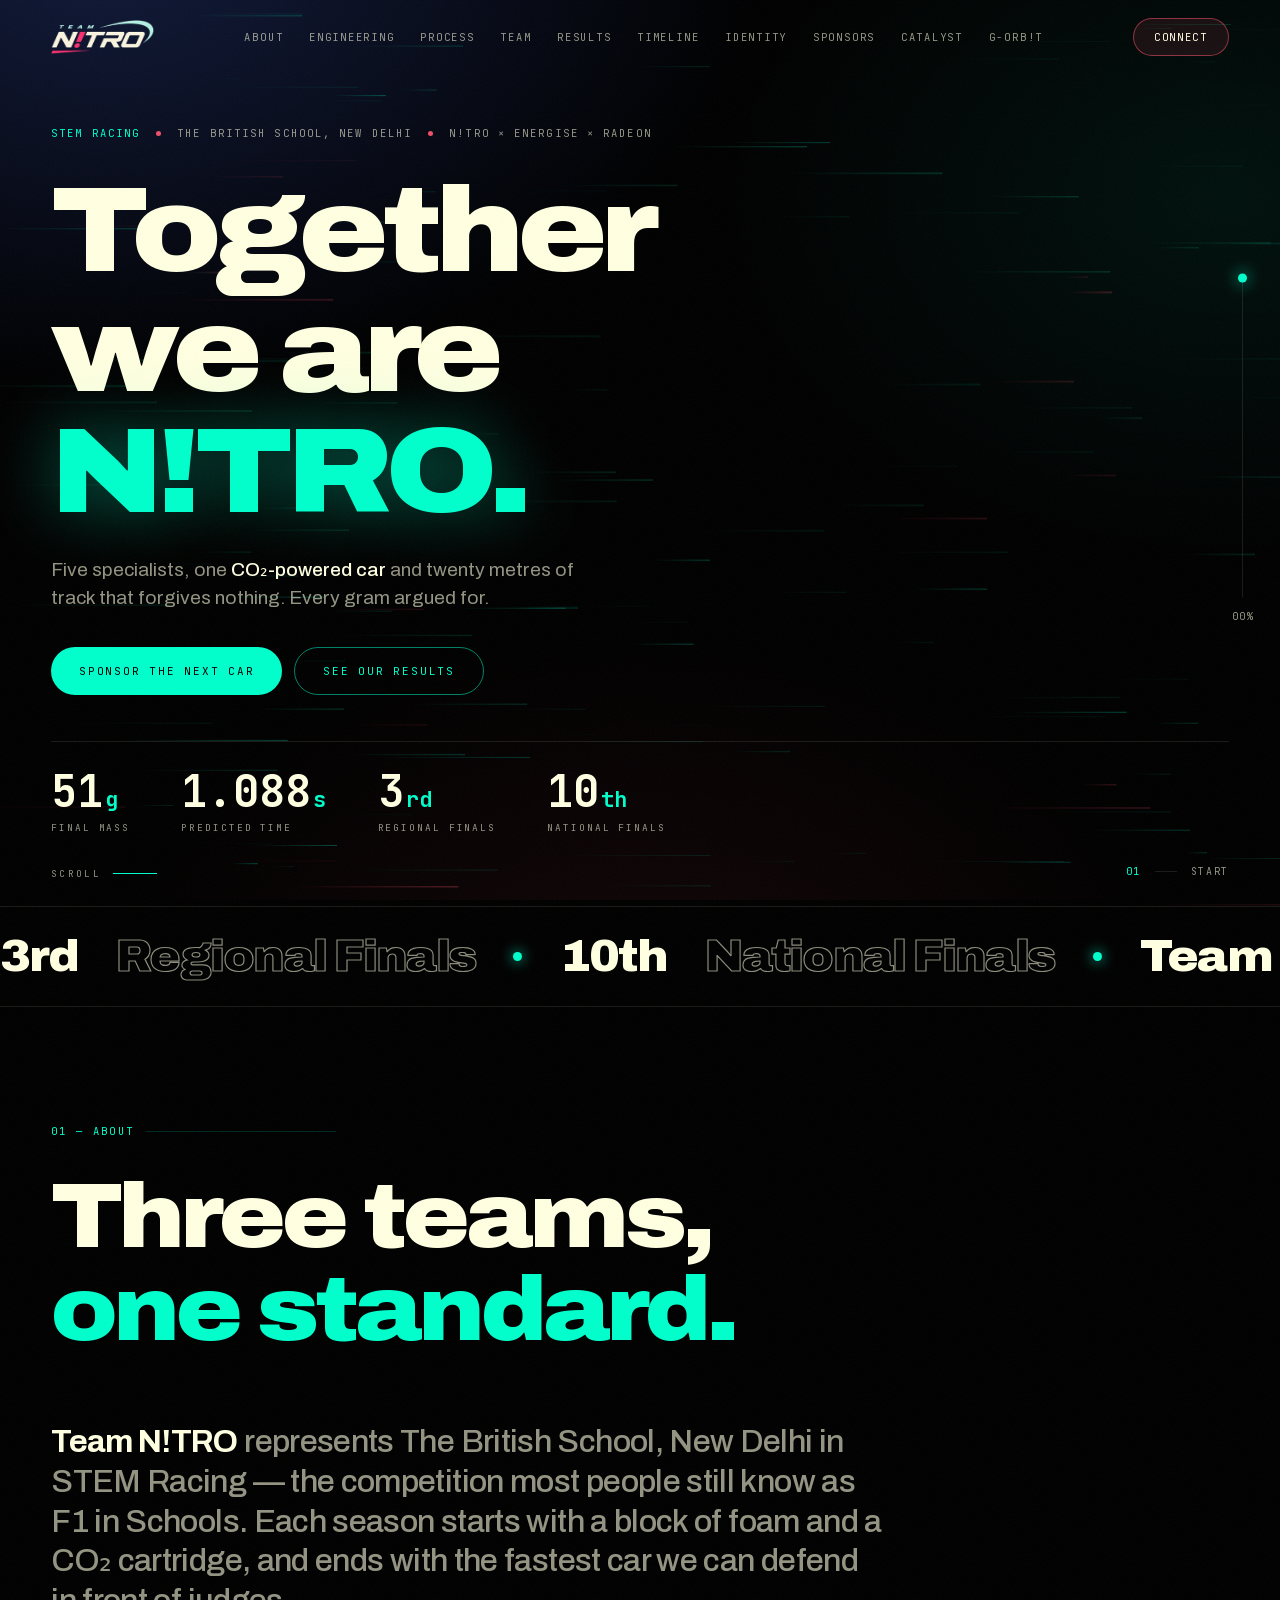
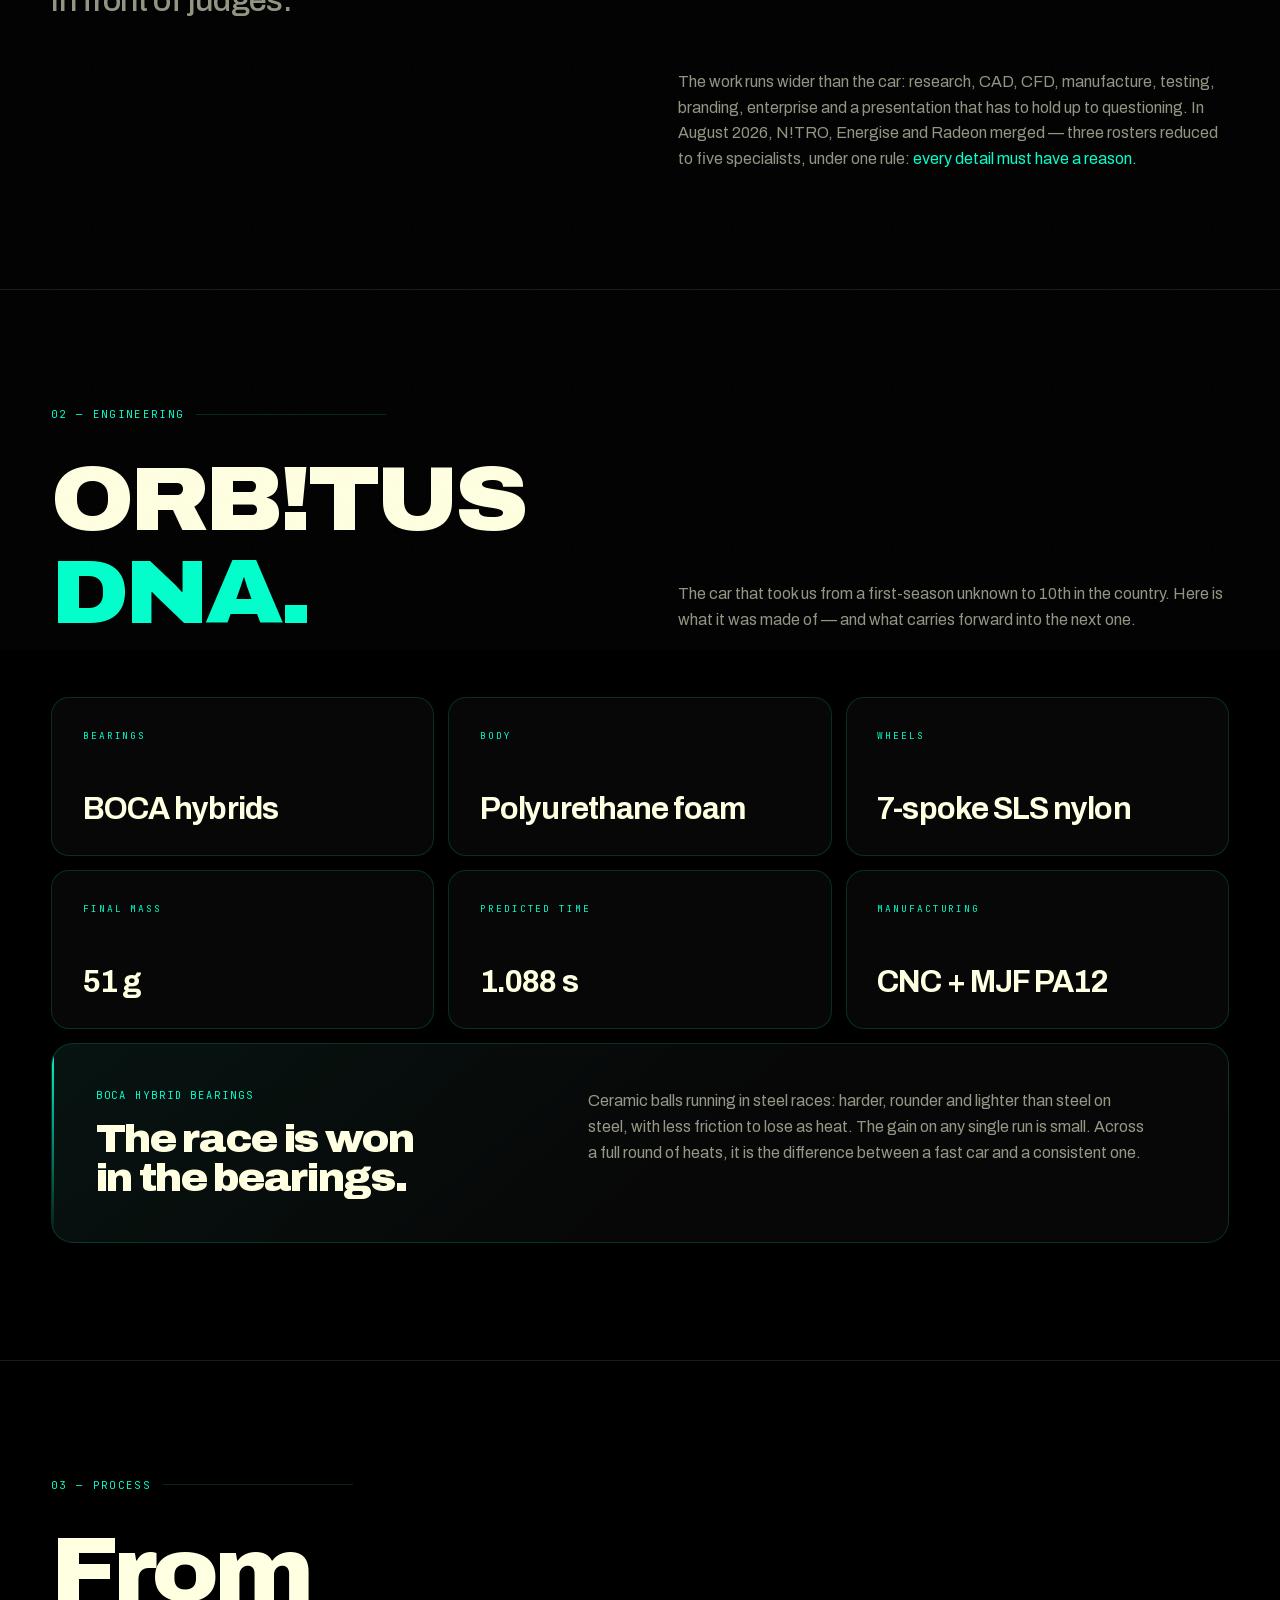
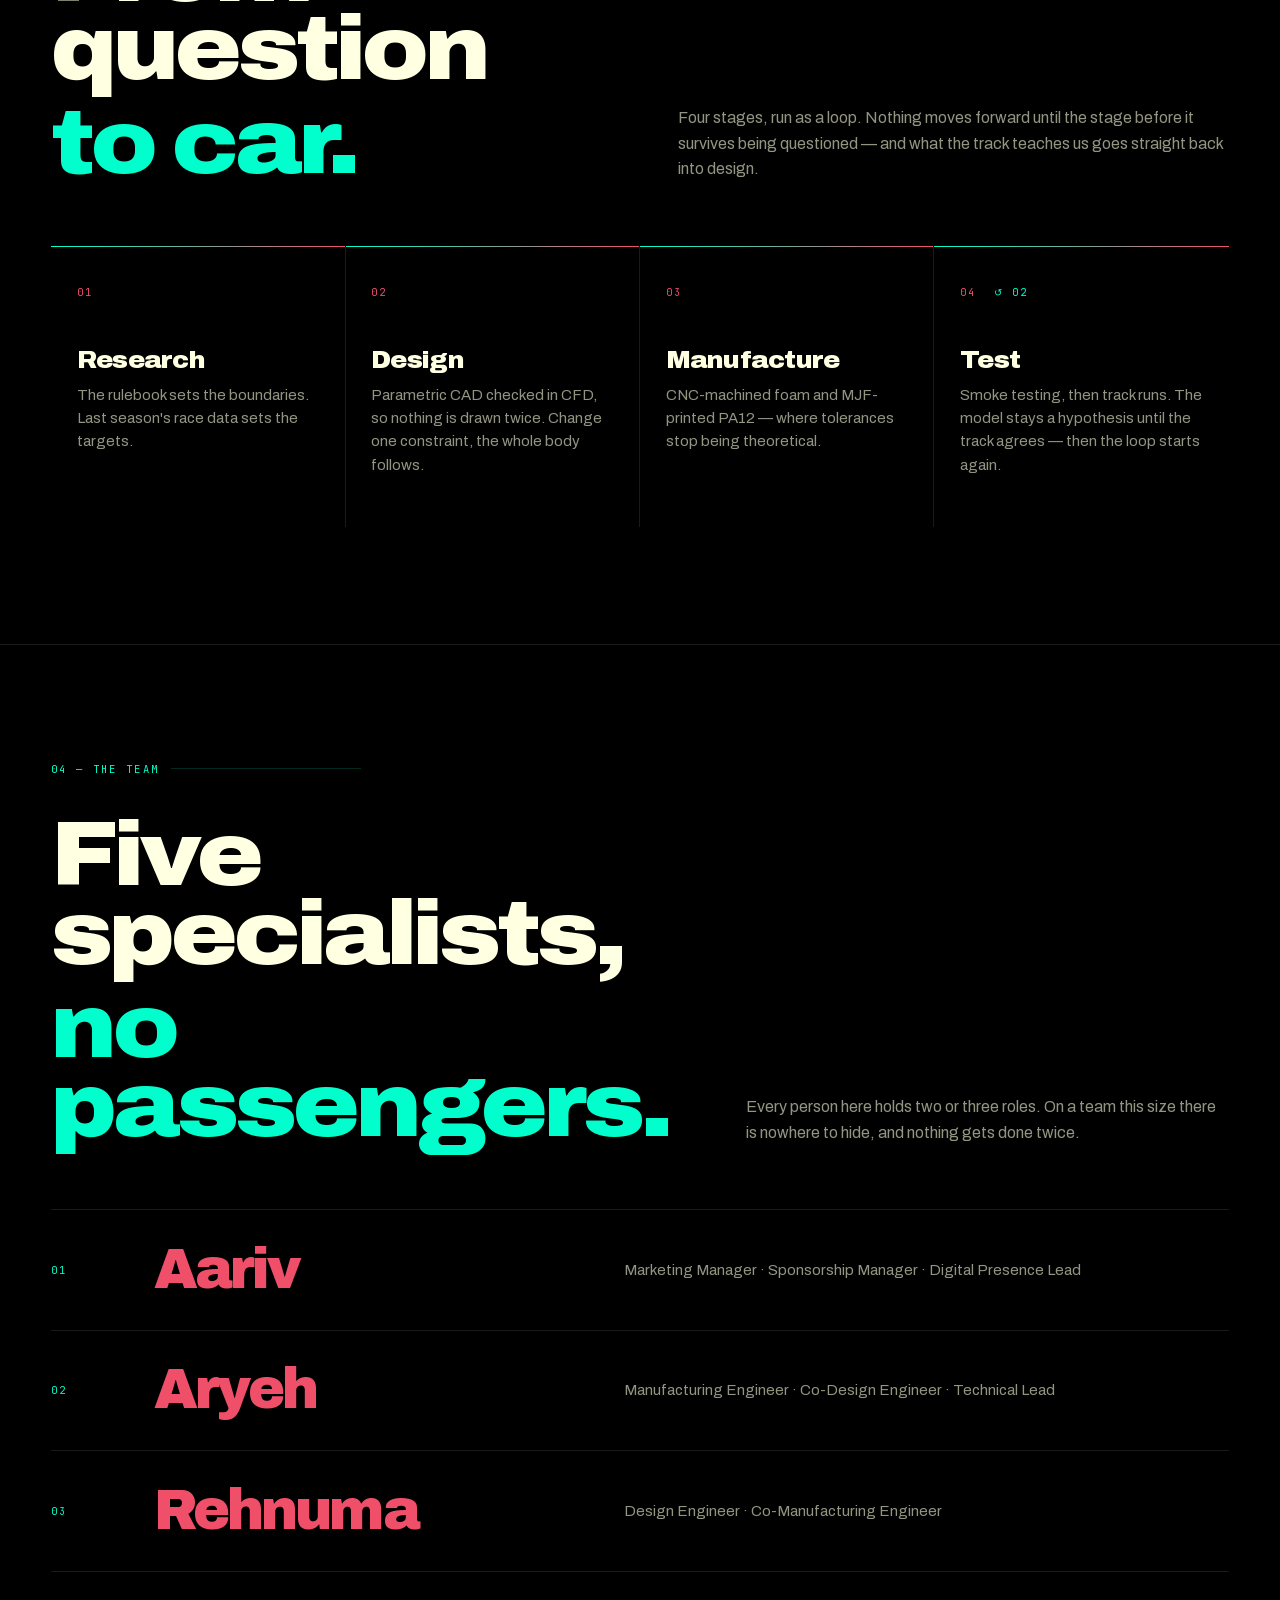
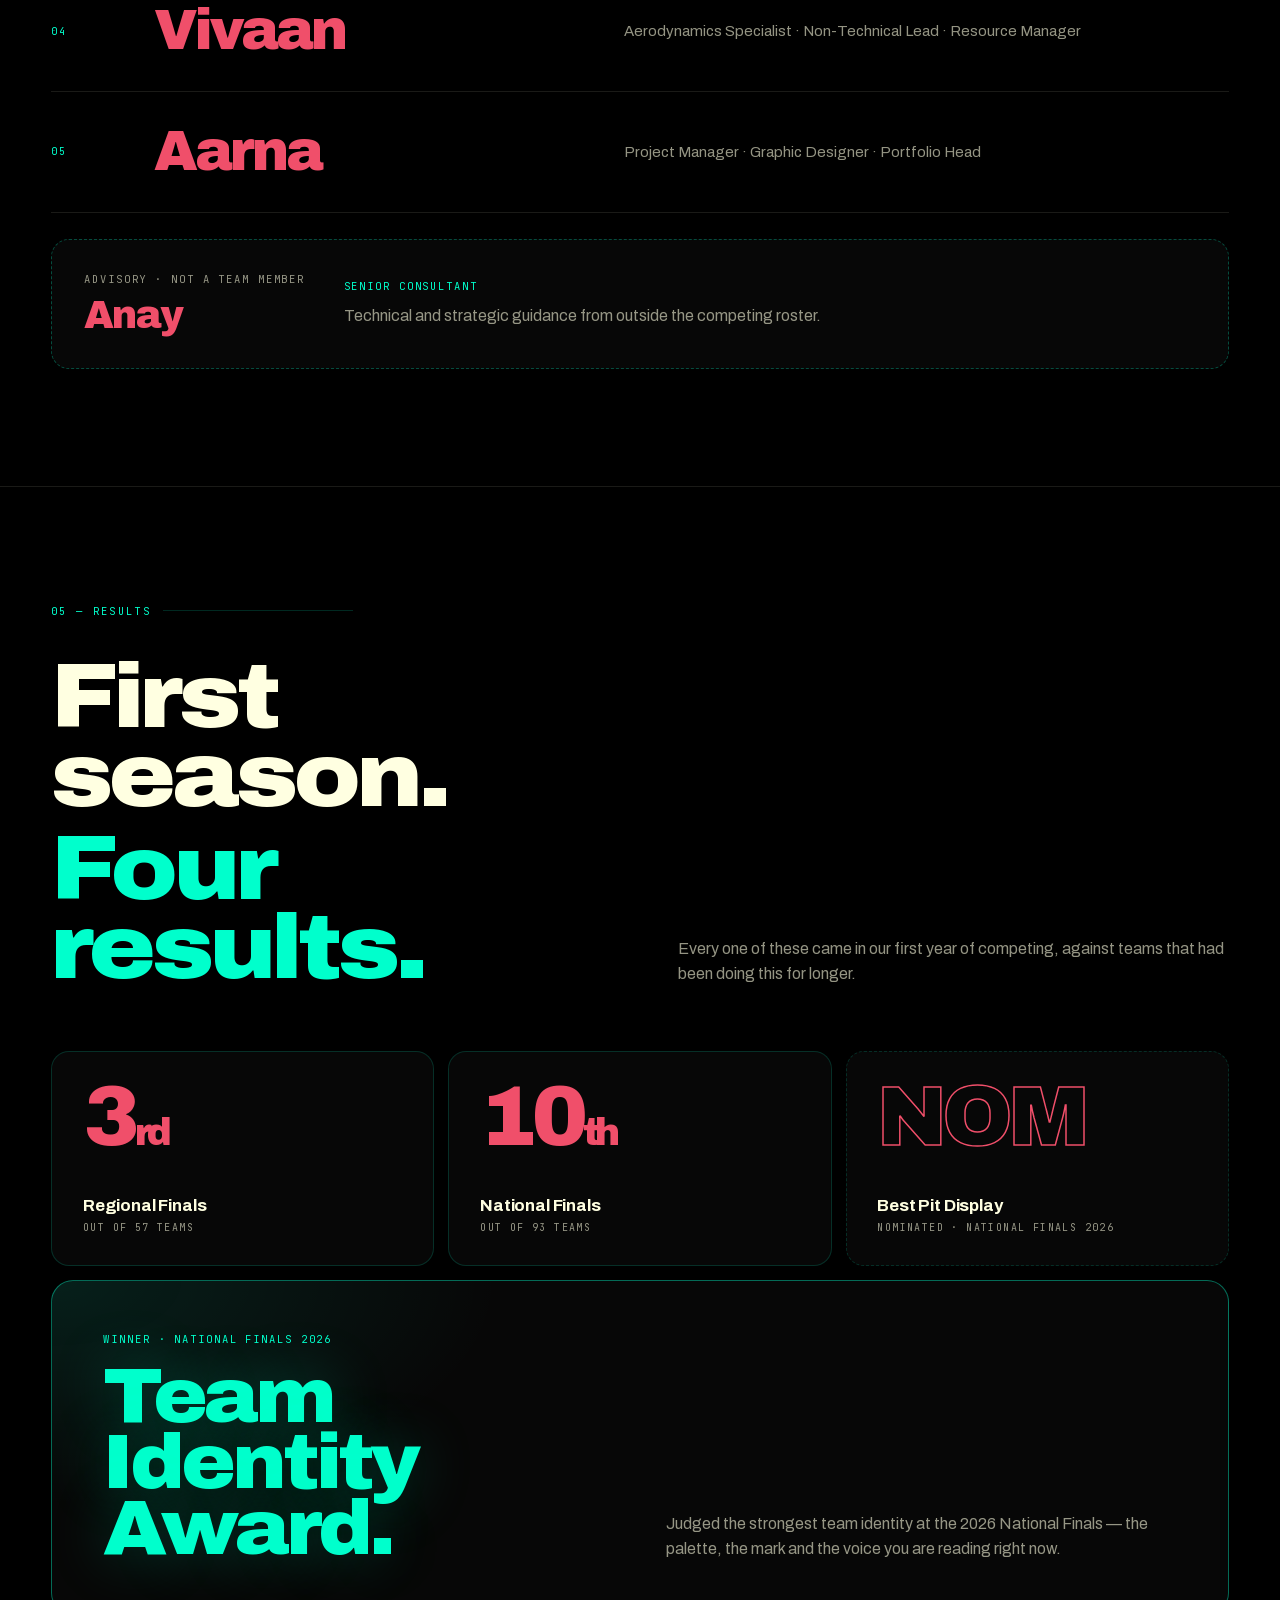
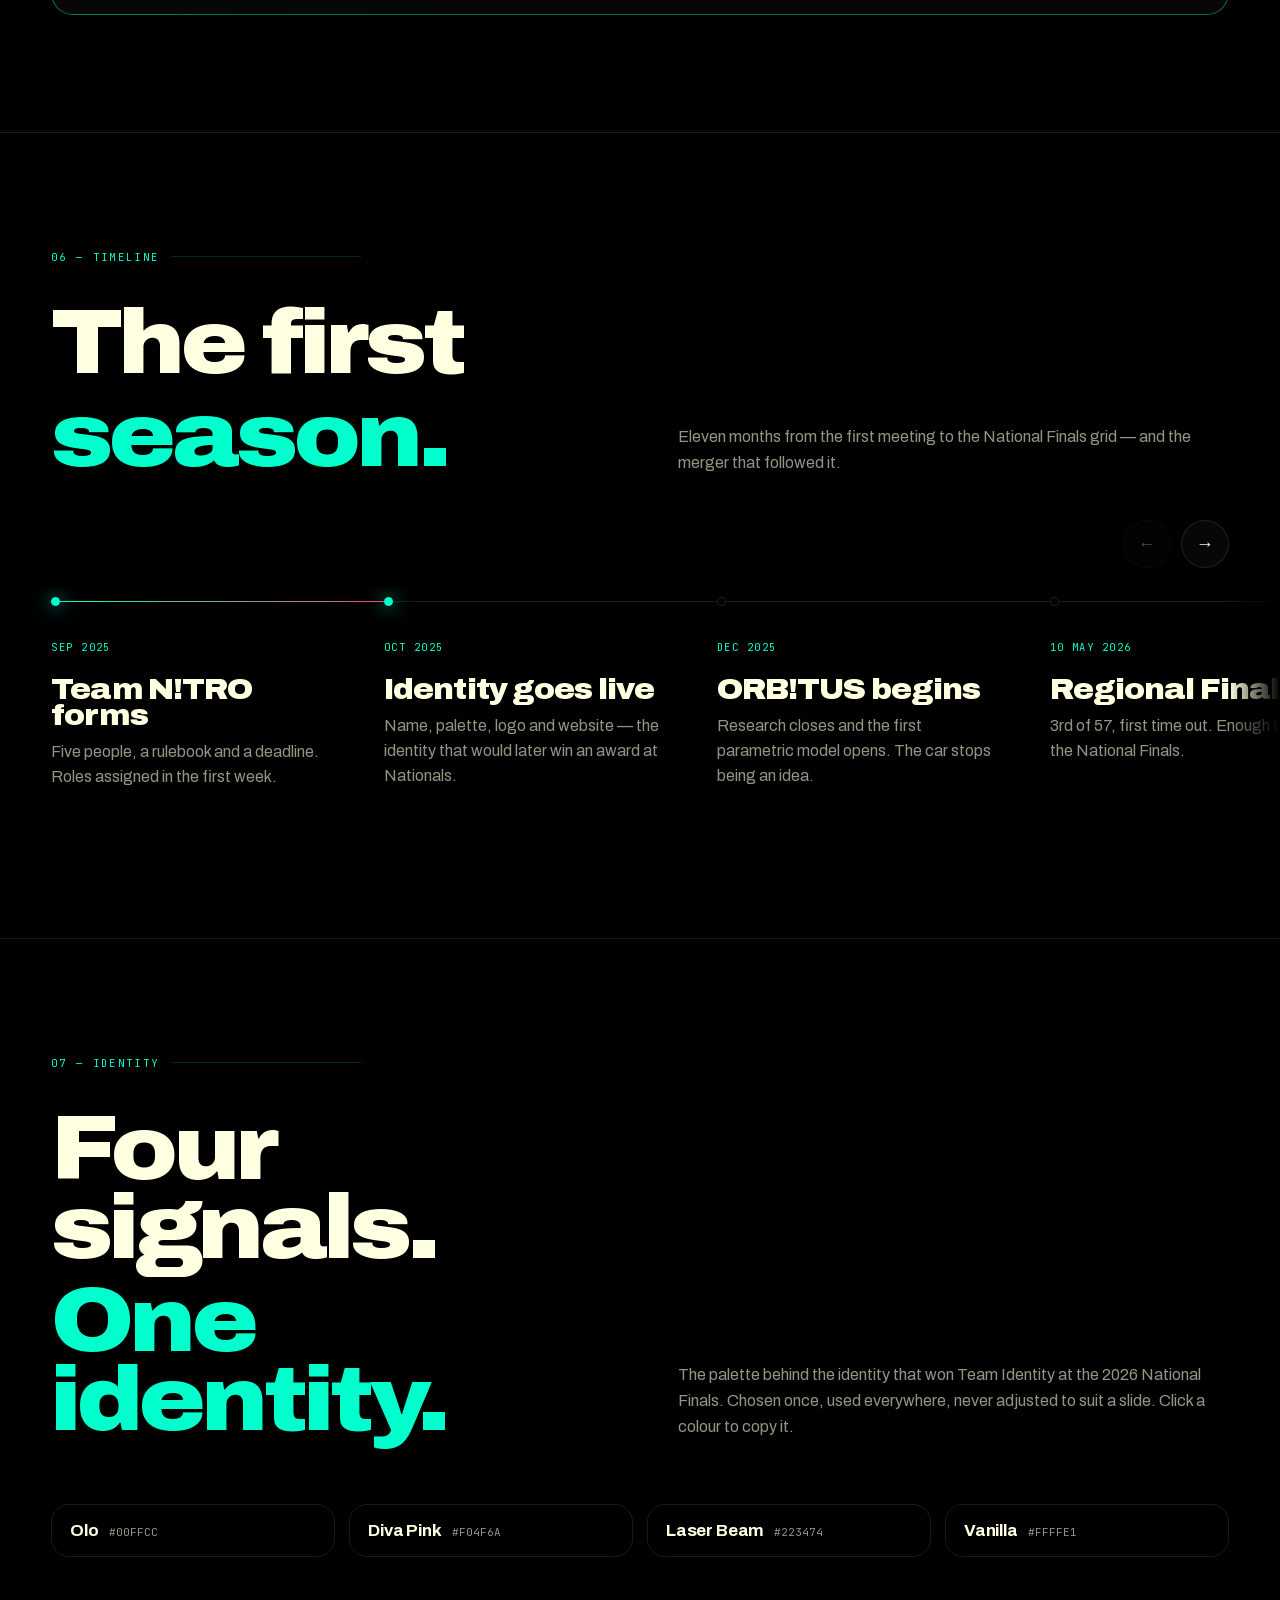
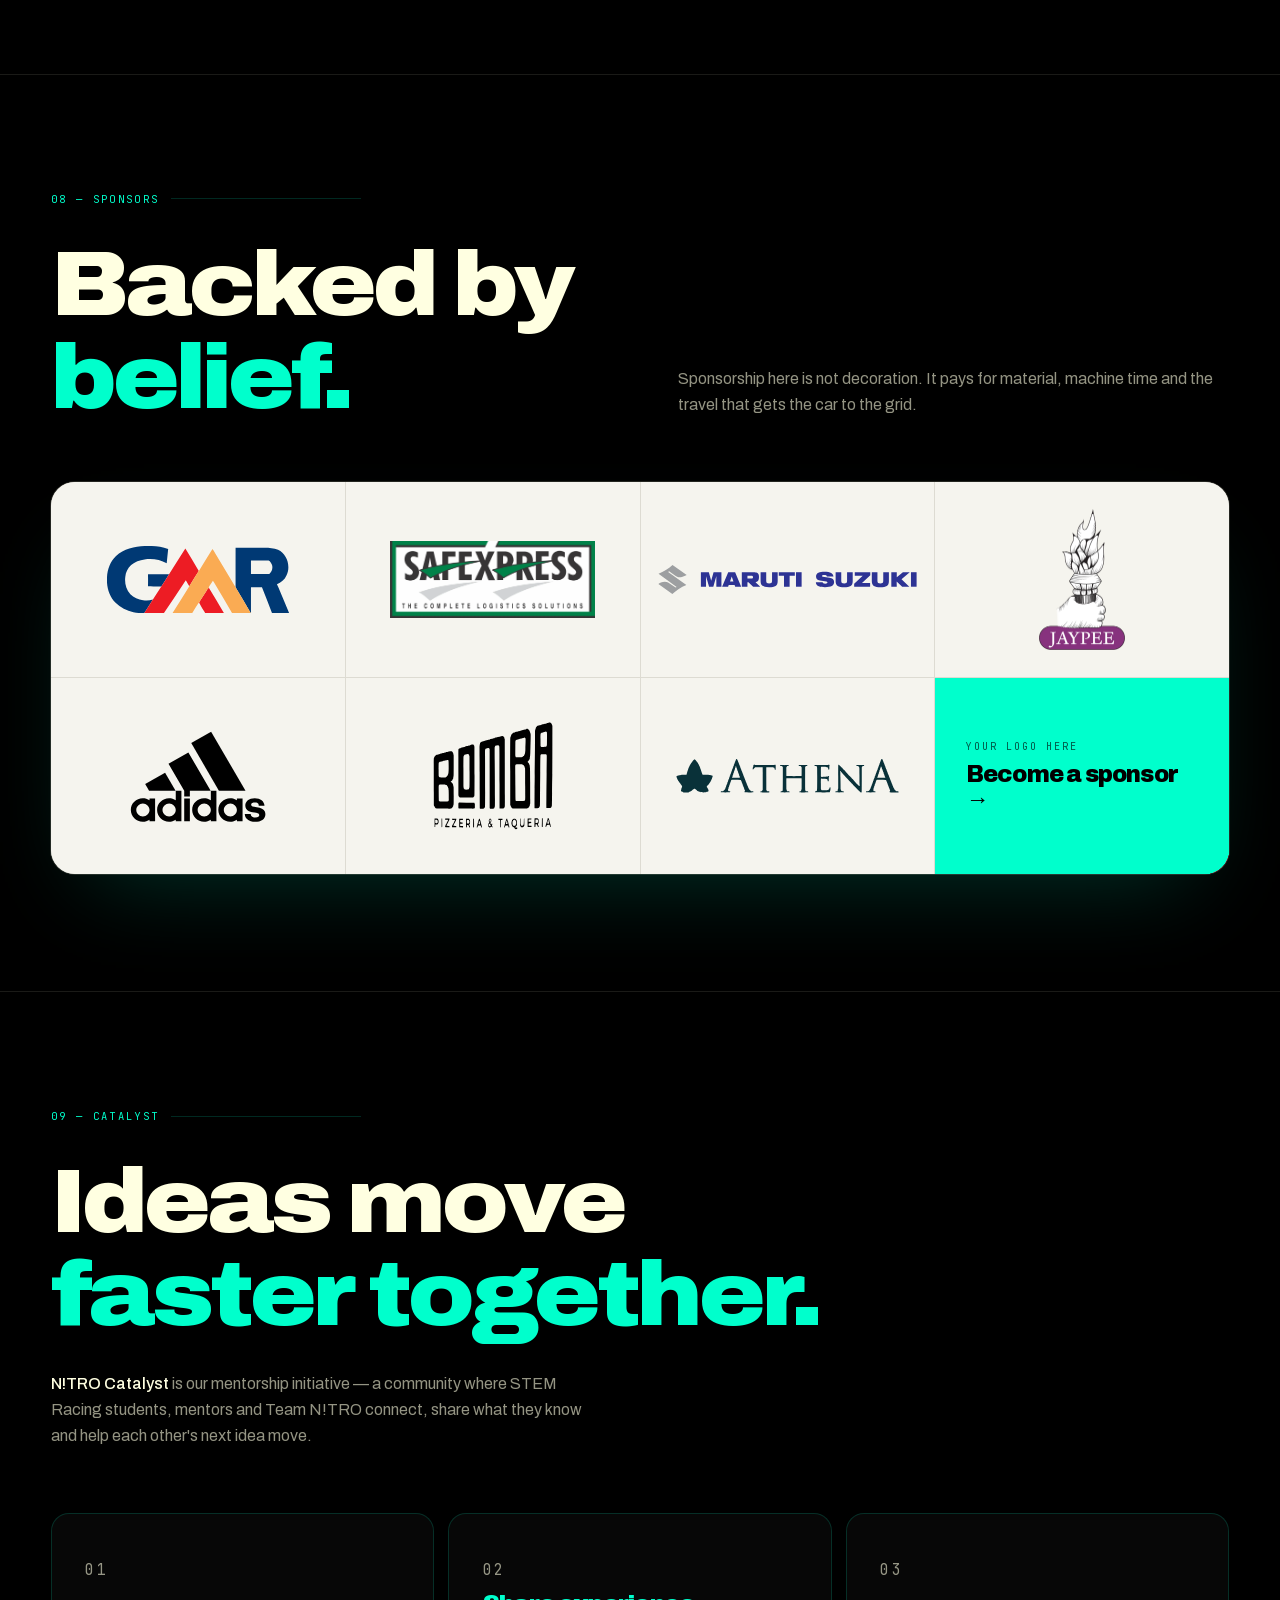
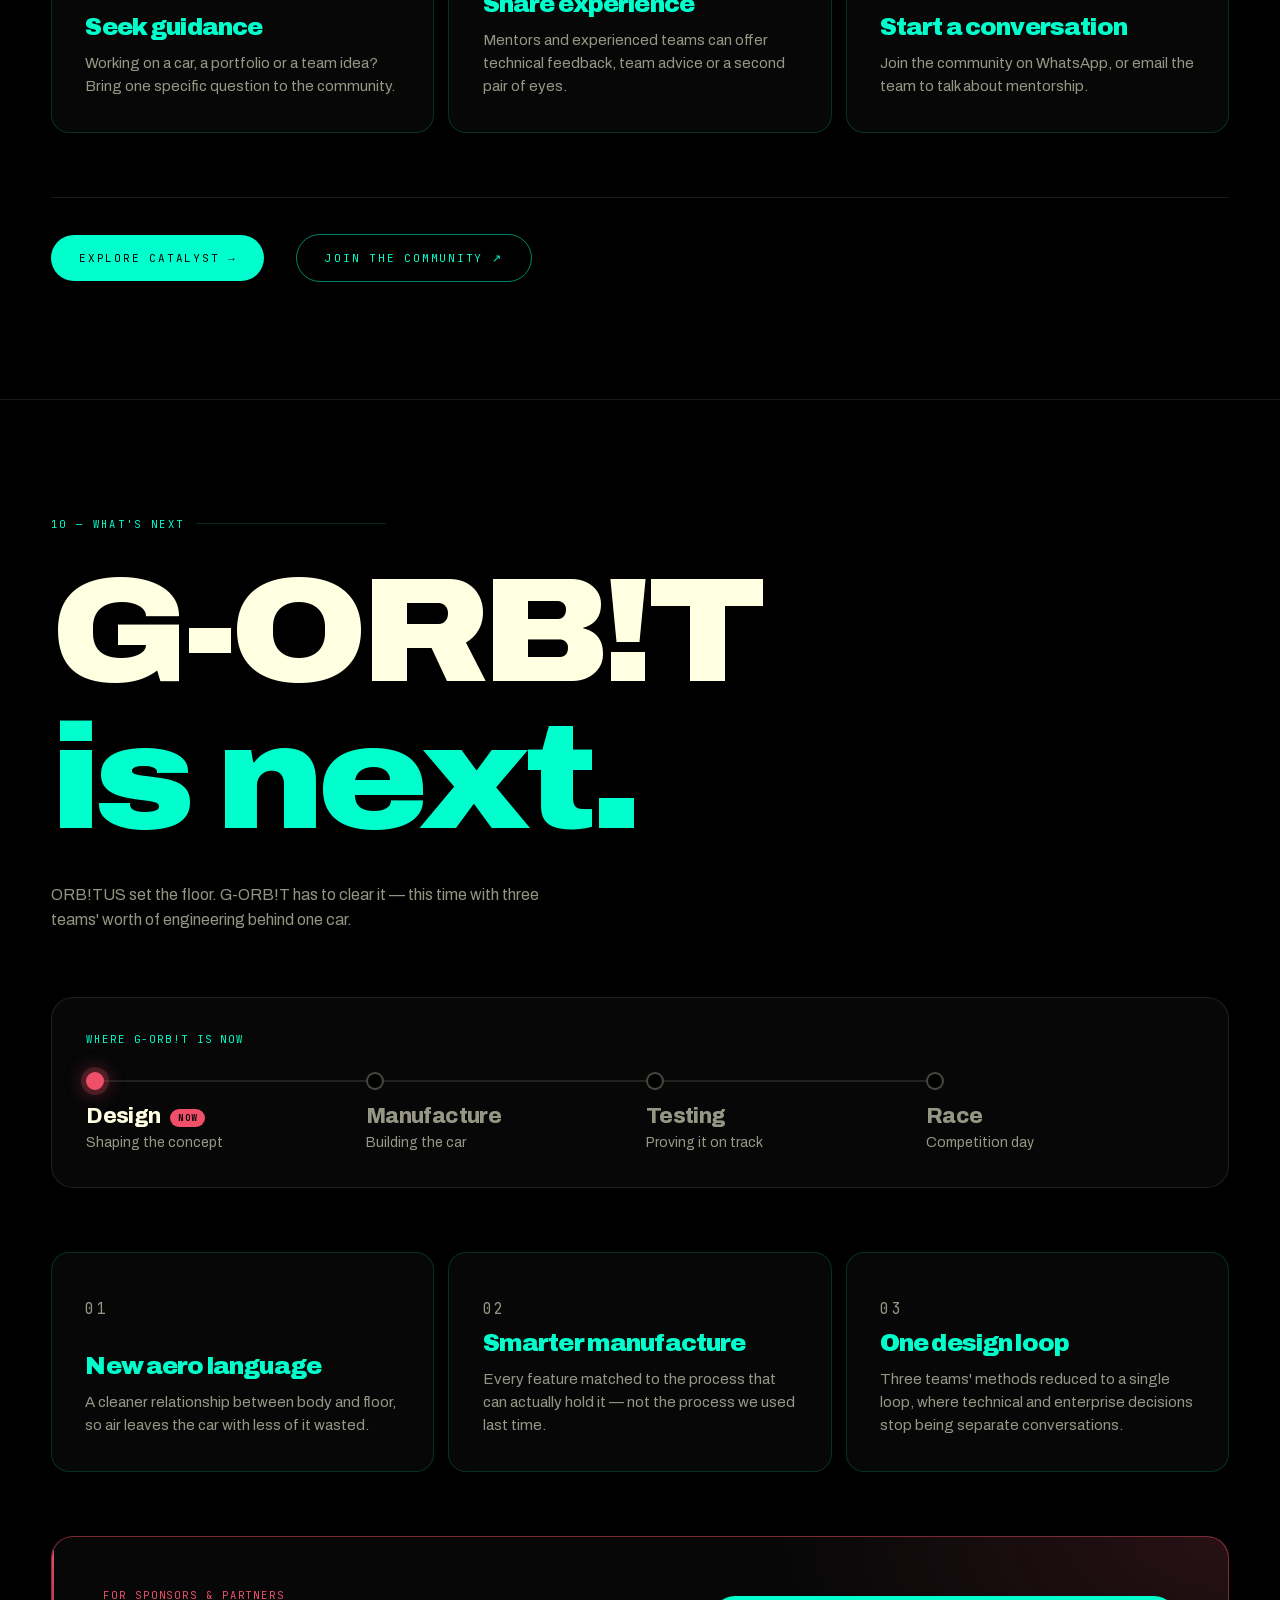
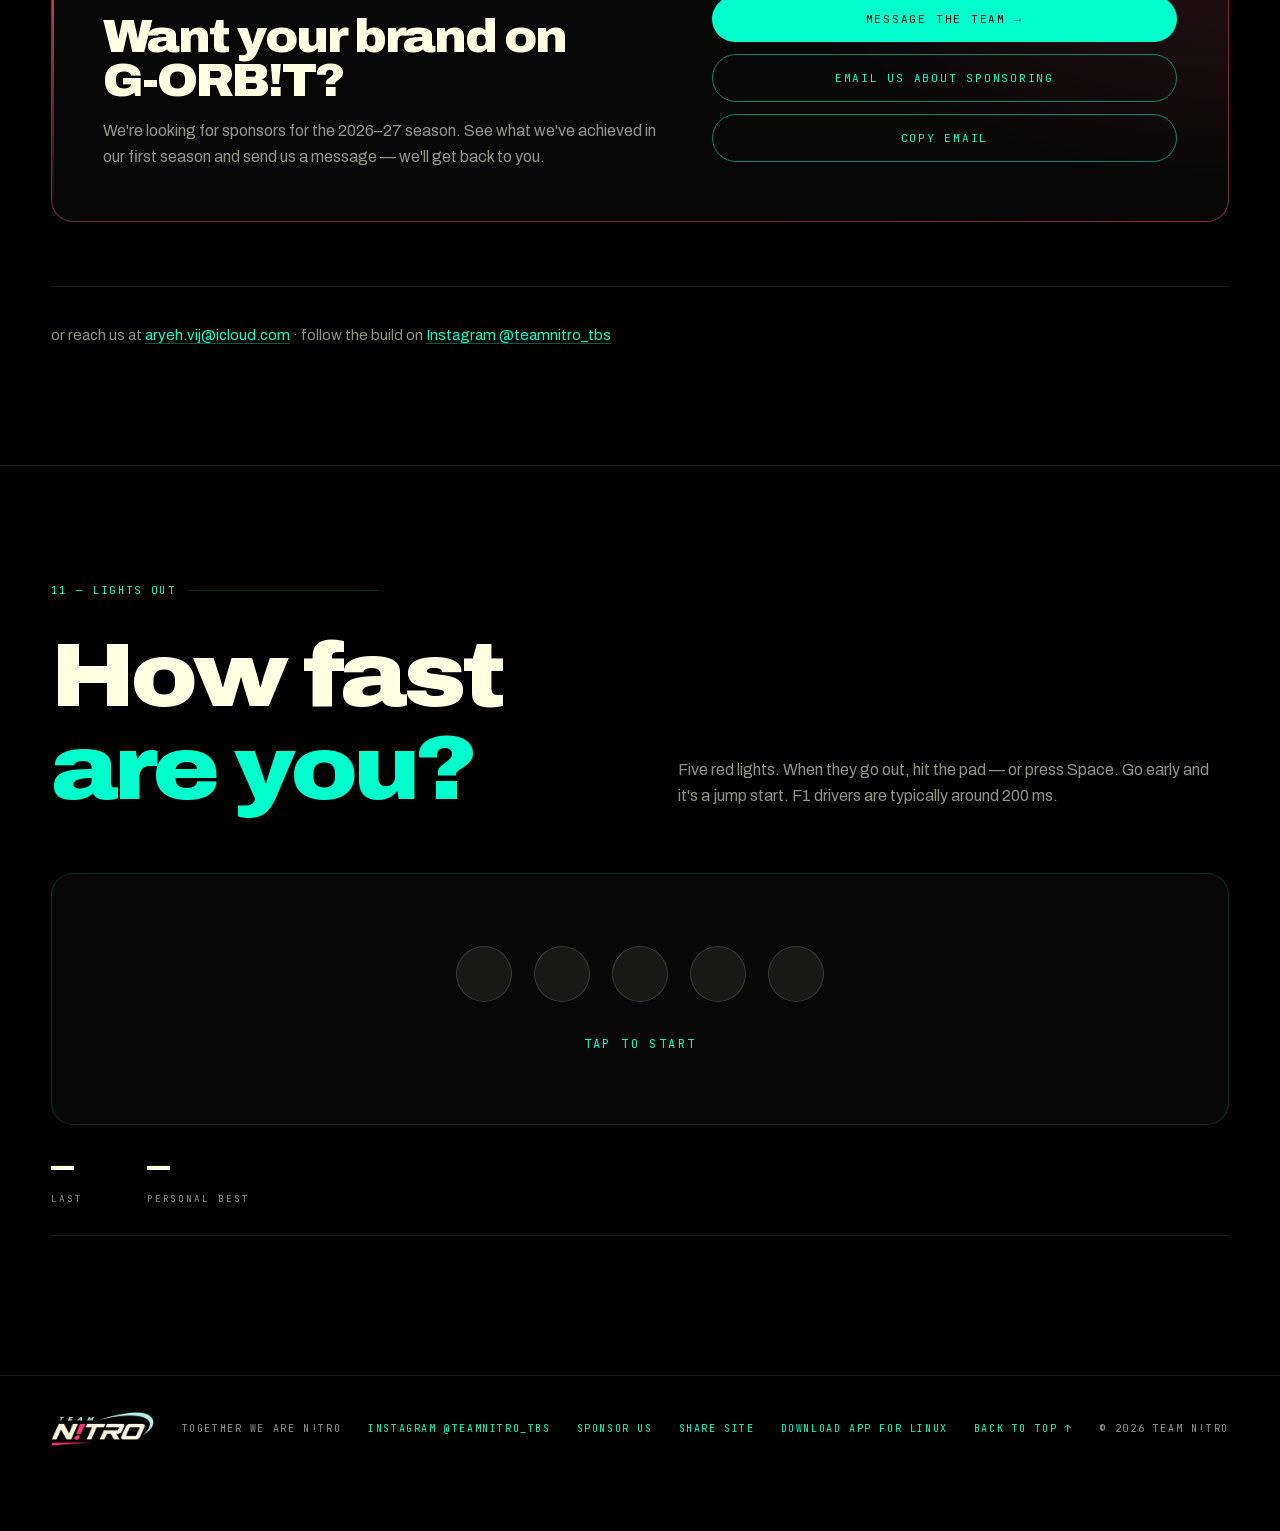
==== index.html @ 55a11877 "Serve right-sized logos and stop the Catalyst page scrolling sideways - Header, footer and intro log" ====
<!doctype html>
<html lang="en">
<head>
<meta charset="UTF-8">
<meta name="viewport" content="width=device-width,initial-scale=1">
<meta name="theme-color" content="#000000">
<meta name="description" content="Team N!TRO is a five-person STEM Racing team from The British School, New Delhi. 3rd at Regional Finals, 10th at National Finals, winners of the 2026 Team Identity Award.">
<meta property="og:title" content="Team N!TRO — STEM Racing">
<meta property="og:description" content="Five specialists. One CO₂-powered car. Twenty metres. Every gram argued for.">
<meta property="og:type" content="website">
<link rel="canonical" href="https://teamnitro.org/">
<meta property="og:url" content="https://teamnitro.org/">
<meta property="og:image" content="https://teamnitro.org/og-image.png?v=2">
<meta property="og:image:width" content="1200">
<meta property="og:image:height" content="630">
<meta property="og:image:alt" content="Team N!TRO — STEM Racing, The British School, New Delhi">
<meta name="twitter:card" content="summary_large_image">
<link rel="icon" href="favicon.svg" type="image/svg+xml">
<title>Team N!TRO — STEM Racing</title>
<link rel="apple-touch-icon" href="apple-touch-icon.png">
<link rel="manifest" href="/manifest.webmanifest">
<meta name="apple-mobile-web-app-title" content="N!TRO">
<link rel="preload" as="image" type="image/webp" href="/logo-team-nitro-lg.webp" imagesrcset="/logo-team-nitro.webp 480w, /logo-team-nitro-md.webp 640w, /logo-team-nitro-lg.webp 1072w" imagesizes="(max-width:462px) 240px, (max-width:1077px) 52vw, 560px" fetchpriority="high">
<link rel="preload" href="fonts/archivo-latin.woff2" as="font" type="font/woff2" crossorigin>
<link rel="preload" href="fonts/jetbrains-mono-latin.woff2" as="font" type="font/woff2" crossorigin>
<script type="application/ld+json">
{
  "@context": "https://schema.org",
  "@type": "SportsTeam",
  "name": "Team N!TRO",
  "alternateName": "Team NITRO",
  "sport": "STEM Racing",
  "url": "https://teamnitro.org/",
  "logo": "https://teamnitro.org/logo-512.png",
  "image": "https://teamnitro.org/og-image.png?v=2",
  "email": "aryeh.vij@icloud.com",
  "description": "STEM Racing (formerly F1 in Schools) team from The British School, New Delhi. 3rd at Regional Finals, 10th at National Finals and winners of the 2026 Team Identity Award.",
  "location": { "@type": "Place", "name": "The British School, New Delhi" },
  "sameAs": ["https://www.instagram.com/teamnitro_tbs/"]
}
</script>
<style>
/* ============================================================
   FONTS — self-hosted (Latin subsets only)
   ============================================================ */
/* Archivo latin-ext */ @font-face { font-family: 'Archivo'; font-style: normal; font-weight: 100 900; font-stretch: 62.5% 125%; font-display: swap; src: url(fonts/archivo-latin-ext.woff2) format('woff2'); unicode-range: U+0100-02BA, U+02BD-02C5, U+02C7-02CC, U+02CE-02D7, U+02DD-02FF, U+0304, U+0308, U+0329, U+1D00-1DBF, U+1E00-1E9F, U+1EF2-1EFF, U+2020, U+20A0-20AB, U+20AD-20C4, U+2113, U+2C60-2C7F, U+A720-A7FF; }
/* Archivo latin */ @font-face { font-family: 'Archivo'; font-style: normal; font-weight: 100 900; font-stretch: 62.5% 125%; font-display: swap; src: url(fonts/archivo-latin.woff2) format('woff2'); unicode-range: U+0000-00FF, U+0131, U+0152-0153, U+02BB-02BC, U+02C6, U+02DA, U+02DC, U+0304, U+0308, U+0329, U+2000-206F, U+20AC, U+2122, U+2191, U+2193, U+2212, U+2215, U+FEFF, U+FFFD; }
/* JetBrains Mono latin-ext */ @font-face { font-family: 'JetBrains Mono'; font-style: normal; font-weight: 400; font-display: swap; src: url(fonts/jetbrains-mono-latin-ext.woff2) format('woff2'); unicode-range: U+0100-02BA, U+02BD-02C5, U+02C7-02CC, U+02CE-02D7, U+02DD-02FF, U+0304, U+0308, U+0329, U+1D00-1DBF, U+1E00-1E9F, U+1EF2-1EFF, U+2020, U+20A0-20AB, U+20AD-20C4, U+2113, U+2C60-2C7F, U+A720-A7FF; }
/* JetBrains Mono latin */ @font-face { font-family: 'JetBrains Mono'; font-style: normal; font-weight: 400; font-display: swap; src: url(fonts/jetbrains-mono-latin.woff2) format('woff2'); unicode-range: U+0000-00FF, U+0131, U+0152-0153, U+02BB-02BC, U+02C6, U+02DA, U+02DC, U+0304, U+0308, U+0329, U+2000-206F, U+20AC, U+2122, U+2191, U+2193, U+2212, U+2215, U+FEFF, U+FFFD; }
/* JetBrains Mono latin-ext */ @font-face { font-family: 'JetBrains Mono'; font-style: normal; font-weight: 700; font-display: swap; src: url(fonts/jetbrains-mono-latin-ext.woff2) format('woff2'); unicode-range: U+0100-02BA, U+02BD-02C5, U+02C7-02CC, U+02CE-02D7, U+02DD-02FF, U+0304, U+0308, U+0329, U+1D00-1DBF, U+1E00-1E9F, U+1EF2-1EFF, U+2020, U+20A0-20AB, U+20AD-20C4, U+2113, U+2C60-2C7F, U+A720-A7FF; }
/* JetBrains Mono latin */ @font-face { font-family: 'JetBrains Mono'; font-style: normal; font-weight: 700; font-display: swap; src: url(fonts/jetbrains-mono-latin.woff2) format('woff2'); unicode-range: U+0000-00FF, U+0131, U+0152-0153, U+02BB-02BC, U+02C6, U+02DA, U+02DC, U+0304, U+0308, U+0329, U+2000-206F, U+20AC, U+2122, U+2191, U+2193, U+2212, U+2215, U+FEFF, U+FFFD; }

/* ============================================================
   TOKENS — brand colours are fixed and must not change
   ============================================================ */
:root{
  --olo:#00ffcc;
  --pink:#f04f6a;
  --laser:#223474;
  --vanilla:#ffffe1;
  --bg:#000000;
  --ink:var(--vanilla);
  --mut:rgb(255 255 225 / .58);
  --line:rgb(0 255 204 / .16);
  --line-2:rgb(255 255 225 / .1);
  --glass:rgb(255 255 225 / .028);
  --ease:cubic-bezier(.16,1,.3,1);
  --ease-io:cubic-bezier(.76,0,.24,1);
  --gut:clamp(20px,4vw,64px);
  --maxw:1440px;
  --fd:"Archivo",-apple-system,"Segoe UI",sans-serif;
  --fm:"JetBrains Mono",ui-monospace,Menlo,monospace;
}
*,*::before,*::after{box-sizing:border-box}
html{scroll-behavior:smooth;-webkit-text-size-adjust:100%}
html.lenis,html.lenis body{height:auto}
html.lenis{scroll-behavior:auto}
.lenis.lenis-stopped{overflow:clip}
body{
  margin:0;background:var(--bg);color:var(--ink);
  font-family:var(--fd);font-weight:400;
  font-synthesis-weight:none;
  -webkit-font-smoothing:antialiased;
  overflow-x:hidden;
}
body.is-locked{overflow:hidden}
img{max-width:100%;display:block}
a{color:inherit;text-decoration:none}
:focus-visible{outline:2px solid var(--olo);outline-offset:4px;border-radius:4px}
::selection{background:var(--olo);color:#000}

.skip{position:fixed;top:12px;left:12px;z-index:300;padding:12px 18px;border-radius:999px;
  background:var(--olo);color:#000;font-family:var(--fm);font-size:11px;letter-spacing:.14em;text-transform:uppercase;
  transform:translateY(-160%);transition:transform .3s var(--ease)}
.skip:focus{transform:none}
.sr-only{position:absolute;width:1px;height:1px;padding:0;margin:-1px;overflow:hidden;clip:rect(0 0 0 0);white-space:nowrap;border:0}

/* ============================================================
   ATMOSPHERE — field glows + film grain
   ============================================================ */
.field{position:fixed;inset:0;z-index:0;pointer-events:none;
  background:
    radial-gradient(60rem 40rem at 8% -6%, rgb(34 52 116 / .5), transparent 70%),
    radial-gradient(48rem 34rem at 96% 22%, rgb(0 255 204 / .07), transparent 70%),
    radial-gradient(52rem 40rem at 50% 118%, rgb(240 79 106 / .09), transparent 70%);
}
.grain{position:fixed;inset:-150%;z-index:100;pointer-events:none;opacity:.032;
  background-image:url("data:image/svg+xml,%3Csvg xmlns='http://www.w3.org/2000/svg' width='160' height='160'%3E%3Cfilter id='n'%3E%3CfeTurbulence type='fractalNoise' baseFrequency='.85' numOctaves='3'/%3E%3C/filter%3E%3Crect width='100%25' height='100%25' filter='url(%23n)'/%3E%3C/svg%3E");
  animation:grain 6s steps(6) infinite;will-change:transform}
@media(max-width:760px),(pointer:coarse){.grain{display:none}}
@keyframes grain{
  0%{transform:translate(0,0)}20%{transform:translate(-4%,3%)}40%{transform:translate(3%,-4%)}
  60%{transform:translate(-3%,-3%)}80%{transform:translate(4%,4%)}100%{transform:translate(0,0)}
}

/* ============================================================
   CURSOR
   ============================================================ */
.cur,.cur-r{position:fixed;top:0;left:0;z-index:99;pointer-events:none;border-radius:50%;
  mix-blend-mode:difference;opacity:0;transition:opacity .3s}
.cur{width:7px;height:7px;background:var(--vanilla);margin:-3.5px 0 0 -3.5px}
.cur-r{width:38px;height:38px;border:1px solid rgb(255 255 225 / .5);margin:-19px 0 0 -19px;
  transition:opacity .3s,width .35s var(--ease),height .35s var(--ease),border-color .35s,margin .35s var(--ease)}
.cur-on .cur,.cur-on .cur-r{opacity:1}
.cur-r.big{width:76px;height:76px;margin:-38px 0 0 -38px;border-color:var(--olo)}
@media(pointer:coarse){.cur,.cur-r{display:none}}

/* ============================================================
   PRELOADER — F1 start lights
   ============================================================ */
.pre{position:fixed;inset:0;z-index:200;display:grid;place-content:center;justify-items:center;
  gap:clamp(30px,5vw,54px);background:#000;transition:opacity .8s var(--ease),visibility .8s}
.pre.gone{opacity:0;visibility:hidden}
.pre-mark{display:block;width:clamp(240px,52vw,560px);height:auto;
  opacity:0;transform:translateY(18px);animation:preIn .9s var(--ease) .1s forwards}
.pre-sub{font-family:var(--fm);font-size:11px;letter-spacing:.42em;color:var(--olo);text-align:center;
  opacity:0;animation:preIn .9s var(--ease) .32s forwards}
.pre-lights{display:flex;gap:clamp(12px,2.4vw,22px)}
.pre-lights i{width:clamp(26px,5vw,46px);height:clamp(26px,5vw,46px);border-radius:50%;
  background:rgb(255 255 225 / .07);border:1px solid rgb(255 255 225 / .14);
  transition:background .18s ease,box-shadow .28s ease,border-color .18s}
.pre-lights i.on{background:var(--pink);border-color:var(--pink);
  box-shadow:0 0 30px rgb(240 79 106 / .8),0 0 70px rgb(240 79 106 / .35)}
.pre-go .pre-lights i{background:rgb(255 255 225 / .05);border-color:rgb(255 255 225 / .1);box-shadow:none}
.pre-skip{position:absolute;bottom:clamp(24px,5vh,44px);left:0;right:0;text-align:center;
  font-family:var(--fm);font-size:9.5px;letter-spacing:.24em;text-transform:uppercase;color:rgb(255 255 225 / .35);
  opacity:0;animation:preIn .9s var(--ease) .6s forwards}
.pre-mark{transition:filter .3s}
.pre-go .pre-mark{filter:drop-shadow(0 0 28px rgb(0 255 204 / .45))}
@keyframes preIn{to{opacity:1;transform:none}}

/* ============================================================
   HEADER
   ============================================================ */
.hdr{position:fixed;top:0;left:0;right:0;z-index:60;
  display:flex;align-items:center;justify-content:space-between;gap:24px;
  padding:18px var(--gut);
  transition:padding .4s var(--ease),background .4s,backdrop-filter .4s,border-color .4s;
  border-bottom:1px solid transparent}
.hdr.stuck{padding:12px var(--gut);background:rgb(0 0 0 / .62);border-bottom-color:var(--line);
  backdrop-filter:blur(22px) saturate(160%);-webkit-backdrop-filter:blur(22px) saturate(160%)}
.brand{font-size:21px;font-weight:900;letter-spacing:-.05em;font-variation-settings:"wdth" 108;
  color:var(--pink);transition:text-shadow .35s}
.brand img{display:block;height:34px;width:auto;transition:filter .3s}
.hdr .brand{-webkit-touch-callout:none;-webkit-user-select:none;user-select:none}
.hdr .brand img{-webkit-user-drag:none;pointer-events:none}
.brand:hover img{filter:drop-shadow(0 0 14px rgb(240 79 106 / .55))}
.nav{display:flex;gap:clamp(14px,2vw,30px)}
.nav a{position:relative;font-family:var(--fm);font-size:10.5px;letter-spacing:.17em;
  text-transform:uppercase;color:var(--mut);transition:color .3s}
.nav a::after{content:"";position:absolute;left:0;right:0;bottom:-7px;height:1px;
  background:var(--olo);transform:scaleX(0);transform-origin:0 50%;transition:transform .45s var(--ease)}
.nav a:hover,.nav a.on{color:var(--olo)}
.nav a:hover::after,.nav a.on::after{transform:scaleX(1)}
.hdr-cta{font-family:var(--fm);font-size:10.5px;letter-spacing:.16em;text-transform:uppercase;
  padding:11px 20px;border-radius:999px;border:1px solid rgb(240 79 106 / .55);
  color:var(--ink);background:rgb(240 79 106 / .1);white-space:nowrap;
  transition:background .35s,color .35s,box-shadow .35s,border-color .35s}
.hdr-cta:hover{background:var(--pink);color:#000;border-color:var(--pink);
  box-shadow:0 0 34px rgb(240 79 106 / .45)}
/* mobile menu */
.burger{display:none;width:46px;height:46px;padding:0;flex-direction:column;align-items:center;
  justify-content:center;gap:5px;border:1px solid var(--line);border-radius:50%;
  background:rgb(255 255 225 / .04);cursor:pointer;-webkit-tap-highlight-color:transparent}
.burger i{display:block;width:17px;height:1.5px;background:var(--ink);
  transition:transform .4s var(--ease),opacity .25s}
.menu-open .burger i:nth-child(1){transform:translateY(6.5px) rotate(45deg)}
.menu-open .burger i:nth-child(2){opacity:0}
.menu-open .burger i:nth-child(3){transform:translateY(-6.5px) rotate(-45deg)}
.menu{position:fixed;inset:0;z-index:58;display:flex;flex-direction:column;justify-content:safe center;
  overflow-y:auto;overscroll-behavior:contain;padding:88px var(--gut) 32px;background:#000;opacity:0;visibility:hidden;pointer-events:none;
  transition:opacity .45s var(--ease),visibility .45s}
.menu-open .menu{opacity:1;visibility:visible;pointer-events:auto;transition:opacity .45s var(--ease),visibility 0s}
/* size follows both width and height so all links fit on short phones */
.menu a{padding:min(10px,1.1vh) 0;font-size:clamp(24px,min(8.6vw,5.4vh),46px);font-weight:900;letter-spacing:-.045em;
  opacity:0;transform:translateY(18px);
  transition:opacity .55s var(--ease) var(--d,0ms),transform .55s var(--ease) var(--d,0ms),color .3s}
.menu a:active{color:var(--olo)}
.menu a.menu-cta{color:var(--olo)}
.menu-open .menu a{opacity:1;transform:none}
.menu .menu-foot a{display:inline-block;margin-top:10px;padding:0;font-size:inherit;font-weight:400;letter-spacing:inherit;
  color:var(--olo);opacity:1;transform:none}
.menu-foot{margin-top:38px;padding-top:22px;border-top:1px solid var(--line-2);
  font-family:var(--fm);font-size:10.5px;letter-spacing:.18em;text-transform:uppercase;color:var(--mut)}
@media(max-width:1180px){.nav{display:none}.burger{display:flex}.hdr-cta{margin-left:auto}}
@media(min-width:1181px){.menu{display:none}}

/* progress hairline */
.prog{position:fixed;top:0;left:0;height:2px;width:100%;z-index:61;transform:scaleX(0);
  transform-origin:0 50%;background:linear-gradient(90deg,var(--olo),var(--pink));
  box-shadow:0 0 18px rgb(0 255 204 / .5)}

/* ============================================================
   TELEMETRY — right rail + readout
   ============================================================ */
.rail{position:fixed;top:50%;right:26px;transform:translateY(-50%);z-index:55;
  display:flex;flex-direction:column;align-items:center;gap:12px}
.rail-line{position:relative;width:1px;height:min(42vh,320px);background:var(--line-2)}
.rail-fill{position:absolute;inset:0 auto auto 0;width:100%;height:0;
  background:linear-gradient(180deg,var(--olo),var(--pink))}
.rail-dot{position:absolute;left:50%;top:0;width:9px;height:9px;margin:-4.5px 0 0 -4.5px;
  border-radius:50%;background:var(--olo);box-shadow:0 0 16px var(--olo)}
.rail-pct{font-family:var(--fm);font-size:10px;letter-spacing:.14em;color:var(--mut)}
.tele{position:fixed;right:var(--gut);bottom:22px;z-index:55;display:flex;gap:14px;align-items:center;
  font-family:var(--fm);font-size:10px;letter-spacing:.16em;text-transform:uppercase;color:var(--mut)}
.tele b{color:var(--olo);font-weight:400}
.tele span{width:22px;height:1px;background:var(--line-2)}
@media(max-width:1100px){.rail,.tele{display:none}}

/* ============================================================
   LAYOUT PRIMITIVES
   ============================================================ */
main{position:relative;z-index:1}
main:focus{outline:none}
.wrap{width:100%;max-width:var(--maxw);margin-inline:auto;padding-inline:var(--gut)}
.sec{position:relative;padding-block:clamp(88px,13vh,170px)}
section[id]{scroll-margin-top:92px}
.sec + .sec,.aero-wrap + .sec,.aero-wrap .sec{border-top:1px solid var(--line-2)}
.eyebrow{display:flex;align-items:center;gap:12px;margin:0 0 clamp(24px,4vw,40px);
  font-family:var(--fm);font-size:10.5px;letter-spacing:.22em;text-transform:uppercase;color:var(--olo)}
.eyebrow::after{content:"";flex:1;height:1px;background:var(--line);max-width:190px}

/* line-mask reveal */
/* the mask is padded so ascenders/descenders (g, y, commas) aren't cut by the tight line-height;
   the negative margin cancels the padding so layout is unchanged */
.line{display:block;overflow:hidden;padding-block:.16em;margin-block:-.16em}
.line > span{display:block;transform:translateY(140%);
  transition:transform 1.05s var(--ease) var(--d,0ms)}
.in .line > span{transform:none}
.settled .line{overflow:visible}
.rise{opacity:0;transform:translateY(26px);
  transition:opacity .9s var(--ease) var(--d,0ms),transform .9s var(--ease) var(--d,0ms)}
.in.rise,.in .rise{opacity:1;transform:none}

h1,h2,h3{margin:0;font-weight:900;letter-spacing:-.045em;line-height:.9;
  font-variation-settings:"wdth" 108}
.h-xl{font-size:clamp(52px,11.5vw,180px);line-height:.84;letter-spacing:-.05em}
/* big headings stretch slightly with scroll speed (set by JS, settles back to 108) */
.h-xl,.h-lg{font-variation-settings:"wdth" var(--wdth,108)}
.h-lg{font-size:clamp(40px,7vw,104px);line-height:.88}
.h-md{font-size:clamp(26px,3vw,42px);letter-spacing:-.035em;line-height:1.02}
.accent{color:var(--olo)}
.pink{color:var(--pink)}
p{margin:0}
.body{font-size:clamp(16px,1.15vw,19px);line-height:1.62;color:var(--mut);max-width:62ch}
.body + .body{margin-top:1.1em}
.mono{font-family:var(--fm);font-size:10.5px;letter-spacing:.18em;text-transform:uppercase;color:var(--olo)}

/* ============================================================
   HERO
   ============================================================ */
.hero{position:relative;min-height:min(100svh,1000px);display:flex;flex-direction:column;justify-content:center;
  padding-block:clamp(104px,14vh,148px) clamp(58px,8vh,92px);overflow:hidden}
.hero h1{font-size:clamp(46px,9.4vw,146px)}
@media(max-width:760px){.hero{min-height:auto;padding-block:128px 64px}}
#speed{position:absolute;inset:0;width:100%;height:100%;z-index:-1;opacity:.85}
.hero-tag{display:flex;flex-wrap:wrap;align-items:center;gap:10px 16px;margin-bottom:clamp(26px,4vw,40px);
  font-family:var(--fm);font-size:10.5px;letter-spacing:.2em;text-transform:uppercase;color:var(--mut)}
.hero-tag b{color:var(--olo);font-weight:400}
.hero-tag i{width:5px;height:5px;border-radius:50%;background:var(--pink);font-style:normal}
.hero h1{margin-bottom:clamp(20px,3vw,34px)}
.hero h1 .accent{text-shadow:0 0 70px rgb(0 255 204 / .4)}
.hero-lead{font-size:clamp(17px,1.5vw,23px);line-height:1.5;color:var(--mut);max-width:50ch}
.hero-lead b{color:var(--ink);font-weight:500}
.hero-cta{display:flex;flex-wrap:wrap;gap:12px;margin-top:clamp(24px,3vw,34px)}
.ticker{display:flex;flex-wrap:wrap;gap:clamp(20px,4vw,64px);margin-top:clamp(26px,4vw,46px);
  padding-top:clamp(20px,2.4vw,28px);border-top:1px solid var(--line-2)}
.tick{display:flex;flex-direction:column;gap:7px}
.tick-n{font-family:var(--fm);font-size:clamp(26px,3.4vw,44px);font-weight:700;line-height:1;color:var(--ink)}
.tick-n em{font-style:normal;font-size:.5em;color:var(--olo);margin-left:2px}
.tick-l{font-family:var(--fm);font-size:9.5px;letter-spacing:.2em;text-transform:uppercase;color:var(--mut)}
.scroll-cue{position:absolute;left:var(--gut);bottom:26px;display:flex;align-items:center;gap:12px;
  font-family:var(--fm);font-size:9.5px;letter-spacing:.24em;text-transform:uppercase;color:var(--mut)}
.scroll-cue span{display:block;width:44px;height:1px;background:var(--line-2);overflow:hidden;position:relative}
.scroll-cue span::after{content:"";position:absolute;inset:0;background:var(--olo);
  animation:cue 2.2s var(--ease-io) infinite}
@keyframes cue{0%{transform:translateX(-100%)}60%,100%{transform:translateX(100%)}}
@media(max-width:1100px){.scroll-cue{display:none}}

/* ============================================================
   BAND — single scrolling ticker
   ============================================================ */
.band{position:relative;z-index:1;overflow:hidden;border-block:1px solid var(--line-2);
  padding:clamp(18px,2.2vw,28px) 0;background:rgb(0 0 0 / .35)}
.band-in{display:flex;width:max-content;animation:band 42s linear infinite}
.band span{display:flex;align-items:center;gap:clamp(22px,3vw,44px);padding-right:clamp(22px,3vw,44px);
  font-size:clamp(24px,3.4vw,50px);font-weight:900;letter-spacing:-.04em;line-height:1;white-space:nowrap;
  font-variation-settings:"wdth" 108}
.band i{width:9px;height:9px;border-radius:50%;background:var(--olo);box-shadow:0 0 14px var(--olo);flex:none}
.band em{font-style:normal;color:transparent;-webkit-text-stroke:1.2px rgb(255 255 225 / .55)}
@keyframes band{to{transform:translateX(-50%)}}

/* ============================================================
   SPLIT / GRID
   ============================================================ */
.split{display:grid;grid-template-columns:1fr 1fr;gap:clamp(32px,6vw,90px);align-items:start}
.split.end{align-items:end}
@media(max-width:900px){.split{grid-template-columns:1fr;gap:32px}}

/* editorial lede */
.lede{margin-top:clamp(40px,6vw,72px);max-width:26em;font-size:clamp(23px,2.5vw,38px);font-weight:500;
  line-height:1.24;letter-spacing:-.02em;color:var(--mut)}
.lede b{color:var(--ink);font-weight:700}
#about .split{margin-top:clamp(28px,4vw,48px)}
@media(max-width:900px){#about .split > div:empty{display:none}}

/* ============================================================
   SPEC GRID
   ============================================================ */
.specs{display:grid;grid-template-columns:repeat(3,1fr);gap:14px;margin-top:clamp(40px,6vw,64px)}
.spec{position:relative;padding:clamp(22px,2.4vw,32px);border:1px solid var(--line);
  border-radius:18px;background:var(--glass);overflow:hidden;
  transition:border-color .45s,box-shadow .45s,transform .45s var(--ease)}
.spec::after{content:"";position:absolute;inset:0;opacity:0;pointer-events:none;
  background:radial-gradient(22rem 14rem at var(--mx,50%) var(--my,50%),rgb(0 255 204 / .1),transparent 70%);
  transition:opacity .45s}
.spec:hover{border-color:rgb(0 255 204 / .5);box-shadow:0 26px 60px rgb(0 0 0 / .55)}
.spec:hover::after{opacity:1}
.spec-k{font-family:var(--fm);font-size:9.5px;letter-spacing:.2em;text-transform:uppercase;color:var(--olo)}
.spec-v{margin-top:clamp(28px,4vw,52px);font-size:clamp(22px,2.4vw,34px);font-weight:700;
  letter-spacing:-.03em;line-height:1.02}
@media(max-width:900px){.specs{grid-template-columns:repeat(2,1fr)}}
@media(max-width:560px){.specs{grid-template-columns:1fr}}

/* feature block */
.feat{position:relative;display:grid;grid-template-columns:.85fr 1.15fr;gap:clamp(26px,4vw,60px);
  margin-top:14px;padding:clamp(26px,3.4vw,46px);border:1px solid var(--line);border-radius:22px;
  background:linear-gradient(140deg,rgb(0 255 204 / .05),transparent 55%),var(--glass);overflow:hidden}
.feat::before{content:"";position:absolute;left:0;top:0;bottom:0;width:2px;
  background:linear-gradient(180deg,var(--olo),transparent)}
@media(max-width:900px){.feat{grid-template-columns:1fr;gap:20px}}

/* ============================================================
   AERO CANVAS SECTION
   ============================================================ */
.aero-wrap{position:relative}
#aero{position:absolute;inset:0;width:100%;height:100%;z-index:-1;opacity:.8}

/* ============================================================
   PROCESS
   ============================================================ */
.steps{display:grid;grid-template-columns:repeat(4,1fr);gap:0;margin-top:clamp(40px,6vw,64px);
  border-top:1px solid var(--line-2)}
.step{position:relative;padding:clamp(26px,3vw,40px) clamp(18px,2vw,30px) clamp(30px,4vw,50px);
  border-right:1px solid var(--line-2);transition:background .5s}
.step:last-child{border-right:0}
.step::before{content:"";position:absolute;top:-1px;left:0;height:1px;width:0;
  background:linear-gradient(90deg,var(--olo),var(--pink));transition:width 1s var(--ease) var(--d,0ms)}
.in .step::before{width:100%}
.step:hover{background:rgb(0 255 204 / .028)}
.step-n{font-family:var(--fm);font-size:10px;letter-spacing:.2em;color:var(--pink)}
.step-loop{margin-left:10px;color:var(--olo)}
.step h3{margin:clamp(30px,4vw,54px) 0 12px;font-size:clamp(21px,1.9vw,27px);letter-spacing:-.03em}
.step p{font-size:15px;line-height:1.55;color:var(--mut)}
@media(max-width:900px){.steps{grid-template-columns:repeat(2,1fr)}
  .step:nth-child(2n){border-right:0}
  .step:nth-child(-n+2){border-bottom:1px solid var(--line-2)}}
@media(max-width:560px){.steps{grid-template-columns:1fr}
  .step{border-right:0;border-bottom:1px solid var(--line-2)}}

/* ============================================================
   TEAM
   ============================================================ */
.roster{margin-top:clamp(40px,6vw,64px);border-top:1px solid var(--line-2)}
.mem{position:relative;display:grid;grid-template-columns:64px minmax(200px,1fr) 1.4fr;
  align-items:center;gap:clamp(16px,3vw,40px);padding:clamp(22px,2.6vw,34px) 0;
  border-bottom:1px solid var(--line-2);transition:padding-left .55s var(--ease)}
.mem::before{content:"";position:absolute;inset:0;z-index:-1;opacity:0;
  background:linear-gradient(90deg,rgb(240 79 106 / .09),transparent 62%);transition:opacity .5s}
.mem:hover{padding-left:18px}
.mem:hover::before{opacity:1}
.mem-i{font-family:var(--fm);font-size:10px;letter-spacing:.16em;color:var(--olo)}
.mem-n{font-size:clamp(30px,4.4vw,62px);font-weight:900;letter-spacing:-.05em;line-height:.94;
  color:var(--pink);transition:color .45s,text-shadow .45s}
.mem:hover .mem-n{text-shadow:0 0 44px rgb(240 79 106 / .45)}
.mem-r{font-size:15px;line-height:1.5;color:var(--mut)}
@media(max-width:760px){
  .mem{grid-template-columns:40px 1fr;gap:6px 14px}
  .mem-r{grid-column:2}
}
.advisor{display:grid;grid-template-columns:auto 1fr;gap:clamp(18px,3vw,44px);align-items:center;
  margin-top:26px;padding:clamp(22px,2.6vw,32px);border:1px dashed rgb(0 255 204 / .28);
  border-radius:18px;background:var(--glass)}
.advisor-n{margin-top:8px;font-size:clamp(26px,3vw,40px);font-weight:900;letter-spacing:-.045em;color:var(--pink)}
@media(max-width:700px){.advisor{grid-template-columns:1fr;gap:12px}}

/* ============================================================
   RESULTS
   ============================================================ */
.results{display:grid;grid-template-columns:repeat(3,1fr);gap:14px;margin-top:clamp(40px,6vw,64px)}
.res{display:flex;flex-direction:column;justify-content:space-between;gap:clamp(26px,4vw,44px);
  padding:clamp(22px,2.4vw,32px);border:1px solid var(--line);border-radius:18px;background:var(--glass);
  transition:transform .5s var(--ease),border-color .45s,box-shadow .45s}
.res:hover{transform:translateY(-8px);border-color:rgb(0 255 204 / .5);box-shadow:0 30px 70px rgb(0 0 0 / .55)}
.res-n{font-size:clamp(54px,6.6vw,96px);font-weight:900;line-height:.82;letter-spacing:-.06em;color:var(--pink)}
.res-t{font-size:17px;font-weight:700;letter-spacing:-.01em}
.res-s{margin-top:6px;font-family:var(--fm);font-size:10px;letter-spacing:.14em;
  text-transform:uppercase;color:var(--mut)}
.res-nom{border-style:dashed}
.res-nom .res-n{color:transparent;-webkit-text-stroke:1.5px var(--pink)}
@media(max-width:700px){.results{grid-template-columns:1fr}}
.award{position:relative;display:grid;grid-template-columns:1fr 1fr;align-items:end;gap:18px clamp(26px,4vw,60px);
  margin-top:14px;padding:clamp(28px,4vw,56px);border:1px solid rgb(0 255 204 / .4);border-radius:22px;overflow:hidden;
  background:radial-gradient(40rem 20rem at 0% 0%,rgb(0 255 204 / .1),transparent 70%),var(--glass)}
.award .mono{grid-column:1 / -1}
.award-t{font-size:clamp(40px,6vw,96px);line-height:.86;letter-spacing:-.05em;color:var(--olo);
  text-shadow:0 0 60px rgb(0 255 204 / .25)}
@media(max-width:800px){.award{grid-template-columns:1fr}}

/* ============================================================
   TIMELINE — as a track
   ============================================================ */
.track{position:relative;margin-top:clamp(40px,6vw,64px);padding-left:clamp(26px,4vw,54px)}
.track::before{content:"";position:absolute;left:5px;top:6px;bottom:6px;width:1px;background:var(--line-2)}
.track-fill{position:absolute;left:5px;top:6px;width:1px;height:0;
  background:linear-gradient(180deg,var(--olo),var(--pink))}
.lap{position:relative;padding:clamp(20px,2.4vw,30px) 0;border-bottom:1px solid var(--line-2);
  display:grid;grid-template-columns:150px 1fr;gap:clamp(14px,2.6vw,36px);align-items:baseline}
.lap:last-child{border-bottom:0}
.lap::before{content:"";position:absolute;left:calc(-1 * clamp(26px,4vw,54px) + 1px);top:calc(clamp(20px,2.4vw,30px) + 7px);
  width:9px;height:9px;border-radius:50%;background:#000;border:1px solid var(--line);
  transition:background .5s,border-color .5s,box-shadow .5s}
.lap.lit::before{background:var(--olo);border-color:var(--olo);box-shadow:0 0 18px var(--olo)}
.lap time{font-family:var(--fm);font-size:10.5px;letter-spacing:.14em;color:var(--olo);white-space:nowrap}
.lap h3{font-size:clamp(19px,1.8vw,26px);letter-spacing:-.03em;margin-bottom:8px}
.lap p{font-size:15px;line-height:1.55;color:var(--mut)}
@media(max-width:700px){.lap{grid-template-columns:1fr;gap:8px}}
@media(min-width:701px){
  body:not(.tl-h) .track{padding-left:0}
  body:not(.tl-h) .track::before,body:not(.tl-h) .track-fill{left:50%}
  body:not(.tl-h) .lap{display:block;width:50%;padding:26px 48px 26px 0;border-bottom:0;text-align:right}
  body:not(.tl-h) .lap:nth-of-type(even){margin-left:50%;padding:26px 0 26px 48px;text-align:left}
  /* interlock the two columns so the track isn't twice as tall */
  body:not(.tl-h) .lap + .lap{margin-top:-56px}
  body:not(.tl-h) .lap::before{left:auto;right:-5px;top:33px}
  body:not(.tl-h) .lap:nth-of-type(even)::before{right:auto;left:-4px}
  body:not(.tl-h) .lap time{display:block;margin-bottom:10px}
  body:not(.tl-h) .lap h3{font-size:clamp(21px,2.6vw,28px)}
  body:not(.tl-h) .lap p{font-size:16px}
}
/* wide screens: the timeline is a sideways strip you swipe, drag or step through with the arrows */
.tl-nav{display:none}
.tl-h .tl-nav{display:flex;justify-content:flex-end;gap:10px;margin-top:clamp(28px,4vw,44px)}
.tl-nav button{width:48px;height:48px;border:1px solid var(--line-2);border-radius:50%;background:var(--glass);color:var(--ink);
  font-size:18px;line-height:1;cursor:pointer;transition:border-color .25s,color .25s,opacity .25s}
.tl-nav button:hover:not(:disabled){border-color:var(--olo);color:var(--olo)}
.tl-nav button:disabled{opacity:.3;cursor:default}
.tl-h .tl-sticky{--tl-pad:max(var(--gut), calc((100vw - var(--maxw)) / 2 + var(--gut)));
  width:100vw;margin-left:calc(50% - 50vw);margin-top:20px;padding-block:8px 6px;overflow-x:auto;overflow-y:hidden;
  scroll-snap-type:x proximity;scroll-padding-left:var(--tl-pad);overscroll-behavior-x:contain;
  scrollbar-width:none;-webkit-overflow-scrolling:touch;cursor:grab;
  -webkit-mask-image:linear-gradient(90deg,transparent,#000 var(--tl-pad),#000 calc(100% - var(--tl-pad)),transparent);
  mask-image:linear-gradient(90deg,transparent,#000 var(--tl-pad),#000 calc(100% - var(--tl-pad)),transparent)}
.tl-h .tl-sticky::-webkit-scrollbar{display:none}
.tl-h .tl-sticky.drag{cursor:grabbing;scroll-snap-type:none;user-select:none}
/* line the first card up with the page's content edge, even past --maxw */
.tl-h .track{display:flex;width:max-content;margin:0;padding:0 var(--tl-pad)}
.tl-h .track::before{left:var(--tl-pad);right:var(--tl-pad);top:5px;bottom:auto;width:auto;height:1px}
.tl-h .track-fill{left:var(--tl-pad);top:5px;height:1px;width:0;transition:width .35s var(--ease);
  background:linear-gradient(90deg,var(--olo),var(--pink))}
.tl-h .lap{display:block;width:clamp(280px,26vw,380px);padding:44px 48px 0 0;border-bottom:0;scroll-snap-align:start}
.tl-h .lap:last-of-type{padding-right:0;width:clamp(232px,calc(26vw - 48px),332px)}
.tl-h .lap h3{font-size:clamp(24px,2.3vw,36px);margin-bottom:12px}
.tl-h .lap p{font-size:16px}
.tl-h .lap::before{left:0;top:1px}
.tl-h .lap time{display:block;margin-bottom:22px}

/* ============================================================
   COLOURS
   ============================================================ */
.swatches{display:grid;grid-template-columns:repeat(4,1fr);gap:14px;margin-top:clamp(40px,6vw,64px)}
.sw{position:relative;display:block;width:100%;padding:0;font:inherit;color:inherit;text-align:left;cursor:copy;
  background:none;border-radius:18px;overflow:hidden;border:1px solid var(--line-2);
  transition:transform .55s var(--ease)}
.sw:hover{transform:translateY(-8px)}
.sw{display:flex;flex-direction:column;justify-content:flex-start}
.sw-c{display:block;aspect-ratio:1.25;transition:transform .8s var(--ease)}
.sw:hover .sw-c{transform:scale(1.06)}
.sw-m{flex:1;display:flex;align-items:baseline;justify-content:space-between;gap:10px;
  padding:16px 18px;background:#000}
.sw-m b{font-size:17px;font-weight:700;letter-spacing:-.01em}
.sw-m code{font-family:var(--fm);font-size:11px;color:var(--mut)}
@media(max-width:900px){.swatches{grid-template-columns:repeat(2,1fr)}}

.toast{position:fixed;left:50%;bottom:28px;z-index:120;padding:12px 20px;border-radius:999px;
  border:1px solid rgb(0 255 204 / .5);background:rgb(0 0 0 / .8);backdrop-filter:blur(14px);-webkit-backdrop-filter:blur(14px);
  font-family:var(--fm);font-size:11px;letter-spacing:.16em;text-transform:uppercase;color:var(--olo);
  opacity:0;transform:translate(-50%,12px);transition:opacity .35s var(--ease),transform .35s var(--ease);pointer-events:none}
.toast.show{opacity:1;transform:translate(-50%,0)}
.dl{width:min(440px,calc(100% - 32px));padding:24px;border:1px solid var(--line);border-radius:22px;background:#07090f;color:var(--ink)}
.dl::backdrop{background:rgb(0 0 0 / .7);backdrop-filter:blur(4px)}
.dl-top{display:flex;align-items:center;gap:14px}
.dl-top img{width:56px;height:56px;border-radius:14px}
.dl h2{margin:0;font-size:26px;font-weight:900;letter-spacing:-.04em}
.dl ol{margin:16px 0 0;padding-left:22px;font-size:15.5px;line-height:1.45;color:var(--mut)}
.dl li + li{margin-top:6px}
.dl button{margin-top:20px;min-height:46px;padding:0 22px;border:0;border-radius:999px;background:var(--olo);color:#000;
  font-family:var(--fm);font-size:11px;font-weight:700;letter-spacing:.16em;text-transform:uppercase;cursor:pointer}
.toast i{display:inline-block;width:10px;height:10px;margin-right:10px;border-radius:3px;vertical-align:-1px}

/* ============================================================
   SPONSORS
   ============================================================ */
/* ============================================================
   SPONSOR BOARD — one light panel, logos in original colours
   ============================================================ */
.board{display:grid;grid-template-columns:repeat(4,1fr);gap:1px;margin-top:clamp(40px,6vw,64px);
  background:#dddbd2;border-radius:24px;overflow:hidden;
  box-shadow:0 0 0 1px rgb(255 255 225 / .14),0 40px 90px -40px rgb(0 255 204 / .22)}
.cell{position:relative;aspect-ratio:3/2;background:#f5f4ee;transition:background .4s}
.cell img{position:absolute;left:calc((100% - var(--w,60%)) / 2);top:calc((100% - var(--h,50%)) / 2);
  width:var(--w,60%);height:var(--h,50%);object-fit:contain;opacity:0;transition:opacity .6s,transform .6s var(--ease)}
.cell img.ok{opacity:1}
.cell:hover{background:#fff}
.cell:hover img{transform:scale(1.05)}
.cell-cta{display:flex;flex-direction:column;justify-content:center;align-items:flex-start;gap:10px;
  padding:0 clamp(18px,2.4vw,34px);background:var(--olo);color:#000;transition:background .3s}
.cell-cta:hover{background:#5cffe0}
.cell-cta span{font-family:var(--fm);font-size:10px;letter-spacing:.2em;text-transform:uppercase;opacity:.65}
.cell-cta b{font-size:clamp(18px,1.8vw,27px);font-weight:900;letter-spacing:-.035em;line-height:1.05}
@media(max-width:900px){.board{grid-template-columns:repeat(2,1fr);border-radius:18px}}

/* ============================================================
   CLOSER
   ============================================================ */
.closer{position:relative;text-align:left}
.closer .h-xl{margin-bottom:clamp(26px,4vw,40px)}
.gtrack{margin-top:clamp(40px,6vw,64px);padding:clamp(22px,3vw,34px);border:1px solid var(--line-2);border-radius:22px;background:var(--glass)}
.gtrack-h{color:var(--olo)}
.gtrack-steps{position:relative;display:grid;grid-template-columns:repeat(4,1fr);gap:12px;margin:26px 0 0;padding:0;list-style:none}
.gtrack-steps::before,.gtrack-steps::after{content:"";position:absolute;top:8px;left:9px;height:2px;border-radius:2px}
.gtrack-steps::before{width:calc(75% + 9px);background:var(--line-2)}
.gtrack-steps::after{width:calc((75% + 9px) * var(--p,0));background:var(--olo);box-shadow:0 0 14px rgb(0 255 204 / .5);
  transform-origin:left;transform:scaleX(0);transition:transform 1.2s var(--ease) .3s}
.in .gtrack-steps::after,.gtrack.in .gtrack-steps::after{transform:none}
.gtrack-steps li{position:relative;display:flex;flex-direction:column;gap:5px;padding-top:32px}
.gtrack-steps i{position:absolute;top:0;left:0;z-index:1;width:18px;height:18px;border-radius:50%;background:#000;border:2px solid rgb(255 255 225 / .28)}
.gtrack-steps b{font-size:clamp(17px,1.7vw,23px);font-weight:800;letter-spacing:-.03em;color:var(--mut)}
.gtrack-steps span{font-size:14px;line-height:1.4;color:var(--mut)}
.gtrack-steps li.done i{background:var(--olo);border-color:var(--olo)}
.gtrack-steps li.done b{color:var(--ink)}
.gtrack-steps li.now i{border-color:var(--pink);background:var(--pink);box-shadow:0 0 0 5px rgb(240 79 106 / .2),0 0 20px rgb(240 79 106 / .7)}
.gtrack-steps li.now b{color:var(--ink)}
.gtrack-steps li.now b::after{content:"Now";margin-left:10px;padding:3px 8px;border-radius:999px;background:var(--pink);color:#000;
  font-family:var(--fm);font-size:9px;font-weight:700;letter-spacing:.14em;text-transform:uppercase;vertical-align:middle}
@media(max-width:700px){
  .gtrack-steps{grid-template-columns:1fr;gap:0}
  .gtrack-steps::before{top:9px;bottom:42px;left:8px;right:auto;width:2px;height:auto}
  .gtrack-steps::after{top:9px;left:8px;width:2px;max-width:none;height:calc((100% - 51px) * var(--p,0));transform-origin:top;transform:scaleY(0)}
  .gtrack-steps li{padding:0 0 22px 34px}
  .gtrack-steps li:last-child{padding-bottom:0}
}
.next{display:grid;grid-template-columns:repeat(3,1fr);gap:14px;margin-top:clamp(40px,6vw,64px)}
.nx{padding:clamp(24px,2.6vw,34px);border:1px solid var(--line);border-radius:18px;background:var(--glass);
  min-height:220px;display:flex;flex-direction:column;
  transition:border-color .45s,transform .5s var(--ease)}
.nx:hover{border-color:rgb(0 255 204 / .45);transform:translateY(-6px)}
.nx b{margin-top:auto;font-size:clamp(20px,1.9vw,26px);font-weight:900;letter-spacing:-.035em;color:var(--olo)}
.nx p{margin-top:12px;font-size:15px;line-height:1.55;color:var(--mut)}
@media(max-width:900px){.next{grid-template-columns:1fr}}
/* ============================================================
   REACTION GAME
   ============================================================ */
.rx{margin-top:clamp(40px,6vw,64px)}
.rx-pad{width:100%;display:grid;justify-items:center;gap:clamp(22px,3vw,34px);
  padding:clamp(36px,6vw,72px) 20px;border:1px solid var(--line);border-radius:22px;
  background:var(--glass);color:var(--ink);font:inherit;cursor:pointer;
  touch-action:manipulation;user-select:none;-webkit-user-select:none;-webkit-tap-highlight-color:transparent;
  transition:border-color .2s,box-shadow .2s,background .2s}
.rx-pad:hover{border-color:rgb(0 255 204 / .4)}
.rx-pad.go{border-color:var(--olo);box-shadow:0 0 60px rgb(0 255 204 / .22);background:rgb(0 255 204 / .04)}
.rx-pad.jump{border-color:var(--pink);background:rgb(240 79 106 / .06)}
.rx-lights{display:flex;gap:clamp(10px,2.4vw,22px)}
.rx-lights i{width:clamp(30px,6vw,56px);aspect-ratio:1;border-radius:50%;
  background:rgb(255 255 225 / .07);border:1px solid rgb(255 255 225 / .14);transition:background .1s,box-shadow .2s}
.rx-lights i.on{background:var(--pink);border-color:var(--pink);
  box-shadow:0 0 30px rgb(240 79 106 / .8),0 0 70px rgb(240 79 106 / .3)}
.rx-msg{font-family:var(--fm);font-size:12px;letter-spacing:.2em;text-transform:uppercase;color:var(--olo);text-align:center}
.rx-pad.jump .rx-msg{color:var(--pink)}
.rx-stats{display:flex;flex-wrap:wrap;gap:clamp(24px,5vw,64px);margin-top:22px}
.rx-stats div{display:flex;flex-direction:column;gap:7px}
.rx-stats b{font-family:var(--fm);font-size:clamp(24px,3vw,38px);font-weight:700;line-height:1}
.rx-stats b em{font-style:normal;font-size:.5em;color:var(--olo);margin-left:3px}
.rx-stats .tick-l{order:2}
.rx-team{list-style:none;margin:30px 0 0;padding:22px 0 0;border-top:1px solid var(--line-2);
  display:flex;flex-wrap:wrap;gap:10px}
.rx-team-h{width:100%;margin-bottom:6px}
.rx-team li{display:flex;align-items:baseline;gap:10px;padding:10px 16px;border:1px solid var(--line-2);
  border-radius:999px;font-size:15px;transition:border-color .3s,background .3s}
.rx-team li b{font-weight:700}
.rx-team li span{font-family:var(--fm);font-size:12px;color:var(--mut)}
.rx-team li.beat{border-color:rgb(0 255 204 / .5);background:rgb(0 255 204 / .06)}
.rx-team li.beat span{color:var(--olo)}

.contact{display:flex;flex-wrap:wrap;align-items:center;gap:clamp(16px,3vw,32px);
  margin-top:clamp(40px,6vw,64px);padding-top:clamp(26px,3vw,36px);border-top:1px solid var(--line-2)}
.btn{display:inline-flex;align-items:center;gap:12px;padding:16px 28px;border-radius:999px;
  background:var(--olo);color:#000;font-family:var(--fm);font-size:11px;letter-spacing:.16em;
  text-transform:uppercase;transition:box-shadow .45s,transform .45s var(--ease)}
.btn:hover{box-shadow:0 0 46px rgb(0 255 204 / .55);transform:translateY(-2px)}
.btn-ghost{border:1px solid rgb(0 255 204 / .5);background:transparent;color:var(--olo);cursor:pointer;
  -webkit-tap-highlight-color:transparent}
.btn-ghost:hover{background:rgb(0 255 204 / .08)}
/* sponsor call-out at the end of "What's next" */
.sponsor-call{position:relative;display:grid;grid-template-columns:1.2fr 1fr;align-items:center;gap:26px clamp(26px,4vw,60px);
  margin-top:clamp(40px,6vw,64px);padding:clamp(28px,4vw,52px);border:1px solid rgb(240 79 106 / .5);border-radius:22px;overflow:hidden;
  background:radial-gradient(40rem 22rem at 100% 0%,rgb(240 79 106 / .14),transparent 70%),var(--glass)}
.sponsor-call::before{content:"";position:absolute;left:0;top:0;bottom:0;width:2px;background:linear-gradient(180deg,var(--pink),transparent)}
.sponsor-call .mono{color:var(--pink)}
.catalyst-intro{margin-top:clamp(24px,3vw,36px)}
.nowrap{white-space:nowrap}
.sponsor-call-t{margin:14px 0 14px;font-size:clamp(30px,3.6vw,52px);letter-spacing:-.045em;line-height:.95}
.sponsor-call-actions{display:flex;flex-direction:column;align-items:stretch;gap:12px}
.sponsor-call-actions .btn{justify-content:center}
@media(max-width:860px){.sponsor-call{grid-template-columns:1fr}}

.contact-alt{font-size:15px;line-height:1.7;color:var(--mut)}
.contact-alt a{color:var(--olo);border-bottom:1px solid rgb(0 255 204 / .35)}
.contact-alt a:hover{border-color:var(--olo)}

/* ============================================================
   FOOTER
   ============================================================ */
.ftr{position:relative;z-index:1;display:flex;flex-wrap:wrap;align-items:center;justify-content:space-between;
  gap:18px;padding:34px var(--gut) 40px;border-top:1px solid var(--line-2)}
.ftr p,.ftr-ig{font-family:var(--fm);font-size:10px;letter-spacing:.16em;text-transform:uppercase;color:var(--mut)}
.ftr-ig{color:var(--olo);transition:text-shadow .3s}
.ftr-ig:hover{text-shadow:0 0 18px rgb(0 255 204 / .6)}
.ftr-links{display:flex;flex-wrap:wrap;gap:12px 26px}
.ftr-btn{padding:0;border:0;background:none;cursor:pointer}
/* bigger tap areas on small links, without changing how they look */
.ftr-links a,.ftr-links .ftr-btn{padding-block:12px}
.brand{padding-block:10px;margin-block:-10px}
.contact-alt a{position:relative}
.contact-alt a::after{content:"";position:absolute;inset:-10px -4px}
/* leave room for the fixed telemetry readout in the corner */
@media(min-width:1101px){.ftr{padding-bottom:84px}}

/* ============================================================
   REDUCED MOTION
   ============================================================ */
@media(prefers-reduced-motion:reduce){
  html{scroll-behavior:auto}
  .grain{animation:none}
  .line > span{transform:none!important;transition:none!important}
  .line{overflow:visible}
  .rise{opacity:1!important;transform:none!important;transition:none!important}
  .step::before{width:100%!important;transition:none}
  .scroll-cue span::after{animation:none}
  .pre{display:none}
  .band-in{animation:none}
  *{animation-duration:.01ms!important;transition-duration:.01ms!important}
}
</style>
<noscript><style>
  .pre,.cur,.cur-r,.rail,.tele,#reaction{display:none}
  .cell img{opacity:1}
  body.is-locked{overflow:auto}
  .rise{opacity:1;transform:none}
  .line > span{transform:none}
  .step::before{width:100%}
</style></noscript>
<script>window.va = window.va || function(){ (window.vaq = window.vaq || []).push(arguments); };</script>
<script defer src="/_vercel/insights/script.js"></script>
</head>
<body class="is-locked">
<a class="skip" href="#content">Skip to content</a>

<div class="field" aria-hidden="true"></div>
<div class="grain" aria-hidden="true"></div>
<div class="cur" aria-hidden="true"></div>
<div class="cur-r" aria-hidden="true"></div>

<!-- PRELOADER -->
<div class="pre" id="pre" aria-hidden="true">
  <img class="pre-mark" src="/logo-team-nitro-lg.webp" srcset="/logo-team-nitro.webp 480w, /logo-team-nitro-md.webp 640w, /logo-team-nitro-lg.webp 1072w" sizes="(max-width:462px) 240px, (max-width:1077px) 52vw, 560px" alt="" width="1072" height="355" decoding="sync" fetchpriority="high">
  <div class="pre-lights" id="lights"><i></i><i></i><i></i><i></i><i></i></div>
  <div class="pre-sub" id="preSub">STEM RACING</div>
  <div class="pre-skip">Tap or press any key to skip</div>
</div>

<div class="prog" id="prog" aria-hidden="true"></div>

<header class="hdr" id="hdr">
  <a class="brand" href="#top" data-cur><img src="/logo-team-nitro.webp" srcset="/logo-team-nitro-sm.webp 240w, /logo-team-nitro.webp 480w" sizes="103px" alt="Team N!TRO" width="480" height="159" decoding="async"></a>
  <nav class="nav" id="nav">
    <a href="#about" data-cur>About</a>
    <a href="#engineering" data-cur>Engineering</a>
    <a href="#process" data-cur>Process</a>
    <a href="#team" data-cur>Team</a>
    <a href="#results" data-cur>Results</a>
    <a href="#timeline" data-cur>Timeline</a>
    <a href="#identity" data-cur>Identity</a>
    <a href="#sponsors" data-cur>Sponsors</a>
    <a href="#catalyst" data-cur>Catalyst</a>
    <a href="#next" data-cur>G-ORB!T</a>
  </nav>
  <a class="hdr-cta" href="mailto:aryeh.vij@icloud.com" data-cur>Connect</a>
  <button class="burger" id="burger" aria-label="Open menu" aria-expanded="false" aria-controls="menu">
    <i></i><i></i><i></i>
  </button>
</header>

<nav class="menu" id="menu" aria-label="Mobile" data-lenis-prevent>
  <a href="#about"      style="--d:60ms">About</a>
  <a href="#engineering" style="--d:105ms">Engineering</a>
  <a href="#process"    style="--d:150ms">Process</a>
  <a href="#team"       style="--d:195ms">Team</a>
  <a href="#results"    style="--d:240ms">Results</a>
  <a href="#timeline"   style="--d:285ms">Timeline</a>
  <a href="#identity"   style="--d:330ms">Identity</a>
  <a href="#sponsors"   style="--d:375ms">Sponsors</a>
  <a href="#catalyst"   style="--d:420ms">Catalyst</a>
  <a href="#next"       style="--d:465ms">G-ORB!T</a>
  <a href="/sponsor" class="menu-cta" style="--d:510ms">Sponsor us →</a>
  <p class="menu-foot">aryeh.vij@icloud.com<br><a href="https://www.instagram.com/teamnitro_tbs/" target="_blank" rel="noopener">Instagram @teamnitro_tbs</a></p>
</nav>

<!-- TELEMETRY -->
<div class="rail" aria-hidden="true">
  <div class="rail-line"><div class="rail-fill" id="railFill"></div><div class="rail-dot" id="railDot"></div></div>
  <div class="rail-pct" id="railPct">00%</div>
</div>
<div class="tele" aria-hidden="true">
  <b id="teleIdx">01</b><span></span><em style="font-style:normal" id="teleName">START</em>
</div>

<main id="content" tabindex="-1">

<!-- ============ HERO ============ -->
<section class="hero wrap" id="top">
  <canvas id="speed" aria-hidden="true"></canvas>
  <div class="hero-tag rise">
    <b>STEM Racing</b><i></i>The British School, New Delhi<i></i>N!TRO × Energise × Radeon
  </div>
  <h1 class="h-xl">
    <span class="line" style="--d:0ms"><span>Together</span></span>
    <span class="line" style="--d:90ms"><span>we are</span></span>
    <span class="line accent" style="--d:180ms"><span>N!TRO.</span></span>
  </h1>
  <p class="hero-lead rise" style="--d:340ms">
    Five specialists, one <b>CO₂-powered car</b> and twenty metres of track that forgives nothing.
    Every gram argued for.
  </p>
  <div class="hero-cta rise" style="--d:400ms">
    <a class="btn" href="/sponsor" data-cur>Sponsor the next car</a>
    <a class="btn btn-ghost" href="#results" data-cur>See our results</a>
  </div>
  <div class="ticker rise" style="--d:440ms">
    <div class="tick"><div class="tick-n"><span class="count" data-to="51">0</span><em>g</em></div><div class="tick-l">Final mass</div></div>
    <div class="tick"><div class="tick-n"><span class="count" data-to="1.088" data-dec="3">0</span><em>s</em></div><div class="tick-l">Predicted time</div></div>
    <div class="tick"><div class="tick-n"><span class="count" data-to="3">0</span><em>rd</em></div><div class="tick-l">Regional finals</div></div>
    <div class="tick"><div class="tick-n"><span class="count" data-to="10">0</span><em>th</em></div><div class="tick-l">National finals</div></div>
  </div>
  <div class="scroll-cue" aria-hidden="true">Scroll <span></span></div>
</section>

<div class="band" aria-hidden="true">
  <div class="band-in"><span>3rd <em>Regional Finals</em><i></i>10th <em>National Finals</em><i></i>Team Identity <em>Award 2026</em><i></i>Best Pit Display <em>Nominee</em><i></i></span><span>3rd <em>Regional Finals</em><i></i>10th <em>National Finals</em><i></i>Team Identity <em>Award 2026</em><i></i>Best Pit Display <em>Nominee</em><i></i></span></div>
</div>

<!-- ============ ABOUT ============ -->
<section class="sec wrap" id="about">
  <p class="eyebrow rise">01 — About</p>
  <h2 class="h-lg">
    <span class="line" style="--d:0ms"><span>Three teams,</span></span>
    <span class="line accent" style="--d:90ms"><span>one standard.</span></span>
  </h2>
  <p class="lede rise" style="--d:160ms">
    <b>Team N!TRO</b> represents The British School, New Delhi in STEM Racing — the competition most people
    still know as F1 in Schools. Each season starts with a block of foam and a CO₂ cartridge, and ends with
    the fastest car we can defend in front of judges.
  </p>
  <div class="split">
    <div></div>
    <div>
      <p class="body rise" style="--d:240ms">
        The work runs wider than the car: research, CAD, CFD, manufacture, testing, branding, enterprise and a
        presentation that has to hold up to questioning. In August 2026, N!TRO, Energise and Radeon merged —
        three rosters reduced to five specialists, under one rule:
        <span class="accent">every detail must have a reason.</span>
      </p>
    </div>
  </div>
</section>

<!-- ============ ENGINEERING ============ -->
<div class="aero-wrap">
<canvas id="aero" aria-hidden="true"></canvas>
<section class="sec wrap" id="engineering">
  <p class="eyebrow rise">02 — Engineering</p>
  <div class="split end">
    <h2 class="h-lg">
      <span class="line" style="--d:0ms"><span>ORB!TUS</span></span>
      <span class="line accent" style="--d:90ms"><span>DNA.</span></span>
    </h2>
    <p class="body rise" style="--d:160ms">
      The car that took us from a first-season unknown to 10th in the country. Here is what it was made of —
      and what carries forward into the next one.
    </p>
  </div>

  <div class="specs">
    <article class="spec tilt rise" style="--d:0ms"><div class="spec-k">Bearings</div><div class="spec-v">BOCA hybrids</div></article>
    <article class="spec tilt rise" style="--d:70ms"><div class="spec-k">Body</div><div class="spec-v">Polyurethane foam</div></article>
    <article class="spec tilt rise" style="--d:140ms"><div class="spec-k">Wheels</div><div class="spec-v">7-spoke SLS nylon</div></article>
    <article class="spec tilt rise" style="--d:210ms"><div class="spec-k">Final mass</div><div class="spec-v">51 g</div></article>
    <article class="spec tilt rise" style="--d:280ms"><div class="spec-k">Predicted time</div><div class="spec-v">1.088 s</div></article>
    <article class="spec tilt rise" style="--d:350ms"><div class="spec-k">Manufacturing</div><div class="spec-v">CNC + MJF PA12</div></article>
  </div>

  <div class="feat rise" style="--d:120ms">
    <div>
      <p class="mono">BOCA hybrid bearings</p>
      <h3 class="h-md" style="margin-top:18px">The race is won<br>in the bearings.</h3>
    </div>
    <p class="body">
      Ceramic balls running in steel races: harder, rounder and lighter than steel on steel, with less friction
      to lose as heat. The gain on any single run is small. Across a full round of heats, it is the difference
      between a fast car and a consistent one.
    </p>
  </div>
</section>
</div>

<!-- ============ PROCESS ============ -->
<section class="sec wrap" id="process">
  <p class="eyebrow rise">03 — Process</p>
  <div class="split end">
    <h2 class="h-lg">
      <span class="line" style="--d:0ms"><span>From question</span></span>
      <span class="line accent" style="--d:90ms"><span>to car.</span></span>
    </h2>
    <p class="body rise" style="--d:160ms">
      Four stages, run as a loop. Nothing moves forward until the stage before it survives
      being questioned — and what the track teaches us goes straight back into design.
    </p>
  </div>
  <div class="steps">
    <article class="step" style="--d:0ms"><div class="step-n">01</div><h3>Research</h3><p>The rulebook sets the boundaries. Last season's race data sets the targets.</p></article>
    <article class="step" style="--d:120ms"><div class="step-n">02</div><h3>Design</h3><p>Parametric CAD checked in CFD, so nothing is drawn twice. Change one constraint, the whole body follows.</p></article>
    <article class="step" style="--d:240ms"><div class="step-n">03</div><h3>Manufacture</h3><p>CNC-machined foam and MJF-printed PA12 — where tolerances stop being theoretical.</p></article>
    <article class="step" style="--d:360ms"><div class="step-n">04 <span class="step-loop">↺ 02</span></div><h3>Test</h3><p>Smoke testing, then track runs. The model stays a hypothesis until the track agrees — then the loop starts again.</p></article>
  </div>
</section>

<!-- ============ TEAM ============ -->
<section class="sec wrap" id="team">
  <p class="eyebrow rise">04 — The team</p>
  <div class="split end">
    <h2 class="h-lg">
      <span class="line" style="--d:0ms"><span>Five specialists,</span></span>
      <span class="line accent" style="--d:90ms"><span>no passengers.</span></span>
    </h2>
    <p class="body rise" style="--d:160ms">
      Every person here holds two or three roles. On a team this size there is nowhere to hide,
      and nothing gets done twice.
    </p>
  </div>

  <div class="roster">
    <article class="mem rise" style="--d:0ms"><div class="mem-i">01</div><div class="mem-n">Aariv</div><div class="mem-r">Marketing Manager · Sponsorship Manager · Digital Presence Lead</div></article>
    <article class="mem rise" style="--d:60ms"><div class="mem-i">02</div><div class="mem-n">Aryeh</div><div class="mem-r">Manufacturing Engineer · Co-Design Engineer · Technical Lead</div></article>
    <article class="mem rise" style="--d:120ms"><div class="mem-i">03</div><div class="mem-n">Rehnuma</div><div class="mem-r">Design Engineer · Co-Manufacturing Engineer</div></article>
    <article class="mem rise" style="--d:180ms"><div class="mem-i">04</div><div class="mem-n">Vivaan</div><div class="mem-r">Aerodynamics Specialist · Non-Technical Lead · Resource Manager</div></article>
    <article class="mem rise" style="--d:240ms"><div class="mem-i">05</div><div class="mem-n">Aarna</div><div class="mem-r">Project Manager · Graphic Designer · Portfolio Head</div></article>
  </div>

  <aside class="advisor rise" style="--d:120ms">
    <div>
      <p class="mono" style="color:var(--mut)">Advisory · not a team member</p>
      <div class="advisor-n">Anay</div>
    </div>
    <div>
      <p class="mono">Senior Consultant</p>
      <p class="body" style="margin-top:10px">Technical and strategic guidance from outside the competing roster.</p>
    </div>
  </aside>
</section>

<!-- ============ RESULTS ============ -->
<section class="sec wrap" id="results">
  <p class="eyebrow rise">05 — Results</p>
  <div class="split end">
    <h2 class="h-lg">
      <span class="line" style="--d:0ms"><span>First season.</span></span>
      <span class="line accent" style="--d:90ms"><span>Four results.</span></span>
    </h2>
    <p class="body rise" style="--d:160ms">
      Every one of these came in our first year of competing, against teams that had been doing this for longer.
    </p>
  </div>
  <div class="results">
    <article class="res rise" style="--d:0ms"><div class="res-n">3<span style="font-size:.45em">rd</span></div><div><div class="res-t">Regional Finals</div><div class="res-s">Out of 57 teams</div></div></article>
    <article class="res rise" style="--d:80ms"><div class="res-n">10<span style="font-size:.45em">th</span></div><div><div class="res-t">National Finals</div><div class="res-s">Out of 93 teams</div></div></article>
    <article class="res res-nom rise" style="--d:160ms"><div class="res-n">NOM</div><div><div class="res-t">Best Pit Display</div><div class="res-s">Nominated · National Finals 2026</div></div></article>
  </div>
  <article class="award rise" style="--d:120ms">
    <p class="mono">Winner · National Finals 2026</p>
    <h3 class="award-t">Team Identity<br>Award.</h3>
    <p class="body">Judged the strongest team identity at the 2026 National Finals — the palette, the mark
      and the voice you are reading right now.</p>
  </article>
</section>

<!-- ============ TIMELINE ============ -->
<section class="sec wrap" id="timeline">
  <p class="eyebrow rise">06 — Timeline</p>
  <div class="split end">
    <h2 class="h-lg">
      <span class="line" style="--d:0ms"><span>The first</span></span>
      <span class="line accent" style="--d:90ms"><span>season.</span></span>
    </h2>
    <p class="body rise" style="--d:160ms">
      Eleven months from the first meeting to the National Finals grid — and the merger that followed it.
    </p>
  </div>
  <div class="tl-nav" id="tlNav">
    <button type="button" id="tlPrev" aria-label="Earlier in the timeline" data-cur>←</button>
    <button type="button" id="tlNext" aria-label="Later in the timeline" data-cur>→</button>
  </div>
  <div class="tl-pin" id="tlPin"><div class="tl-sticky" id="tlScroll" tabindex="0" role="group" aria-label="Season timeline, scrolls sideways">
  <div class="track" id="track">
    <div class="track-fill" id="trackFill"></div>
    <article class="lap"><time>SEP 2025</time><div><h3>Team N!TRO forms</h3><p>Five people, a rulebook and a deadline. Roles assigned in the first week.</p></div></article>
    <article class="lap"><time>OCT 2025</time><div><h3>Identity goes live</h3><p>Name, palette, logo and website — the identity that would later win an award at Nationals.</p></div></article>
    <article class="lap"><time>DEC 2025</time><div><h3>ORB!TUS begins</h3><p>Research closes and the first parametric model opens. The car stops being an idea.</p></div></article>
    <article class="lap"><time>10 MAY 2026</time><div><h3>Regional Finals</h3><p>3rd of 57, first time out. Enough to reach the National Finals.</p></div></article>
    <article class="lap"><time>MAY–JUL 2026</time><div><h3>Nationals development</h3><p>Everything rebuilt for a bigger stage: car, portfolios, pit display, presentation.</p></div></article>
    <article class="lap"><time>31 JUL–2 AUG 2026</time><div><h3>National Finals</h3><p>10th of 93. Team Identity Award won, nominated for Best Pit Display.</p></div></article>
    <article class="lap"><time>AUG 2026</time><div><h3>Three become one</h3><p>N!TRO, Energise and Radeon stop being three teams. Five specialists remain.</p></div></article>
    <article class="lap"><time>NEXT</time><div><h3>G-ORB!T</h3><p>A new car, a merged team, and a result of our own to beat.</p></div></article>
  </div>
  </div></div>
</section>

<!-- ============ COLOURS ============ -->
<section class="sec wrap" id="identity">
  <p class="eyebrow rise">07 — Identity</p>
  <div class="split end">
    <h2 class="h-lg">
      <span class="line" style="--d:0ms"><span>Four signals.</span></span>
      <span class="line accent" style="--d:90ms"><span>One identity.</span></span>
    </h2>
    <p class="body rise" style="--d:160ms">
      The palette behind the identity that won Team Identity at the 2026 National Finals.
      Chosen once, used everywhere, never adjusted to suit a slide. Click a colour to copy it.
    </p>
  </div>
  <div class="swatches">
    <button class="sw rise" type="button" data-hex="#00FFCC" aria-label="Copy Olo, #00FFCC" style="--d:0ms"><span class="sw-c" style="background:#00FFCC"></span><span class="sw-m"><b>Olo</b><code>#00FFCC</code></span></button>
    <button class="sw rise" type="button" data-hex="#F04F6A" aria-label="Copy Diva Pink, #F04F6A" style="--d:70ms"><span class="sw-c" style="background:#F04F6A"></span><span class="sw-m"><b>Diva Pink</b><code>#F04F6A</code></span></button>
    <button class="sw rise" type="button" data-hex="#223474" aria-label="Copy Laser Beam, #223474" style="--d:140ms"><span class="sw-c" style="background:#223474"></span><span class="sw-m"><b>Laser Beam</b><code>#223474</code></span></button>
    <button class="sw rise" type="button" data-hex="#FFFFE1" aria-label="Copy Vanilla, #FFFFE1" style="--d:210ms"><span class="sw-c" style="background:#FFFFE1"></span><span class="sw-m"><b>Vanilla</b><code>#FFFFE1</code></span></button>
  </div>
</section>

<!-- ============ SPONSORS ============ -->
<section class="sec wrap" id="sponsors">
  <p class="eyebrow rise">08 — Sponsors</p>
  <div class="split end">
    <h2 class="h-lg">
      <span class="line" style="--d:0ms"><span>Backed by</span></span>
      <span class="line accent" style="--d:90ms"><span>belief.</span></span>
    </h2>
    <p class="body rise" style="--d:160ms">
      Sponsorship here is not decoration. It pays for material, machine time and the travel
      that gets the car to the grid.
    </p>
  </div>
  <div class="board rise">
    <div class="cell" style="--w:62%;--h:40%" title="GMR"><img src="sponsors/gmr.svg?v=2" alt="GMR" decoding="async"></div>
    <div class="cell" style="--w:70%;--h:42%" title="Safexpress"><img src="sponsors/safexpress.webp?v=2" alt="Safexpress" decoding="async"></div>
    <div class="cell" style="--w:88%;--h:28%" title="Maruti Suzuki"><img src="sponsors/maruti-suzuki.svg?v=2" alt="Maruti Suzuki" decoding="async"></div>
    <div class="cell" style="--w:40%;--h:72%" title="Jaypee"><img src="sponsors/jaypee.webp?v=2" alt="Jaypee" decoding="async"></div>
    <div class="cell" style="--w:46%;--h:52%" title="adidas"><img src="sponsors/adidas.svg?v=2" alt="adidas" decoding="async"></div>
    <div class="cell" style="--w:42%;--h:56%" title="Bomba Pizzeria &amp; Taqueria"><img src="sponsors/bomba.svg?v=2" alt="Bomba Pizzeria &amp; Taqueria" decoding="async"></div>
    <div class="cell" style="--w:76%;--h:30%" title="Athena Education"><img src="sponsors/athena-education.svg?v=2" alt="Athena Education" decoding="async"></div>
    <a class="cell cell-cta" href="/sponsor#contact" data-cur><span>Your logo here</span><b>Become a sponsor →</b></a>
  </div>
</section>

<!-- ============ CATALYST ============ -->
<section class="sec wrap" id="catalyst">
  <p class="eyebrow rise">09 — Catalyst</p>
  <h2 class="h-lg">
    <span class="line" style="--d:0ms"><span>Ideas move</span></span>
    <span class="line accent" style="--d:90ms"><span>faster together.</span></span>
  </h2>
  <p class="body rise catalyst-intro" style="--d:160ms">
      <b style="color:var(--ink);font-weight:500">N!TRO Catalyst</b> is our mentorship initiative — a community where
      STEM Racing students, mentors and Team N!TRO connect, share what they know and help each other's next idea move.
  </p>
  <div class="next">
    <article class="nx rise" style="--d:0ms"><p class="mono">01</p><b>Seek guidance</b><p>Working on a car, a portfolio or a team idea? Bring one specific question to the community.</p></article>
    <article class="nx rise" style="--d:90ms"><p class="mono">02</p><b>Share experience</b><p>Mentors and experienced teams can offer technical feedback, team advice or a second pair of eyes.</p></article>
    <article class="nx rise" style="--d:180ms"><p class="mono">03</p><b>Start a conversation</b><p>Join the community on WhatsApp, or email the team to talk about mentorship.</p></article>
  </div>
  <div class="contact rise" style="--d:120ms">
    <a class="btn" href="/catalyst" data-cur>Explore Catalyst →</a>
    <a class="btn btn-ghost" href="https://chat.whatsapp.com/GtGfKBvYK9OKvBppyefecZ" target="_blank" rel="noopener noreferrer" data-cur>Join the community ↗</a>
  </div>
</section>

<!-- ============ CLOSER ============ -->
<section class="sec wrap closer" id="next">
  <p class="eyebrow rise">10 — What's next</p>
  <h2 class="h-xl">
    <span class="line" style="--d:0ms"><span>G-ORB!T</span></span>
    <span class="line accent" style="--d:90ms"><span>is next.</span></span>
  </h2>
  <p class="body rise" style="--d:200ms;max-width:56ch">
    ORB!TUS set the floor. G-ORB!T has to clear it — this time with three teams' worth of
    engineering behind one car.
  </p>
  <!-- G-ORB!T progress: move data-now to the stage the car is in (1 Design, 2 Manufacture, 3 Testing, 4 Race) -->
  <div class="gtrack rise" style="--d:120ms" data-now="1" role="group" aria-label="G-ORB!T progress">
    <p class="mono gtrack-h">Where G-ORB!T is now</p>
    <ol class="gtrack-steps">
      <li><i></i><b>Design</b><span>Shaping the concept</span></li>
      <li><i></i><b>Manufacture</b><span>Building the car</span></li>
      <li><i></i><b>Testing</b><span>Proving it on track</span></li>
      <li><i></i><b>Race</b><span>Competition day</span></li>
    </ol>
  </div>
  <div class="next">
    <article class="nx rise" style="--d:0ms"><p class="mono">01</p><b>New aero language</b><p>A cleaner relationship between body and floor, so air leaves the car with less of it wasted.</p></article>
    <article class="nx rise" style="--d:90ms"><p class="mono">02</p><b>Smarter manufacture</b><p>Every feature matched to the process that can actually hold it — not the process we used last time.</p></article>
    <article class="nx rise" style="--d:180ms"><p class="mono">03</p><b>One design loop</b><p>Three teams' methods reduced to a single loop, where technical and enterprise decisions stop being separate conversations.</p></article>
  </div>
  <aside class="sponsor-call rise" style="--d:120ms" aria-labelledby="sponsorCallTitle">
    <div>
      <p class="mono">For sponsors &amp; partners</p>
      <h3 class="sponsor-call-t" id="sponsorCallTitle">Want your brand on <span class="nowrap">G-ORB!T?</span></h3>
      <p class="body">We're looking for sponsors for the 2026–27 season. See what we've achieved in our first season
        and send us a message — we'll get back to you.</p>
    </div>
    <div class="sponsor-call-actions">
      <a class="btn" href="/sponsor#contact" data-cur>Message the team →</a>
      <a class="btn btn-ghost" href="mailto:aryeh.vij@icloud.com?subject=Sponsoring%20Team%20N!TRO" data-cur>Email us about sponsoring</a>
      <button class="btn btn-ghost" type="button" id="copyEmail" data-email="aryeh.vij@icloud.com" data-cur>Copy email</button>
    </div>
  </aside>
  <div class="contact rise" style="--d:160ms">
    <p class="contact-alt">or reach us at <a href="mailto:aryeh.vij@icloud.com">aryeh.vij@icloud.com</a>
      · follow the build on <a href="https://www.instagram.com/teamnitro_tbs/" target="_blank" rel="noopener">Instagram @teamnitro_tbs</a></p>
  </div>
</section>

<!-- ============ REACTION GAME ============ -->
<section class="sec wrap" id="reaction">
  <p class="eyebrow rise">11 — Lights out</p>
  <div class="split end">
    <h2 class="h-lg">
      <span class="line" style="--d:0ms"><span>How fast</span></span>
      <span class="line accent" style="--d:90ms"><span>are you?</span></span>
    </h2>
    <p class="body rise" style="--d:160ms">
      Five red lights. When they go out, hit the pad — or press Space. Go early and it's a jump start.
      F1 drivers are typically around 200&nbsp;ms.
    </p>
  </div>
  <div class="rx rise" style="--d:120ms">
    <button class="rx-pad" id="rxPad" type="button" aria-describedby="rxMsg">
      <span class="rx-lights" id="rxLights" aria-hidden="true"><i></i><i></i><i></i><i></i><i></i></span>
      <span class="rx-msg" id="rxMsg">Tap to start</span>
    </button>
    <div class="rx-stats">
      <div><b id="rxLast">—</b><span class="tick-l">Last</span></div>
      <div><b id="rxBest">—</b><span class="tick-l">Personal best</span></div>
    </div>
    <ul class="rx-team" id="rxTeam" hidden></ul>
    <p class="sr-only" aria-live="polite" id="rxLive"></p>
  </div>
</section>

</main>

<p class="toast" id="toast" role="status" aria-live="polite"></p>

<footer class="ftr">
  <a class="brand" href="#top" data-cur><img src="/logo-team-nitro.webp" srcset="/logo-team-nitro-sm.webp 240w, /logo-team-nitro.webp 480w" sizes="103px" alt="Team N!TRO" width="480" height="159" decoding="async"></a>
  <p>Together we are N!TRO</p>
  <nav class="ftr-links" aria-label="Footer">
    <a class="ftr-ig" href="https://www.instagram.com/teamnitro_tbs/" target="_blank" rel="noopener" data-cur>Instagram @teamnitro_tbs</a>
    <a class="ftr-ig" href="/sponsor" data-cur>Sponsor us</a>
    <button class="ftr-ig ftr-btn" type="button" id="shareBtn" data-cur>Share site</button>
    <button class="ftr-ig ftr-btn" type="button" id="dlBtn" data-cur>Download app</button>
    <a class="ftr-ig" href="#top" data-cur>Back to top ↑</a>
  </nav>
  <p>© 2026 Team N!TRO</p>
</footer>

<script src="js/lenis-1.3.4.min.js"></script>
<script>
(function(){
  "use strict";
  var RM = window.matchMedia("(prefers-reduced-motion: reduce)").matches;
  /* never leave the page locked behind the intro if anything below fails */
  setTimeout(function(){ document.body.classList.remove("is-locked"); }, 5000);
  var $  = function(s,c){return (c||document).querySelector(s)};
  var $$ = function(s,c){return Array.prototype.slice.call((c||document).querySelectorAll(s))};

  /* ---------- SMOOTH SCROLL (wheel/trackpad only; touch stays native) ---------- */
  var lenis = null;
  if(!RM && window.Lenis && matchMedia("(pointer:fine)").matches){
    lenis = new Lenis({ lerp: 0.11, smoothWheel: true });
    (function raf(t){ lenis.raf(t); requestAnimationFrame(raf); })(performance.now());
  }
  function goTo(target){
    var off = -(parseFloat(getComputedStyle(target).scrollMarginTop) || 0);
    if(lenis) lenis.scrollTo(target, { offset: off });
    else target.scrollIntoView({ behavior: RM ? "auto" : "smooth", block: "start" });
  }
  /* in-page links (desktop nav, logo, etc.) go through the same helper */
  $$('a[href^="#"]').forEach(function(a){
    if(a.closest("#menu")) return;
    a.addEventListener("click", function(e){
      var id = a.getAttribute("href");
      var target = id.length > 1 && document.querySelector(id);
      if(!target || !lenis) return;
      e.preventDefault();
      goTo(target);
      if(target.id === "content") target.focus({ preventScroll: true });
    });
  });

  /* after the line reveal (1.05s + stagger) the mask is no longer needed */
  function settle(el){ setTimeout(function(){ el.classList.add("settled"); }, 1400); }

  /* ---------- PRELOADER: F1 start lights ---------- */
  function startSite(){
    document.body.classList.remove("is-locked");
    if(lenis) lenis.start();
    var hero = $(".hero");
    if(hero){ hero.classList.add("in"); settle(hero); }
  }
  var pre = $("#pre");
  if(lenis && document.body.classList.contains("is-locked")) lenis.stop();
  var seen = false;
  try{ seen = !!sessionStorage.getItem("nitroSeen"); }catch(_){}
  if(RM || seen){
    if(pre) pre.remove();
    startSite();
  }else{
    var bulbs = $$("#lights i"), n = 0, outT = 0, doneT = 0, finished = false;
    var finish = function(){
      if(finished) return;
      finished = true;
      clearInterval(seq); clearTimeout(outT); clearTimeout(doneT);
      document.removeEventListener("pointerdown", finish);
      document.removeEventListener("keydown", finish);
      pre.classList.add("gone");
      try{ sessionStorage.setItem("nitroSeen","1"); }catch(_){}
      startSite();
      setTimeout(function(){ if(pre) pre.remove(); }, 900);
    };
    var seq = setInterval(function(){
      if(n < bulbs.length){ bulbs[n].classList.add("on"); n++; return; }
      clearInterval(seq);
      outT = setTimeout(function(){
        pre.classList.add("pre-go");
        $("#preSub").textContent = "LIGHTS OUT";
        doneT = setTimeout(finish, 480);
      }, 380);
    }, 220);
    document.addEventListener("pointerdown", finish);
    document.addEventListener("keydown", finish);
  }

  /* ---------- REVEALS ---------- */
  var io = new IntersectionObserver(function(en){
    en.forEach(function(e){
      if(e.isIntersecting){ e.target.classList.add("in"); settle(e.target); io.unobserve(e.target); }
    });
  },{threshold:.14, rootMargin:"0px 0px -6% 0px"});
  $$(".sec, .rise, .steps, .hero h1").forEach(function(el){ io.observe(el); });

  /* ---------- COUNTERS ---------- */
  function runCount(el){
    var to  = parseFloat(el.dataset.to),
        dec = parseInt(el.dataset.dec || "0",10),
        dur = 1500, t0 = performance.now();
    function tick(now){
      var p = Math.min((now - t0)/dur, 1);
      var e = 1 - Math.pow(1 - p, 3);
      el.textContent = (to * e).toFixed(dec);
      if(p < 1) requestAnimationFrame(tick);
      else el.textContent = to.toFixed(dec);
    }
    requestAnimationFrame(tick);
  }
  var cio = new IntersectionObserver(function(en){
    en.forEach(function(e){
      if(e.isIntersecting){ runCount(e.target); cio.unobserve(e.target); }
    });
  },{threshold:.5});
  $$(".count").forEach(function(el){
    if(RM){ el.textContent = parseFloat(el.dataset.to).toFixed(parseInt(el.dataset.dec||"0",10)); }
    else cio.observe(el);
  });

  /* ---------- SCROLL SPEED: drives heading stretch + hero streaks ---------- */
  var vel = 0, lastY = window.scrollY, velOn = false, wdthNow = 108,
      stretchOK = !RM && matchMedia("(min-width:761px) and (pointer:fine)").matches,
      rootStyle = document.documentElement.style;
  function velTick(){
    var y = window.scrollY, raw = y - lastY;
    lastY = y;
    vel += (raw - vel) * 0.16;
    if(stretchOK){
      /* subtle: at most +6 width, and only redraw when it visibly changes */
      var w = 108 + Math.min(Math.abs(vel) / 45, 1) * 6;
      if(Math.abs(w - wdthNow) > 0.15){ wdthNow = w; rootStyle.setProperty("--wdth", w.toFixed(2)); }
    }
    if(Math.abs(vel) > 0.05 || raw !== 0) requestAnimationFrame(velTick);
    else{ vel = 0; velOn = false; if(stretchOK){ wdthNow = 108; rootStyle.removeProperty("--wdth"); } }
  }
  window.addEventListener("scroll", function(){
    if(!velOn){ velOn = true; requestAnimationFrame(velTick); }
  }, {passive:true});

  /* ---------- SCROLL: progress, header, rail, telemetry, track ---------- */
  var hdr = $("#hdr"), prog = $("#prog"),
      railFill = $("#railFill"), railDot = $("#railDot"), railPct = $("#railPct"),
      teleIdx = $("#teleIdx"), teleName = $("#teleName"),
      trackEl = $("#track"), trackFill = $("#trackFill"), tlPin = $("#tlPin"),
      tlScroll = $("#tlScroll"), tlPrev = $("#tlPrev"), tlNext = $("#tlNext"),
      tlWide = matchMedia("(min-width:1000px)"), tlH = false, tlPad = 0, tlLine = 0, lapLefts = [],
      laps = $$(".lap"),
      secs = $$("main section[id]"),
      navLinks = $$("#nav a"),
      ticking = false;

  /* every measurement happens before any write, so scrolling never forces a mid-frame layout */
  function onScroll(){
    var y   = window.scrollY || window.pageYOffset,
        vh  = window.innerHeight, vw = window.innerWidth,
        max = document.documentElement.scrollHeight - vh,
        p   = max > 0 ? Math.min(y / max, 1) : 0;

    /* ---- reads ---- */
    var mid = y + vh * 0.4, cur = secs[0];
    secs.forEach(function(s){
      if(s.getBoundingClientRect().top + y <= mid) cur = s;
    });
    var trackRect = null, lapTops = null;
    if(!tlH && trackEl && trackFill){
      trackRect = trackEl.getBoundingClientRect();
      lapTops = laps.map(function(l){ return l.getBoundingClientRect().top; });
    }

    /* ---- writes ---- */
    if(prog) prog.style.transform = "scaleX(" + p + ")";
    if(hdr) hdr.classList.toggle("stuck", y > 40);
    if(railFill){
      railFill.style.height = (p * 100) + "%";
      railDot.style.top     = (p * 100) + "%";
      railPct.textContent   = String(Math.round(p * 100)).padStart(2,"0") + "%";
    }
    if(cur){
      var id = cur.id, i = secs.indexOf(cur) + 1;
      if(teleIdx) teleIdx.textContent = String(i).padStart(2,"0");
      if(teleName) teleName.textContent = (id === "top" ? "START" : id).toUpperCase();
      navLinks.forEach(function(a){
        a.classList.toggle("on", a.getAttribute("href") === "#" + id);
      });
    }
    if(tlH){
      /* sideways mode is driven by its own scroller, see paintTimeline */
    }else if(trackRect){
      var done = Math.max(0, Math.min(1, (vh * 0.68 - trackRect.top) / trackRect.height));
      trackFill.style.height = (done * 100) + "%";
      laps.forEach(function(l, k){ l.classList.toggle("lit", lapTops[k] < vh * 0.72); });
    }
    ticking = false;
  }
  /* sideways mode: the line fills and dots light up as the strip is scrolled */
  function paintTimeline(){
    if(!tlH || !tlScroll) return;
    var x = tlScroll.scrollLeft, w = tlScroll.clientWidth, max = tlScroll.scrollWidth - w,
        t = max > 0 ? Math.min(1, x / max) : 1,
        head = x + w * (0.3 + 0.7 * t);                 /* reaches the far edge on the last card */
    trackFill.style.width = Math.max(0, Math.min(tlLine, head - tlPad)) + "px";
    laps.forEach(function(l, k){ l.classList.toggle("lit", lapLefts[k] <= head); });
    if(tlPrev) tlPrev.disabled = x < 4;
    if(tlNext) tlNext.disabled = x > max - 4;
  }
  function layoutTimeline(){
    if(!trackEl || !tlScroll) return;
    tlH = tlWide.matches;
    document.body.classList.toggle("tl-h", tlH);
    trackEl.style.transform = "";
    if(tlPin) tlPin.style.height = "";
    if(tlH){
      trackFill.style.height = "";
      tlPad = parseFloat(getComputedStyle(trackEl).paddingLeft) || 0;
      tlLine = trackEl.scrollWidth - tlPad * 2;
      lapLefts = laps.map(function(l){ return l.offsetLeft; });
      paintTimeline();
    }else{
      trackFill.style.width = "";
    }
  }
  if(tlScroll){
    var tlTick = false;
    tlScroll.addEventListener("scroll", function(){
      if(tlTick) return; tlTick = true;
      requestAnimationFrame(function(){ tlTick = false; paintTimeline(); });
    }, {passive:true});
    /* sideways swipes belong to the strip, not to the page's smooth scrolling */
    tlScroll.addEventListener("wheel", function(e){
      if(tlH && Math.abs(e.deltaX) > Math.abs(e.deltaY)) e.stopPropagation();
    }, {passive:true});
    var step = function(dir){
      var card = laps[0] ? laps[0].offsetWidth : 320;
      tlScroll.scrollBy({left: dir * card * (window.innerWidth > 1300 ? 2 : 1), behavior: RM ? "auto" : "smooth"});
    };
    if(tlPrev) tlPrev.addEventListener("click", function(){ step(-1); });
    if(tlNext) tlNext.addEventListener("click", function(){ step(1); });
    tlScroll.addEventListener("keydown", function(e){
      if(!tlH) return;
      if(e.key === "ArrowRight"){ e.preventDefault(); step(1); }
      if(e.key === "ArrowLeft"){ e.preventDefault(); step(-1); }
    });
    /* drag with a mouse */
    var dragX = null, dragFrom = 0, dragged = false;
    tlScroll.addEventListener("pointerdown", function(e){
      if(!tlH || e.pointerType !== "mouse" || e.button) return;
      dragX = e.clientX; dragFrom = tlScroll.scrollLeft; dragged = false;
    });
    window.addEventListener("pointermove", function(e){
      if(dragX === null) return;
      if(!dragged && Math.abs(e.clientX - dragX) > 4){ dragged = true; tlScroll.classList.add("drag"); }
      if(dragged) tlScroll.scrollLeft = dragFrom - (e.clientX - dragX);
    });
    window.addEventListener("pointerup", function(){
      if(dragX === null) return;
      dragX = null; tlScroll.classList.remove("drag");
    });
  }
  layoutTimeline();
  if(document.fonts && document.fonts.ready) document.fonts.ready.then(function(){ layoutTimeline(); req(); });
  function req(){ if(!ticking){ ticking = true; requestAnimationFrame(onScroll); } }
  window.addEventListener("scroll", req, {passive:true});
  window.addEventListener("resize", function(){ layoutTimeline(); req(); });
  onScroll();

  /* ---------- MOBILE MENU ---------- */
  var burger = $("#burger");
  if(burger){
    /* while the menu is open, everything behind it is inert so Tab stays in the menu */
    var behind = [$("main"), $(".ftr"), $(".hdr .brand"), $(".hdr-cta")];
    var setInert = function(on){
      behind.forEach(function(el){ if(el) el.inert = on; });
    };
    var closeMenu = function(refocus){
      document.body.classList.remove("menu-open");
      document.body.style.overflow = "";
      burger.setAttribute("aria-expanded","false");
      burger.setAttribute("aria-label","Open menu");
      setInert(false);
      if(lenis) lenis.start();
      if(refocus) burger.focus();
    };
    burger.addEventListener("click", function(){
      if(document.body.classList.contains("menu-open")){ closeMenu(true); return; }
      document.body.classList.add("menu-open");
      document.body.style.overflow = "hidden";
      burger.setAttribute("aria-expanded","true");
      burger.setAttribute("aria-label","Close menu");
      setInert(true);
      if(lenis) lenis.stop();
      var first = $("#menu a");
      if(first) setTimeout(function(){ first.focus(); }, 60);
    });
    /* navigate manually: the scroll lock is still active when the browser
       would otherwise process the hash, which swallows the jump */
    $$('#menu a[href^="#"]').forEach(function(a){
      a.addEventListener("click", function(e){
        var target = document.querySelector(a.getAttribute("href"));
        if(!target) return;
        e.preventDefault();
        closeMenu();
        requestAnimationFrame(function(){ goTo(target); });
      });
    });
    document.addEventListener("keydown", function(e){
      if(e.key === "Escape" && document.body.classList.contains("menu-open")) closeMenu(true);
    });
  }

  /* ---------- CURSOR ---------- */
  if(matchMedia("(pointer:fine)").matches && !RM){
    var cur = $(".cur"), ring = $(".cur-r"),
        tx=0, ty=0, rx=0, ry=0;
    var ringOn = false;
    function loop(){
      rx += (tx - rx) * 0.16; ry += (ty - ry) * 0.16;
      ring.style.transform = "translate(" + rx + "px," + ry + "px)";
      if(Math.abs(tx - rx) + Math.abs(ty - ry) > 0.3) requestAnimationFrame(loop);
      else ringOn = false;
    }
    document.addEventListener("mousemove", function(e){
      tx = e.clientX; ty = e.clientY;
      document.body.classList.add("cur-on");
      cur.style.transform = "translate(" + tx + "px," + ty + "px)";
      if(!ringOn){ ringOn = true; requestAnimationFrame(loop); }
    });
    $$("a, button, .spec, .res, .cell, .nx, .sw, .mem").forEach(function(el){
      el.addEventListener("mouseenter", function(){ ring.classList.add("big"); });
      el.addEventListener("mouseleave", function(){ ring.classList.remove("big"); });
    });
  }

  /* ---------- SPOTLIGHT on spec cards ---------- */
  $$(".spec").forEach(function(el){
    el.addEventListener("mousemove", function(e){
      var r = el.getBoundingClientRect();
      el.style.setProperty("--mx", ((e.clientX - r.left)/r.width*100) + "%");
      el.style.setProperty("--my", ((e.clientY - r.top)/r.height*100) + "%");
    });
  });

  /* ---------- CANVAS 1: hero speed streaks ---------- */
  function speedCanvas(){
    var c = $("#speed"); if(!c || RM) return;
    var ctx = c.getContext("2d"), W=0, H=0, DPR=Math.min(devicePixelRatio||1, 2),
        parts = [], live = true;
    function size(){
      var r = c.getBoundingClientRect();
      W = r.width; H = r.height;
      c.width = W*DPR; c.height = H*DPR;
      ctx.setTransform(DPR,0,0,DPR,0,0);
      build();
    }
    function build(){
      parts = [];
      var n = Math.round(Math.min(W/9, 150));
      for(var i=0;i<n;i++){
        parts.push({
          x: Math.random()*W, y: Math.random()*H,
          v: 0.6 + Math.random()*4.2,
          len: 18 + Math.random()*160,
          a: 0.05 + Math.random()*0.32,
          p: Math.random() < 0.12
        });
      }
    }
    function frame(){
      if(!live) return;
      ctx.clearRect(0,0,W,H);
      for(var i=0;i<parts.length;i++){
        var s = parts[i];
        var g = ctx.createLinearGradient(s.x, s.y, s.x + s.len, s.y);
        var col = s.p ? "240,79,106" : "0,255,204";
        g.addColorStop(0, "rgba("+col+",0)");
        g.addColorStop(1, "rgba("+col+","+s.a+")");
        ctx.strokeStyle = g; ctx.lineWidth = s.p ? 1.4 : 1;
        ctx.beginPath(); ctx.moveTo(s.x, s.y); ctx.lineTo(s.x + s.len, s.y); ctx.stroke();
        s.x -= s.v * 2.1 * (1 + Math.min(Math.abs(vel) * 0.12, 2.5));
        if(s.x + s.len < 0){ s.x = W + Math.random()*180; s.y = Math.random()*H; }
      }
      requestAnimationFrame(frame);
    }
    size();
    window.addEventListener("resize", size);
    new IntersectionObserver(function(en){
      en.forEach(function(e){
        if(e.isIntersecting && !live){ live = true; frame(); }
        else if(!e.isIntersecting){ live = false; }
      });
    },{threshold:0}).observe(c);
    frame();
  }

  /* ---------- CANVAS 2: aerodynamic flow field ---------- */
  function aeroCanvas(){
    var c = $("#aero"); if(!c || RM) return;
    var ctx = c.getContext("2d"), W=0, H=0, DPR=Math.min(devicePixelRatio||1, 2),
        pts = [], live = false, t = 0;
    function size(){
      var r = c.getBoundingClientRect();
      W = r.width; H = r.height;
      if(W === 0 || H === 0) return;
      c.width = W*DPR; c.height = H*DPR;
      ctx.setTransform(DPR,0,0,DPR,0,0);
      ctx.clearRect(0,0,W,H);
      build();
    }
    function build(){
      pts = [];
      var n = Math.round(Math.min(W/14, 110));
      for(var i=0;i<n;i++) pts.push(seed());
    }
    function seed(){
      return { x: Math.random()*W, y: Math.random()*H,
               life: 60 + Math.random()*220, age: 0,
               w: 0.4 + Math.random()*0.9 };
    }
    /* flow bends around an implied body in the middle of the canvas */
    function flow(x,y){
      var cx = W*0.5, cy = H*0.52,
          dx = x - cx, dy = y - cy,
          d2 = dx*dx + dy*dy + 9000,
          push = 26000 / d2;
      return { vx: 1.5 + push*Math.abs(dx)/220,
               vy: dy*push*0.05 + Math.sin((x*0.006) + t*0.4 + y*0.004)*0.45 };
    }
    function frame(){
      if(!live) return;
      /* fade the previous frame by erasing, so the canvas stays transparent */
      ctx.globalCompositeOperation = "destination-out";
      ctx.fillStyle = "rgba(0,0,0,0.055)";
      ctx.fillRect(0,0,W,H);
      ctx.globalCompositeOperation = "source-over";
      t += 0.01;
      for(var i=0;i<pts.length;i++){
        var p = pts[i], f = flow(p.x, p.y),
            nx = p.x + f.vx, ny = p.y + f.vy;
        ctx.strokeStyle = "rgba(0,255,204," + (0.5 * (1 - p.age/p.life)) + ")";
        ctx.lineWidth = p.w;
        ctx.beginPath(); ctx.moveTo(p.x, p.y); ctx.lineTo(nx, ny); ctx.stroke();
        p.x = nx; p.y = ny; p.age++;
        if(p.age > p.life || p.x > W + 20 || p.y < -20 || p.y > H + 20){
          pts[i] = seed(); pts[i].x = -10; pts[i].y = Math.random()*H;
        }
      }
      requestAnimationFrame(frame);
    }
    size();
    window.addEventListener("resize", size);
    new IntersectionObserver(function(en){
      en.forEach(function(e){
        if(e.isIntersecting){ if(!live){ live = true; size(); frame(); } }
        else live = false;
      });
    },{threshold:0}).observe(c);
  }

  /* ---------- COPY: shared helper + toast ---------- */
  function copyText(text, cb){
    var fallback = function(){
      var t = document.createElement("textarea");
      t.value = text; t.setAttribute("readonly",""); t.style.position = "fixed"; t.style.opacity = "0";
      document.body.appendChild(t); t.select();
      var ok = false;
      try{ ok = document.execCommand("copy"); }catch(_){}
      document.body.removeChild(t);
      cb(ok);
    };
    if(navigator.clipboard && window.isSecureContext){
      navigator.clipboard.writeText(text).then(function(){ cb(true); }, fallback);
    }else fallback();
  }
  var toast = $("#toast"), toastT = 0;
  function showToast(html){
    if(!toast) return;
    toast.innerHTML = html;
    toast.classList.add("show");
    clearTimeout(toastT);
    toastT = setTimeout(function(){ toast.classList.remove("show"); }, 1800);
  }
  $$(".sw[data-hex]").forEach(function(sw){
    sw.addEventListener("click", function(){
      var hex = sw.dataset.hex;
      copyText(hex, function(ok){
        showToast('<i style="background:' + hex + '"></i>' + (ok ? "Copied " : "Colour ") + hex);
      });
    });
  });

  /* ---------- SHARE ---------- */
  var shareBtn = $("#shareBtn");
  if(shareBtn){
    shareBtn.addEventListener("click", function(){
      var data = { title: "Team N!TRO \u2014 STEM Racing", text: "Meet Team N!TRO, STEM Racing from The British School, New Delhi.", url: "https://teamnitro.org/" };
      if(navigator.share){
        navigator.share(data).catch(function(){});
      }else{
        copyText(data.url, function(ok){ showToast(ok ? "Link copied" : data.url); });
      }
    });
  }

  /* ---------- COPY EMAIL ---------- */
  var copyBtn = $("#copyEmail");
  if(copyBtn){
    var copyReset = 0;
    copyBtn.addEventListener("click", function(){
      var email = copyBtn.dataset.email;
      copyText(email, function(ok){
        copyBtn.textContent = ok ? "Copied \u2713" : email;
        clearTimeout(copyReset);
        copyReset = setTimeout(function(){ copyBtn.textContent = "Copy email"; }, ok ? 2200 : 8000);
      });
    });
  }

  /* ---------- REACTION GAME: F1 start lights ---------- */
  (function(){
    var pad = $("#rxPad"); if(!pad) return;
    var lights = $$("#rxLights i"), msg = $("#rxMsg"), live = $("#rxLive"),
        lastEl = $("#rxLast"), bestEl = $("#rxBest"),
        state = "idle", timers = [], t0 = 0, best = 0;
    try{ best = parseInt(localStorage.getItem("nitroBest") || "0", 10) || 0; }catch(_){}
    /* "Beat the team": add each member's best once they've played, e.g. { name: "Aryeh", ms: 192 } */
    var TEAM_TIMES = [];
    var teamEl = $("#rxTeam");
    function renderTeam(){
      if(!teamEl || !TEAM_TIMES.length) return;
      teamEl.hidden = false;
      teamEl.innerHTML = '<li class="rx-team-h tick-l" style="border:0;padding:0">Beat the team</li>' +
        TEAM_TIMES.slice().sort(function(a,b){ return a.ms - b.ms; }).map(function(m){
          var won = best && best < m.ms;
          return '<li' + (won ? ' class="beat"' : '') + '><b>' + m.name + '</b><span>' + m.ms + ' ms' +
                 (won ? ' \u2713' : '') + '</span></li>';
        }).join("");
    }
    renderTeam();
    var fmt = function(ms){ return ms + "<em>ms</em>"; };
    if(best) bestEl.innerHTML = fmt(best);
    var say = function(text, announce){
      msg.textContent = text;
      if(announce) live.textContent = text;
    };
    var clear = function(){ timers.forEach(clearTimeout); timers = []; };
    var setLights = function(n){ lights.forEach(function(l,i){ l.classList.toggle("on", i < n); }); };
    var rate = function(ms){
      return ms < 200 ? "F1-driver fast" : ms < 250 ? "Race ready" : ms < 350 ? "Solid start" : "Keep practising";
    };
    function start(){
      clear();
      pad.classList.remove("go","jump");
      setLights(0);
      state = "arming";
      say("Wait for lights out\u2026", true);
      lights.forEach(function(_, i){
        timers.push(setTimeout(function(){ setLights(i + 1); }, 1000 * (i + 1)));
      });
      /* all five lit, then a random hold — just like a real start */
      var hold = 200 + Math.random() * 2600;
      timers.push(setTimeout(function(){
        setLights(0);
        state = "go";
        t0 = performance.now();
        pad.classList.add("go");
        say("Go!");
      }, 1000 * lights.length + hold));
    }
    /* event timestamps share performance.now()'s clock in modern browsers; fall back if not */
    var stampOf = function(e){
      var now = performance.now(), t = e.timeStamp;
      return (t && Math.abs(now - t) < 1000) ? t : now;
    };
    function press(stamp){
      if(state === "idle" || state === "done"){ start(); return; }
      if(state === "arming"){
        clear();
        state = "done";
        setLights(0);
        pad.classList.add("jump");
        say("Jump start! Tap to try again", true);
        return;
      }
      if(state === "go"){
        var ms = Math.max(0, Math.round(stamp - t0));
        state = "done";
        pad.classList.remove("go");
        lastEl.innerHTML = fmt(ms);
        var pb = !best || ms < best;
        if(pb){
          best = ms;
          bestEl.innerHTML = fmt(ms);
          try{ localStorage.setItem("nitroBest", String(ms)); }catch(_){}
        }
        var beaten = TEAM_TIMES.filter(function(m){ return ms < m.ms; })
                               .sort(function(a,b){ return a.ms - b.ms; })[0];
        say(ms + " ms \u2014 " + (beaten ? "you beat " + beaten.name : rate(ms)) +
            (pb ? " \u00b7 new best" : "") + ". Tap to go again", true);
        renderTeam();
      }
    }
    /* pointerdown is quicker than click, so the measured time is fairer */
    pad.addEventListener("pointerdown", function(e){
      if(e.button !== 0) return;
      e.preventDefault();
      press(stampOf(e));
    });
    pad.addEventListener("keydown", function(e){
      if(e.key !== " " && e.key !== "Enter") return;
      e.preventDefault();
      if(e.repeat) return;
      press(stampOf(e));
    });
  })();

  speedCanvas();
  aeroCanvas();
})();
</script>
<script>
/* holding the header logo for a second opens the team workspace; a normal click still goes to the top */
(function(){
  var to = "https://orbitusdigitaltwin.vercel.app/";
  var el = document.querySelector(".hdr .brand"), timer;
  if(!el || !to) return;
  function stop(){ clearTimeout(timer); }
  el.addEventListener("pointerdown", function(e){
    if(e.button) return;
    stop();
    timer = setTimeout(function(){ window.location.href = to; }, 1000);
  });
  ["pointerup","pointerleave","pointercancel"].forEach(function(n){ el.addEventListener(n, stop); });
  window.addEventListener("scroll", stop, {passive:true});
  el.addEventListener("contextmenu", function(e){ e.preventDefault(); });
})();
</script>
<script>
/* G-ORB!T progress tracker: marks finished and current stages from data-now */
(function(){
  var t = document.querySelector(".gtrack"); if(!t) return;
  var now = Math.min(4, Math.max(1, parseInt(t.dataset.now, 10) || 1)), li = t.querySelectorAll("li");
  li.forEach(function(el, i){
    if(i + 1 < now) el.classList.add("done");
    if(i + 1 === now){ el.classList.add("now"); el.setAttribute("aria-current", "step"); }
  });
  t.querySelector(".gtrack-steps").style.setProperty("--p", (now - 1) / 3);
})();
</script>
<script>
/* sponsor logos fade in once loaded, so cells never flash half-drawn */
document.querySelectorAll(".cell img").forEach(function(i){
  if(i.complete && i.naturalWidth) i.classList.add("ok");
  else i.addEventListener("load", function(){ i.classList.add("ok"); });
});
</script>
<script>
if("serviceWorker" in navigator && location.protocol === "https:") addEventListener("load", function(){ navigator.serviceWorker.register("/sw.js").catch(function(){}); });
</script>
<script>
/* "Download app": installs the site as an app, labelled for the visitor's device */
(function(){
  var btn = document.getElementById("dlBtn"), offer = null;
  if(!btn) return;
  var ua = navigator.userAgent;
  var ios = /iPhone|iPad|iPod/.test(ua) || (/Macintosh/.test(ua) && navigator.maxTouchPoints > 1);
  var os = ios ? (/iPad/.test(ua) || /Macintosh/.test(ua) ? "iPad" : "iPhone") : /Android/.test(ua) ? "Android"
    : /CrOS/.test(ua) ? "Chromebook" : /Windows/.test(ua) ? "Windows" : /Macintosh|Mac OS X/.test(ua) ? "Mac" : /Linux/.test(ua) ? "Linux" : "";
  var br = /EdgiOS|EdgA|Edg\//.test(ua) ? "Edge" : /SamsungBrowser/.test(ua) ? "Samsung Internet" : /FxiOS|Firefox\//.test(ua) ? "Firefox"
    : /CriOS|Chrome\//.test(ua) ? "Chrome" : /Safari\//.test(ua) ? "Safari" : "your browser";
  function installed(){ return matchMedia("(display-mode: standalone)").matches || navigator.standalone === true; }
  function label(){ btn.textContent = installed() ? "App installed" : os ? "Download app for " + os : "Download app"; }
  label();
  addEventListener("beforeinstallprompt", function(e){ e.preventDefault(); offer = e; });
  addEventListener("appinstalled", function(){ offer = null; label(); });
  function steps(){
    if(ios && br === "Safari") return ["Tap the Share button " + (os === "iPad" ? "at the top" : "at the bottom") + " of the screen (the square with an arrow).", "Scroll down and tap Add to Home Screen.", "Tap Add. N!TRO appears on your home screen."];
    if(ios) return ["Tap the Share button in " + br + ".", "Tap Add to Home Screen, then Add.", "Don't see it? Open this page in Safari and try there."];
    if(os === "Mac" && br === "Safari") return ["In the menu bar, click File.", "Choose Add to Dock, then Add.", "N!TRO appears in your Dock and Launchpad."];
    if(br === "Firefox" && os !== "Android") return ["Firefox on computers can't install apps.", "Open this page in Chrome or Edge" + (os === "Mac" ? ", or Safari" : "") + ".", "Then press Download app again."];
    if(os === "Android" && br === "Samsung Internet") return ["Tap the menu button (three lines) at the bottom.", "Tap Add page to, then Home screen.", "Tap Add."];
    if(os === "Android") return ["Tap the menu button (three dots) in " + br + ".", "Tap Install app (or Add to Home screen).", "Tap Install."];
    if(br === "Edge") return ["Click the menu (three dots) at the top right.", "Choose Apps, then Install this site as an app.", "Click Install."];
    return ["Click the install icon at the right end of the address bar, or open the menu (three dots).", "Choose Cast, save and share, then Install page as app.", "Click Install. N!TRO opens in its own window."];
  }
  btn.addEventListener("click", function(){
    if(installed()) return;
    if(offer){ var o = offer; offer = null; o.prompt(); o.userChoice.then(label, label); return; }
    var d = document.createElement("dialog"); d.className = "dl";
    var top = document.createElement("div"); top.className = "dl-top";
    var img = document.createElement("img"); img.src = "/logo-192.png"; img.alt = "";
    var h = document.createElement("h2"); h.textContent = "Get the N!TRO app";
    top.append(img, h);
    var ol = document.createElement("ol");
    steps().forEach(function(t){ var li = document.createElement("li"); li.textContent = t; ol.append(li); });
    var ok = document.createElement("button"); ok.type = "button"; ok.textContent = "Done";
    ok.addEventListener("click", function(){ d.close(); d.remove(); });
    d.addEventListener("cancel", function(){ d.remove(); });
    d.append(top, ol, ok); document.body.append(d); d.showModal();
  });
})();
</script>
</body>
</html>
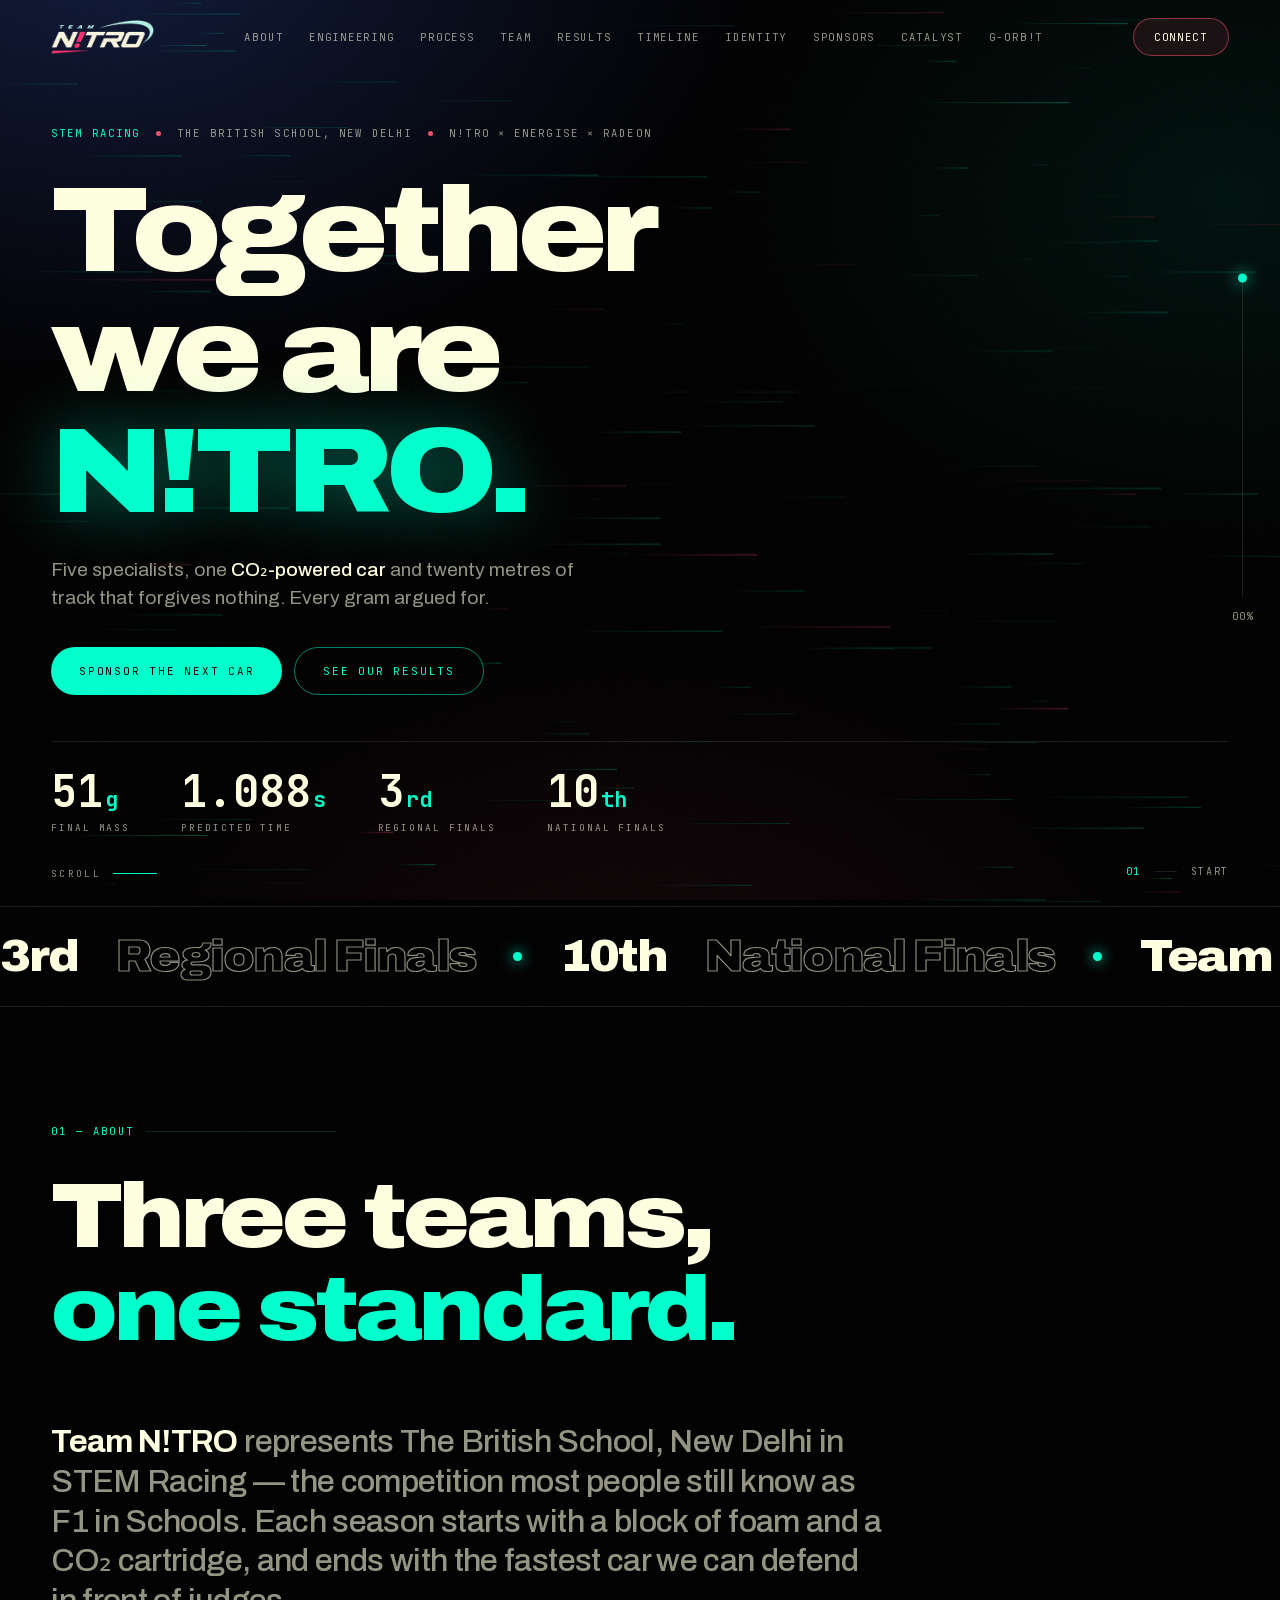
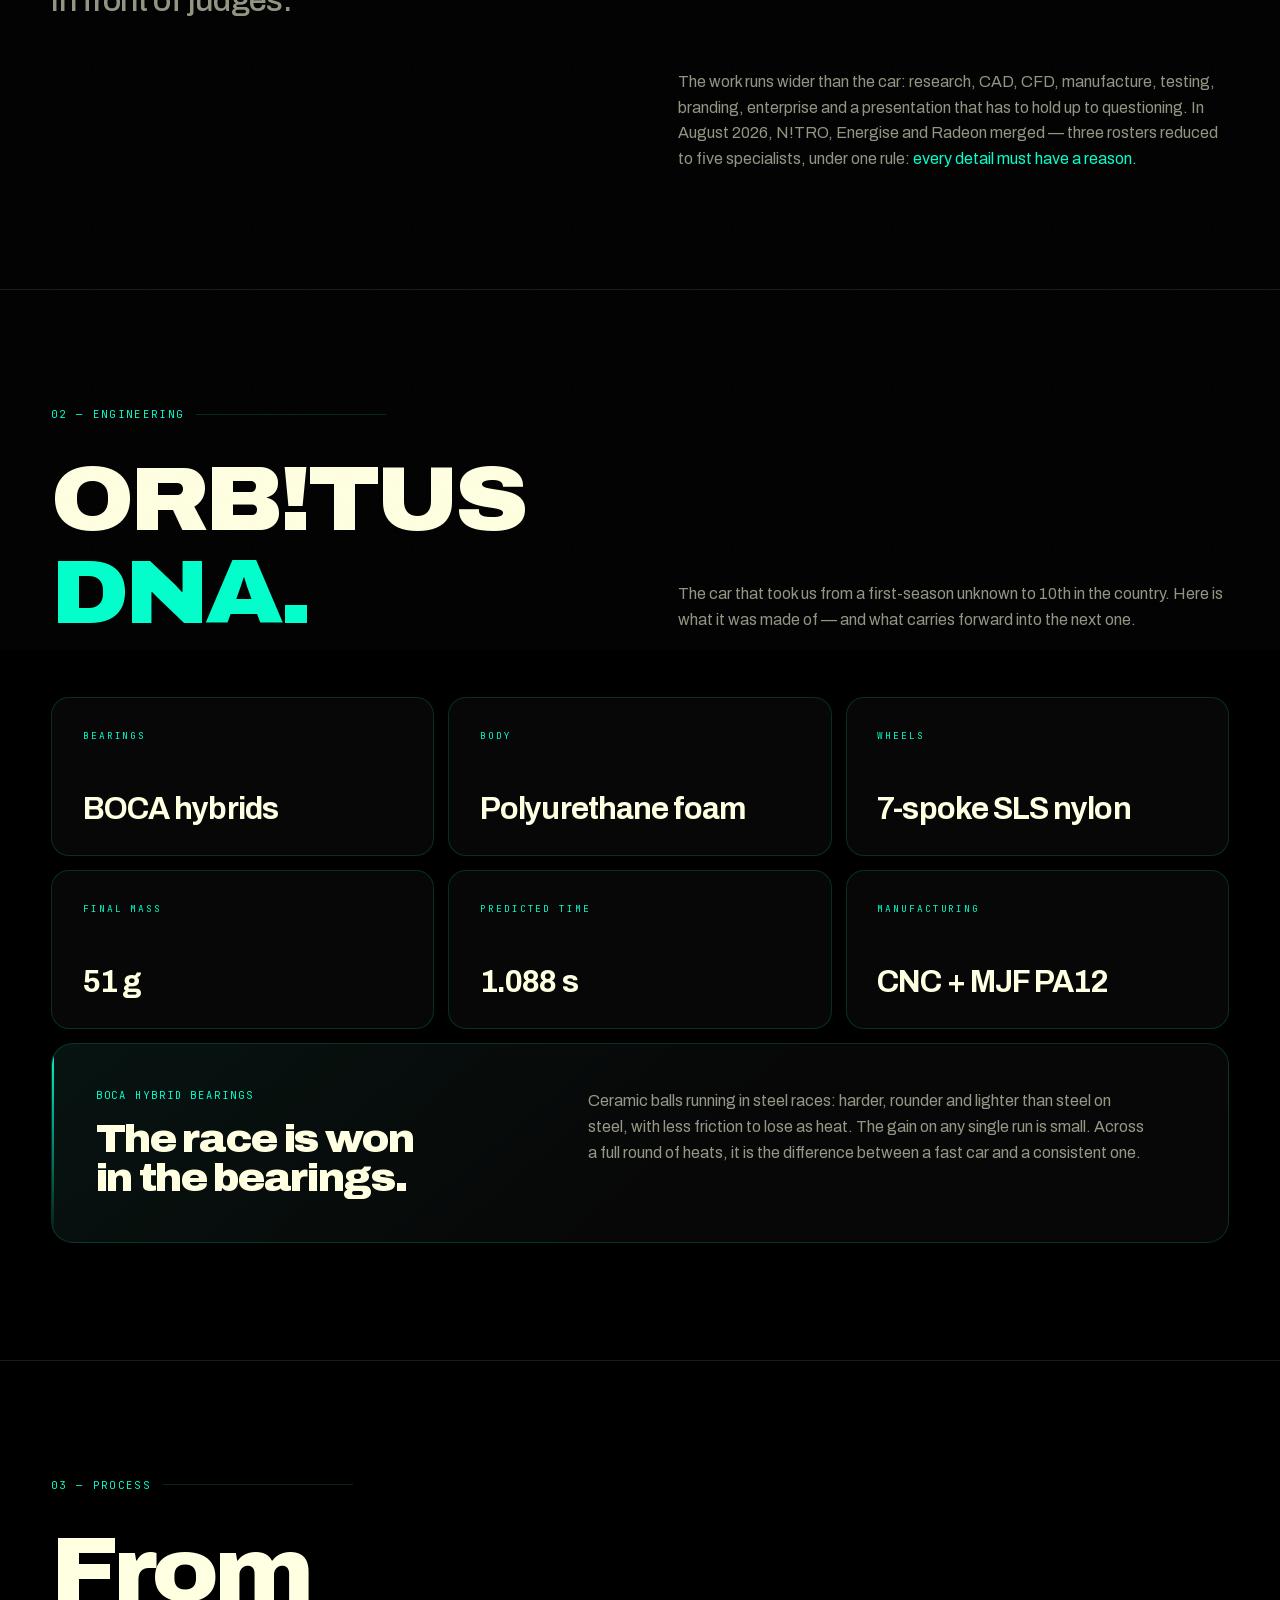
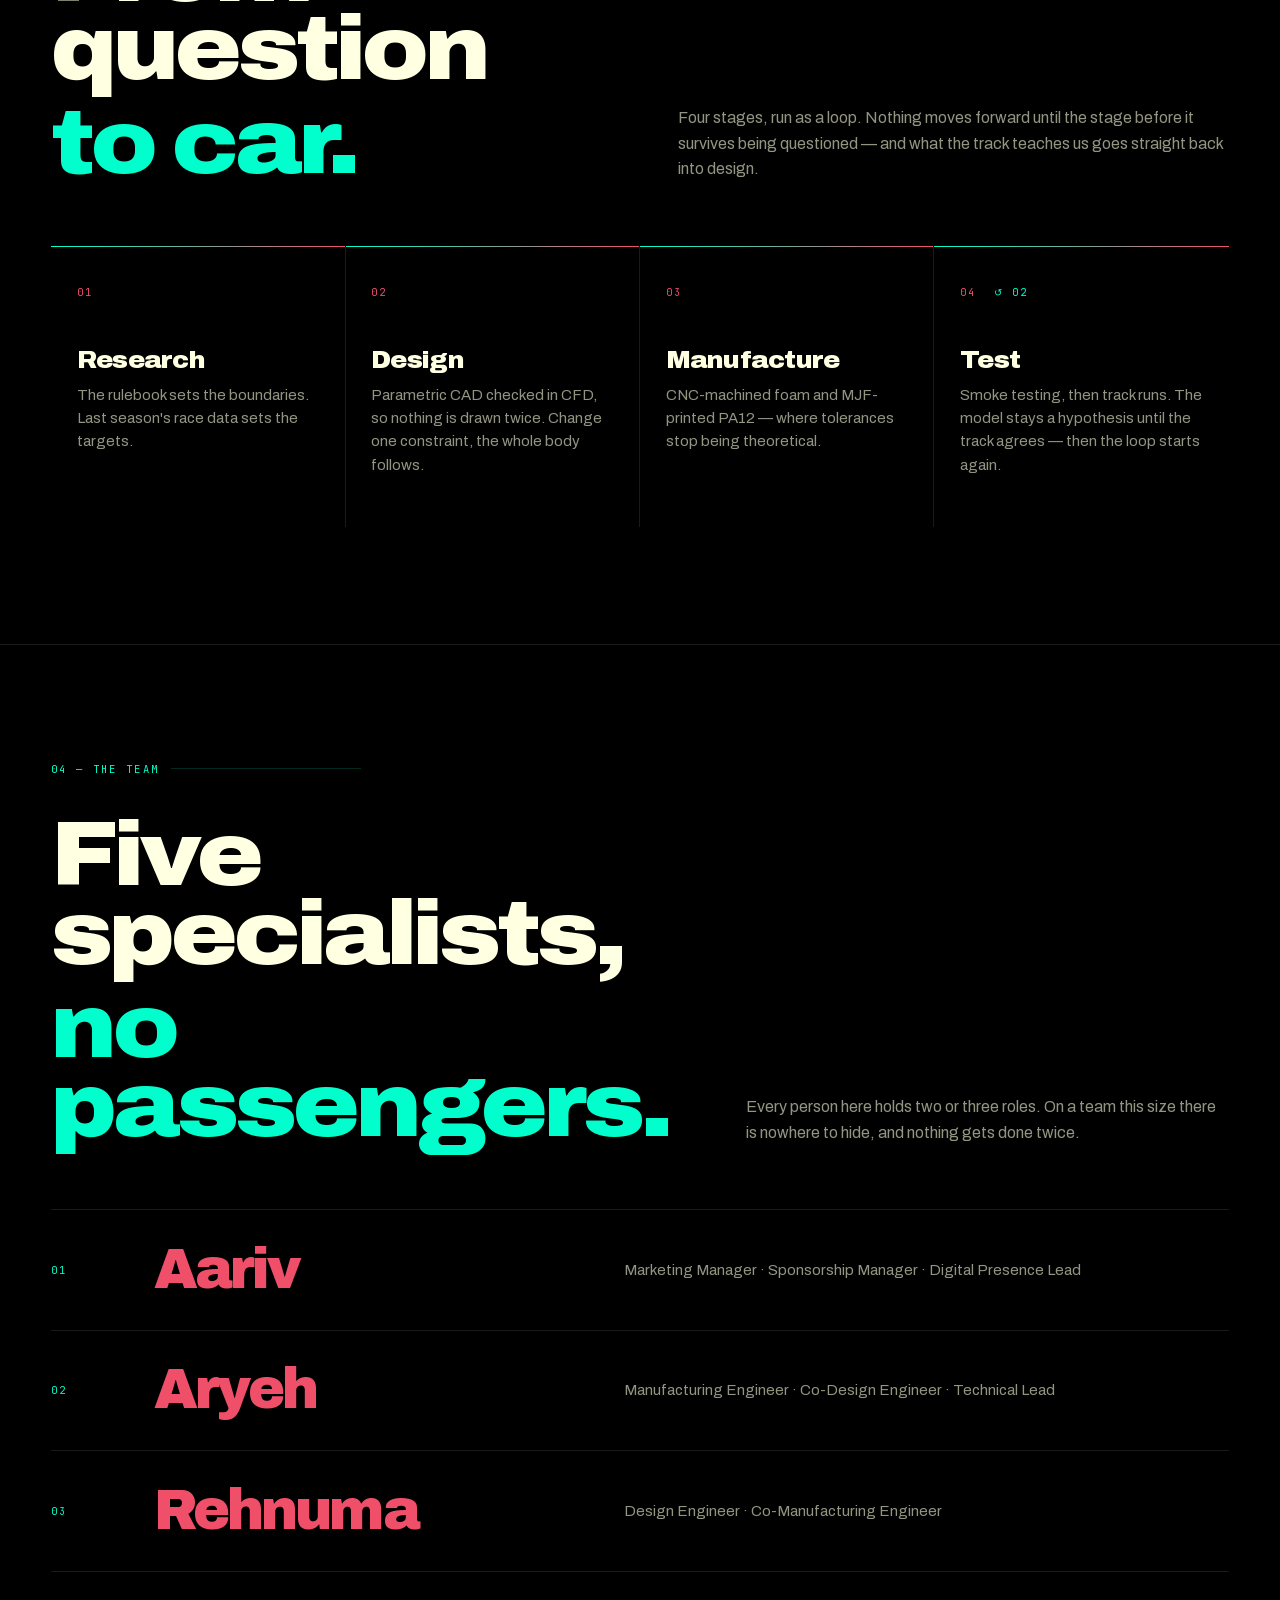
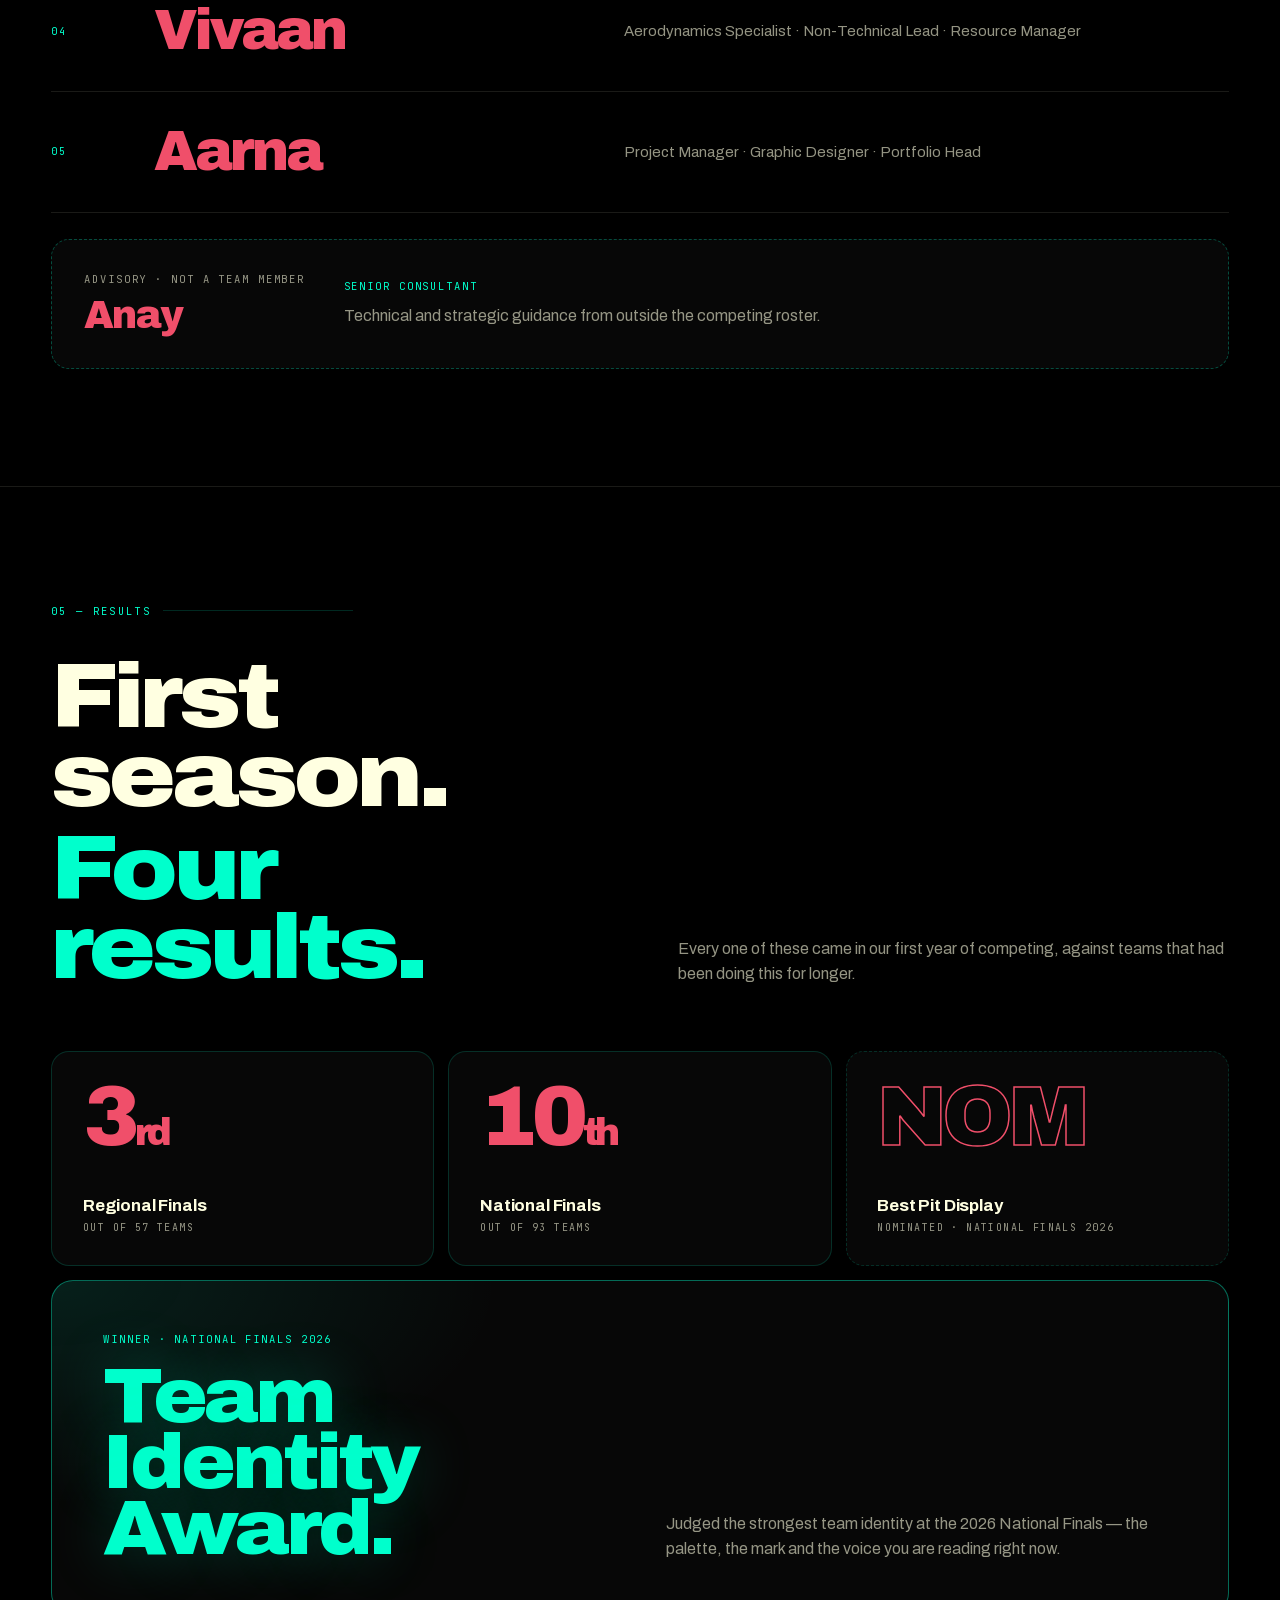
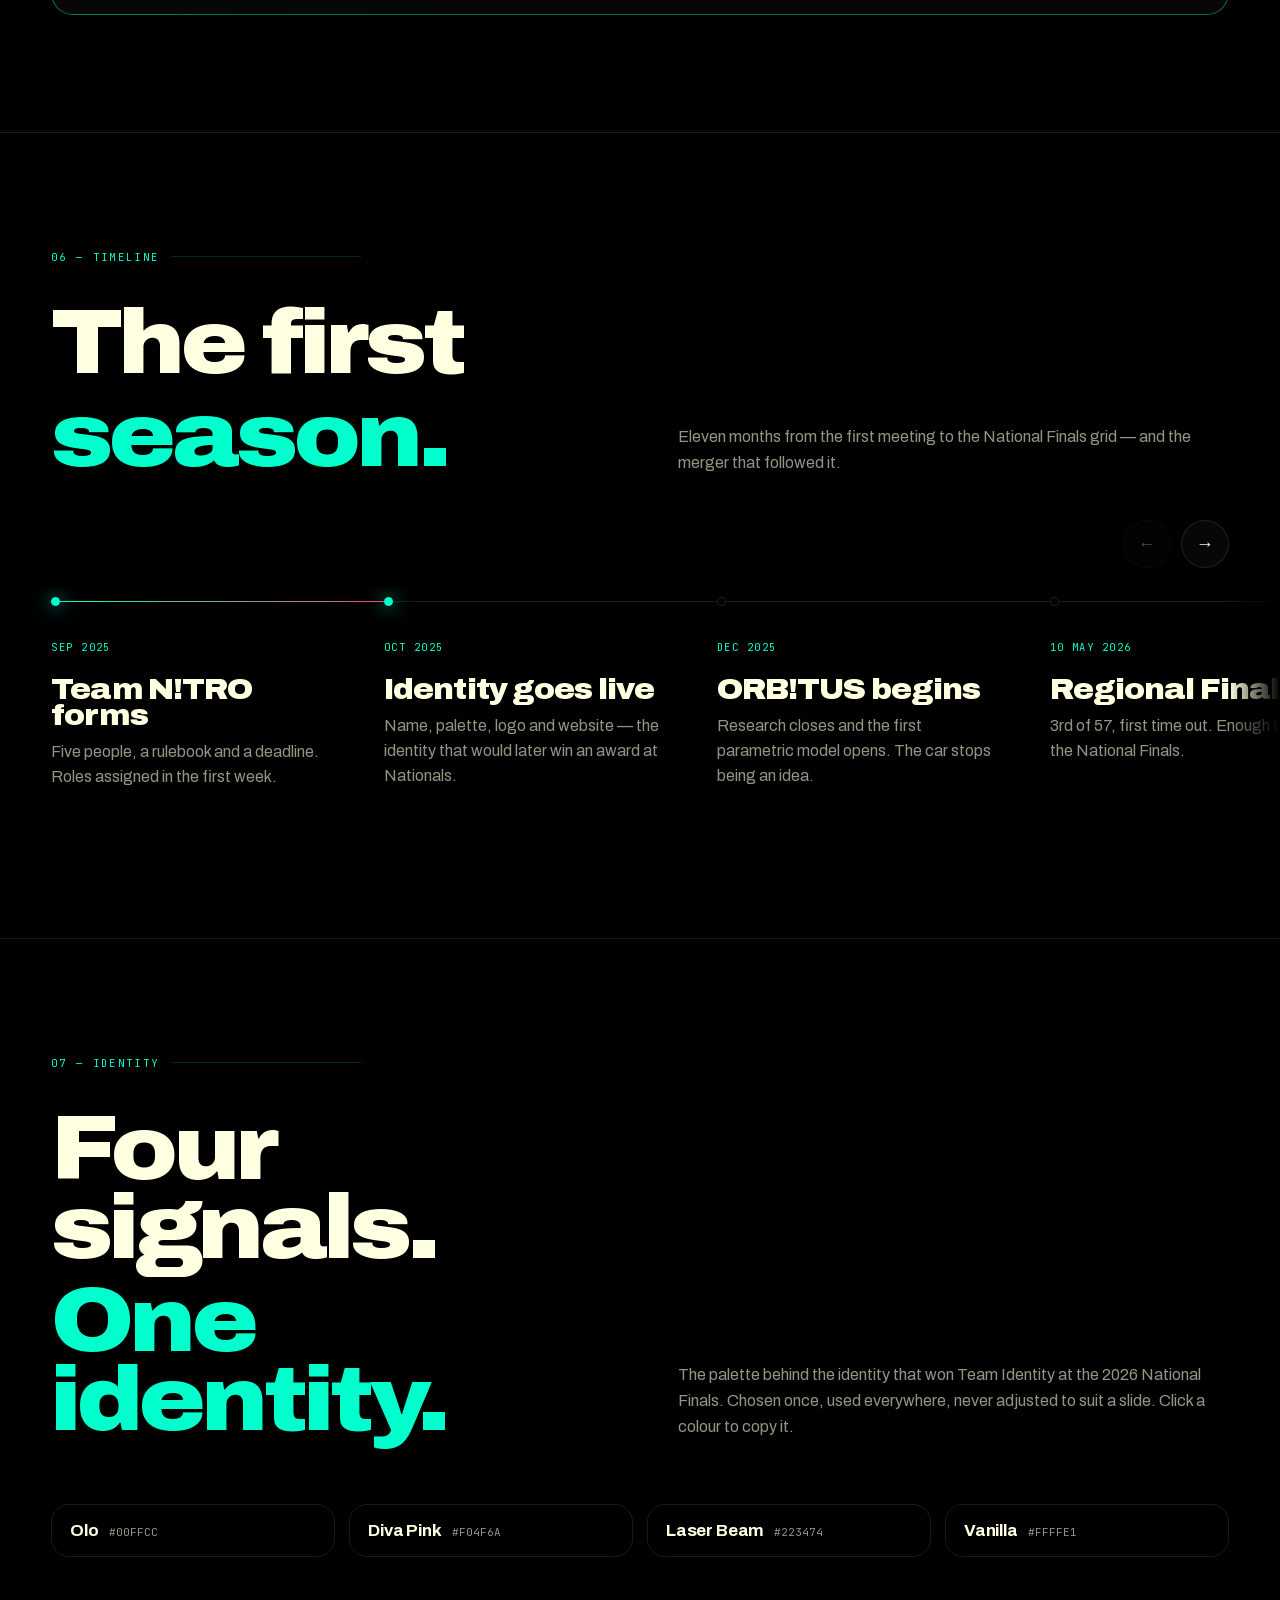
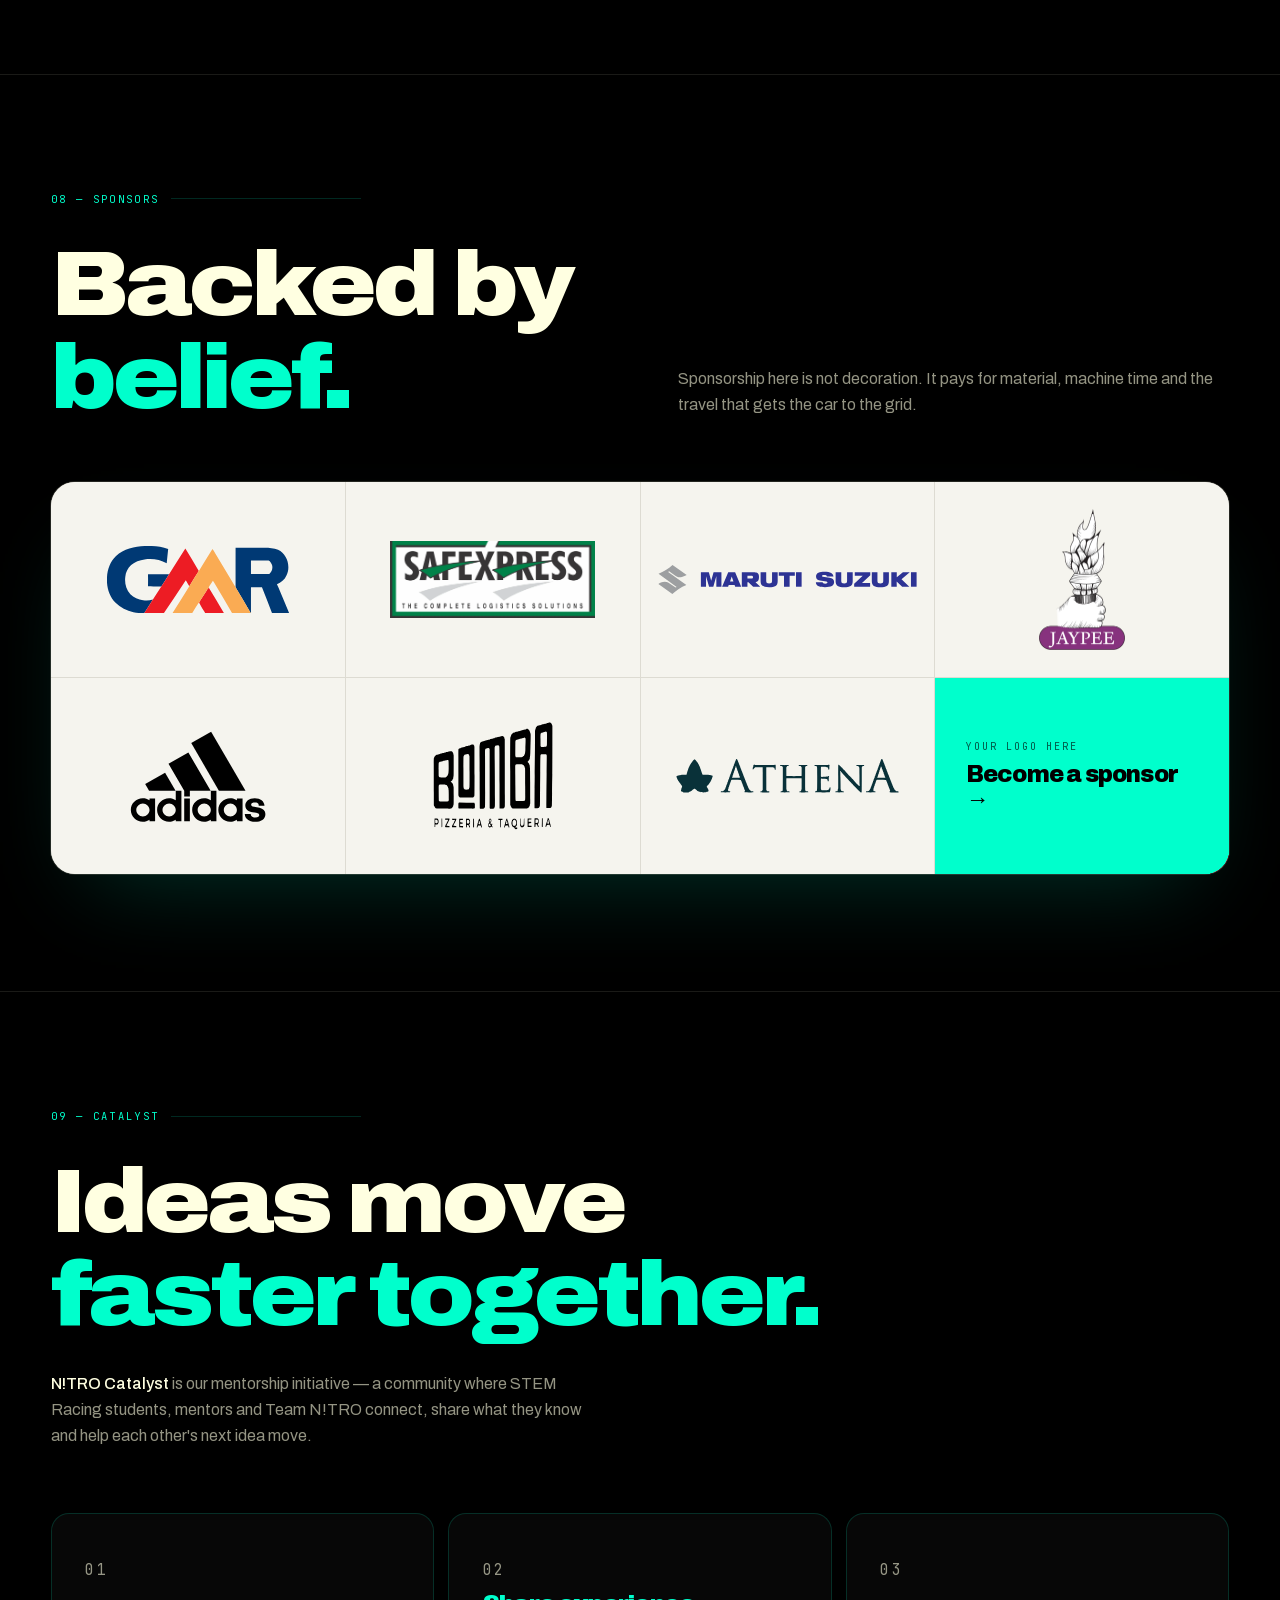
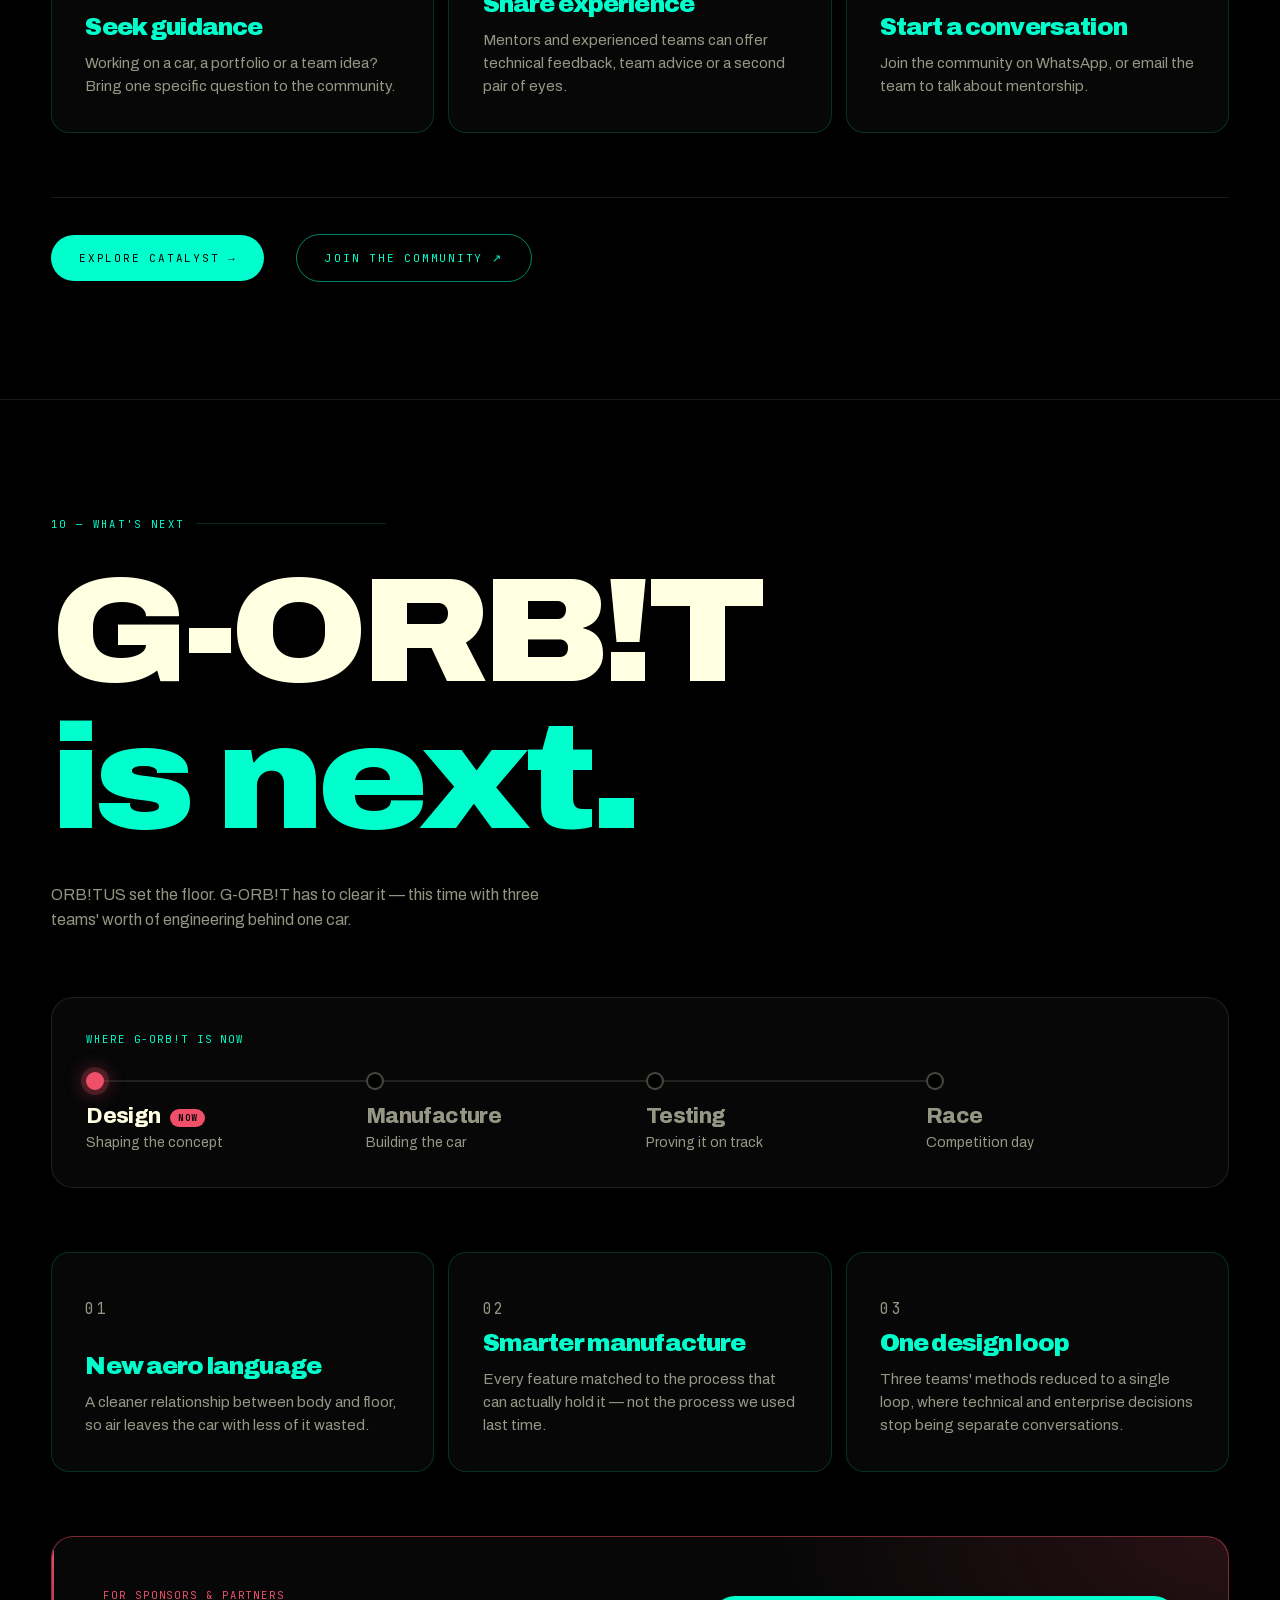
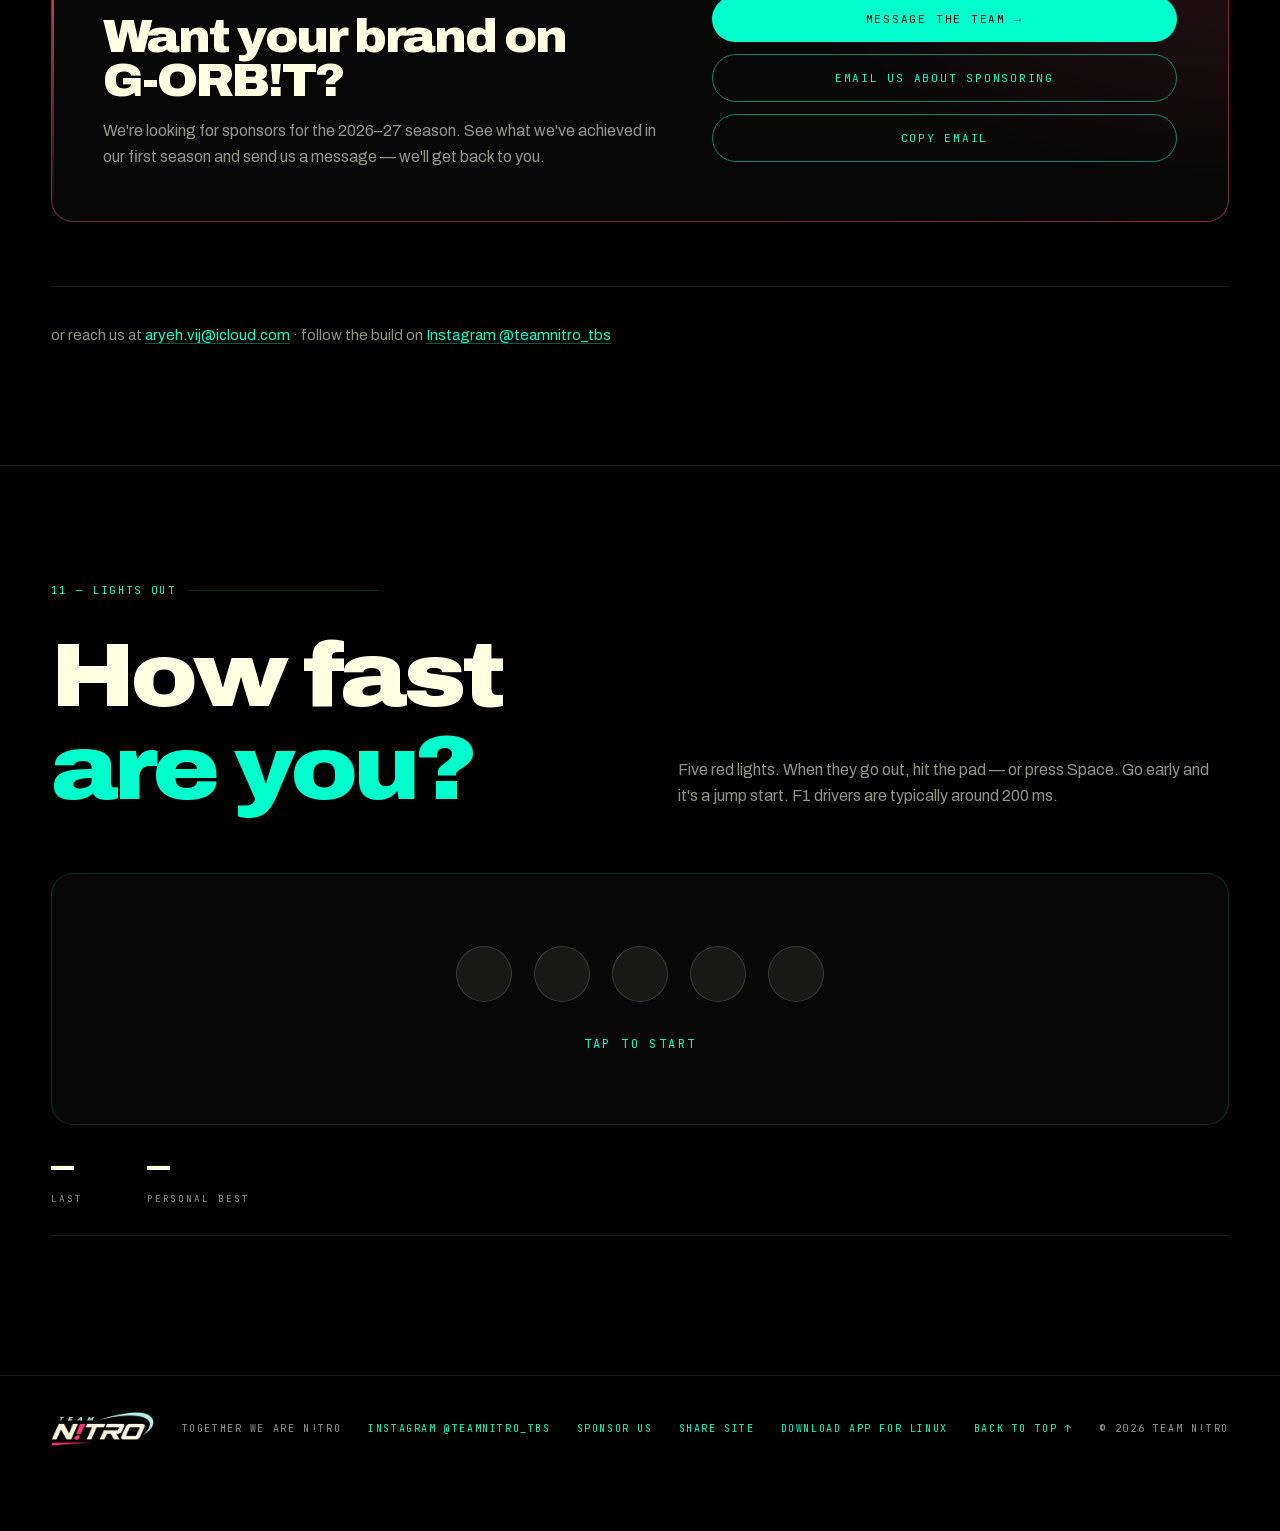
==== commit e375a86f: "Add Apple-style touches: press feedback and a bottom sheet for the app install steps Buttons respond" ====
--- a/index.html
+++ b/index.html
@@ -507,6 +507,21 @@
   font-family:var(--fm);font-size:11px;letter-spacing:.16em;text-transform:uppercase;color:var(--olo);
   opacity:0;transform:translate(-50%,12px);transition:opacity .35s var(--ease),transform .35s var(--ease);pointer-events:none}
 .toast.show{opacity:1;transform:translate(-50%,0)}
+/* Apple-style touches: press feedback, and dialogs that ease in or rise from the bottom on phones */
+html{-webkit-tap-highlight-color:transparent}
+.btn:active,.hdr-cta:active,.tl-nav button:active:not(:disabled),.burger:active,.dl button:active{transform:scale(.96);transition-duration:.1s}
+.dl[open]{animation:dlPop .26s var(--ease)}
+.dl[open]::backdrop{animation:dlFade .26s ease}
+@keyframes dlPop{from{opacity:0;transform:scale(.96)}}
+@keyframes dlFade{from{opacity:0}}
+@keyframes dlRise{from{transform:translateY(100%)}}
+@media(max-width:620px){
+  dialog.dl{inset:auto 0 0 0;width:100%;max-width:none;margin:0;padding:14px 22px calc(24px + env(safe-area-inset-bottom));border-width:1px 0 0;border-radius:24px 24px 0 0}
+  .dl[open]{animation:dlRise .34s var(--ease)}
+  .dl::before{content:"";display:block;width:38px;height:5px;margin:0 auto 16px;border-radius:99px;background:rgb(255 255 225 / .24)}
+  .dl button{width:100%;min-height:50px}
+}
+@media(prefers-reduced-motion:reduce){.dl[open],.dl[open]::backdrop{animation:none}}
 .dl{width:min(440px,calc(100% - 32px));padding:24px;border:1px solid var(--line);border-radius:22px;background:#07090f;color:var(--ink)}
 .dl::backdrop{background:rgb(0 0 0 / .7);backdrop-filter:blur(4px)}
 .dl-top{display:flex;align-items:center;gap:14px}
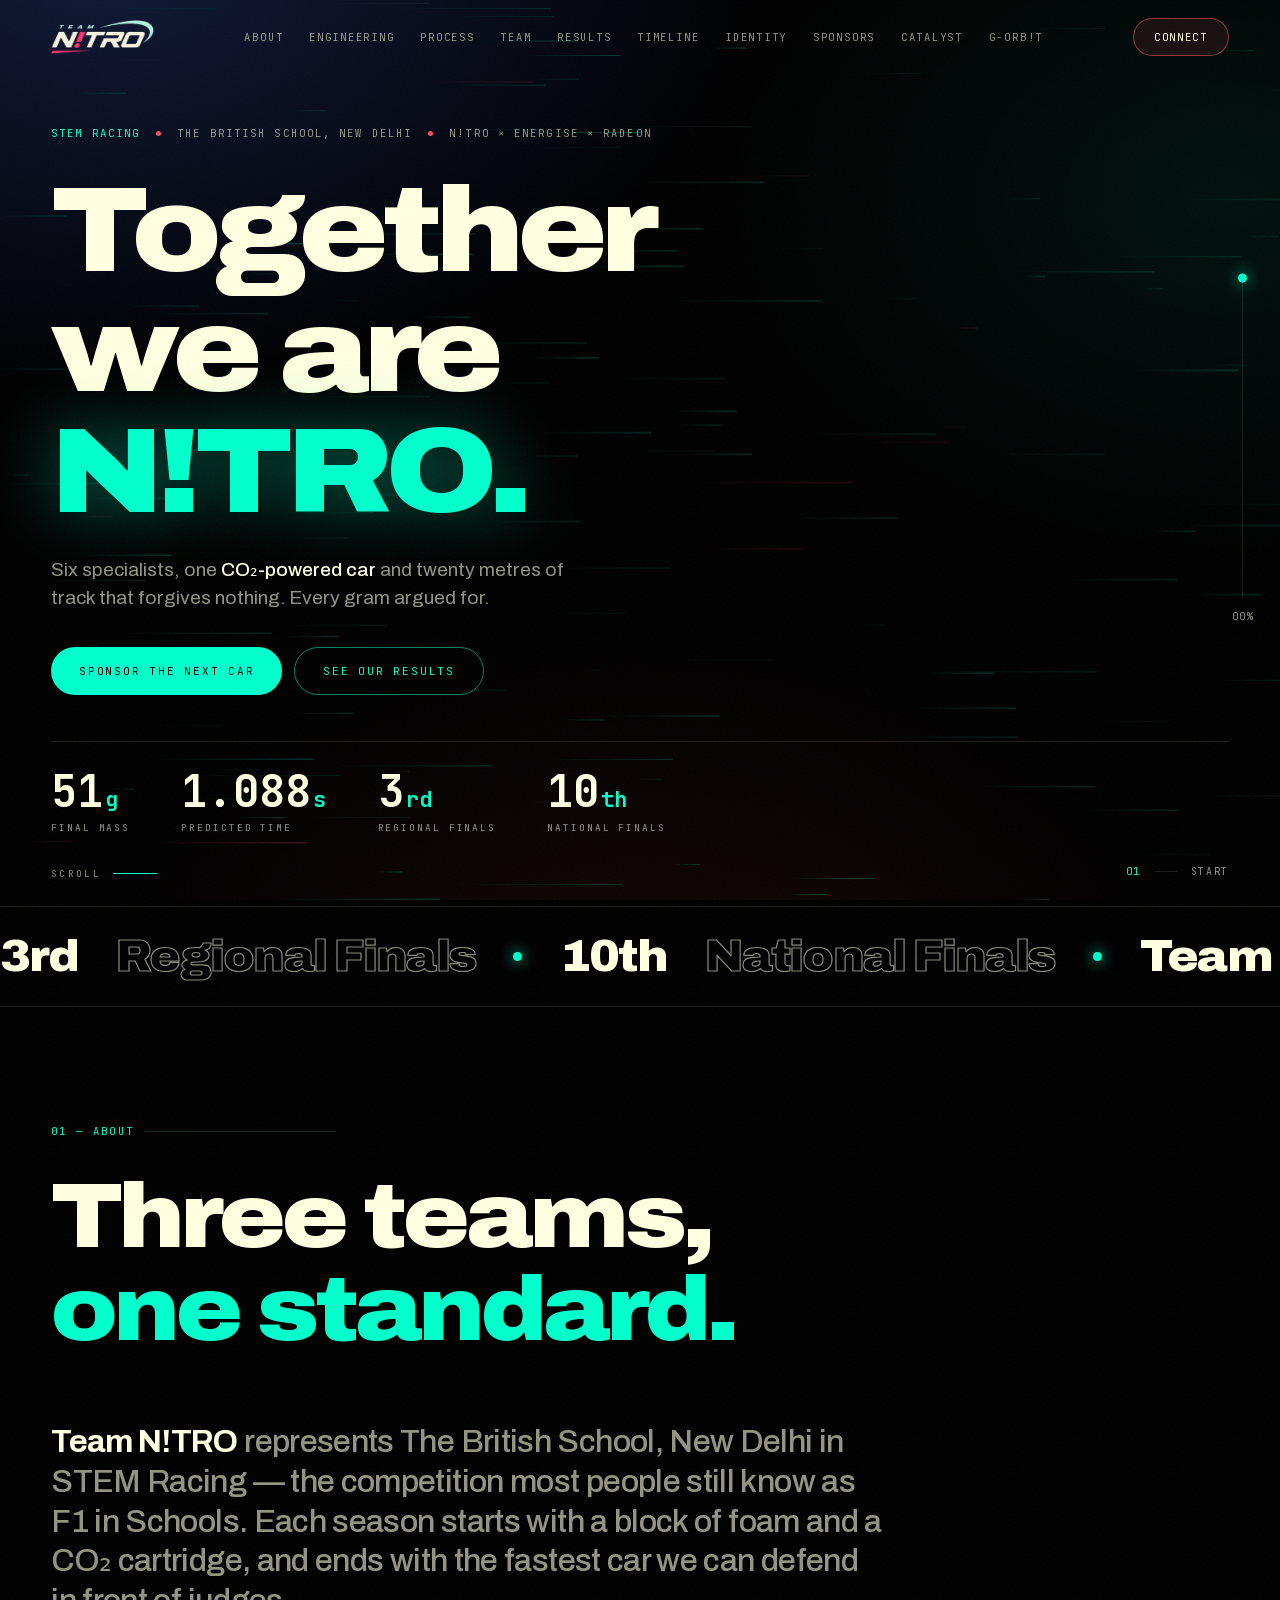
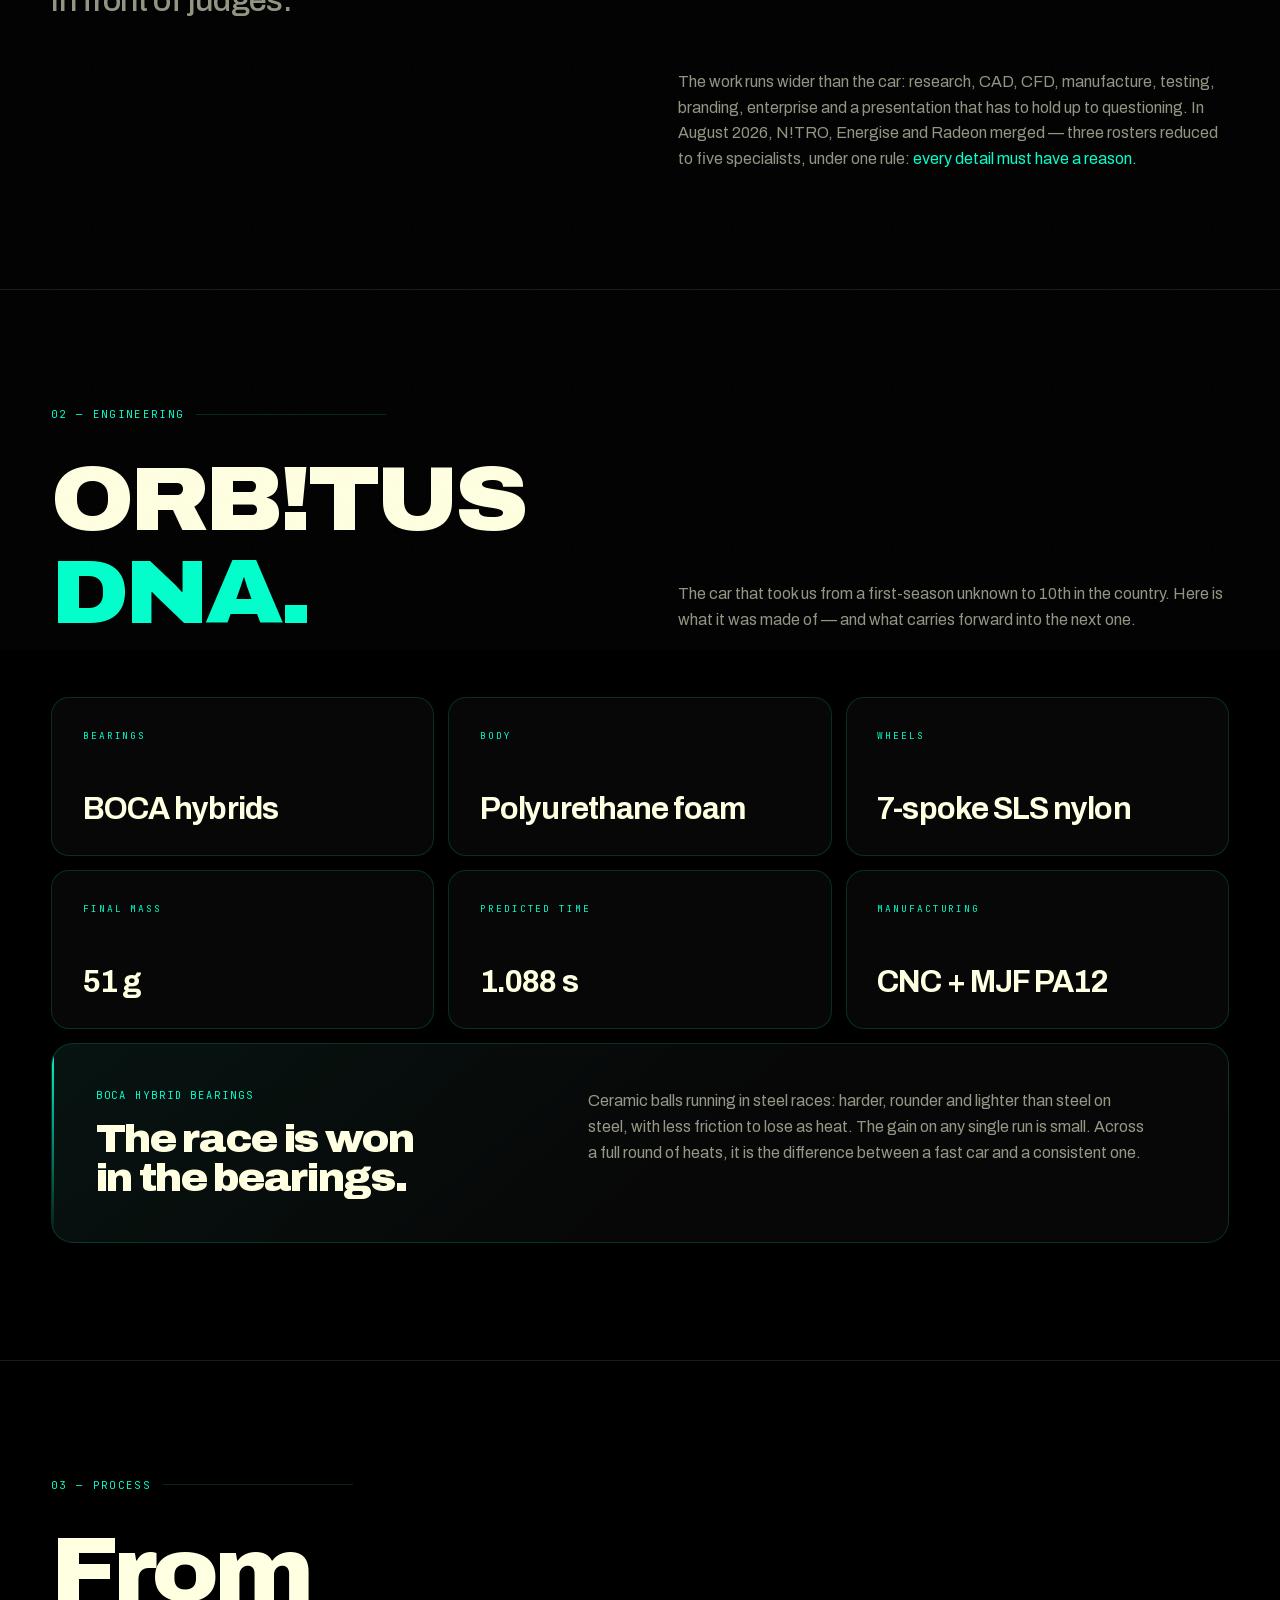
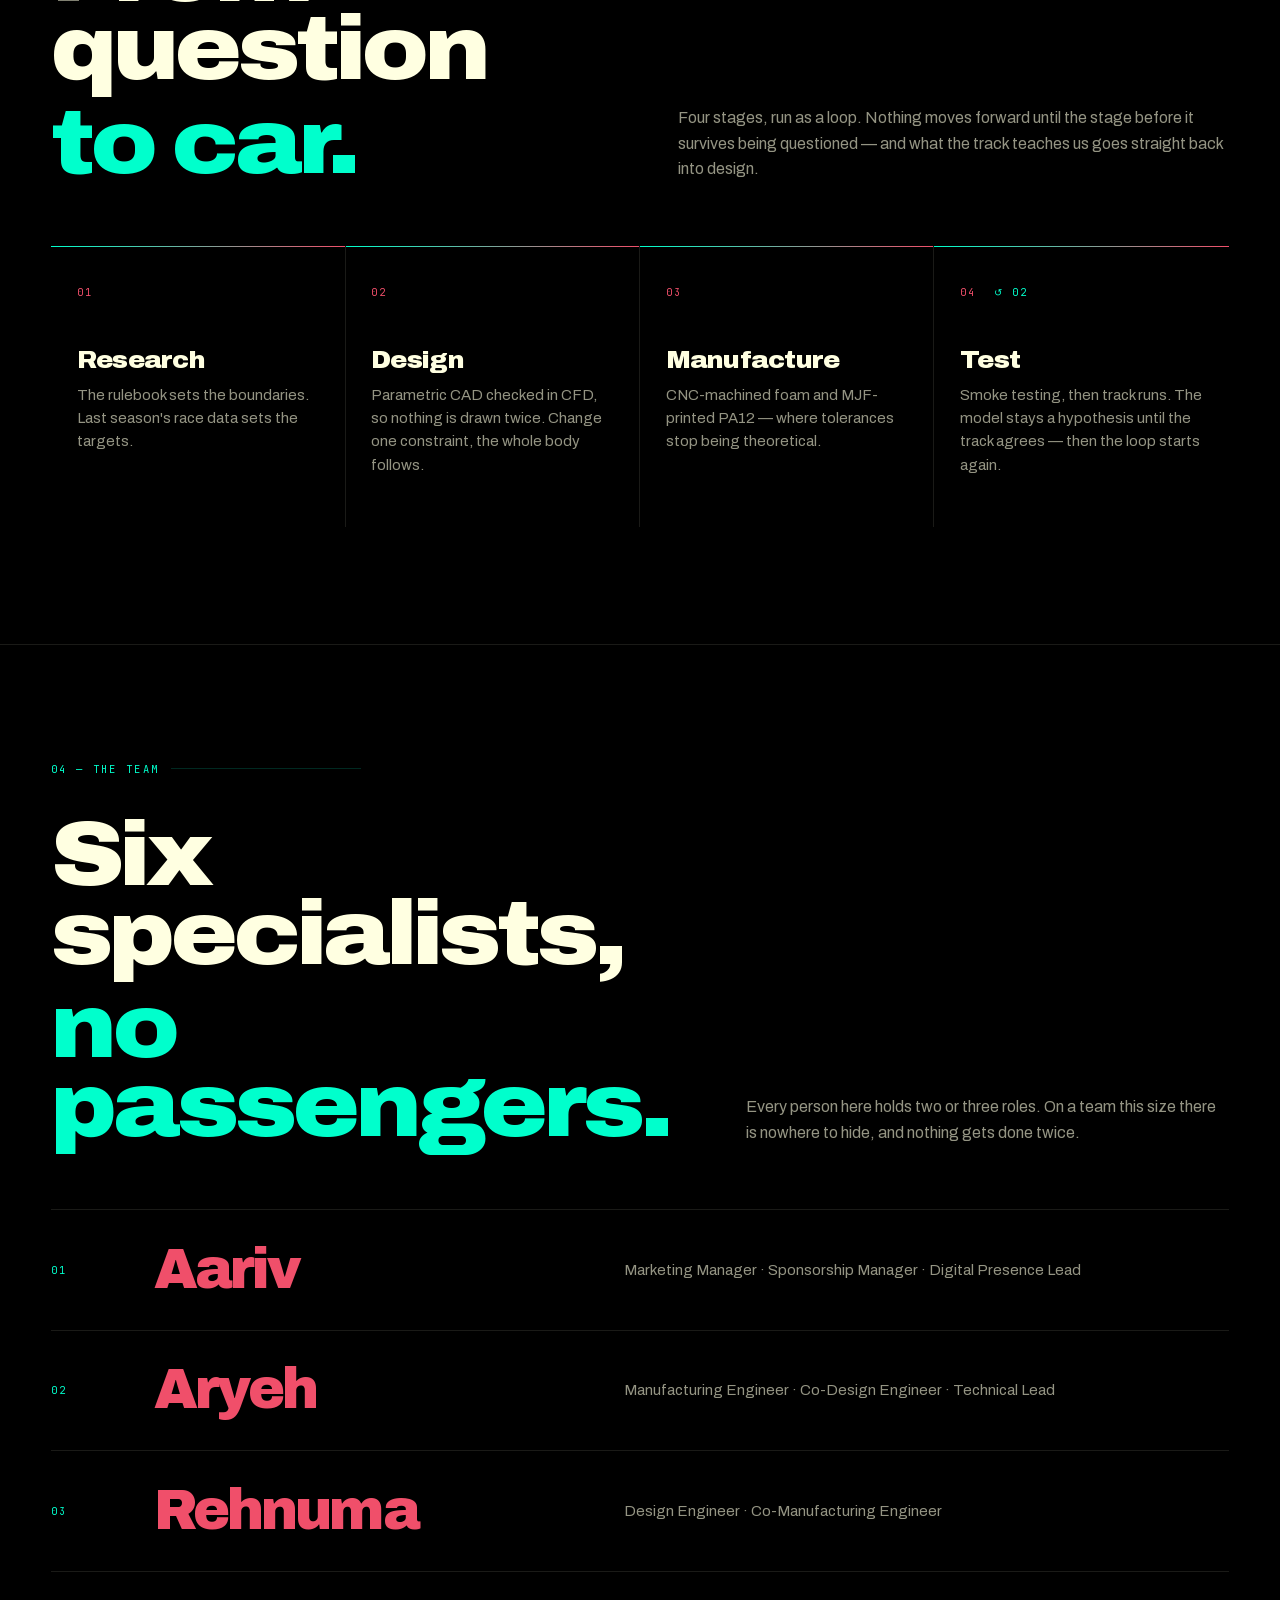
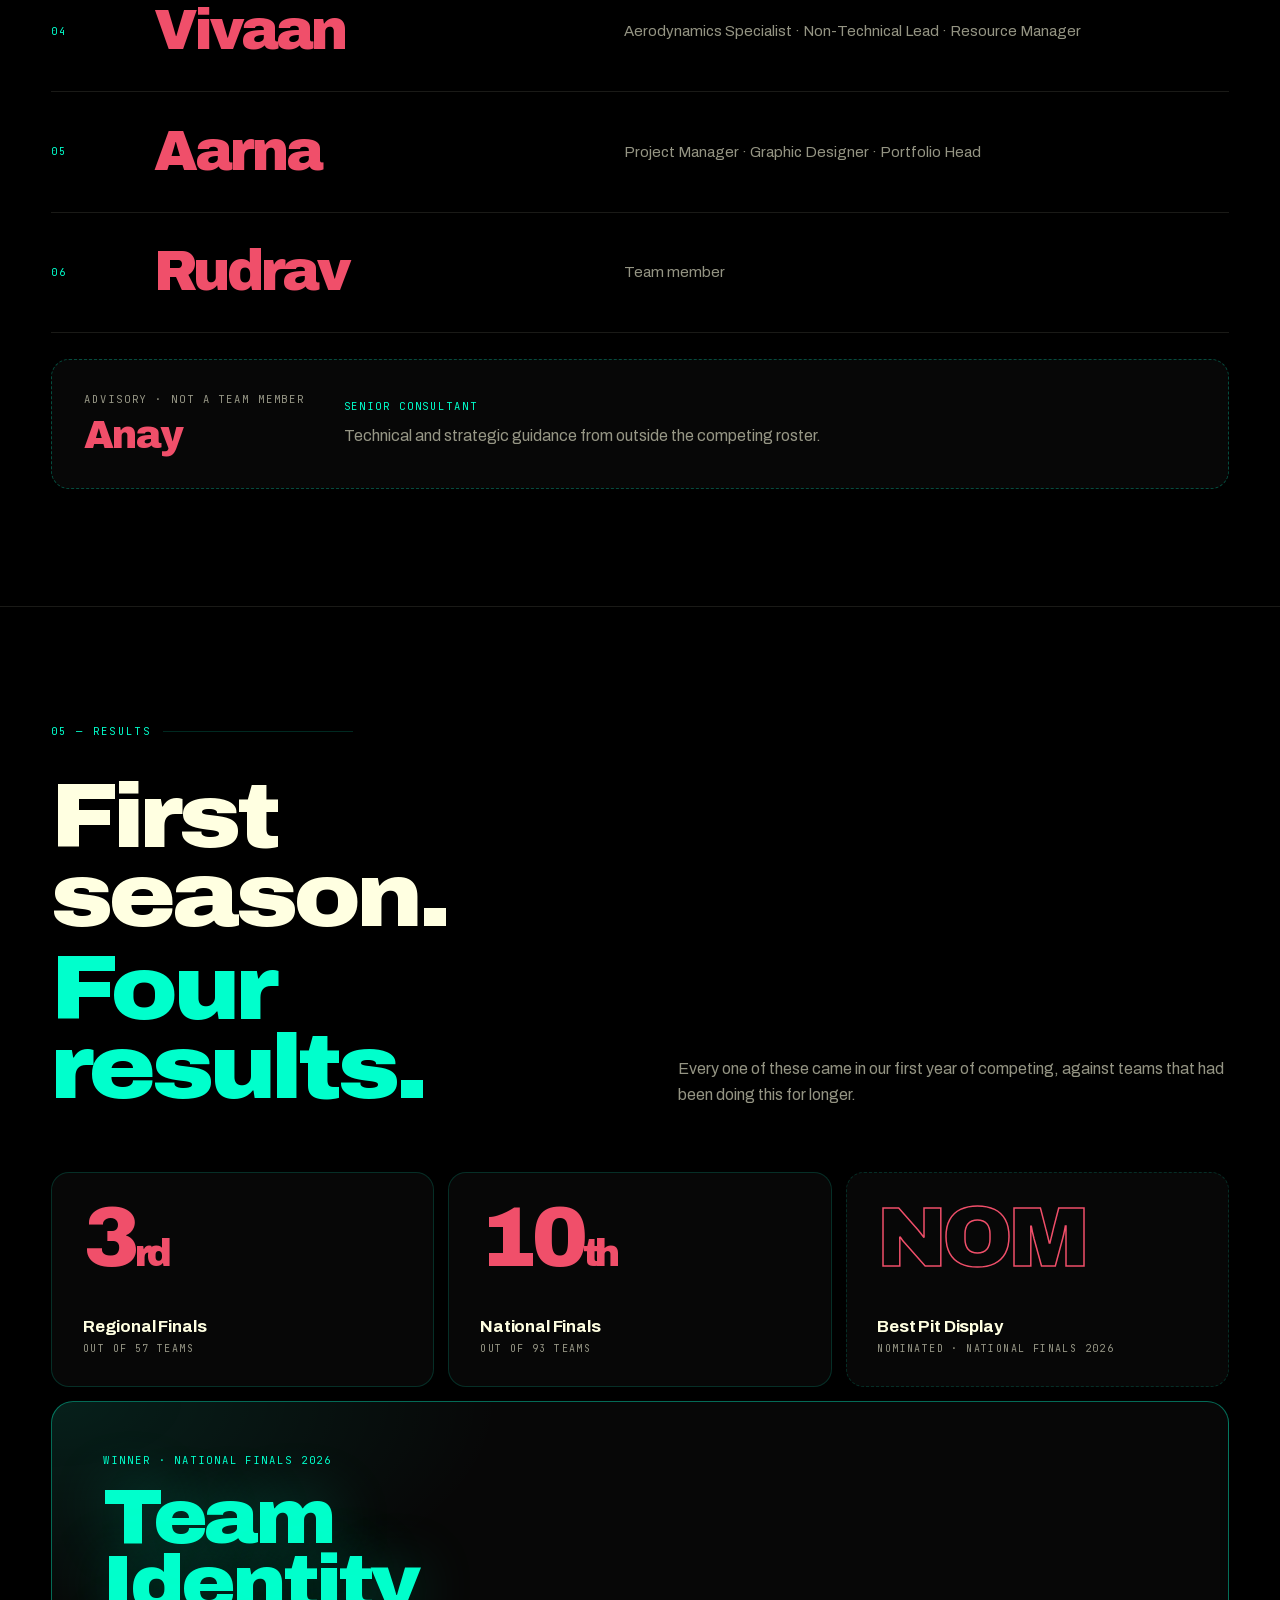
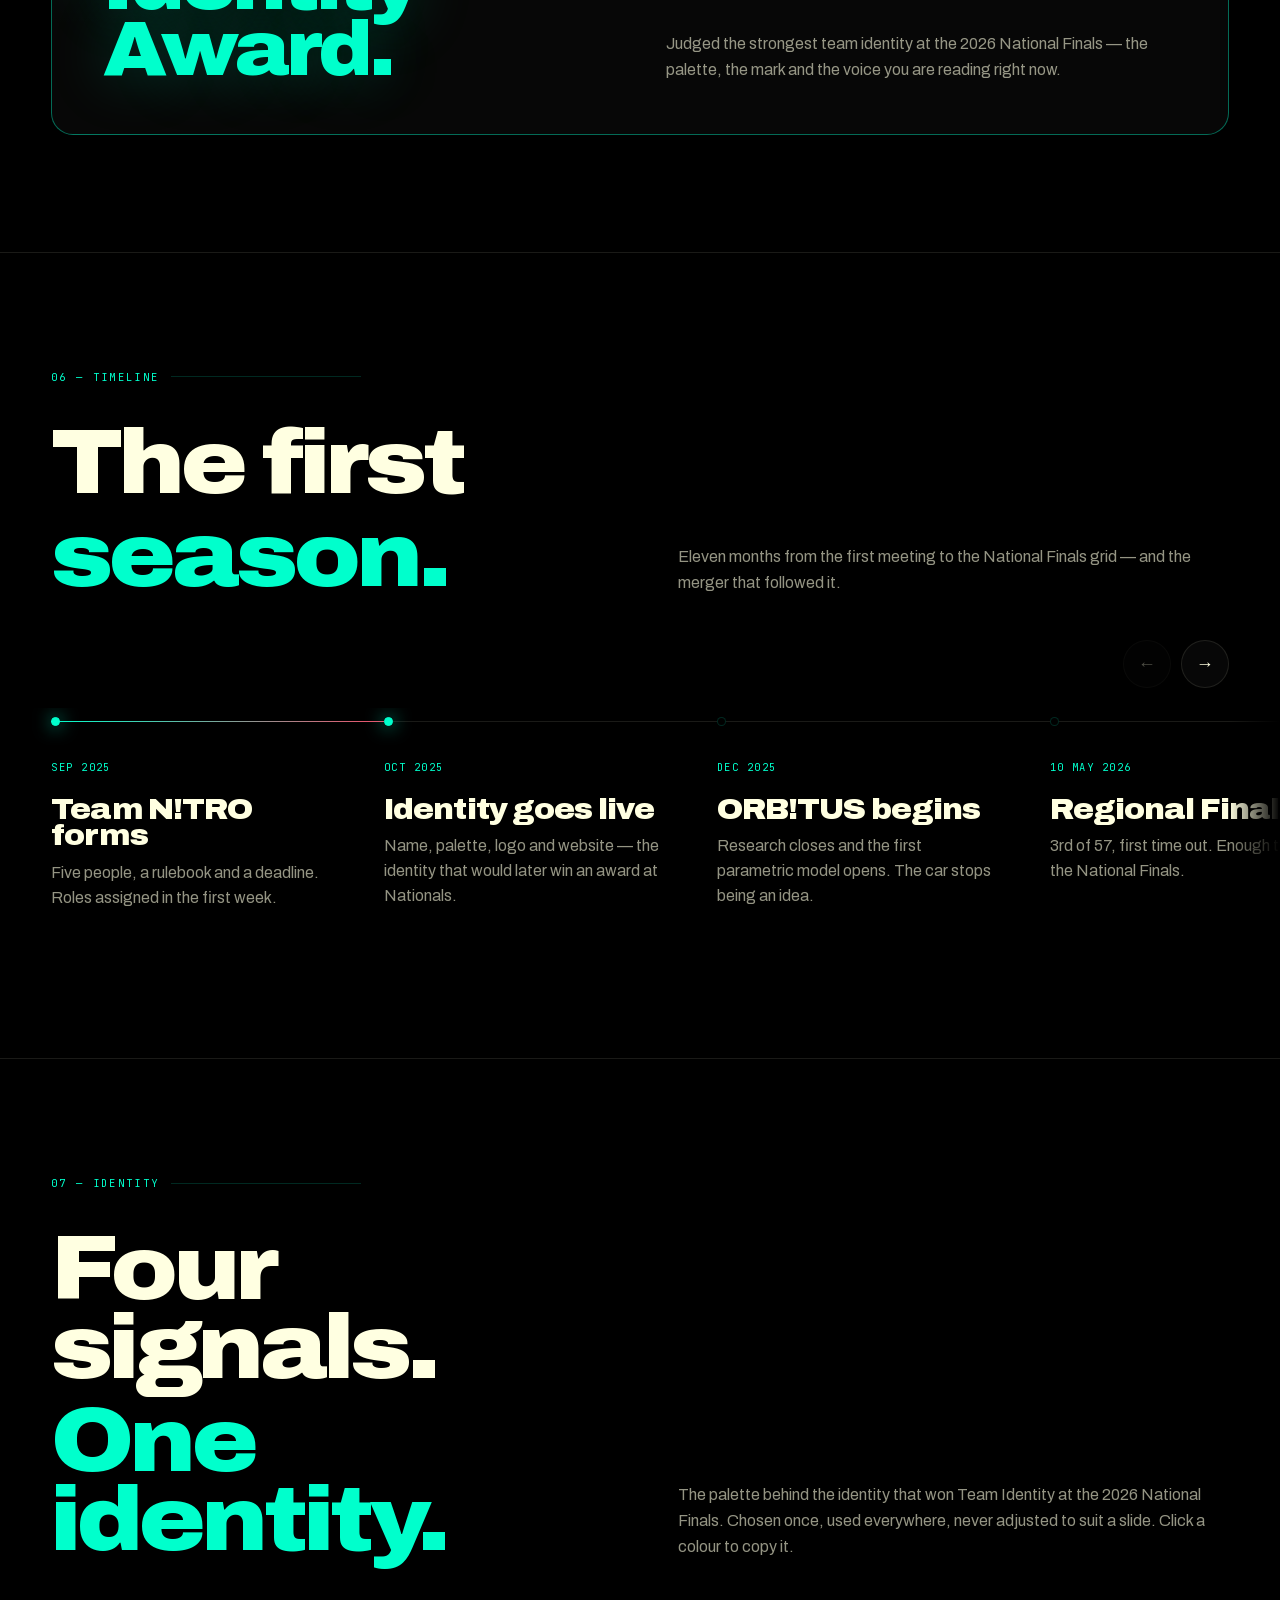
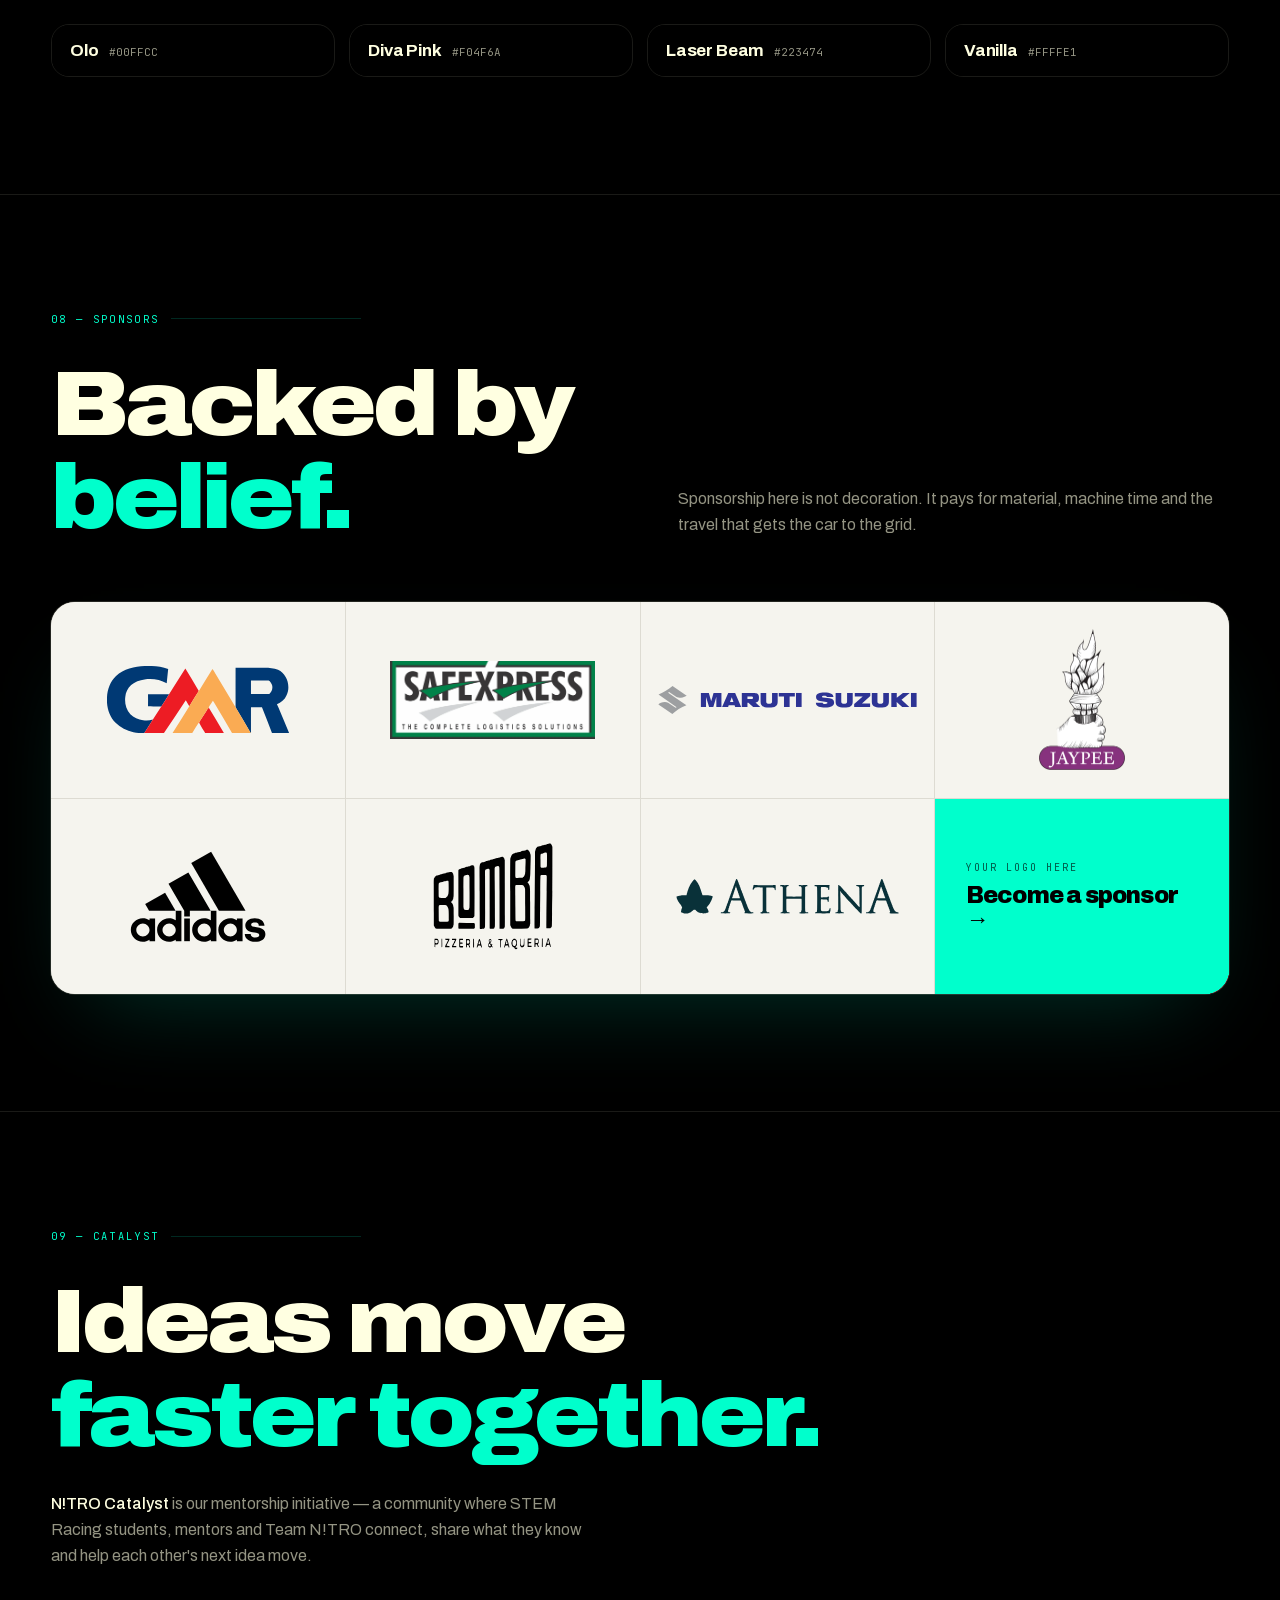
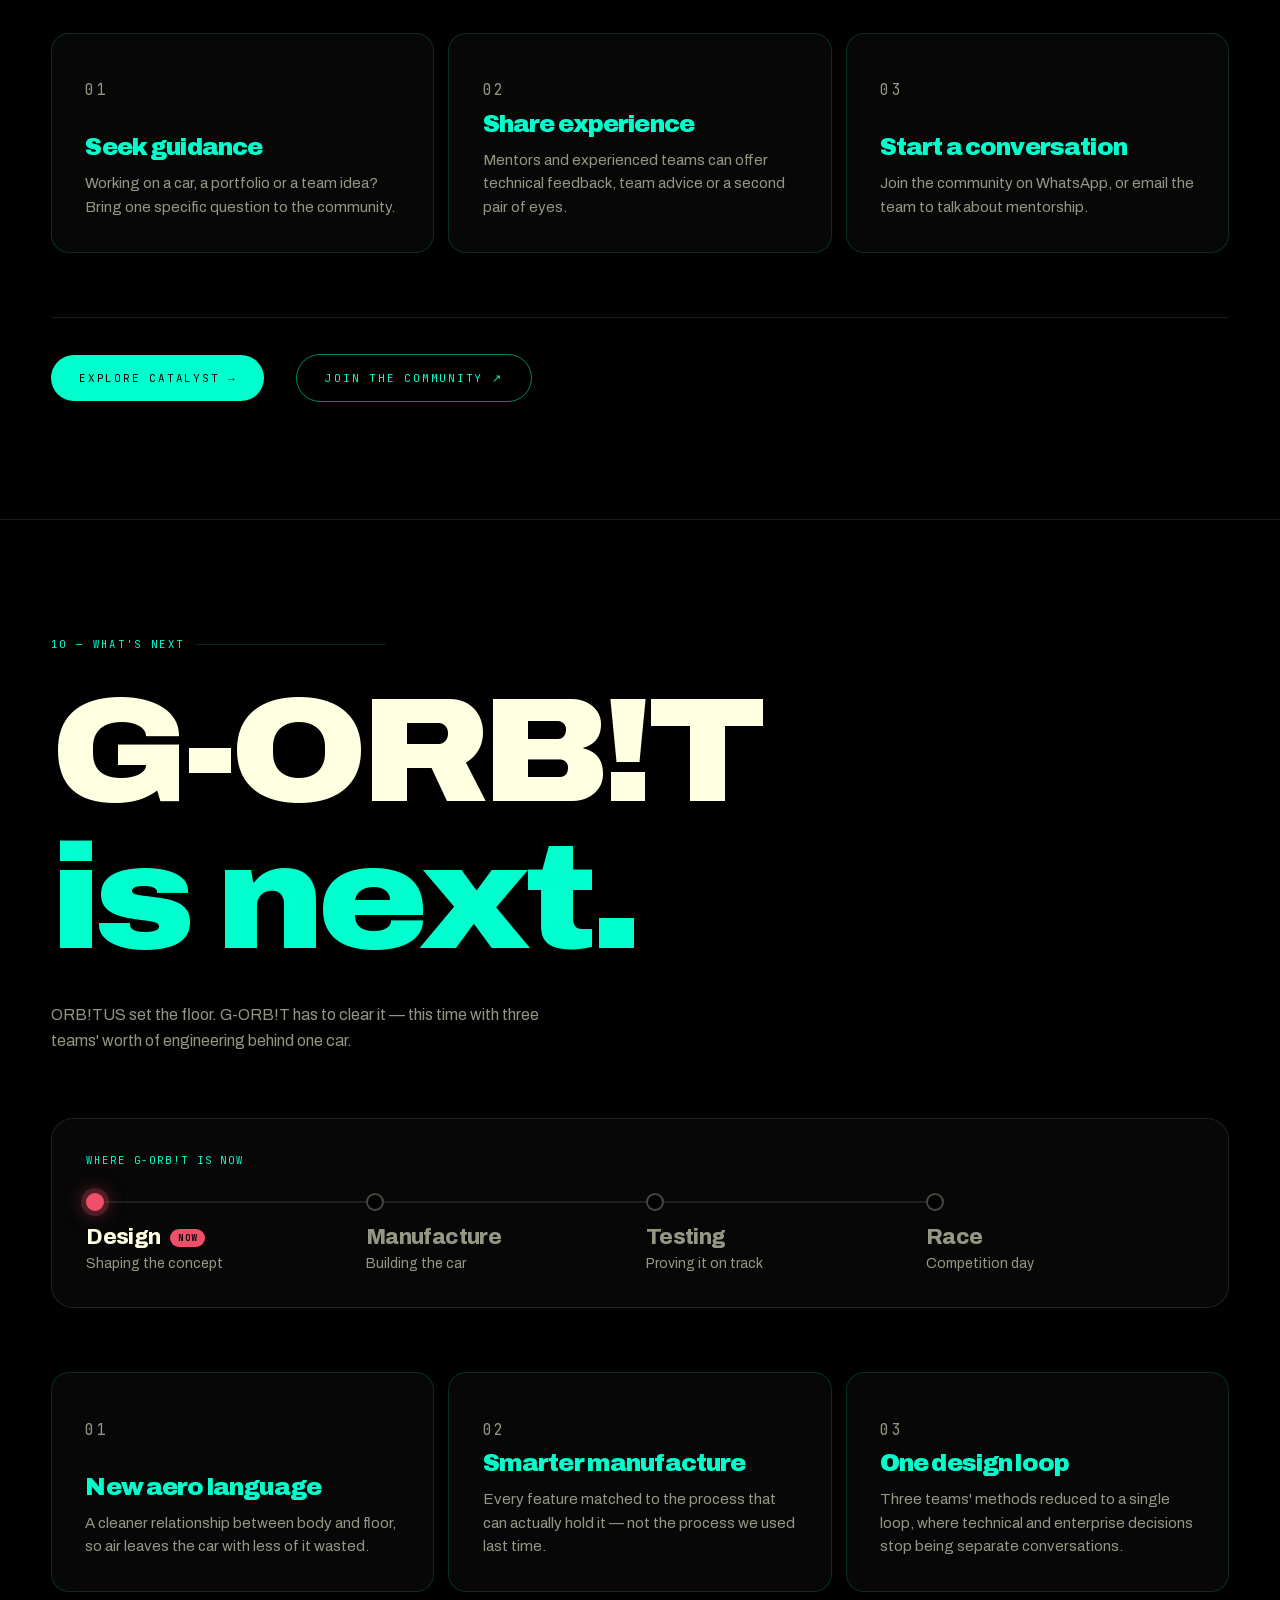
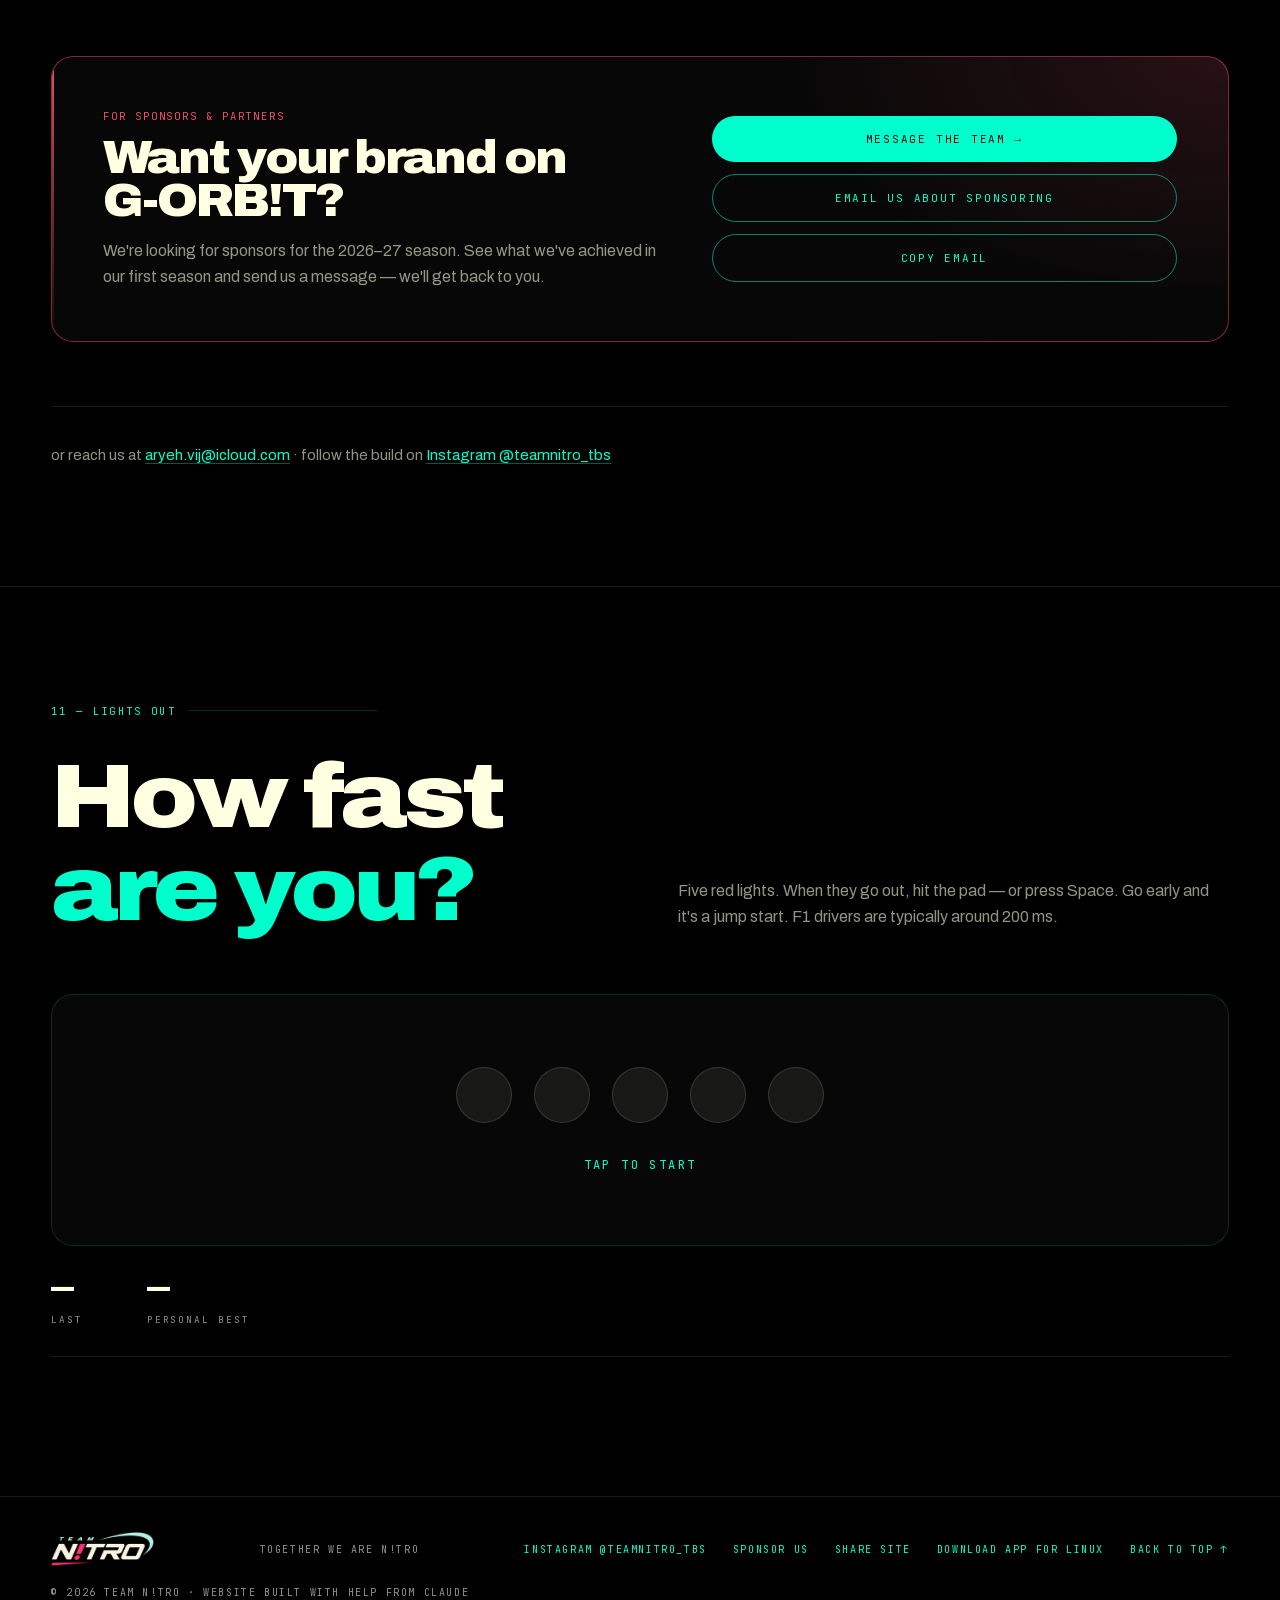
==== commit e9edf8b9: "Add Rudrav to the team, credit Claude for the website, and more Apple-style touches - Rudrav joins t" ====
--- a/index.html
+++ b/index.html
@@ -4,9 +4,9 @@
 <meta charset="UTF-8">
 <meta name="viewport" content="width=device-width,initial-scale=1">
 <meta name="theme-color" content="#000000">
-<meta name="description" content="Team N!TRO is a five-person STEM Racing team from The British School, New Delhi. 3rd at Regional Finals, 10th at National Finals, winners of the 2026 Team Identity Award.">
+<meta name="description" content="Team N!TRO is a six-person STEM Racing team from The British School, New Delhi. 3rd at Regional Finals, 10th at National Finals, winners of the 2026 Team Identity Award.">
 <meta property="og:title" content="Team N!TRO — STEM Racing">
-<meta property="og:description" content="Five specialists. One CO₂-powered car. Twenty metres. Every gram argued for.">
+<meta property="og:description" content="Six specialists. One CO₂-powered car. Twenty metres. Every gram argued for.">
 <meta property="og:type" content="website">
 <link rel="canonical" href="https://teamnitro.org/">
 <meta property="og:url" content="https://teamnitro.org/">
@@ -509,6 +509,8 @@
 .toast.show{opacity:1;transform:translate(-50%,0)}
 /* Apple-style touches: press feedback, and dialogs that ease in or rise from the bottom on phones */
 html{-webkit-tap-highlight-color:transparent}
+.menu{-webkit-backdrop-filter:blur(28px) saturate(1.5);backdrop-filter:blur(28px) saturate(1.5)}
+.menu a:active{transform:scale(.97)}
 .btn:active,.hdr-cta:active,.tl-nav button:active:not(:disabled),.burger:active,.dl button:active{transform:scale(.96);transition-duration:.1s}
 .dl[open]{animation:dlPop .26s var(--ease)}
 .dl[open]::backdrop{animation:dlFade .26s ease}
@@ -774,7 +776,7 @@
     <span class="line accent" style="--d:180ms"><span>N!TRO.</span></span>
   </h1>
   <p class="hero-lead rise" style="--d:340ms">
-    Five specialists, one <b>CO₂-powered car</b> and twenty metres of track that forgives nothing.
+    Six specialists, one <b>CO₂-powered car</b> and twenty metres of track that forgives nothing.
     Every gram argued for.
   </p>
   <div class="hero-cta rise" style="--d:400ms">
@@ -884,7 +886,7 @@
   <p class="eyebrow rise">04 — The team</p>
   <div class="split end">
     <h2 class="h-lg">
-      <span class="line" style="--d:0ms"><span>Five specialists,</span></span>
+      <span class="line" style="--d:0ms"><span>Six specialists,</span></span>
       <span class="line accent" style="--d:90ms"><span>no passengers.</span></span>
     </h2>
     <p class="body rise" style="--d:160ms">
@@ -899,6 +901,7 @@
     <article class="mem rise" style="--d:120ms"><div class="mem-i">03</div><div class="mem-n">Rehnuma</div><div class="mem-r">Design Engineer · Co-Manufacturing Engineer</div></article>
     <article class="mem rise" style="--d:180ms"><div class="mem-i">04</div><div class="mem-n">Vivaan</div><div class="mem-r">Aerodynamics Specialist · Non-Technical Lead · Resource Manager</div></article>
     <article class="mem rise" style="--d:240ms"><div class="mem-i">05</div><div class="mem-n">Aarna</div><div class="mem-r">Project Manager · Graphic Designer · Portfolio Head</div></article>
+    <article class="mem rise" style="--d:300ms"><div class="mem-i">06</div><div class="mem-n">Rudrav</div><div class="mem-r">Team member</div></article>
   </div>
 
   <aside class="advisor rise" style="--d:120ms">
@@ -1123,7 +1126,7 @@
     <button class="ftr-ig ftr-btn" type="button" id="dlBtn" data-cur>Download app</button>
     <a class="ftr-ig" href="#top" data-cur>Back to top ↑</a>
   </nav>
-  <p>© 2026 Team N!TRO</p>
+  <p>© 2026 Team N!TRO · Website built with help from Claude</p>
 </footer>
 
 <script src="js/lenis-1.3.4.min.js"></script>
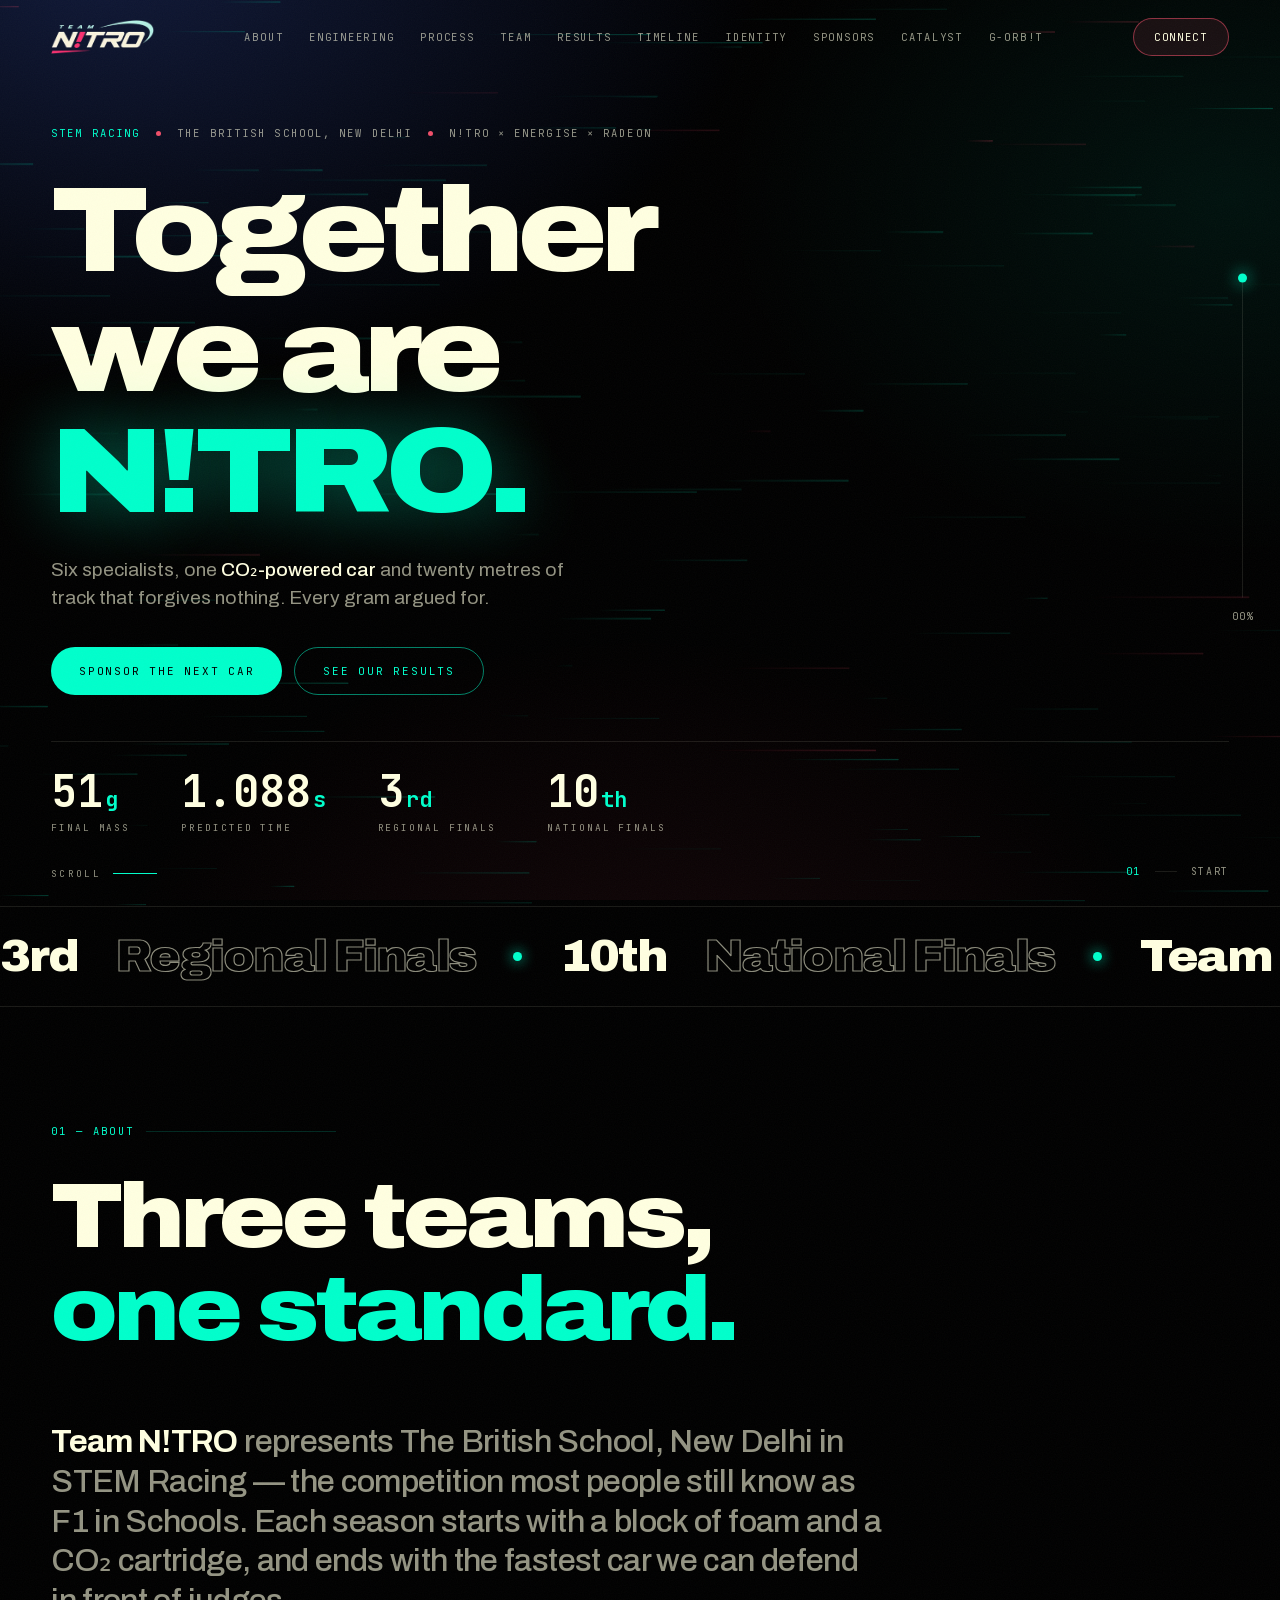
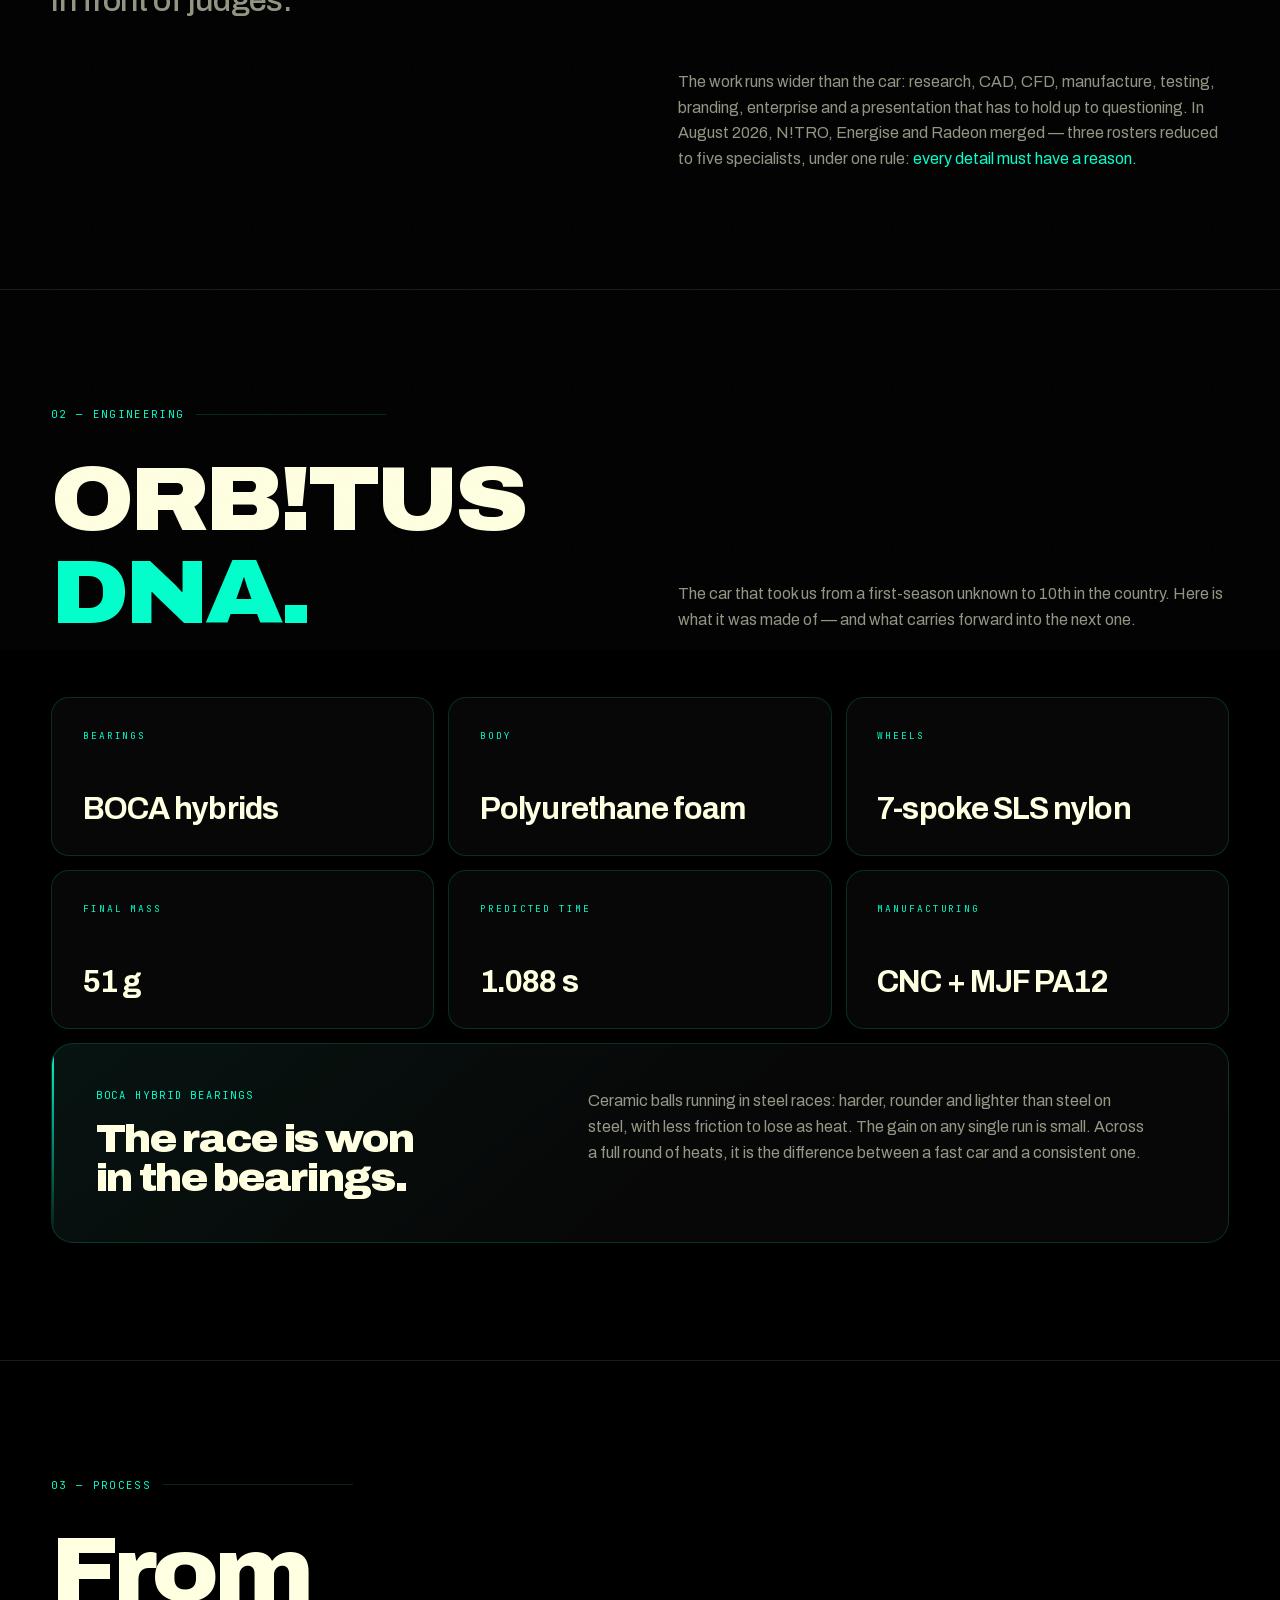
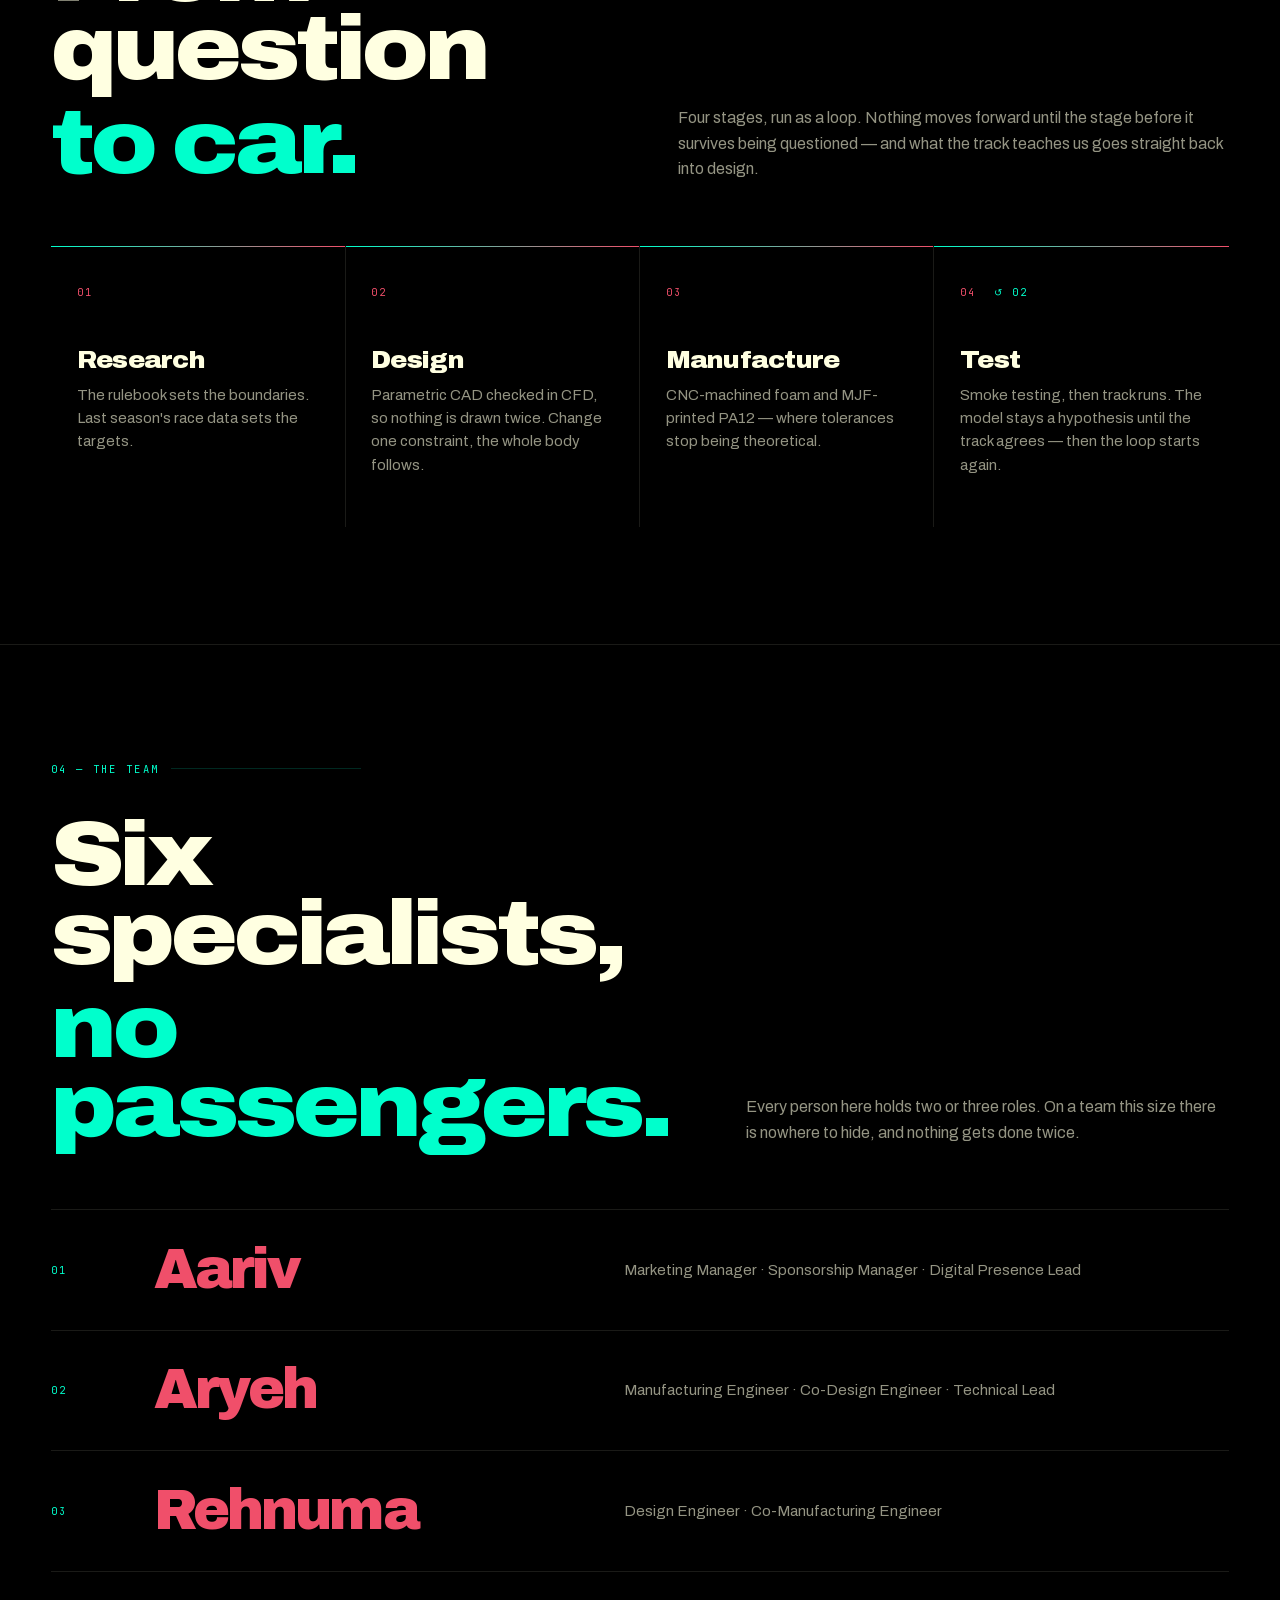
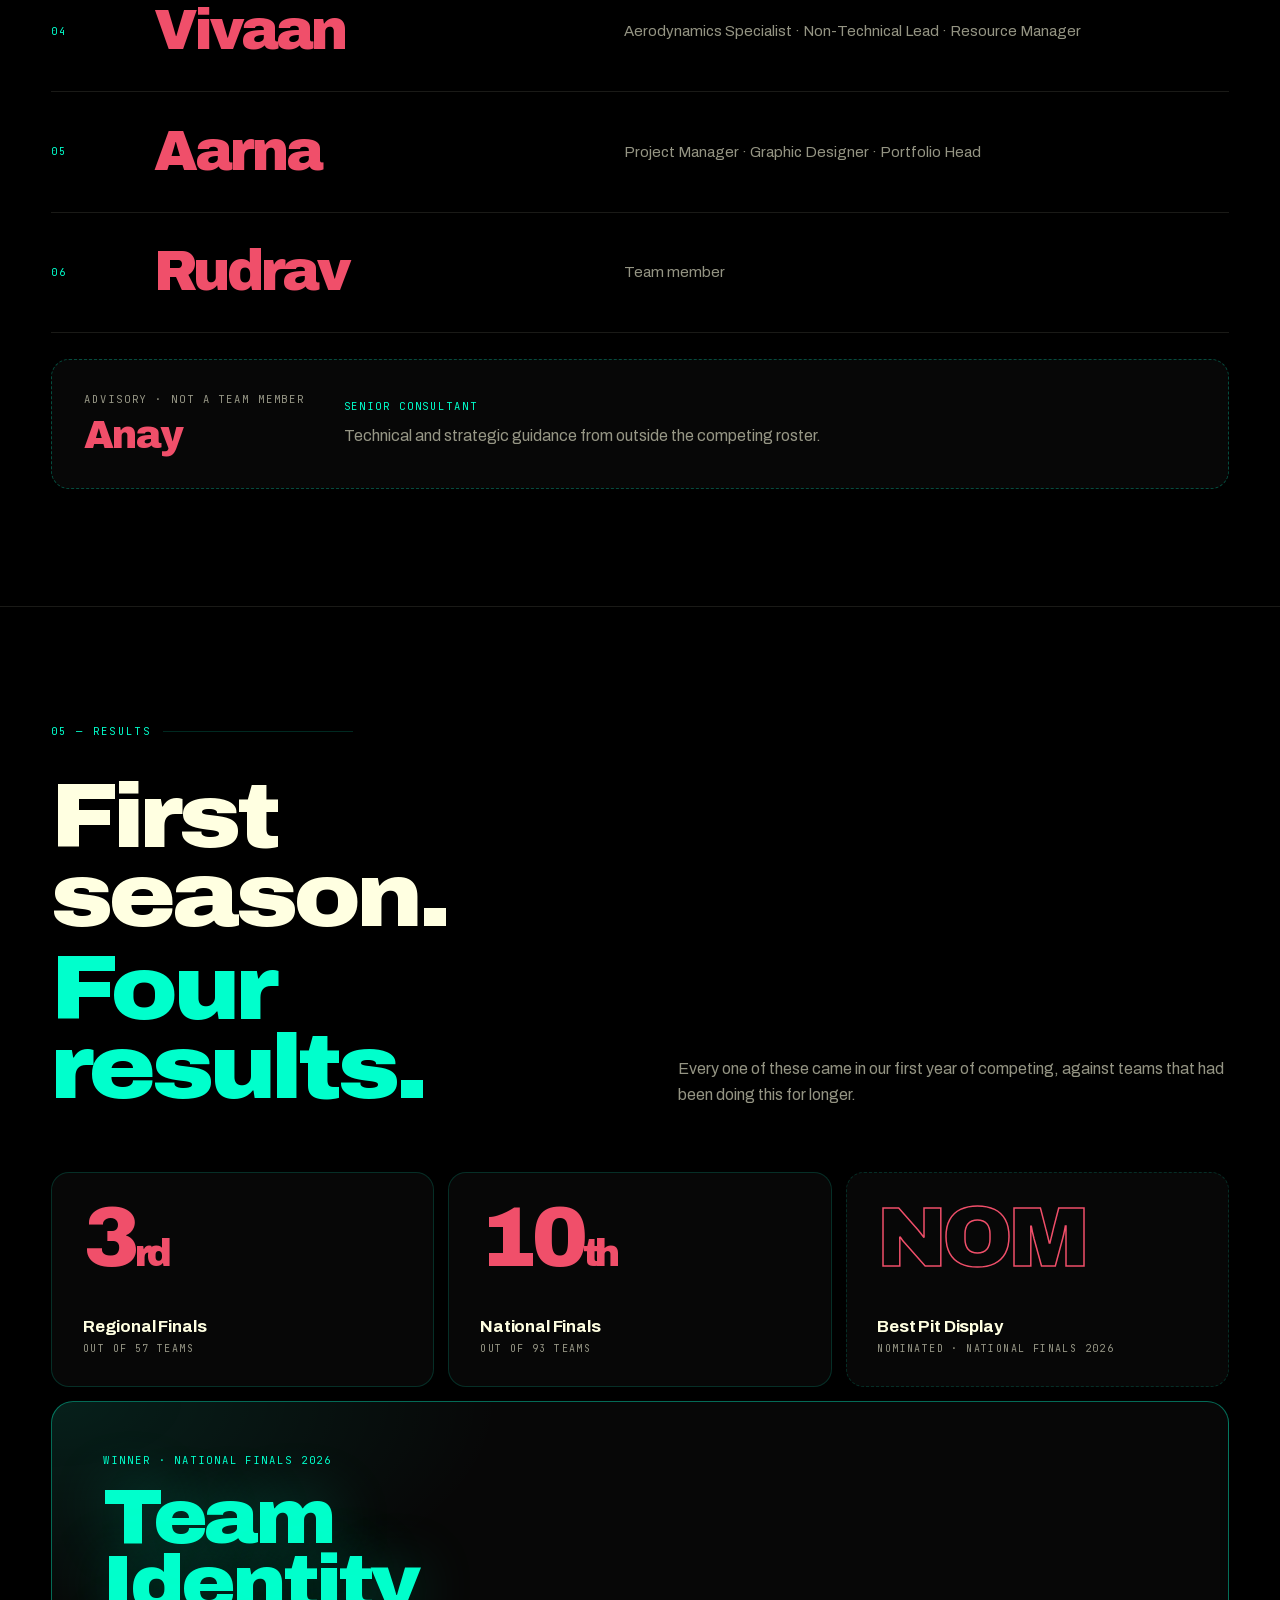
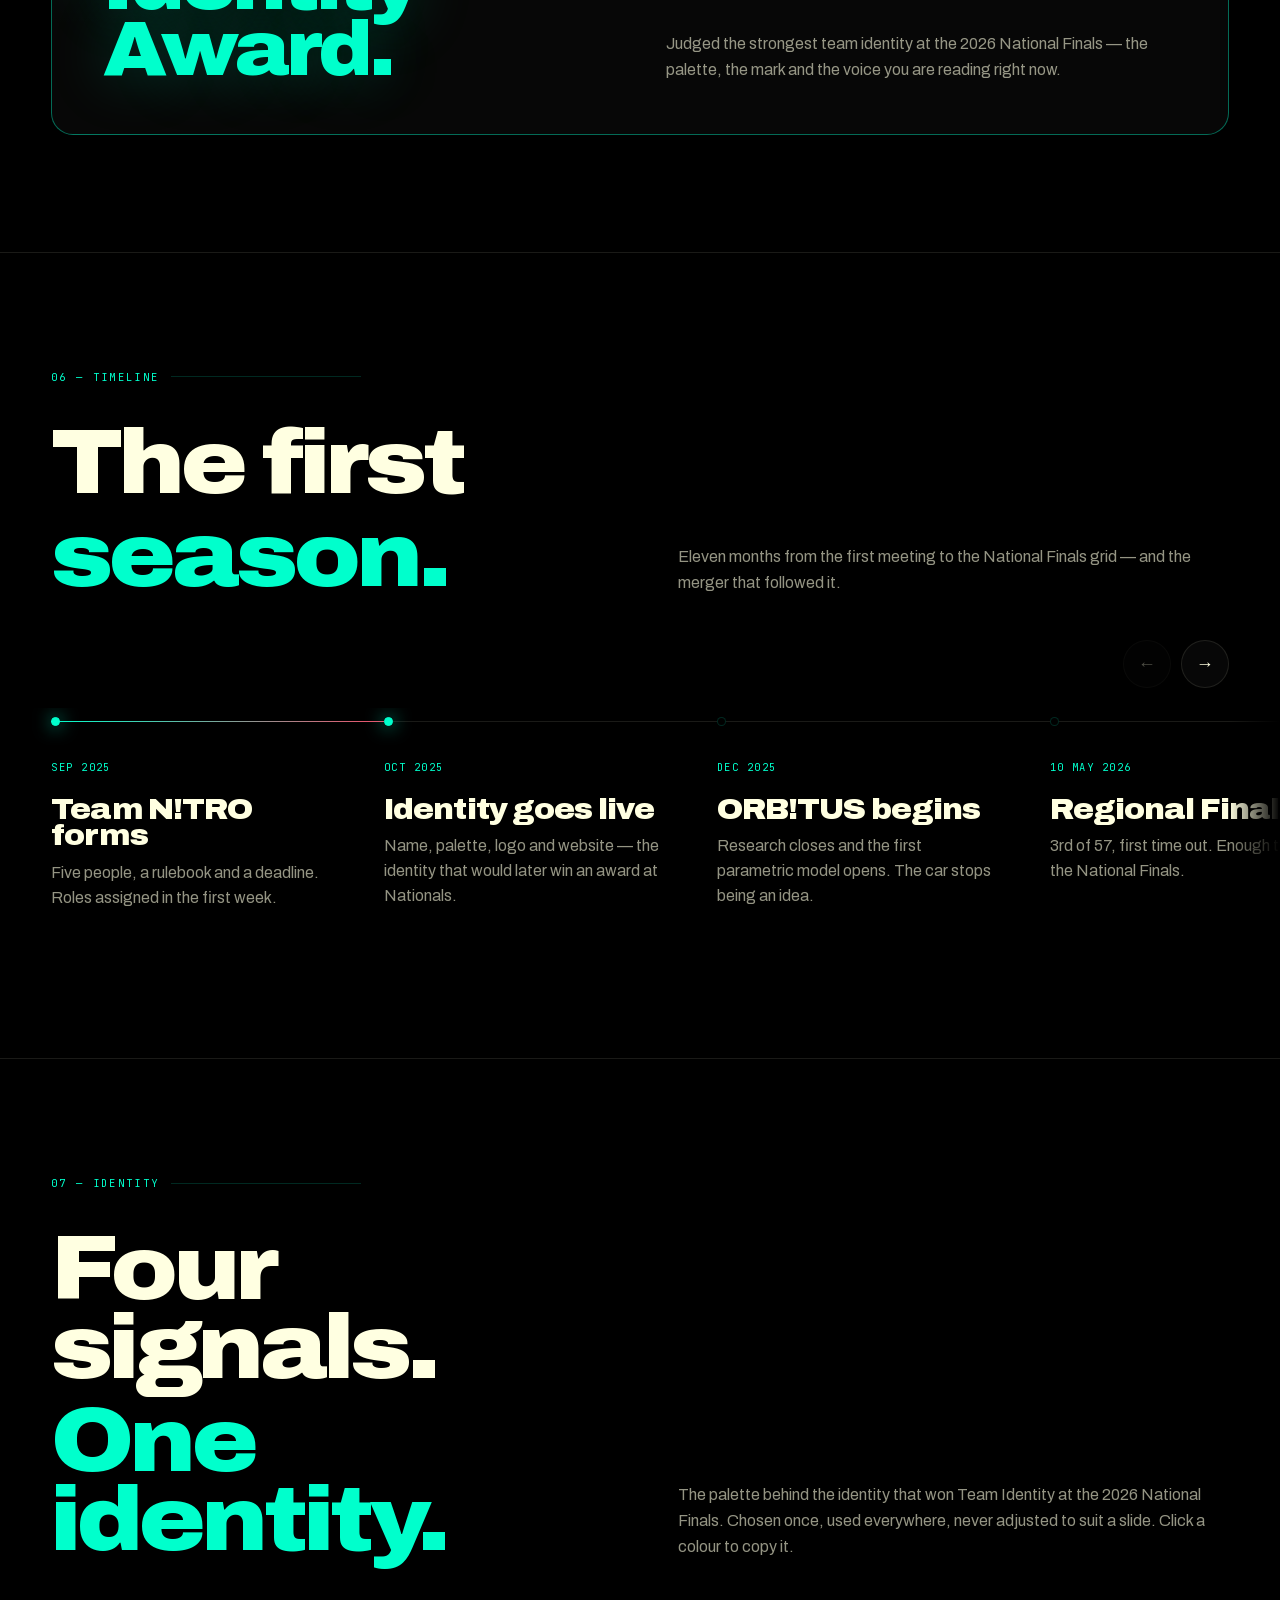
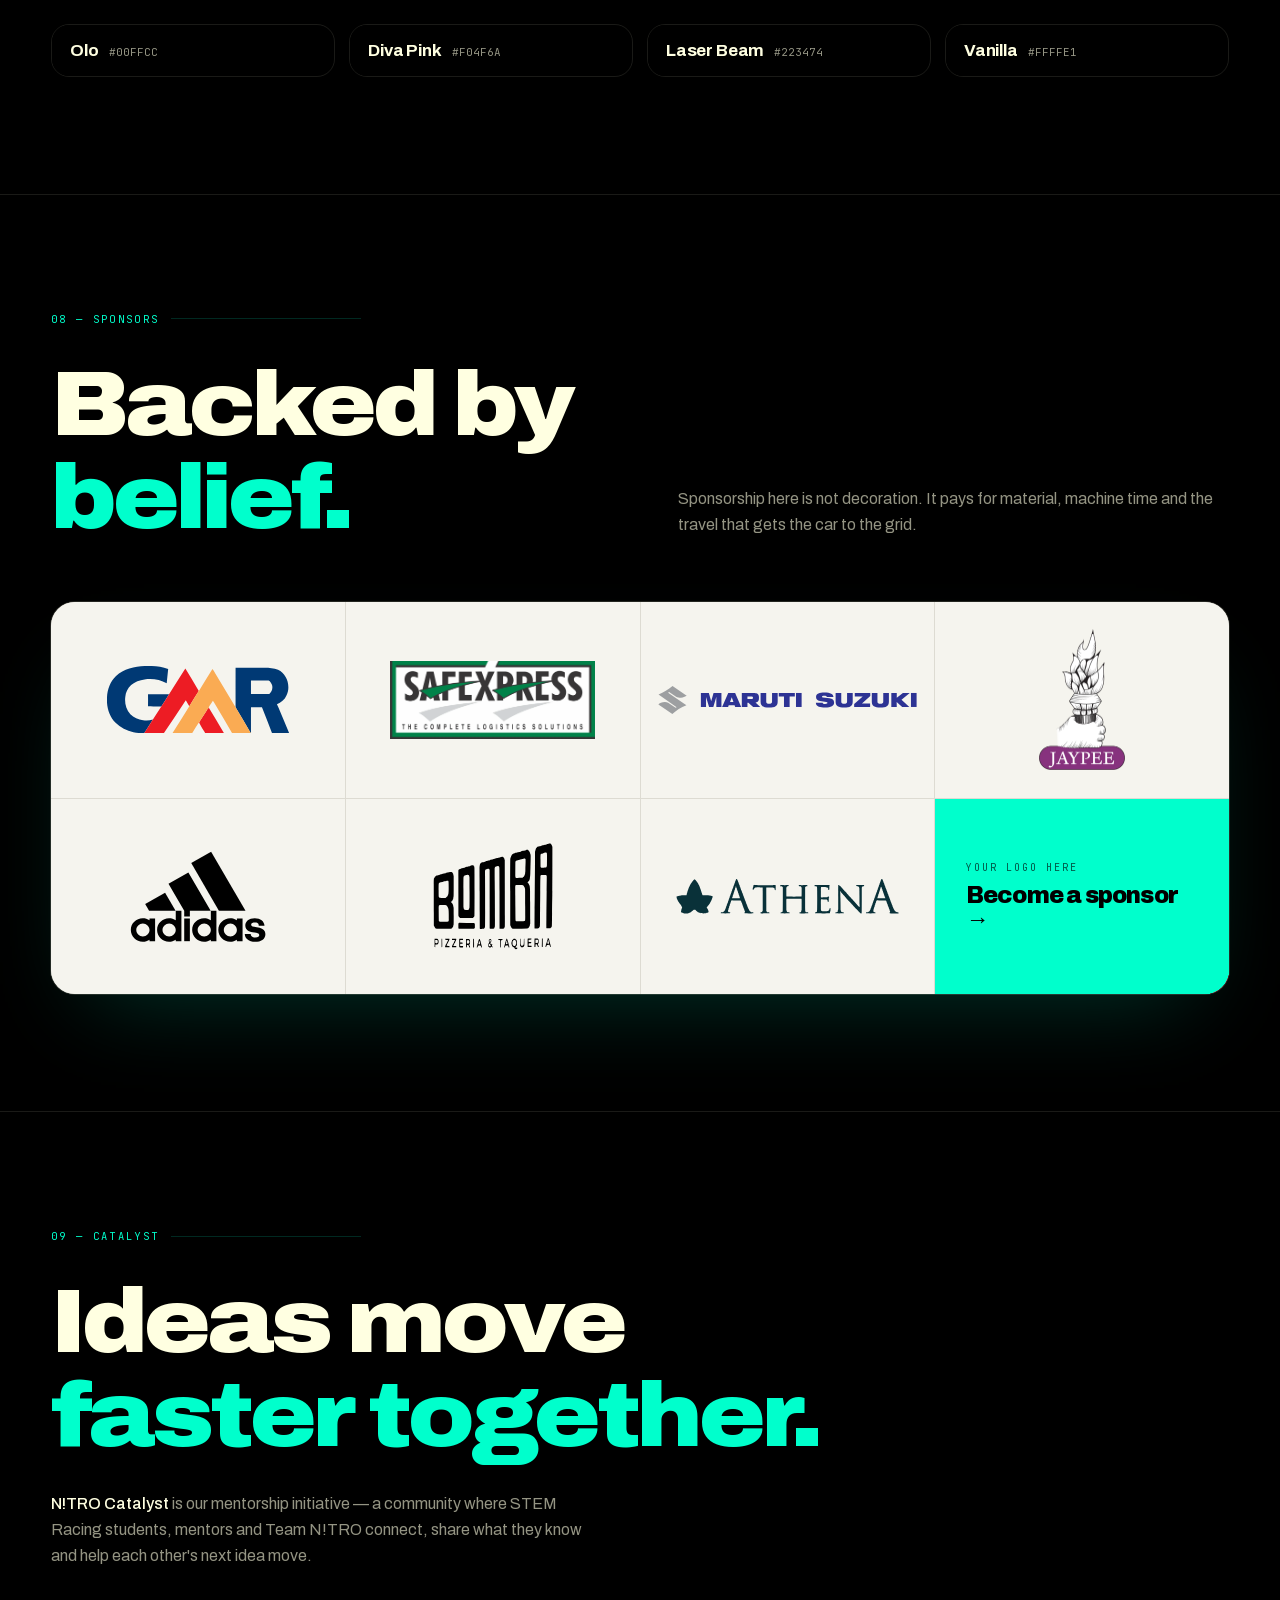
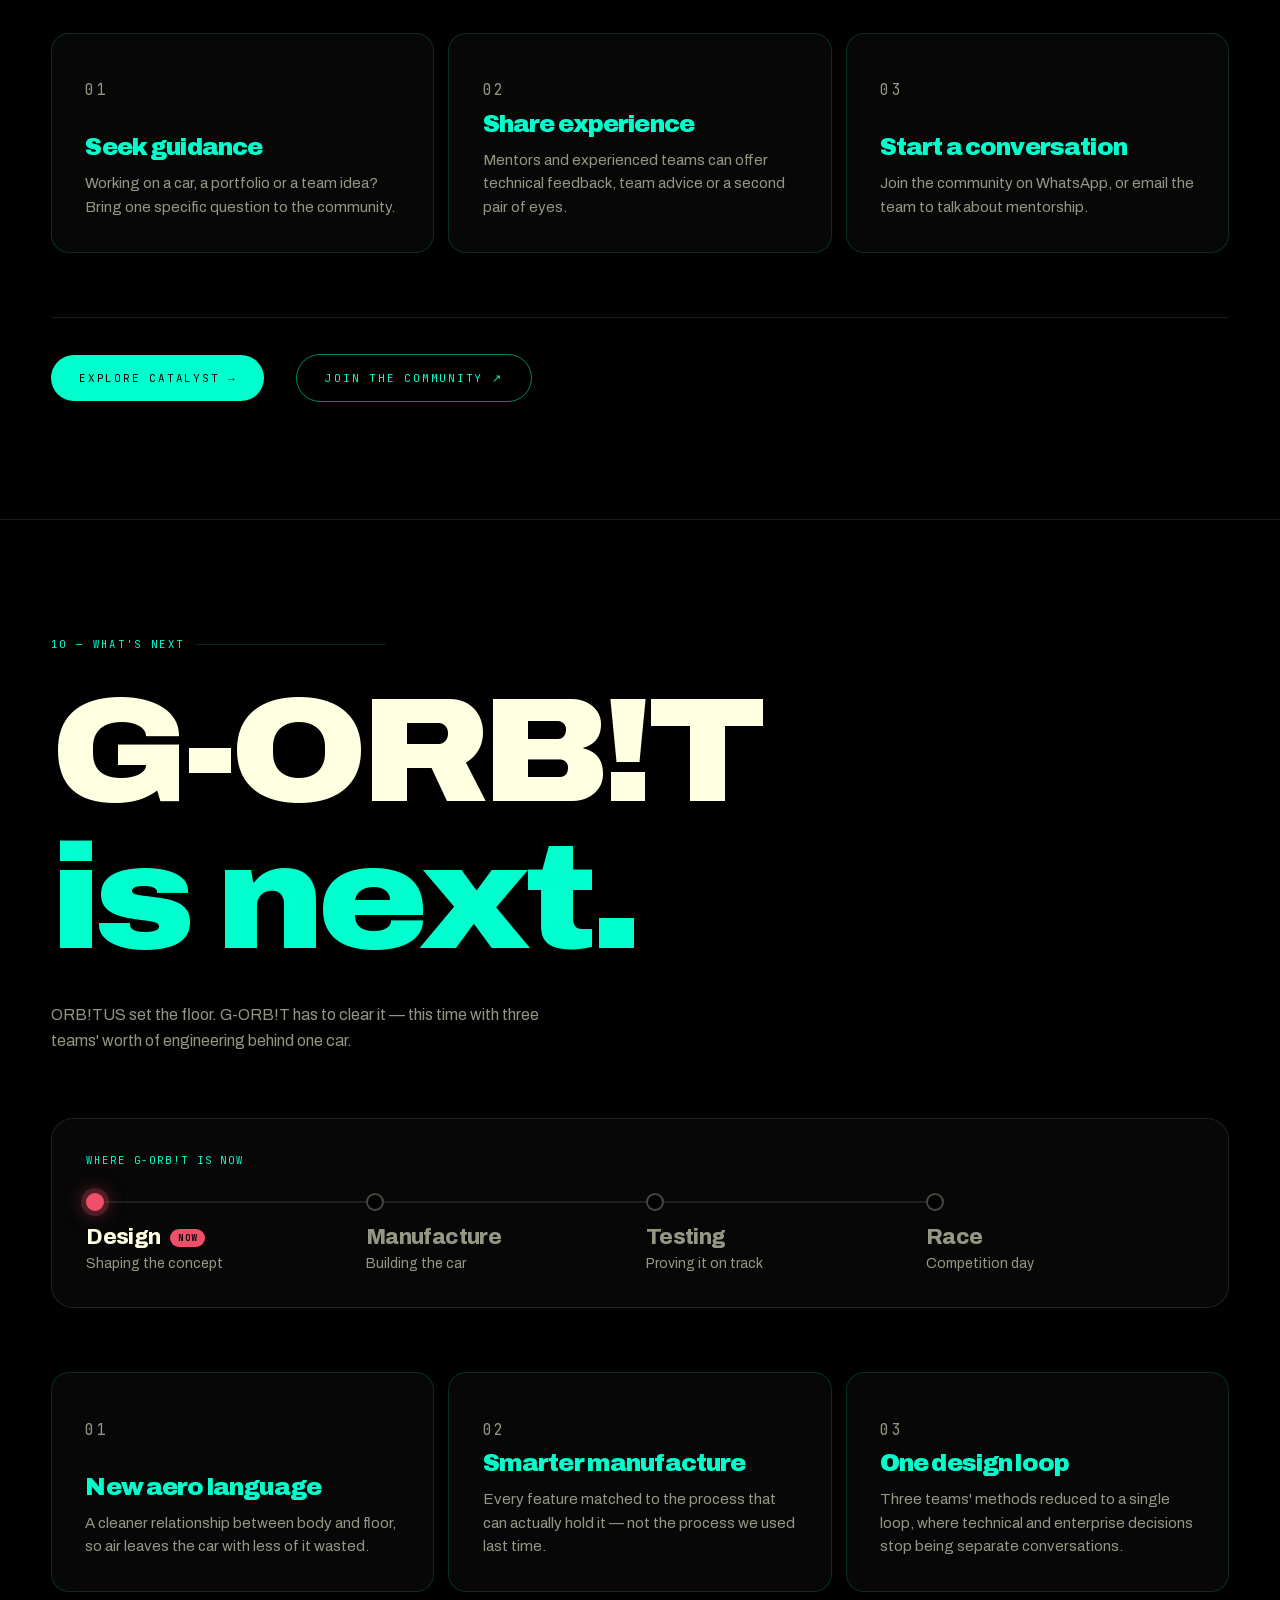
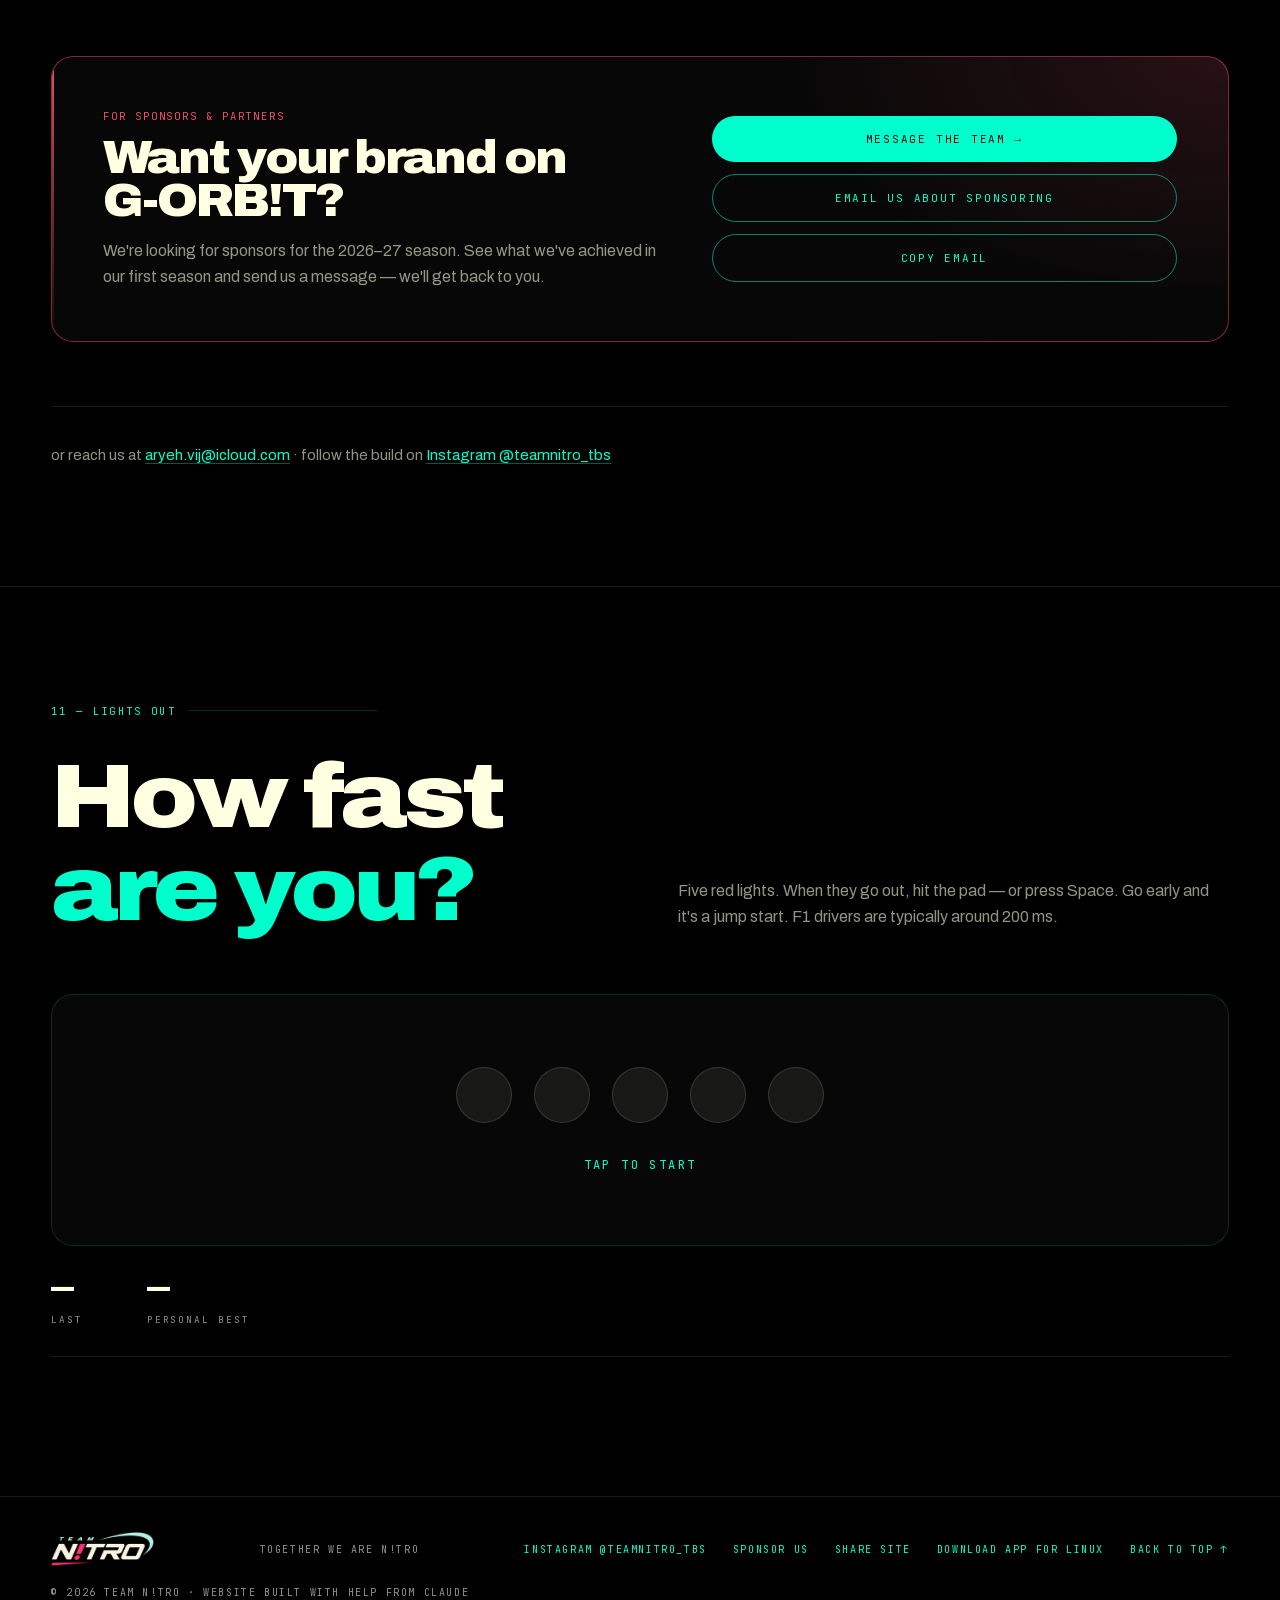
==== commit 8e495f12: "Update the share-preview image to say Six specialists Co-Authored-By: Claude Opus 5.5 <noreply@anthr" ====
--- a/index.html
+++ b/index.html
@@ -10,7 +10,7 @@
 <meta property="og:type" content="website">
 <link rel="canonical" href="https://teamnitro.org/">
 <meta property="og:url" content="https://teamnitro.org/">
-<meta property="og:image" content="https://teamnitro.org/og-image.png?v=2">
+<meta property="og:image" content="https://teamnitro.org/og-image.png?v=3">
 <meta property="og:image:width" content="1200">
 <meta property="og:image:height" content="630">
 <meta property="og:image:alt" content="Team N!TRO — STEM Racing, The British School, New Delhi">
@@ -32,7 +32,7 @@
   "sport": "STEM Racing",
   "url": "https://teamnitro.org/",
   "logo": "https://teamnitro.org/logo-512.png",
-  "image": "https://teamnitro.org/og-image.png?v=2",
+  "image": "https://teamnitro.org/og-image.png?v=3",
   "email": "aryeh.vij@icloud.com",
   "description": "STEM Racing (formerly F1 in Schools) team from The British School, New Delhi. 3rd at Regional Finals, 10th at National Finals and winners of the 2026 Team Identity Award.",
   "location": { "@type": "Place", "name": "The British School, New Delhi" },
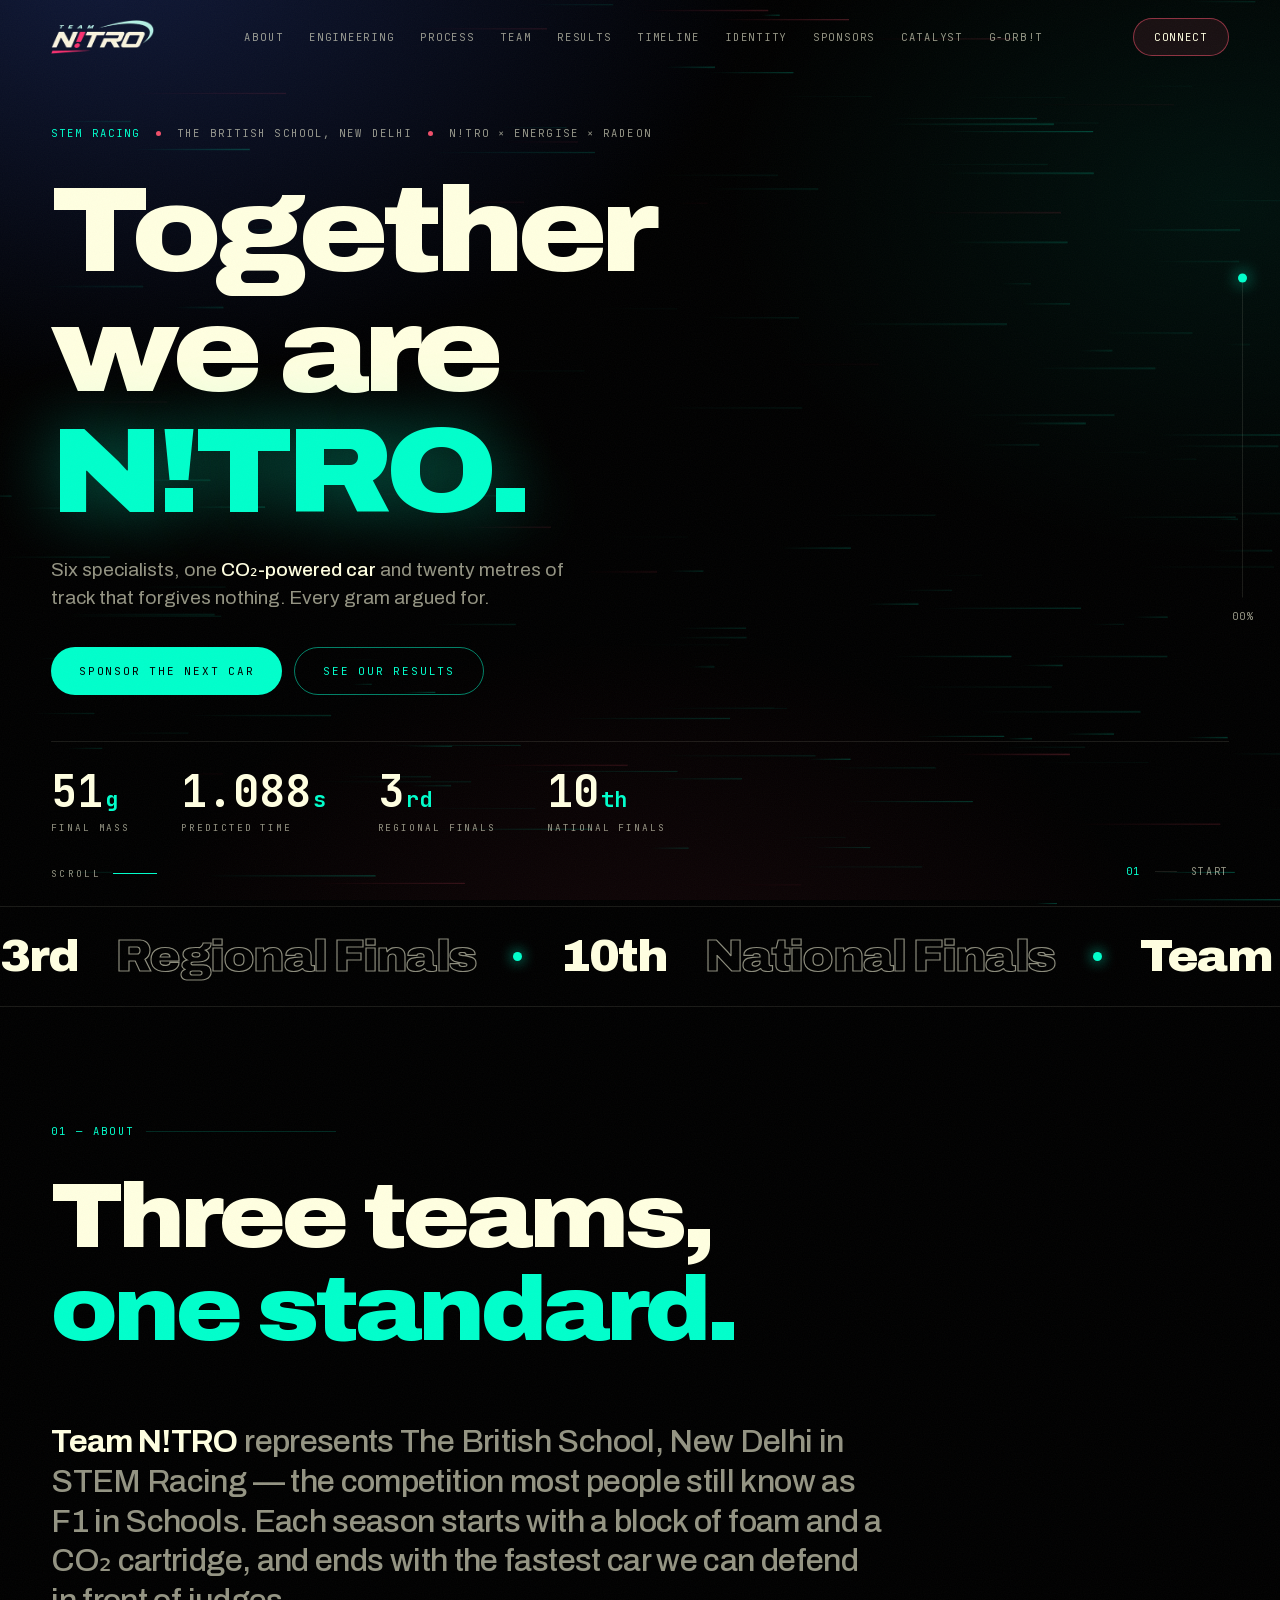
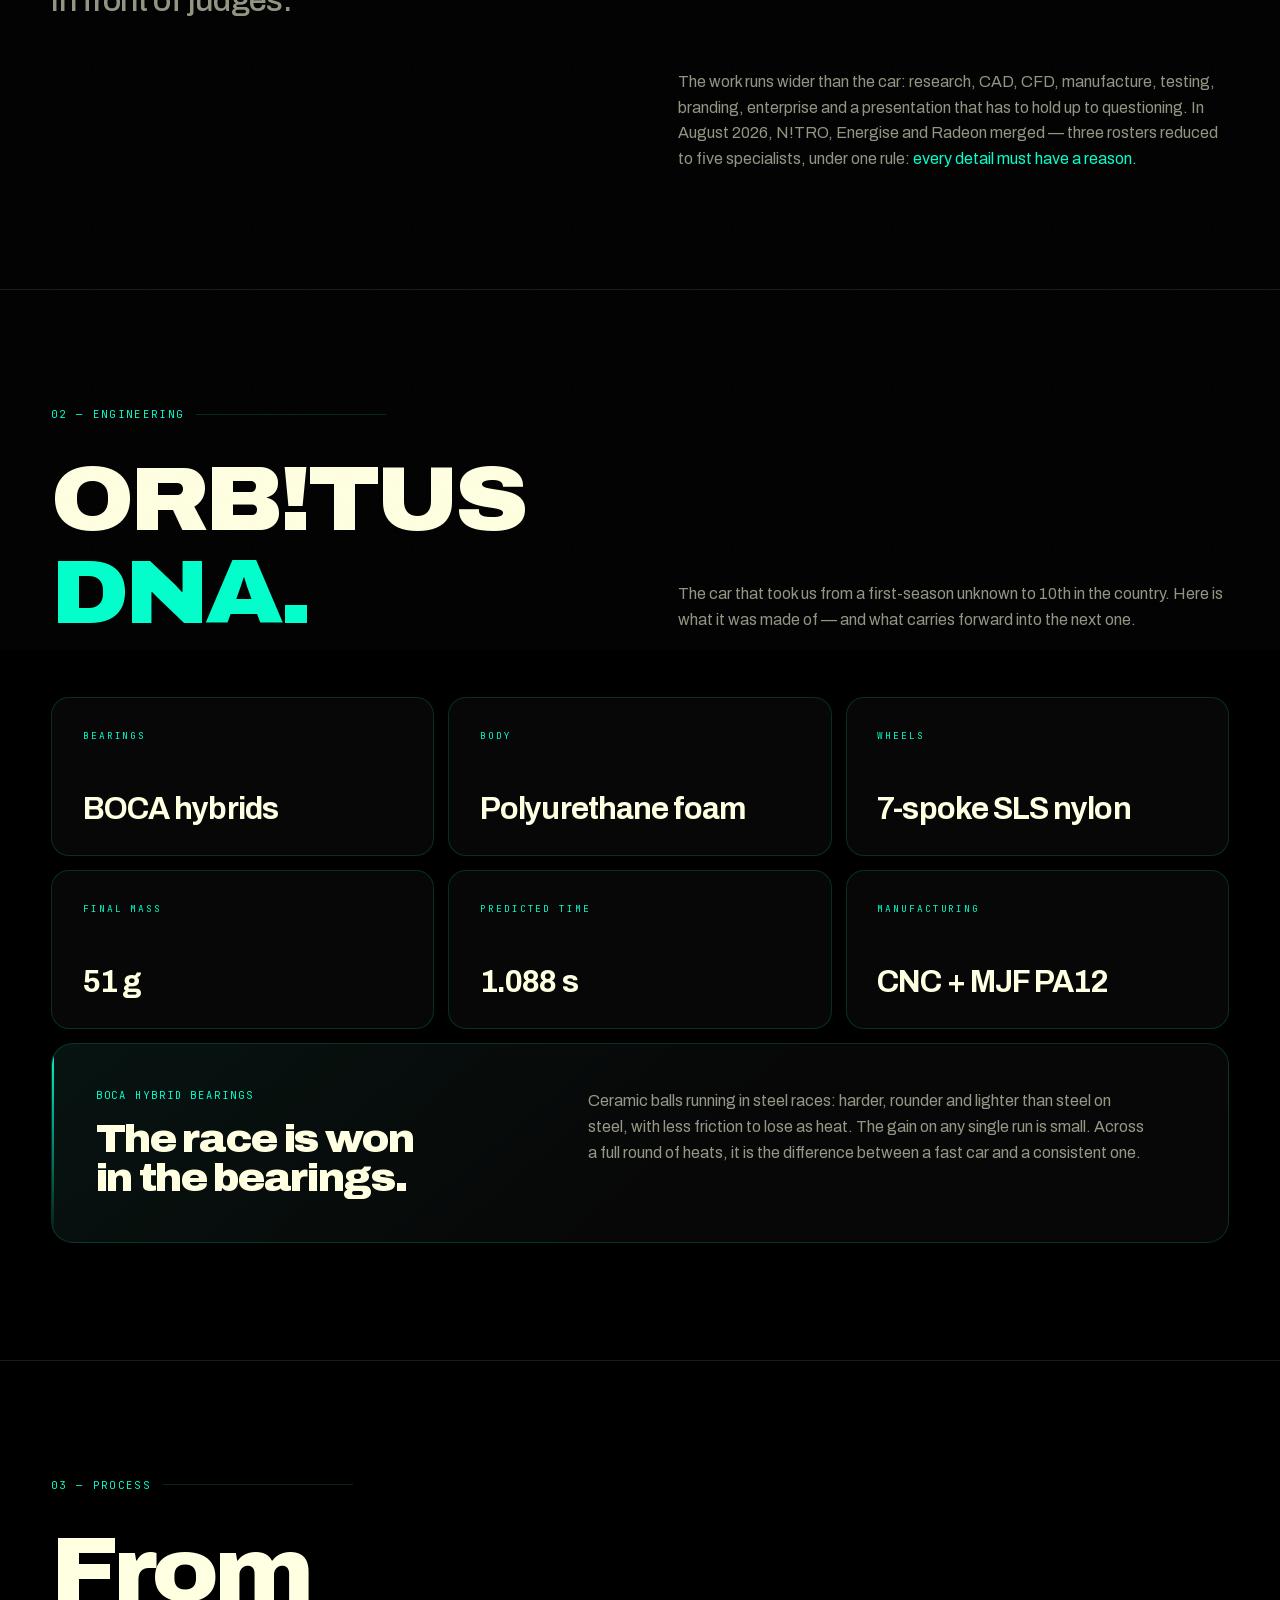
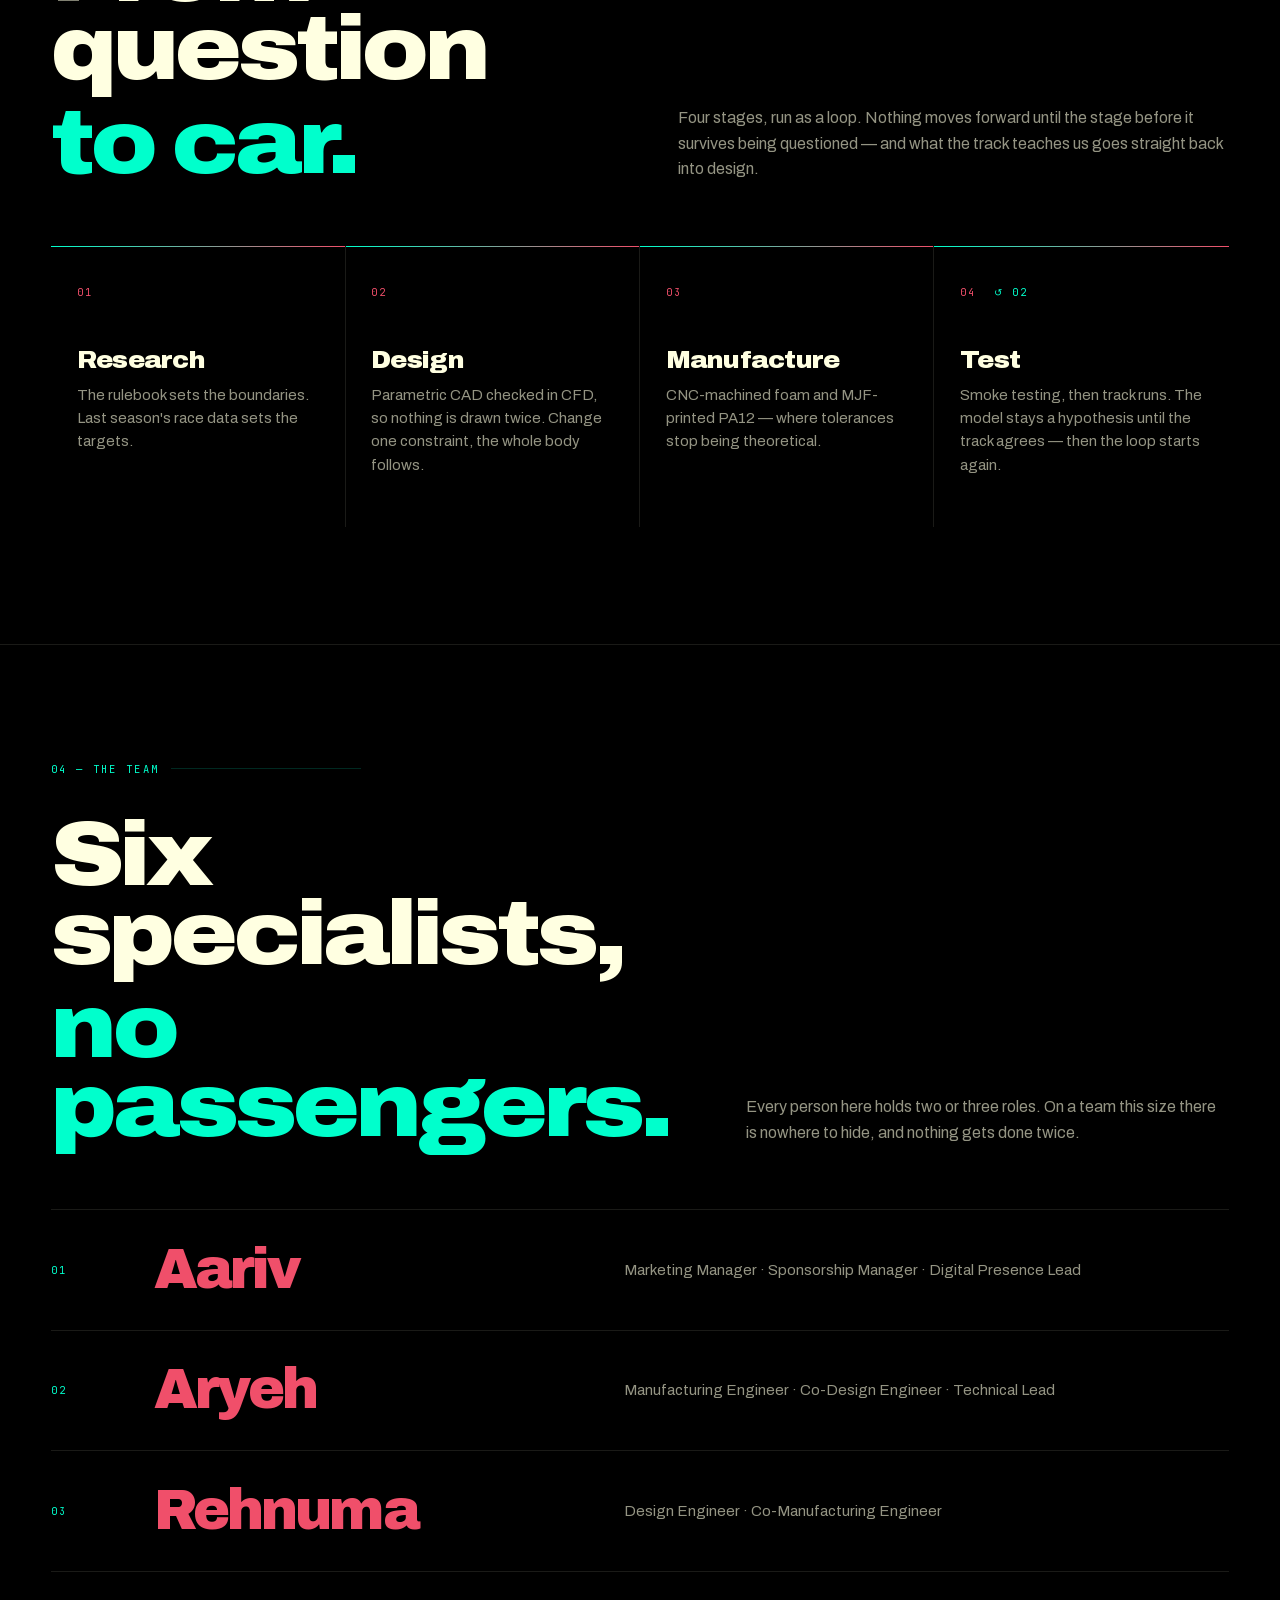
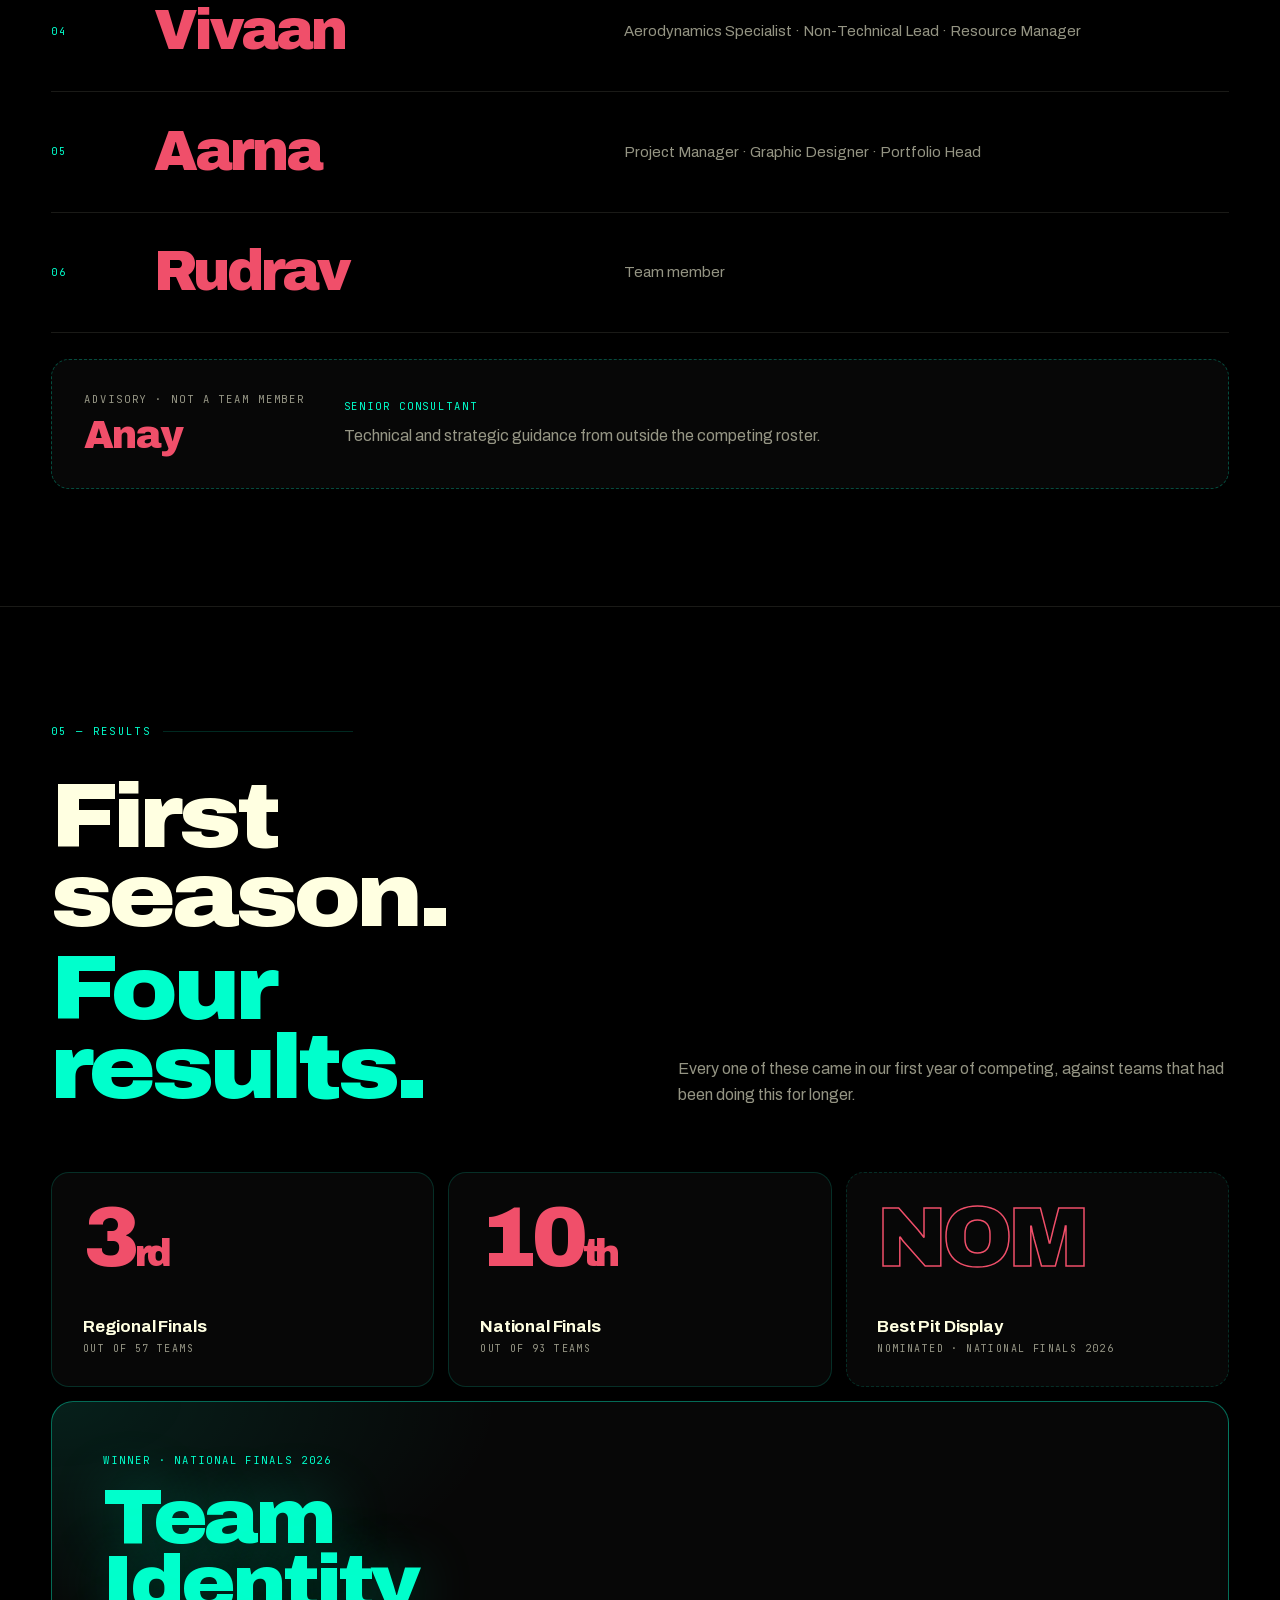
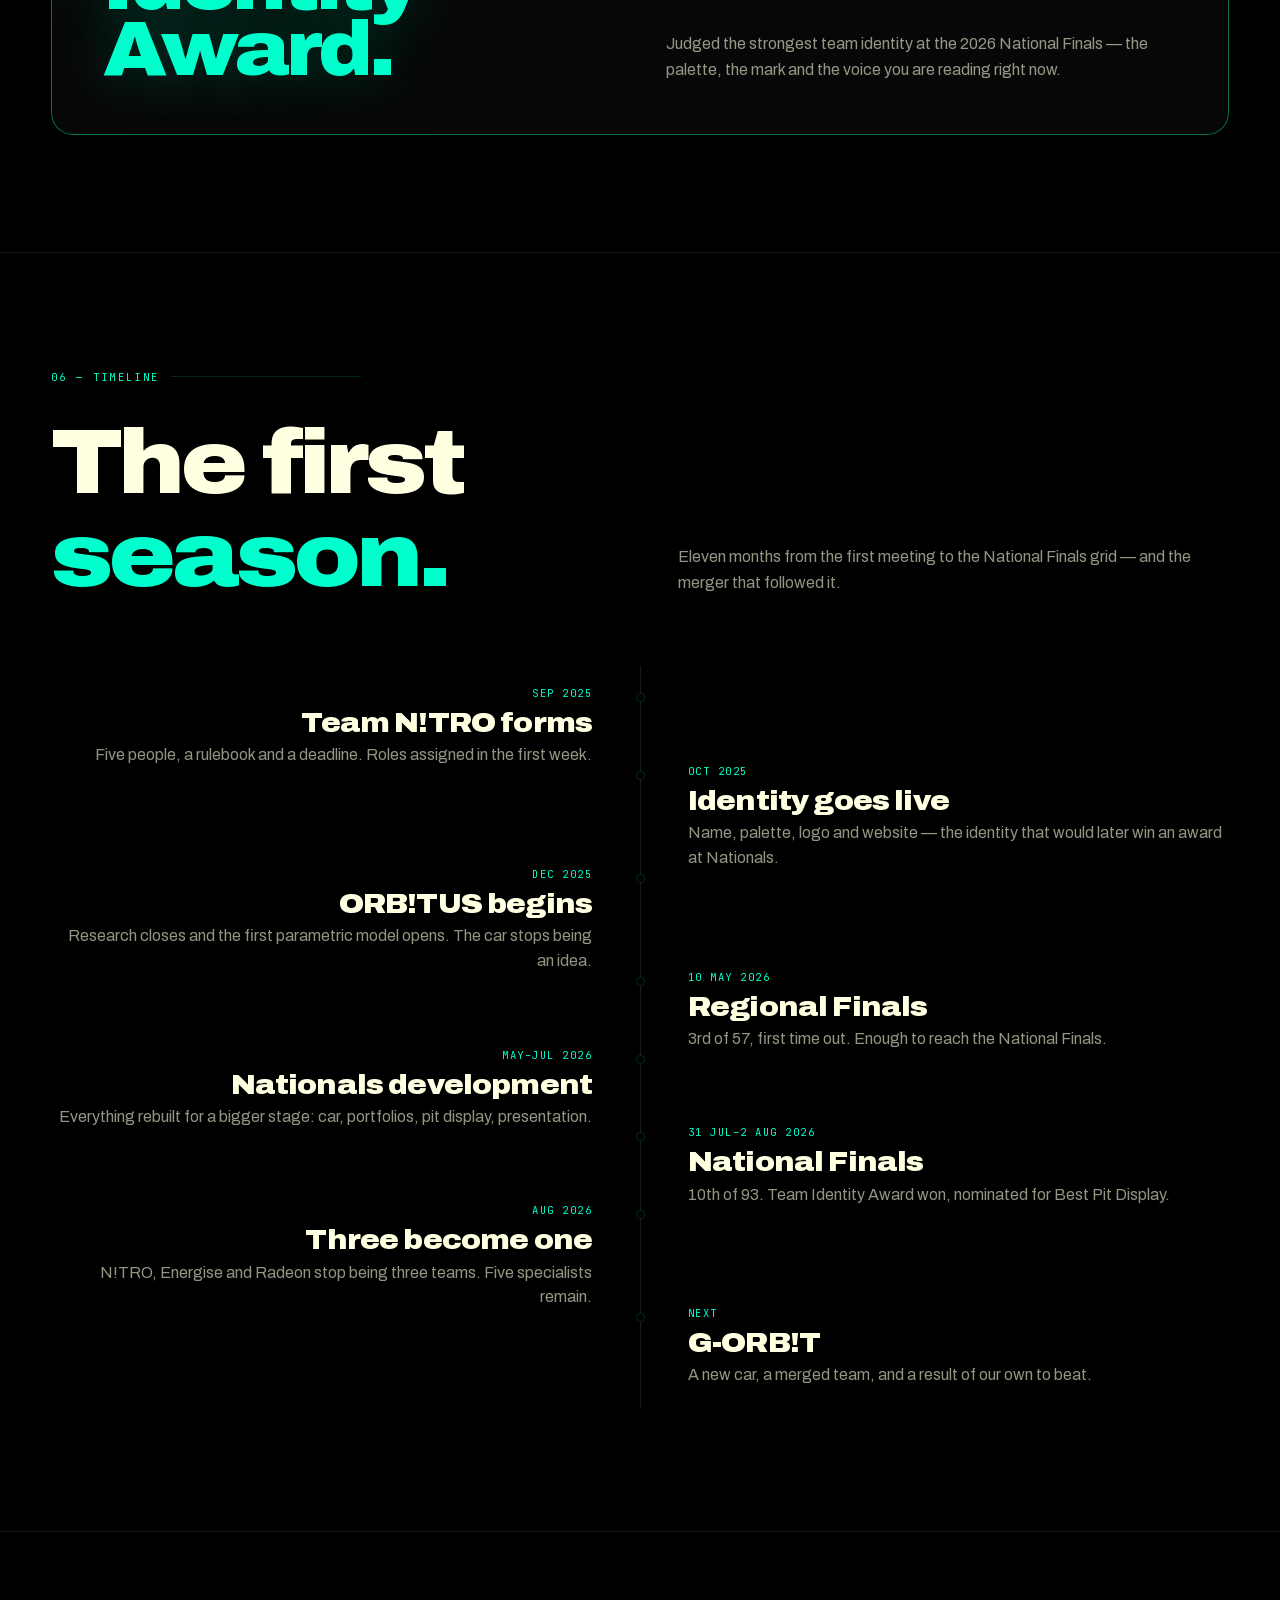
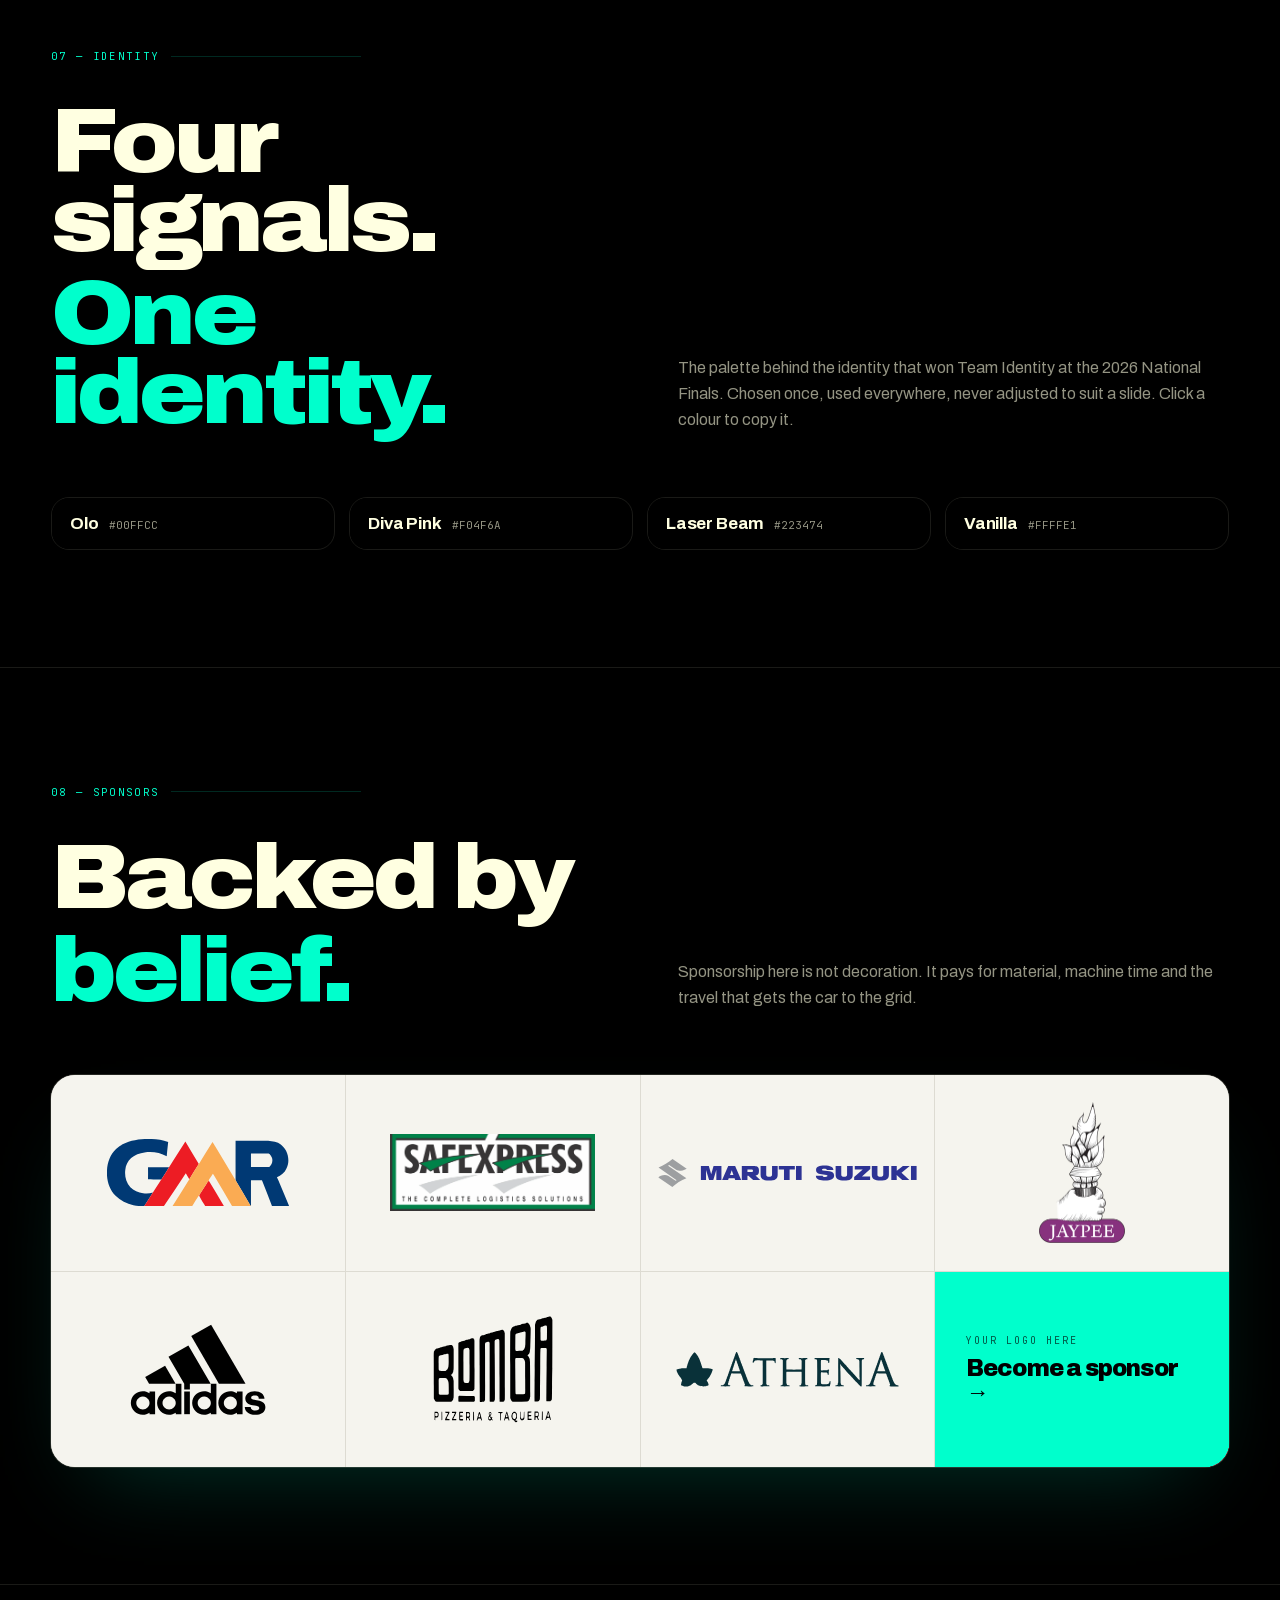
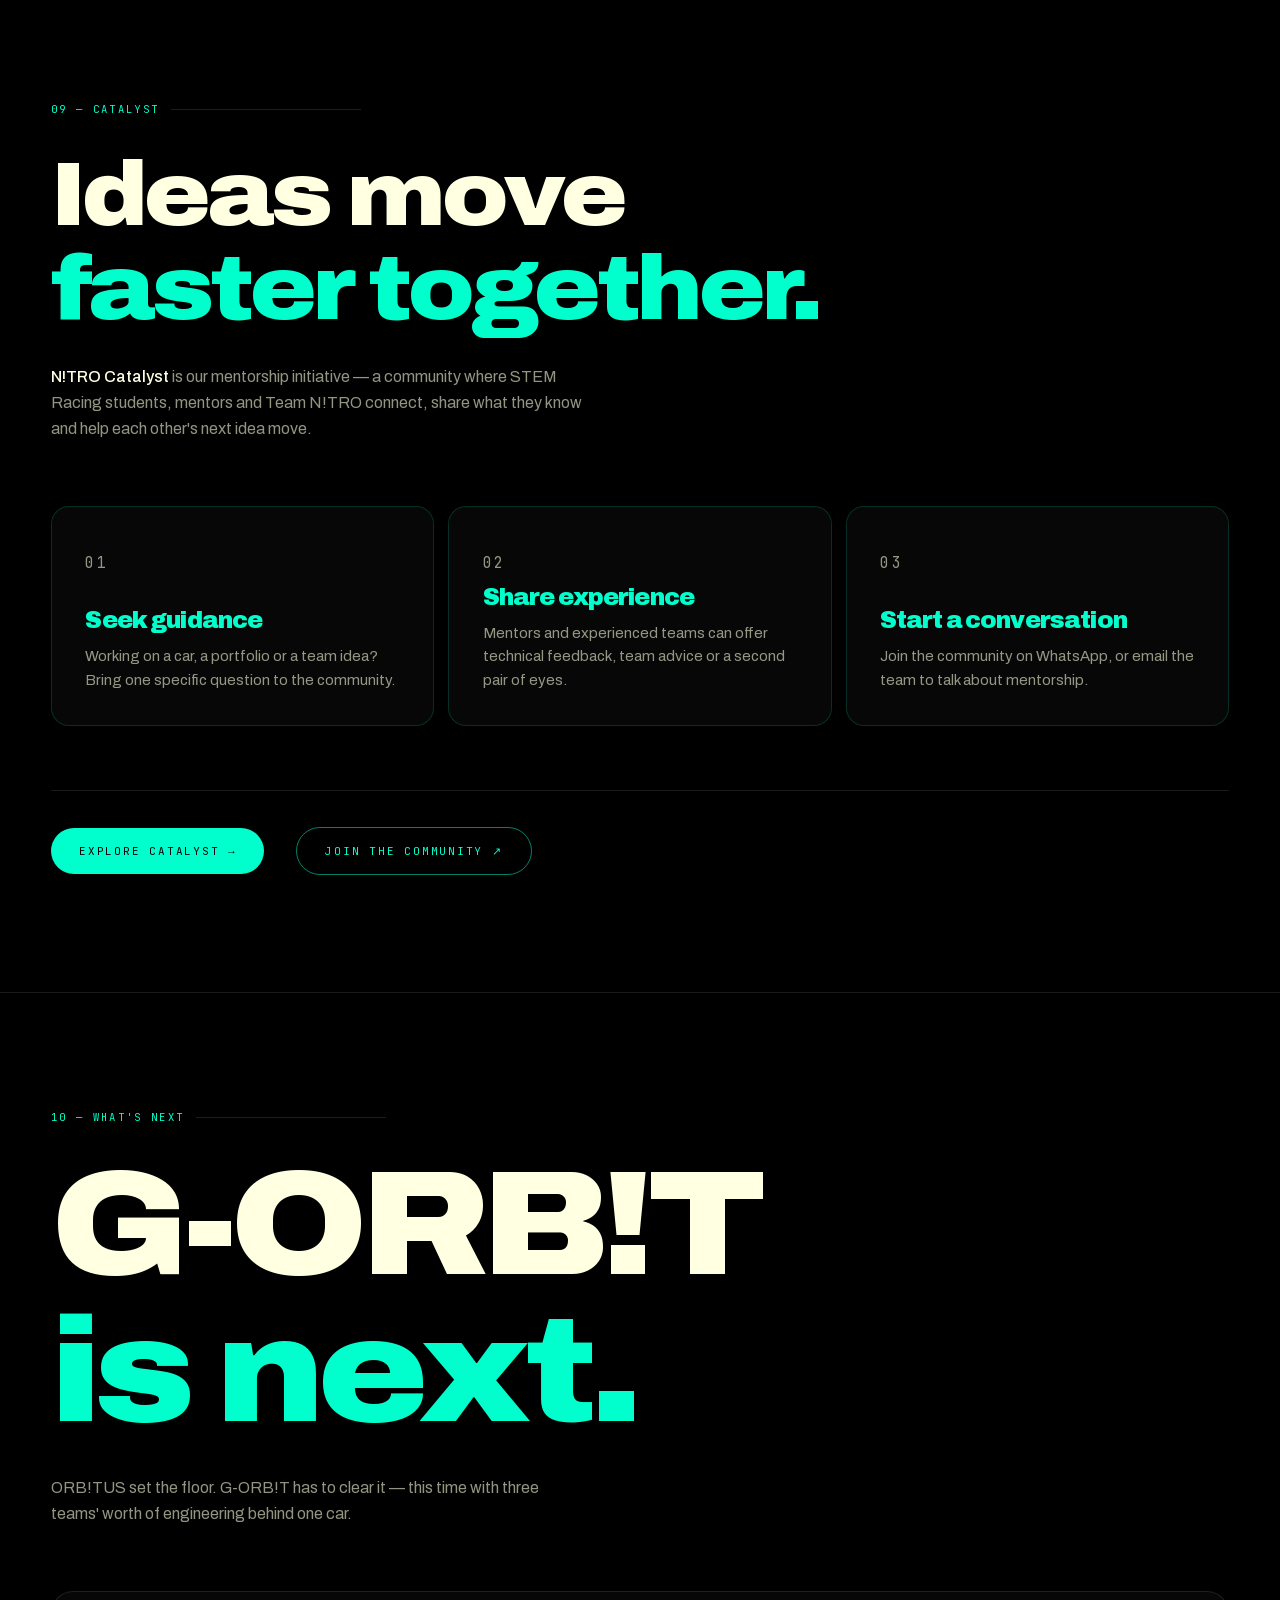
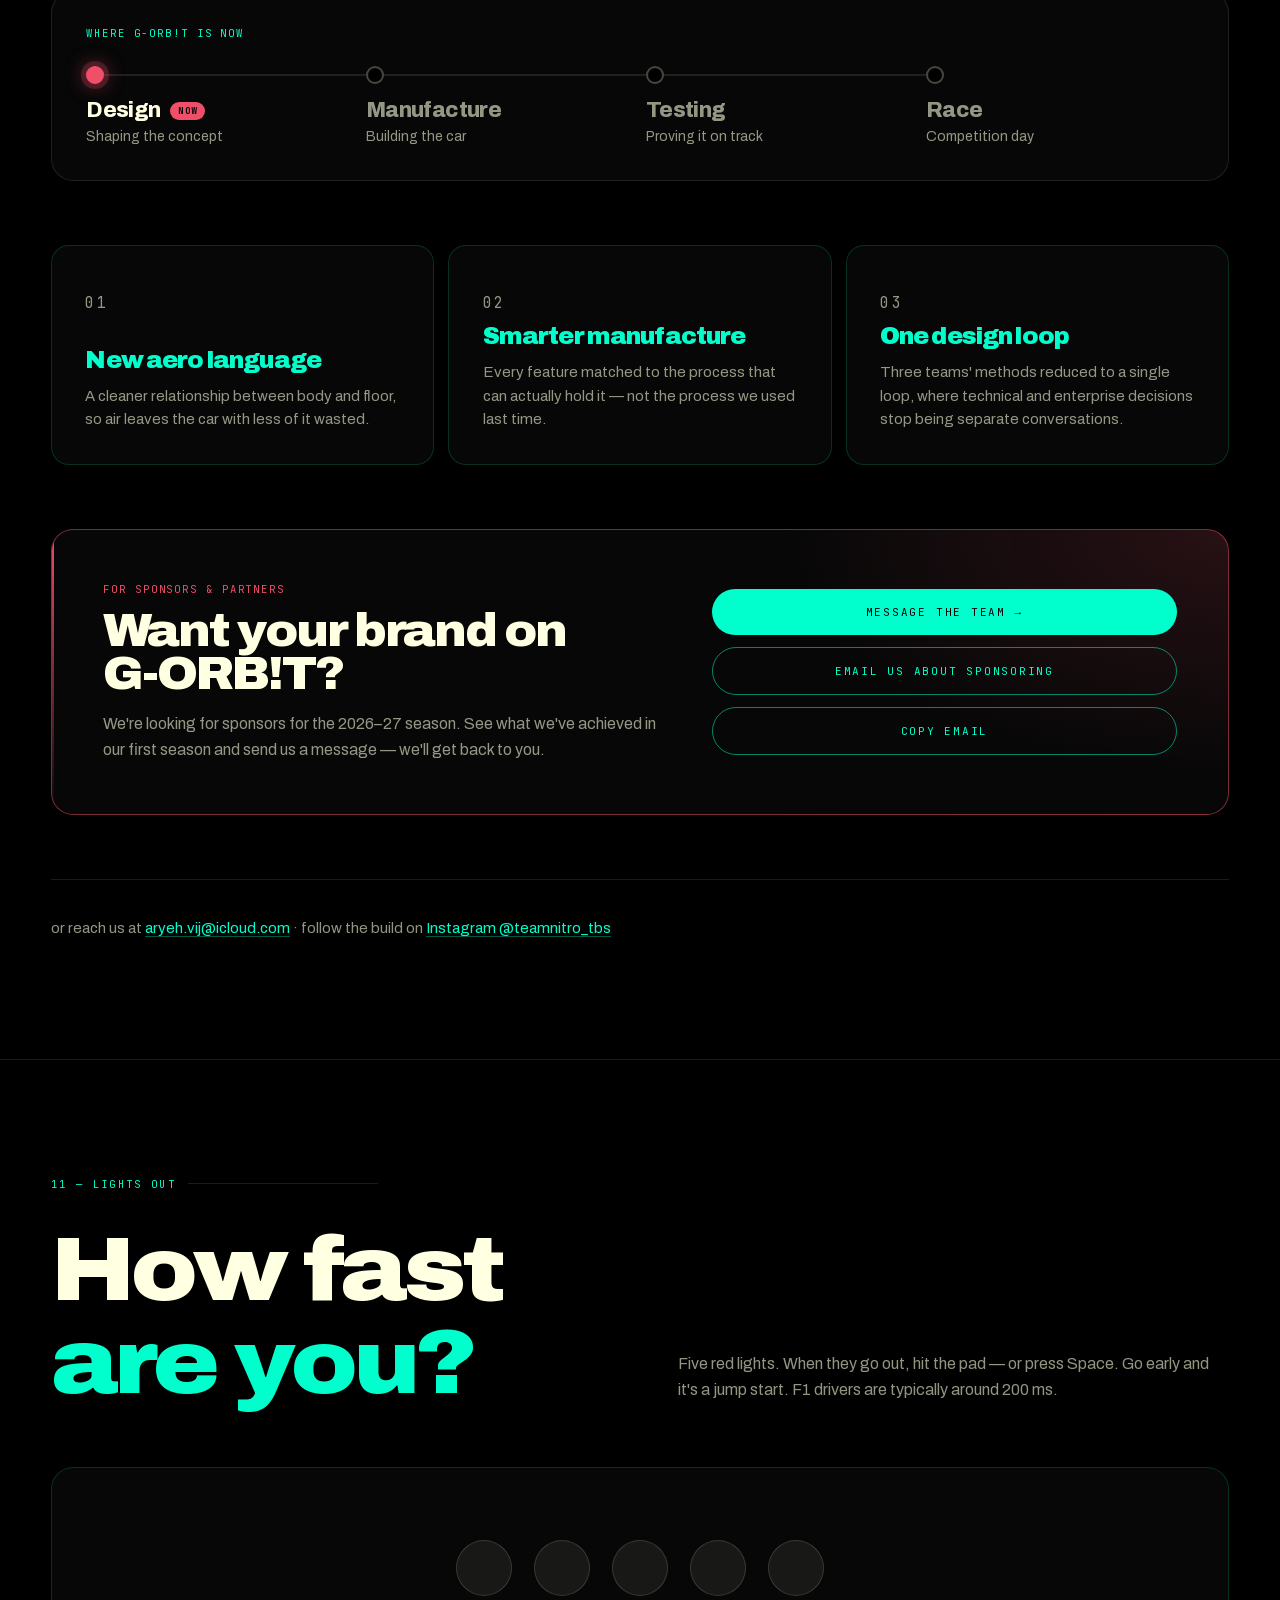
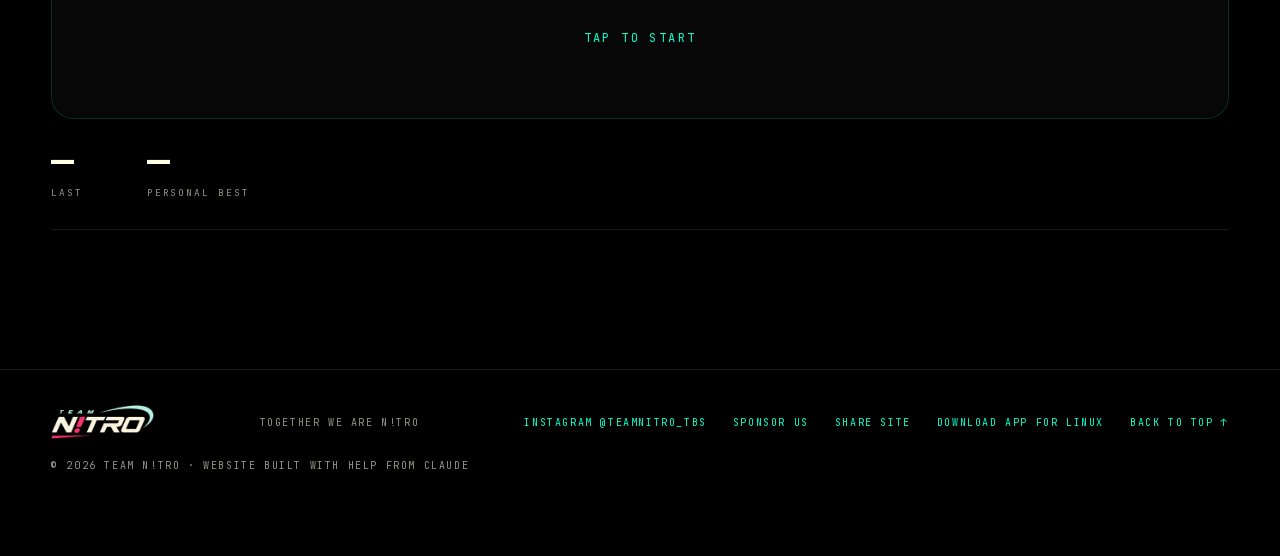
==== commit 647a3e86: "Make the timeline vertical on every screen The sideways strip looked unfinished on Macs and made peo" ====
--- a/index.html
+++ b/index.html
@@ -953,11 +953,7 @@
       Eleven months from the first meeting to the National Finals grid — and the merger that followed it.
     </p>
   </div>
-  <div class="tl-nav" id="tlNav">
-    <button type="button" id="tlPrev" aria-label="Earlier in the timeline" data-cur>←</button>
-    <button type="button" id="tlNext" aria-label="Later in the timeline" data-cur>→</button>
-  </div>
-  <div class="tl-pin" id="tlPin"><div class="tl-sticky" id="tlScroll" tabindex="0" role="group" aria-label="Season timeline, scrolls sideways">
+  <div class="tl-pin" id="tlPin"><div class="tl-sticky" id="tlScroll">
   <div class="track" id="track">
     <div class="track-fill" id="trackFill"></div>
     <article class="lap"><time>SEP 2025</time><div><h3>Team N!TRO forms</h3><p>Five people, a rulebook and a deadline. Roles assigned in the first week.</p></div></article>
@@ -1264,7 +1260,7 @@
       teleIdx = $("#teleIdx"), teleName = $("#teleName"),
       trackEl = $("#track"), trackFill = $("#trackFill"), tlPin = $("#tlPin"),
       tlScroll = $("#tlScroll"), tlPrev = $("#tlPrev"), tlNext = $("#tlNext"),
-      tlWide = matchMedia("(min-width:1000px)"), tlH = false, tlPad = 0, tlLine = 0, lapLefts = [],
+      tlWide = { matches: false }, tlH = false,   /* sideways strip retired: the timeline is vertical on every screen */ tlPad = 0, tlLine = 0, lapLefts = [],
       laps = $$(".lap"),
       secs = $$("main section[id]"),
       navLinks = $$("#nav a"),
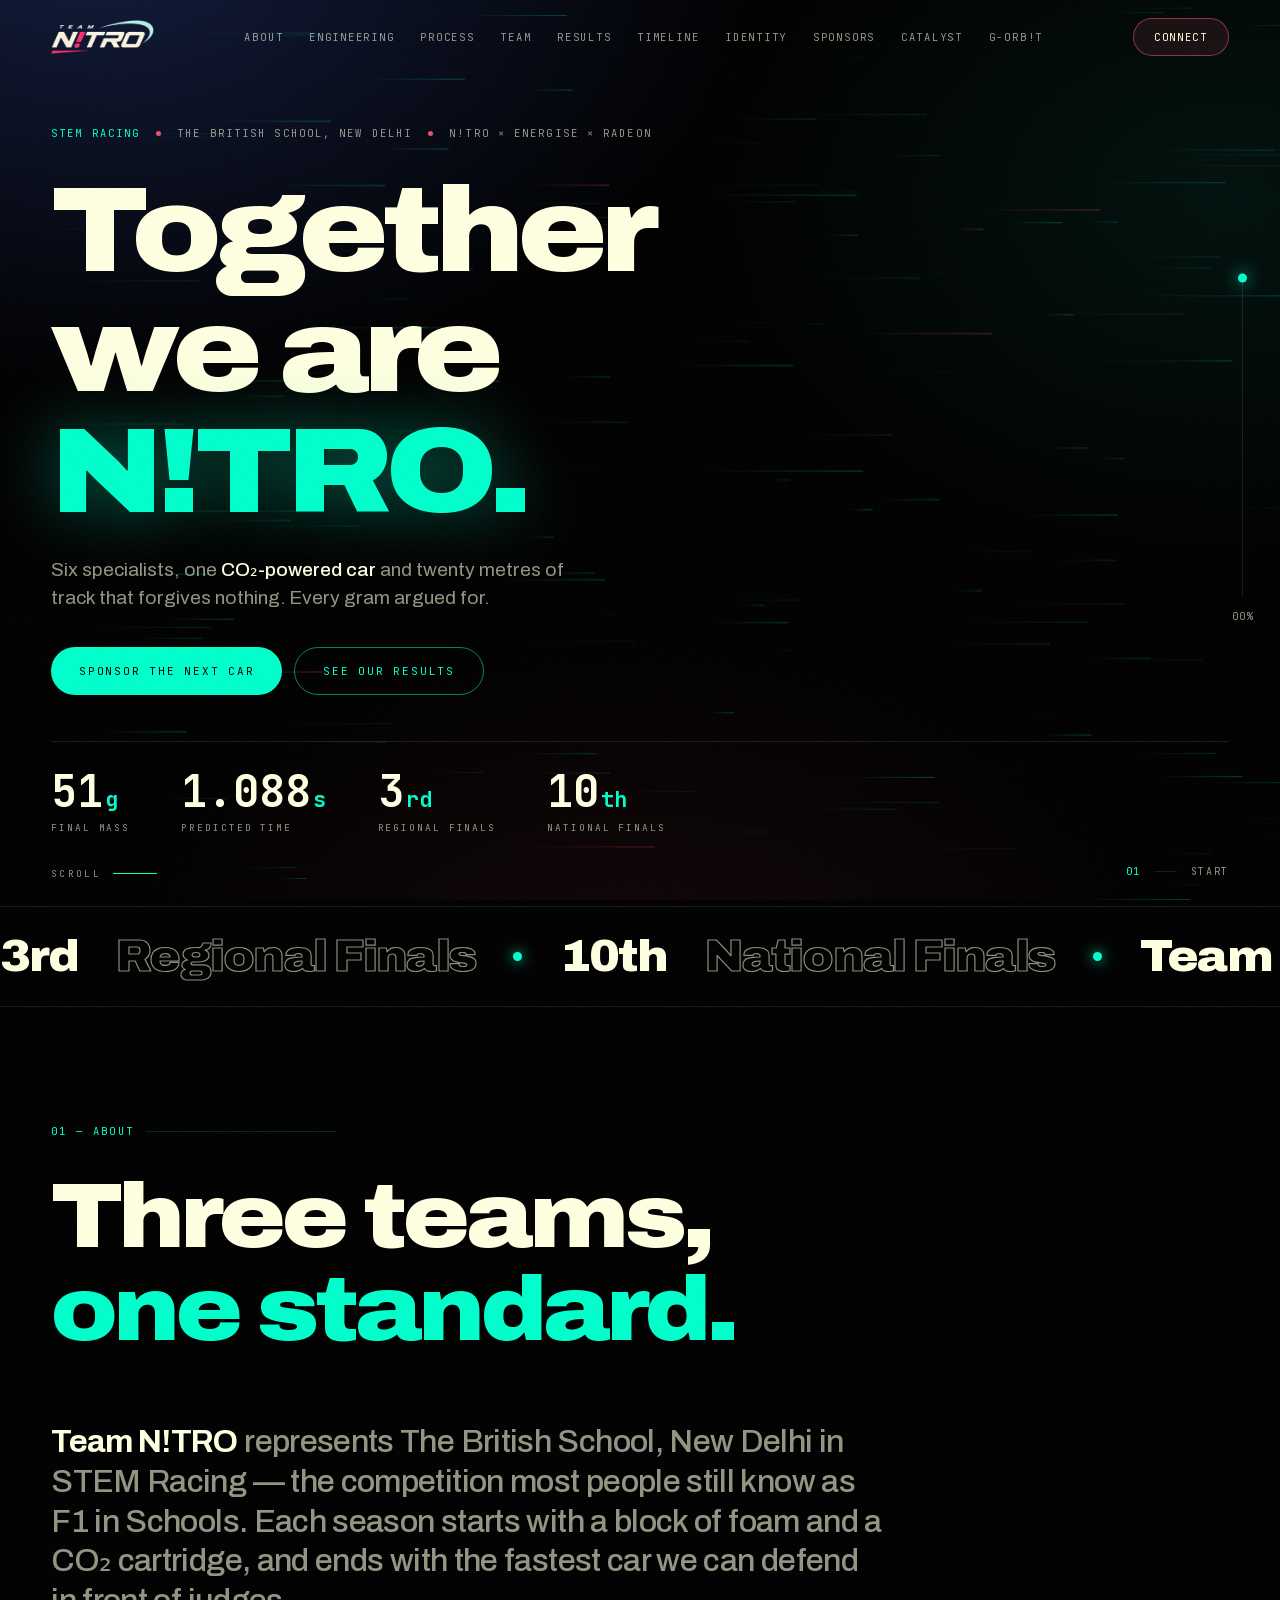
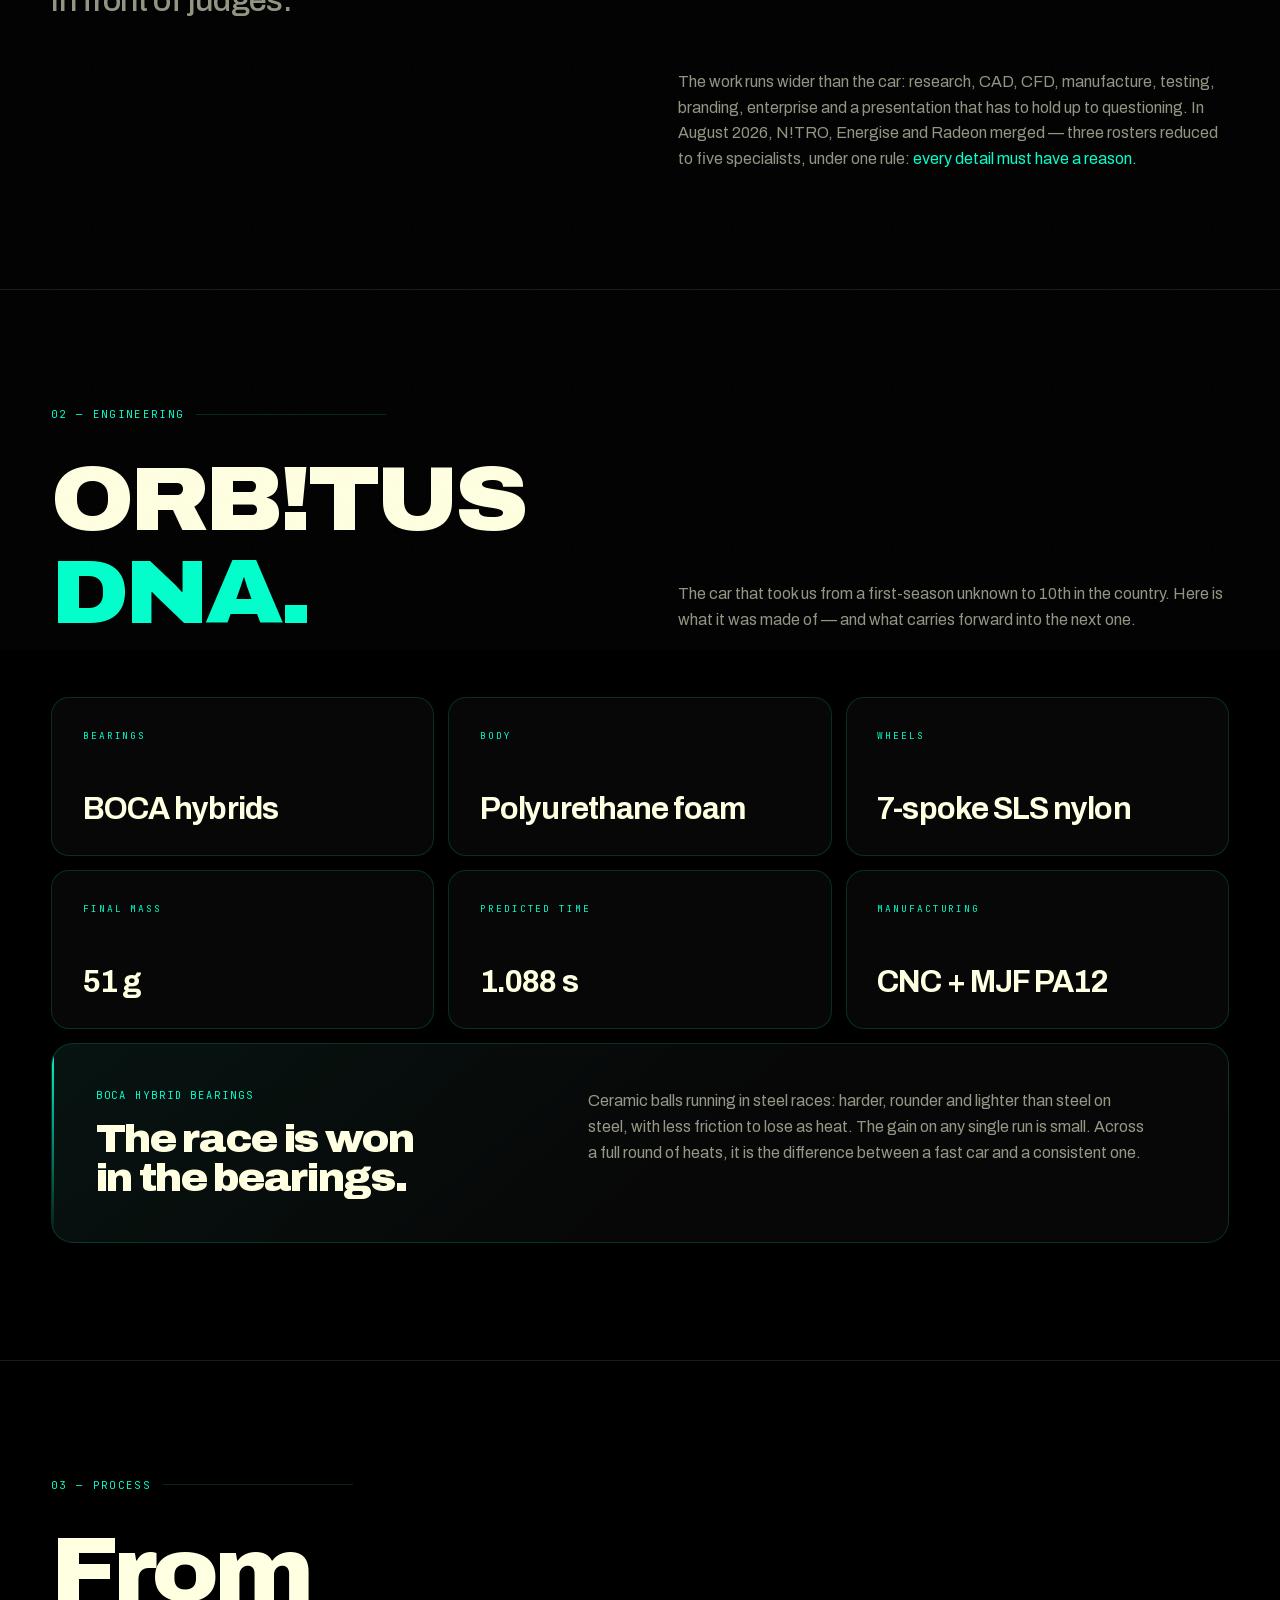
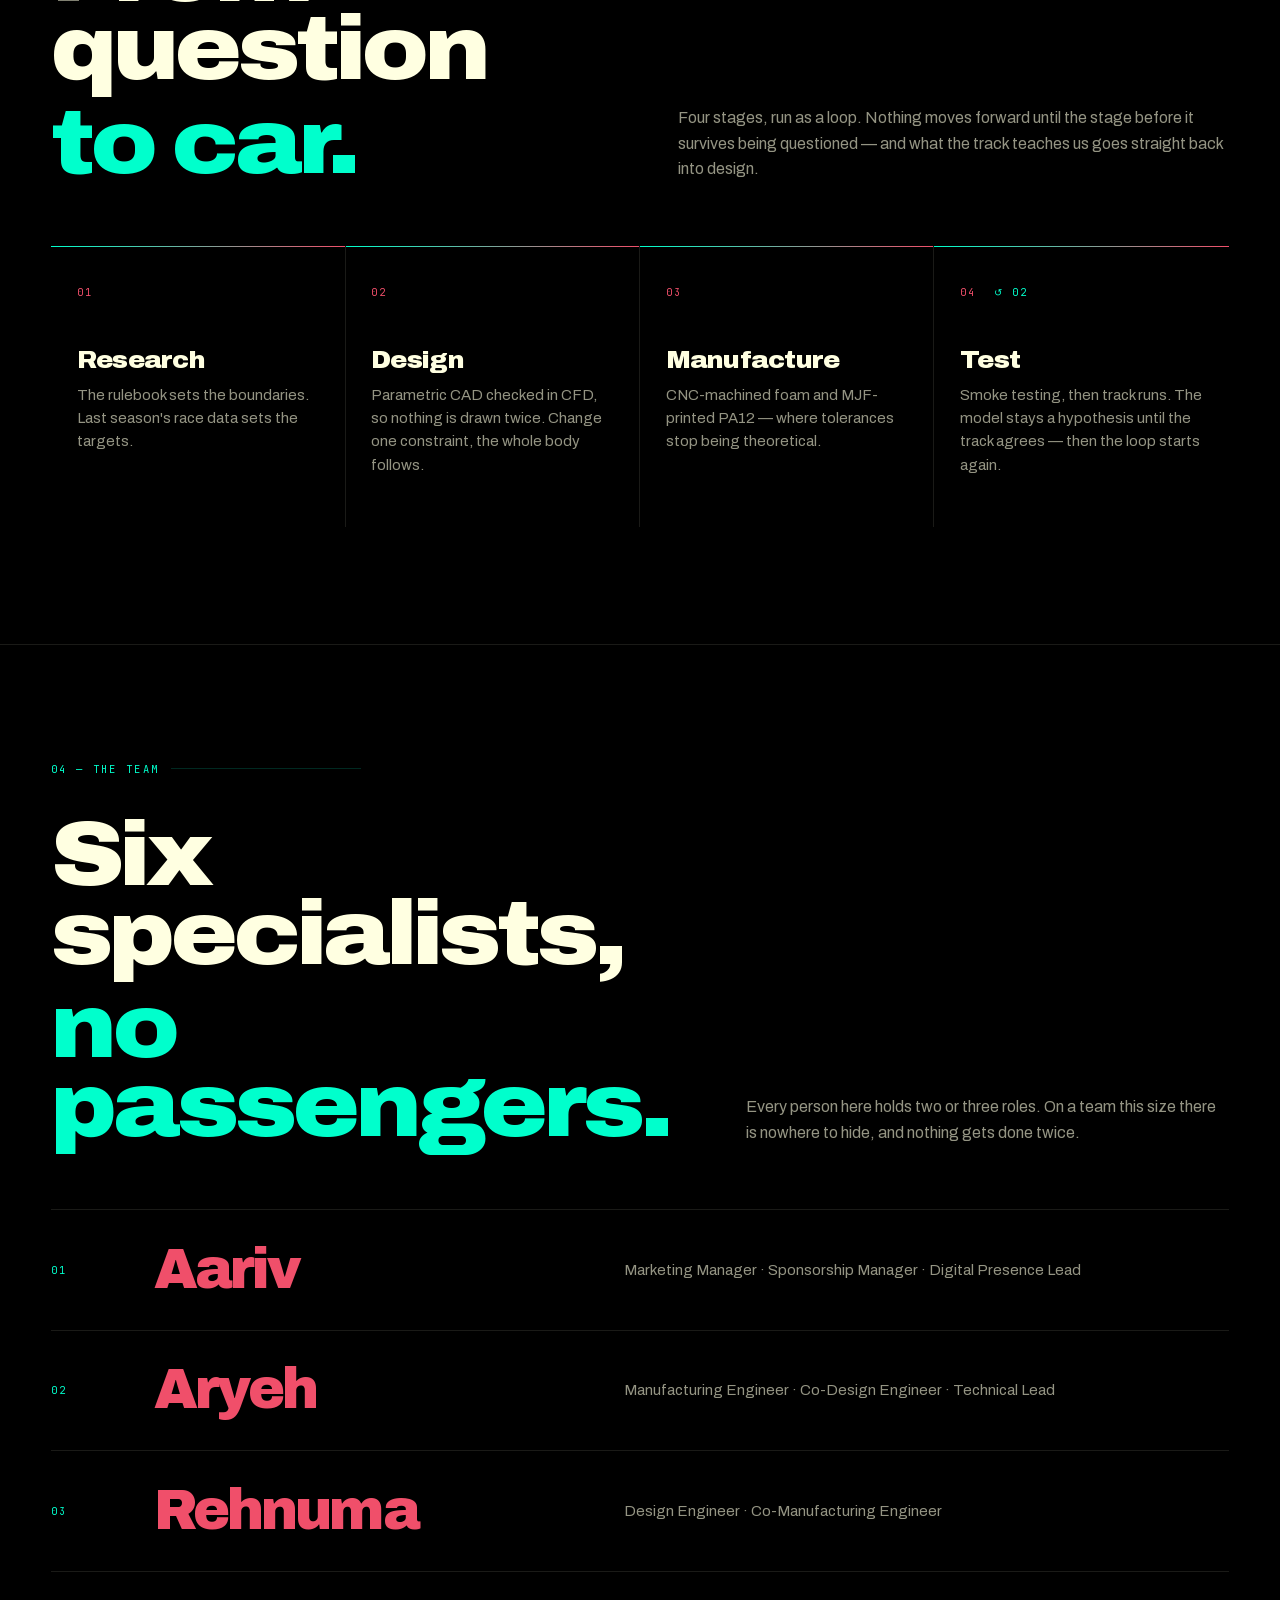
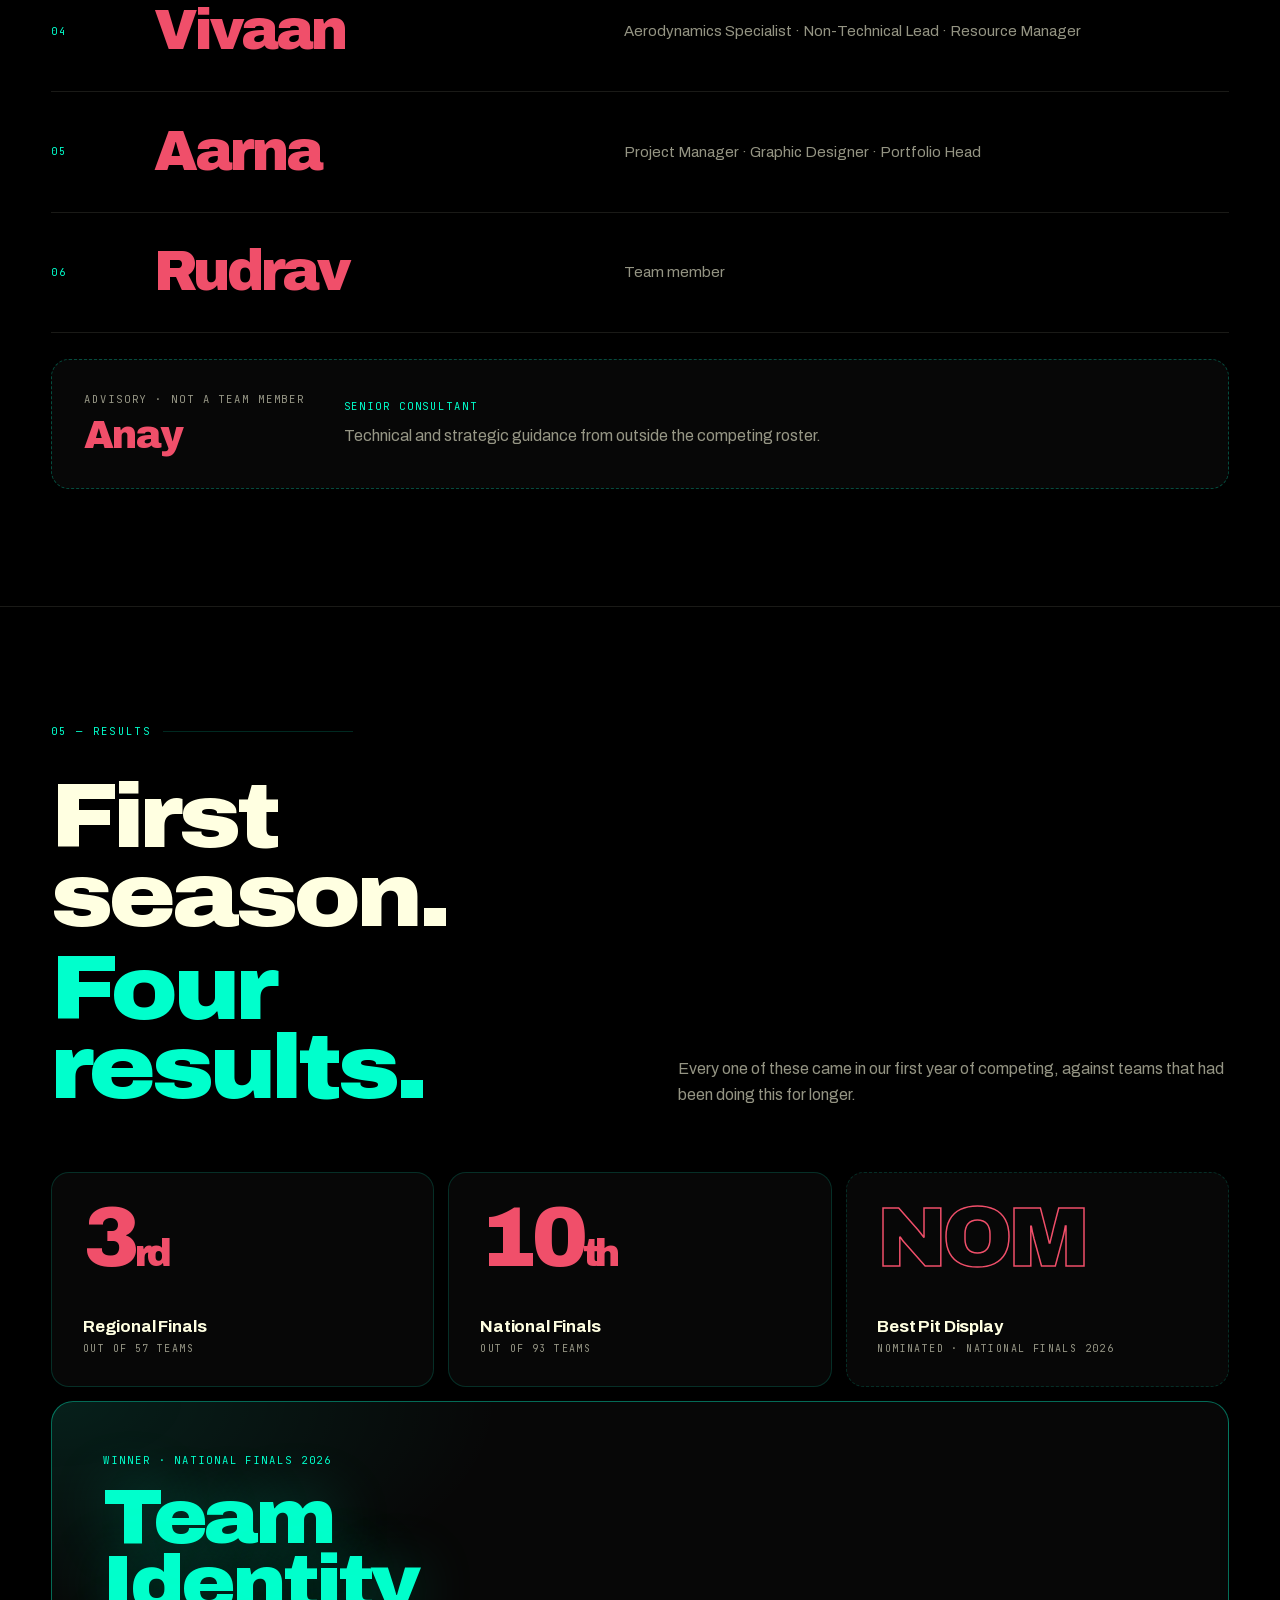
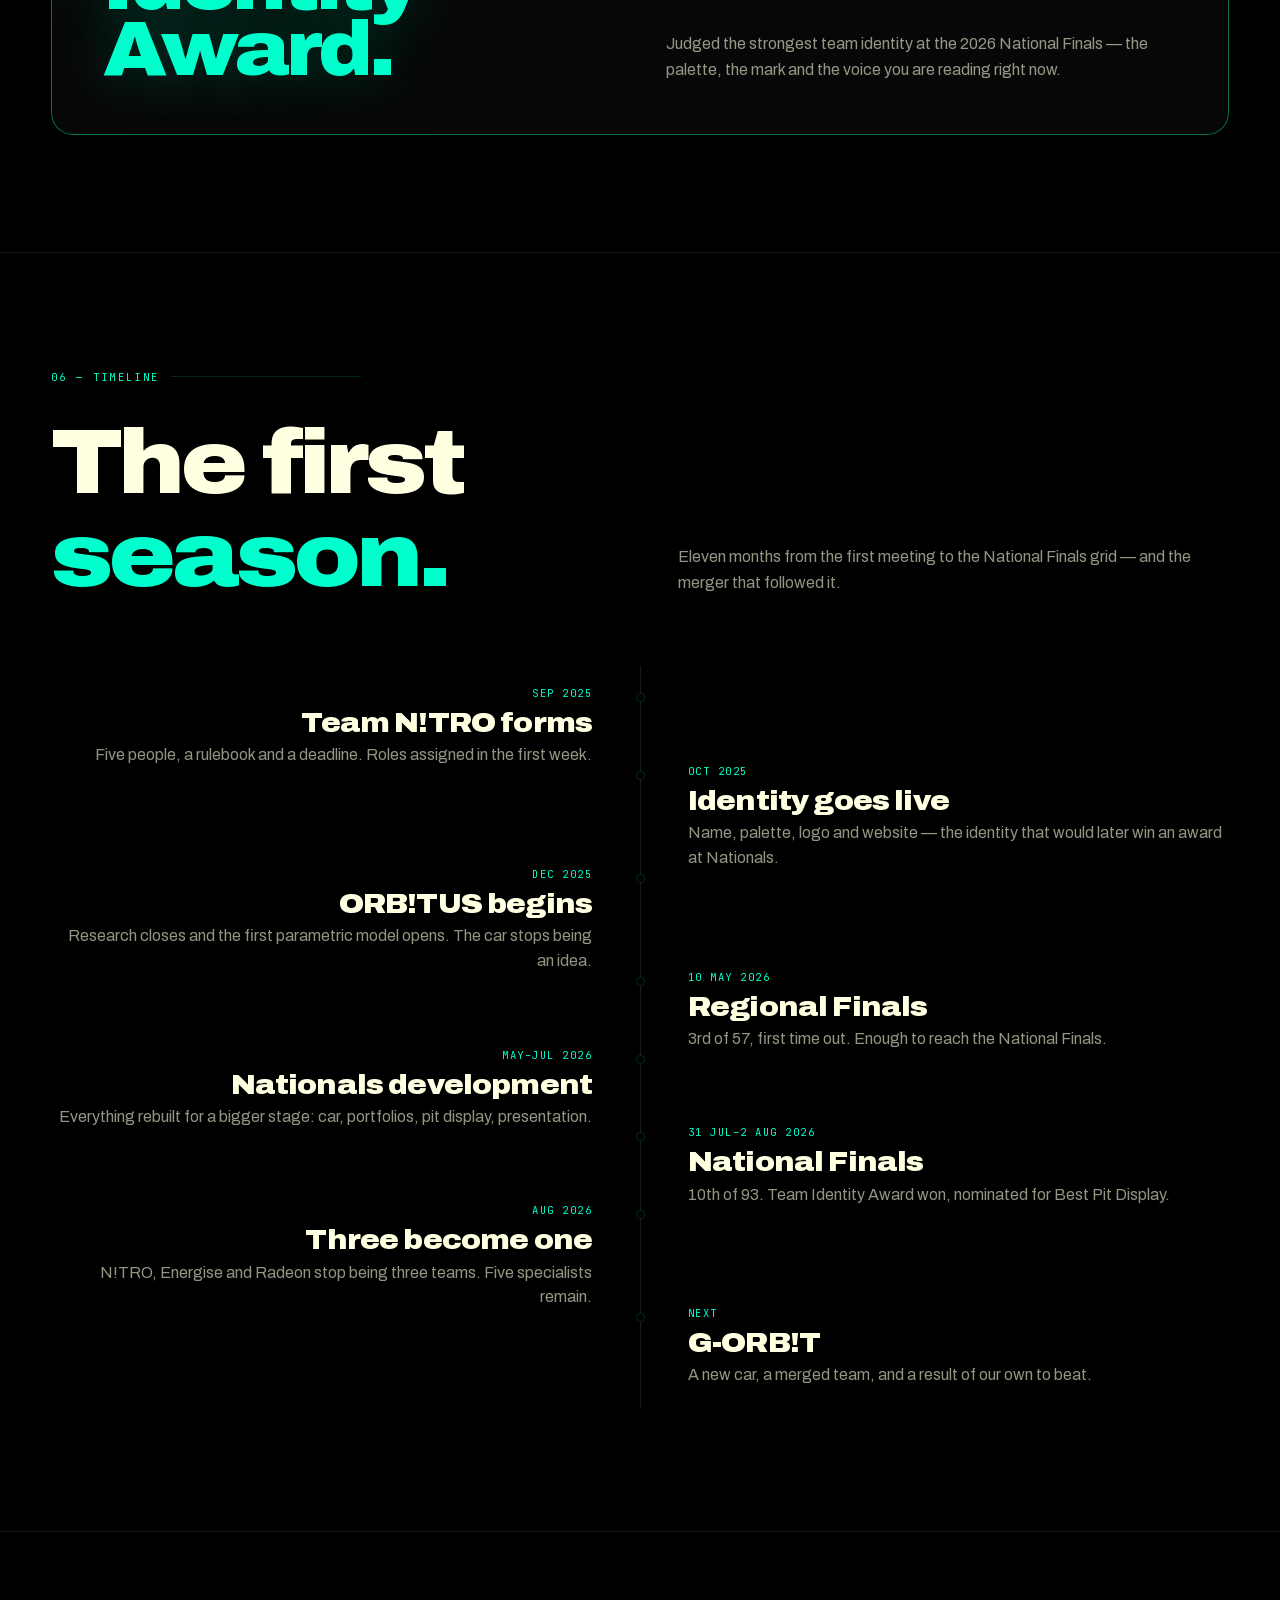
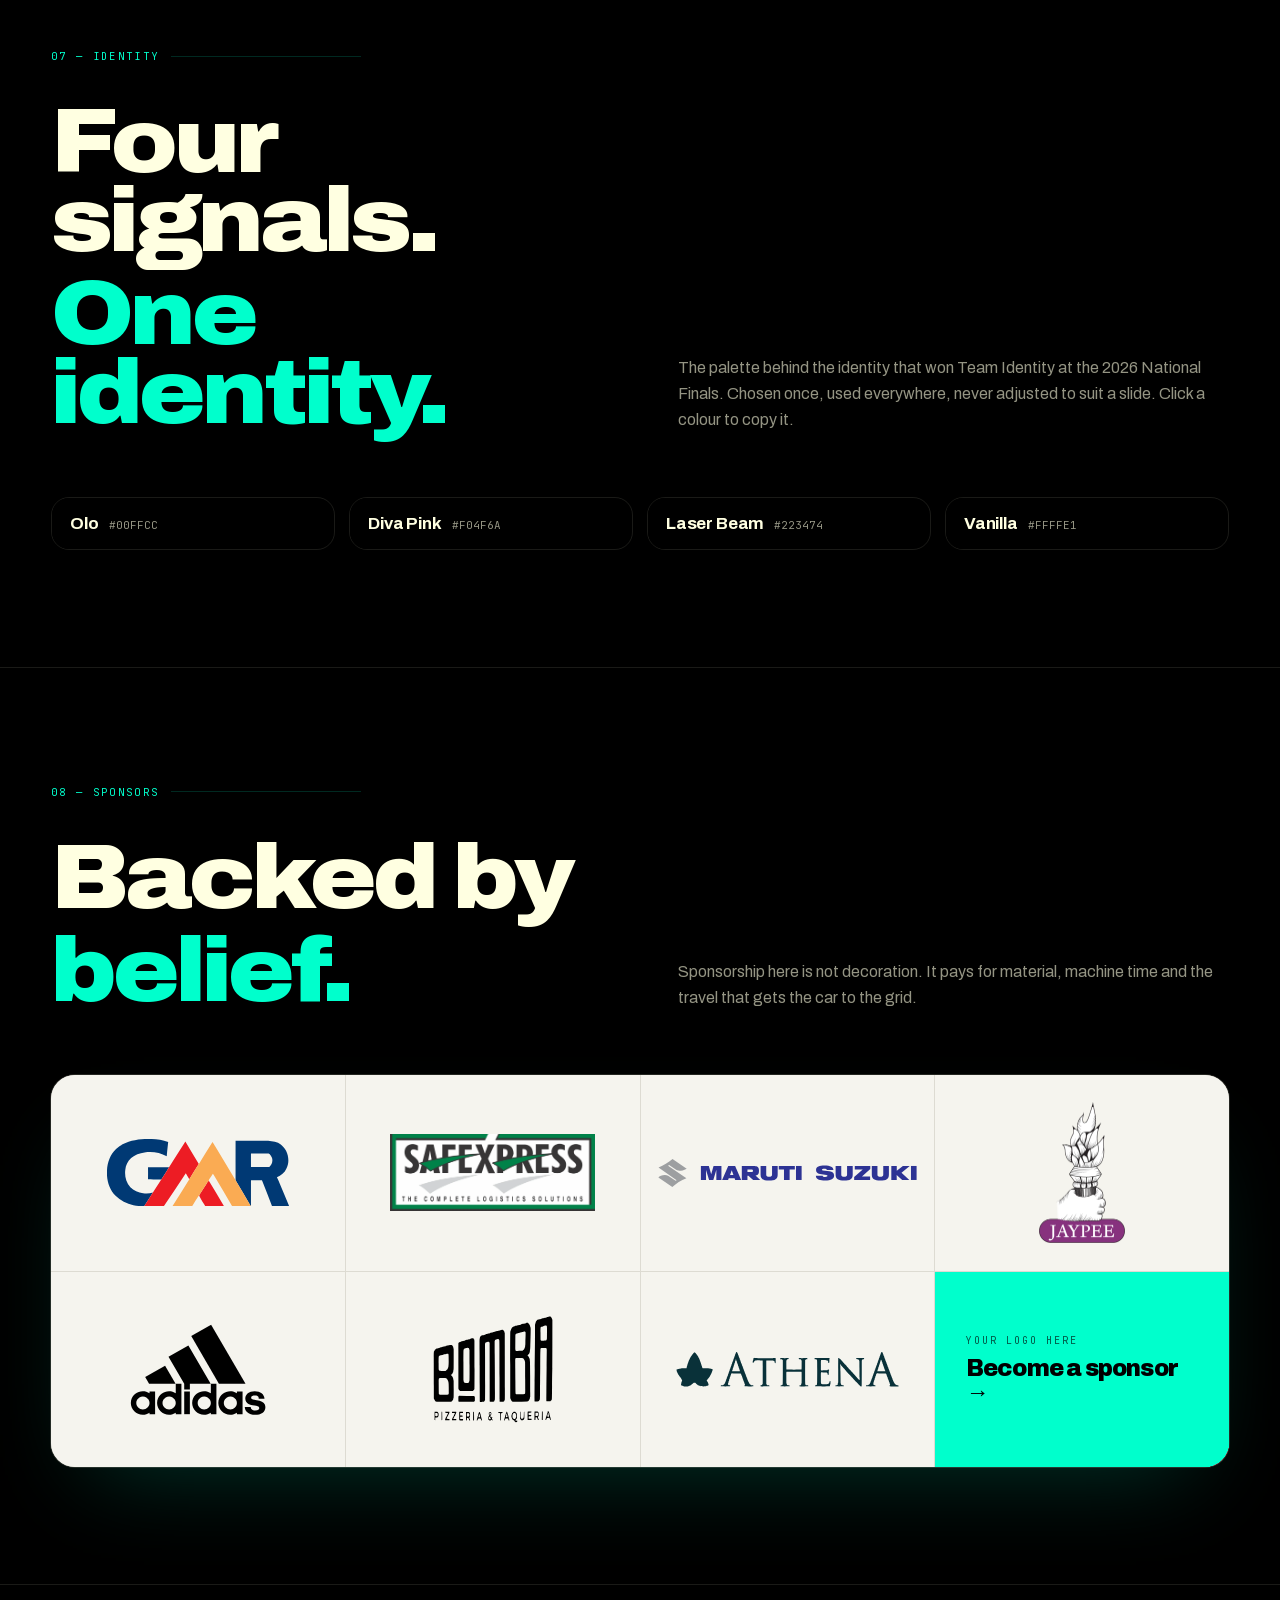
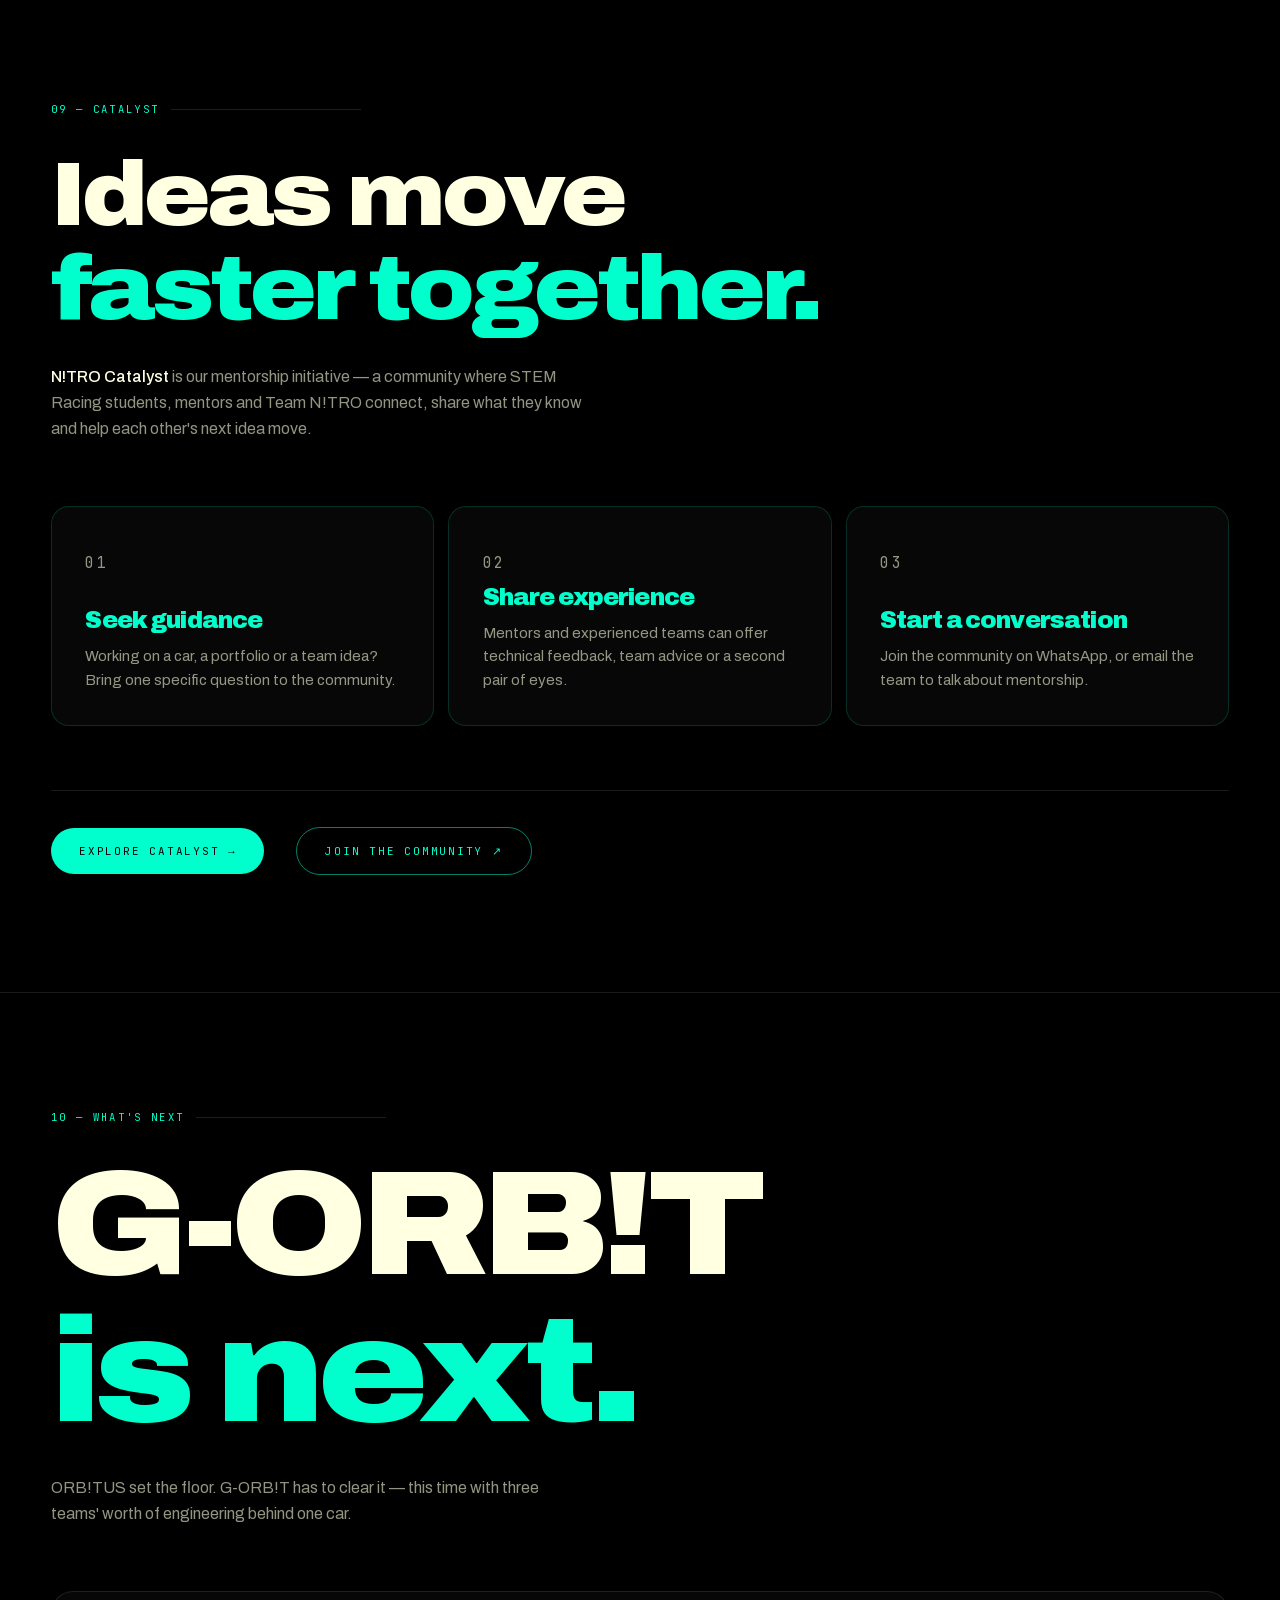
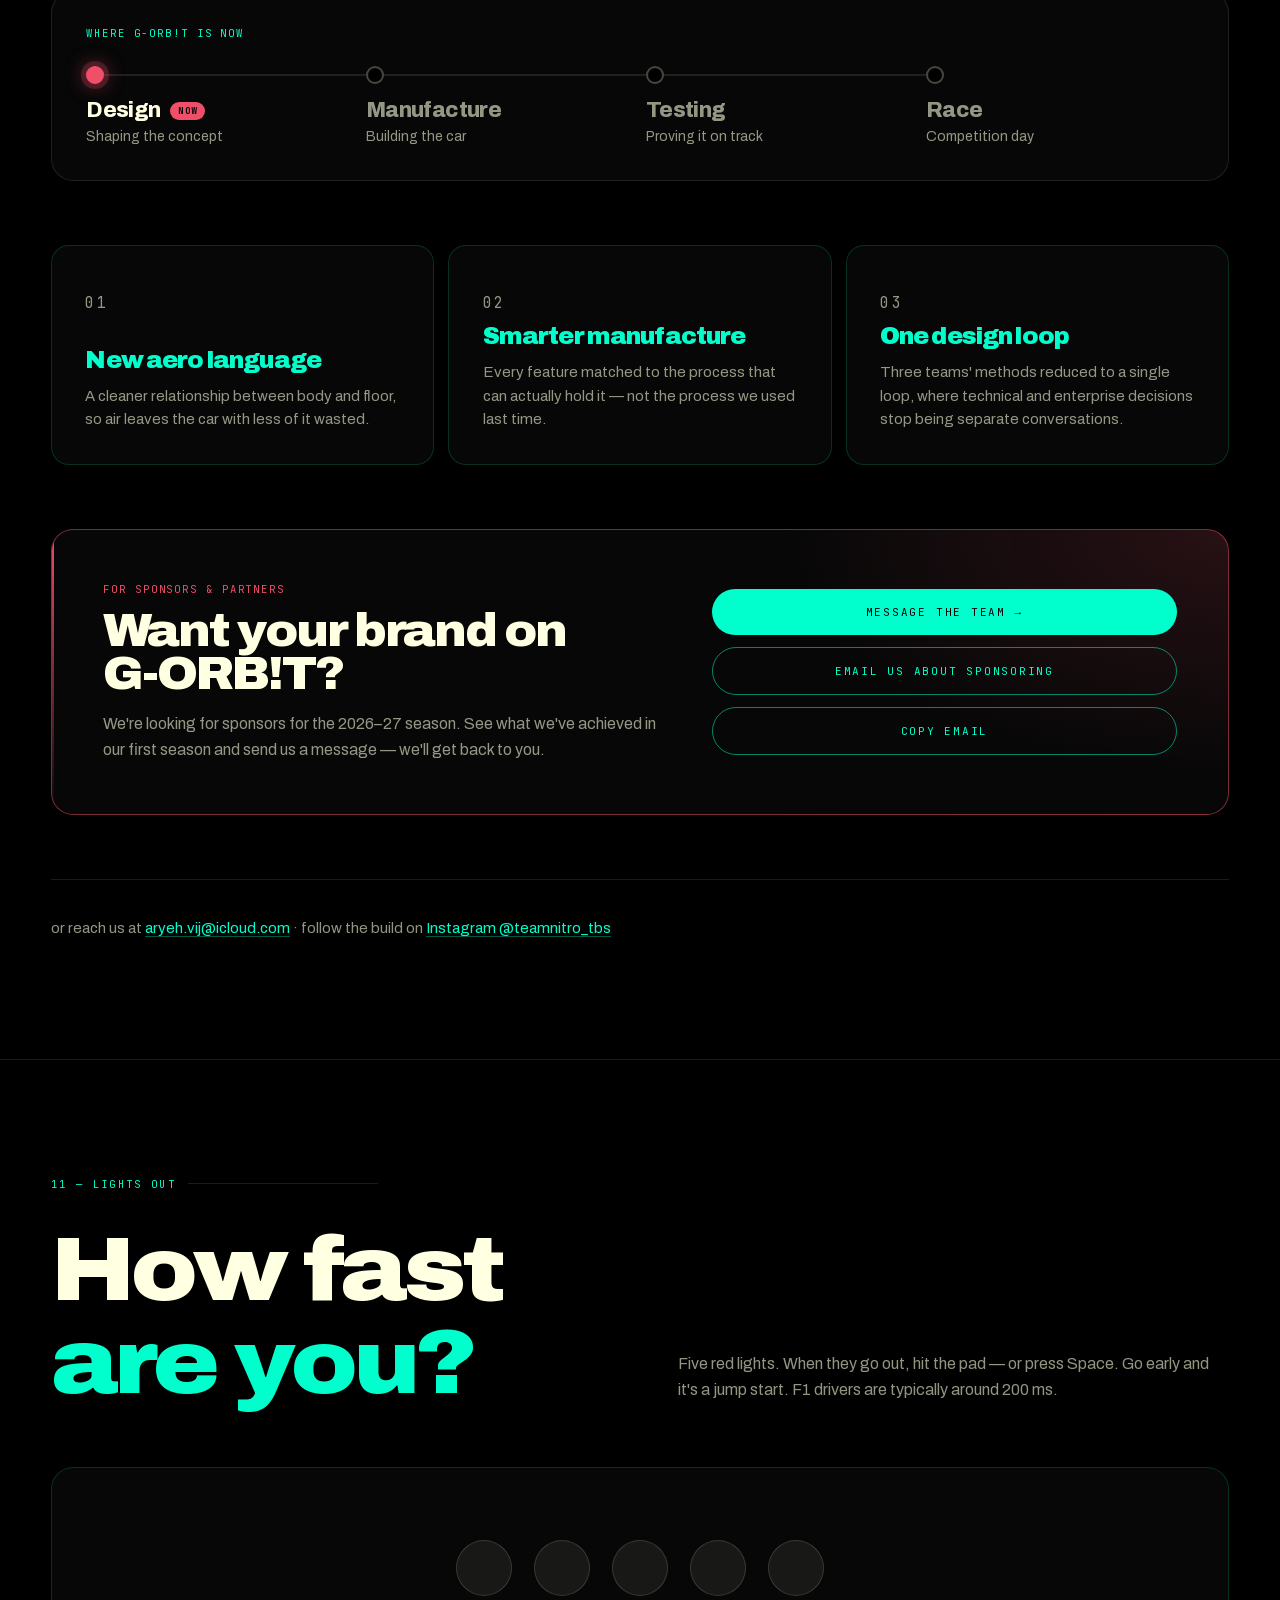
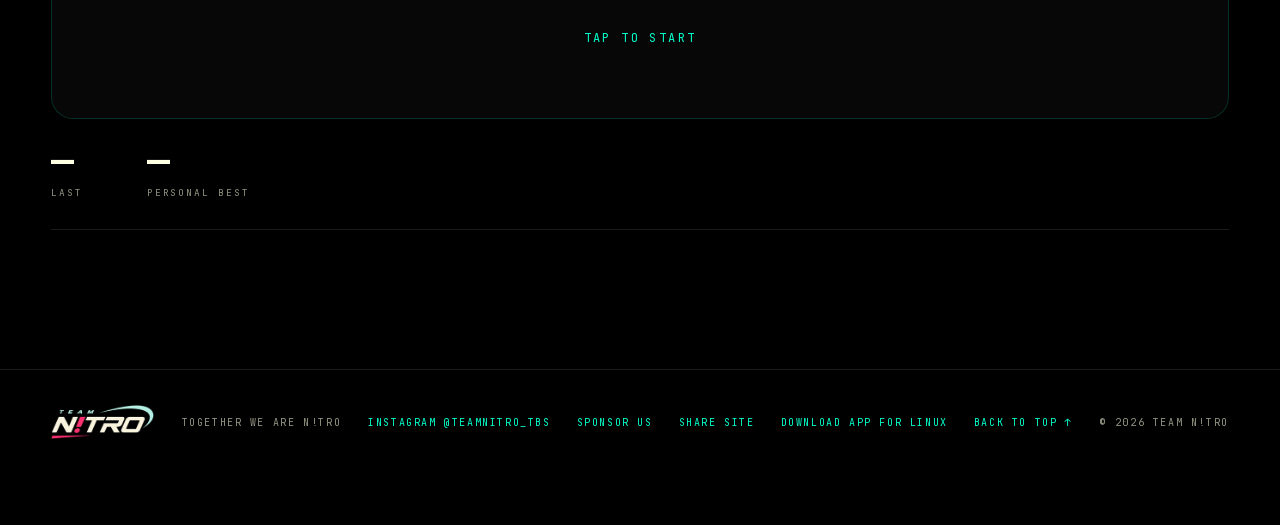
==== commit f59b0e00: "Remove the website credit line from the footers and README Co-Authored-By: Claude Opus 5.5 <noreply@" ====
--- a/index.html
+++ b/index.html
@@ -1122,7 +1122,7 @@
     <button class="ftr-ig ftr-btn" type="button" id="dlBtn" data-cur>Download app</button>
     <a class="ftr-ig" href="#top" data-cur>Back to top ↑</a>
   </nav>
-  <p>© 2026 Team N!TRO · Website built with help from Claude</p>
+  <p>© 2026 Team N!TRO</p>
 </footer>
 
 <script src="js/lenis-1.3.4.min.js"></script>
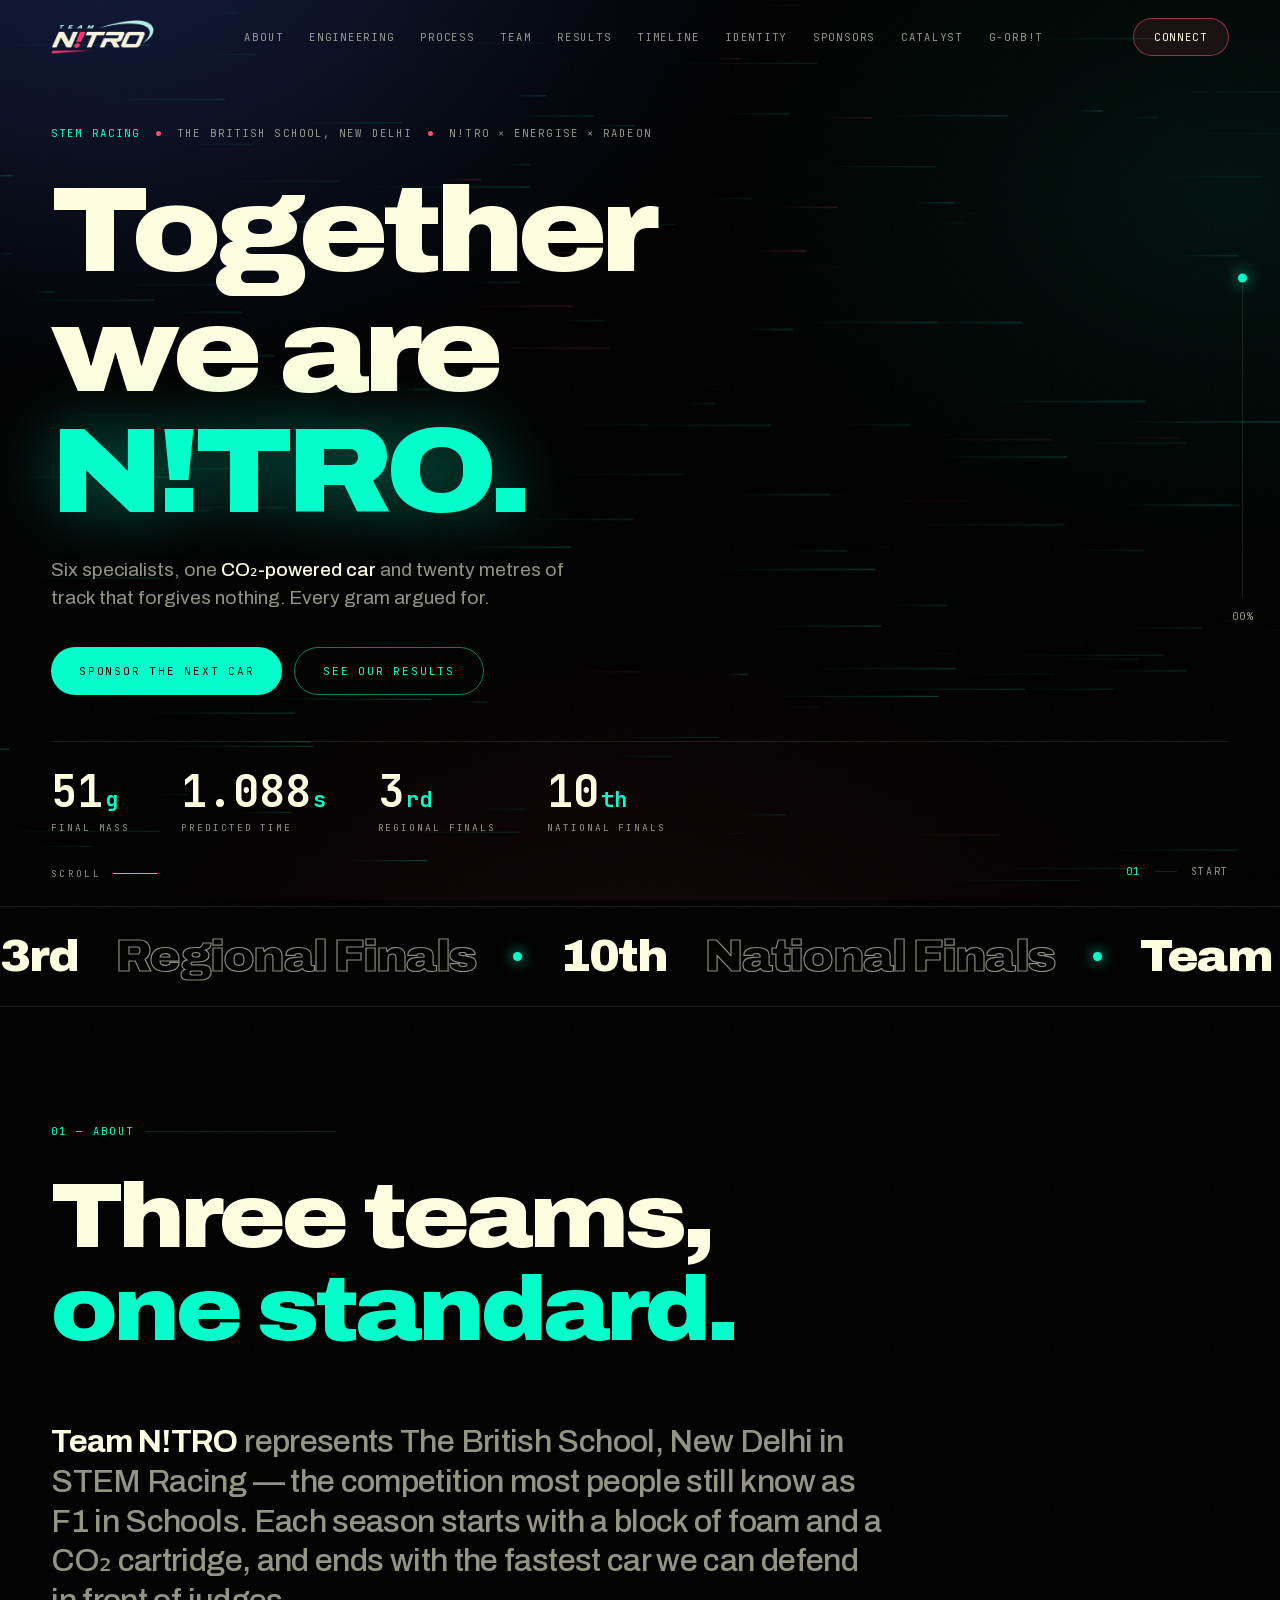
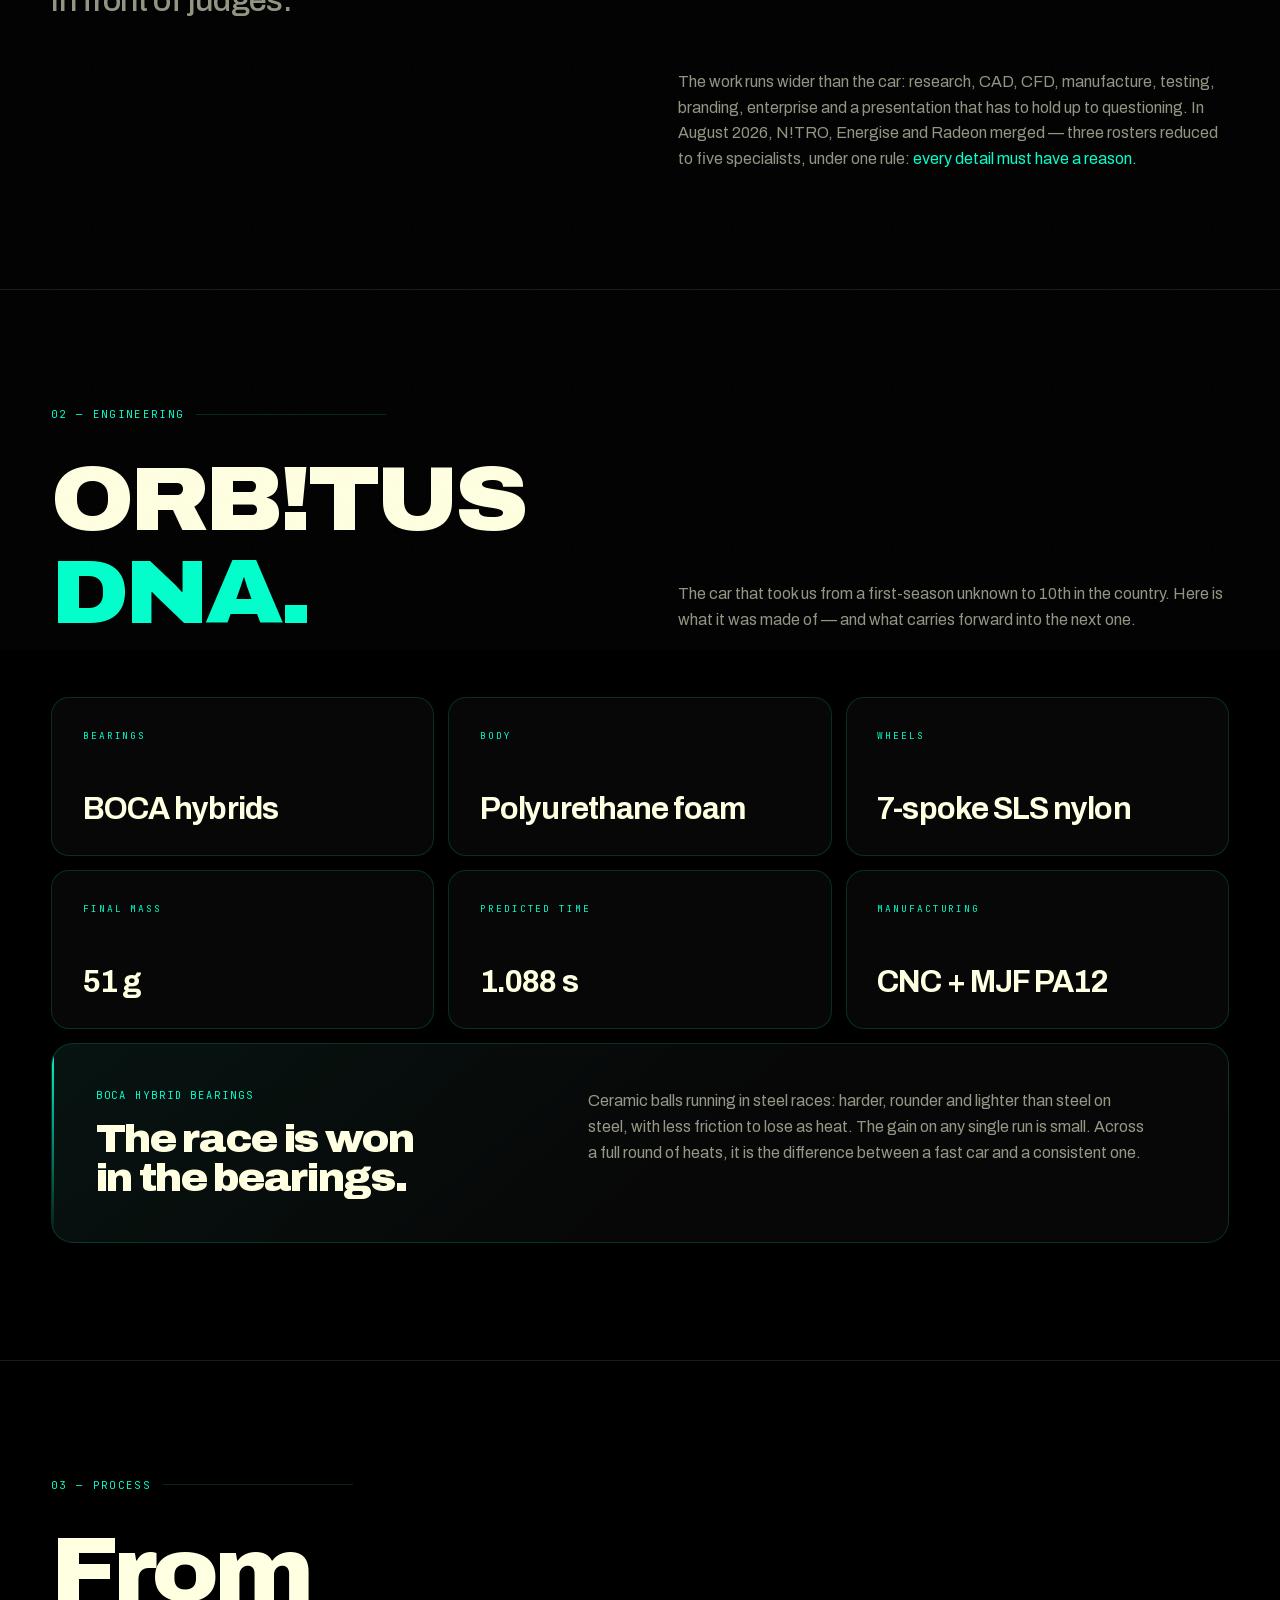
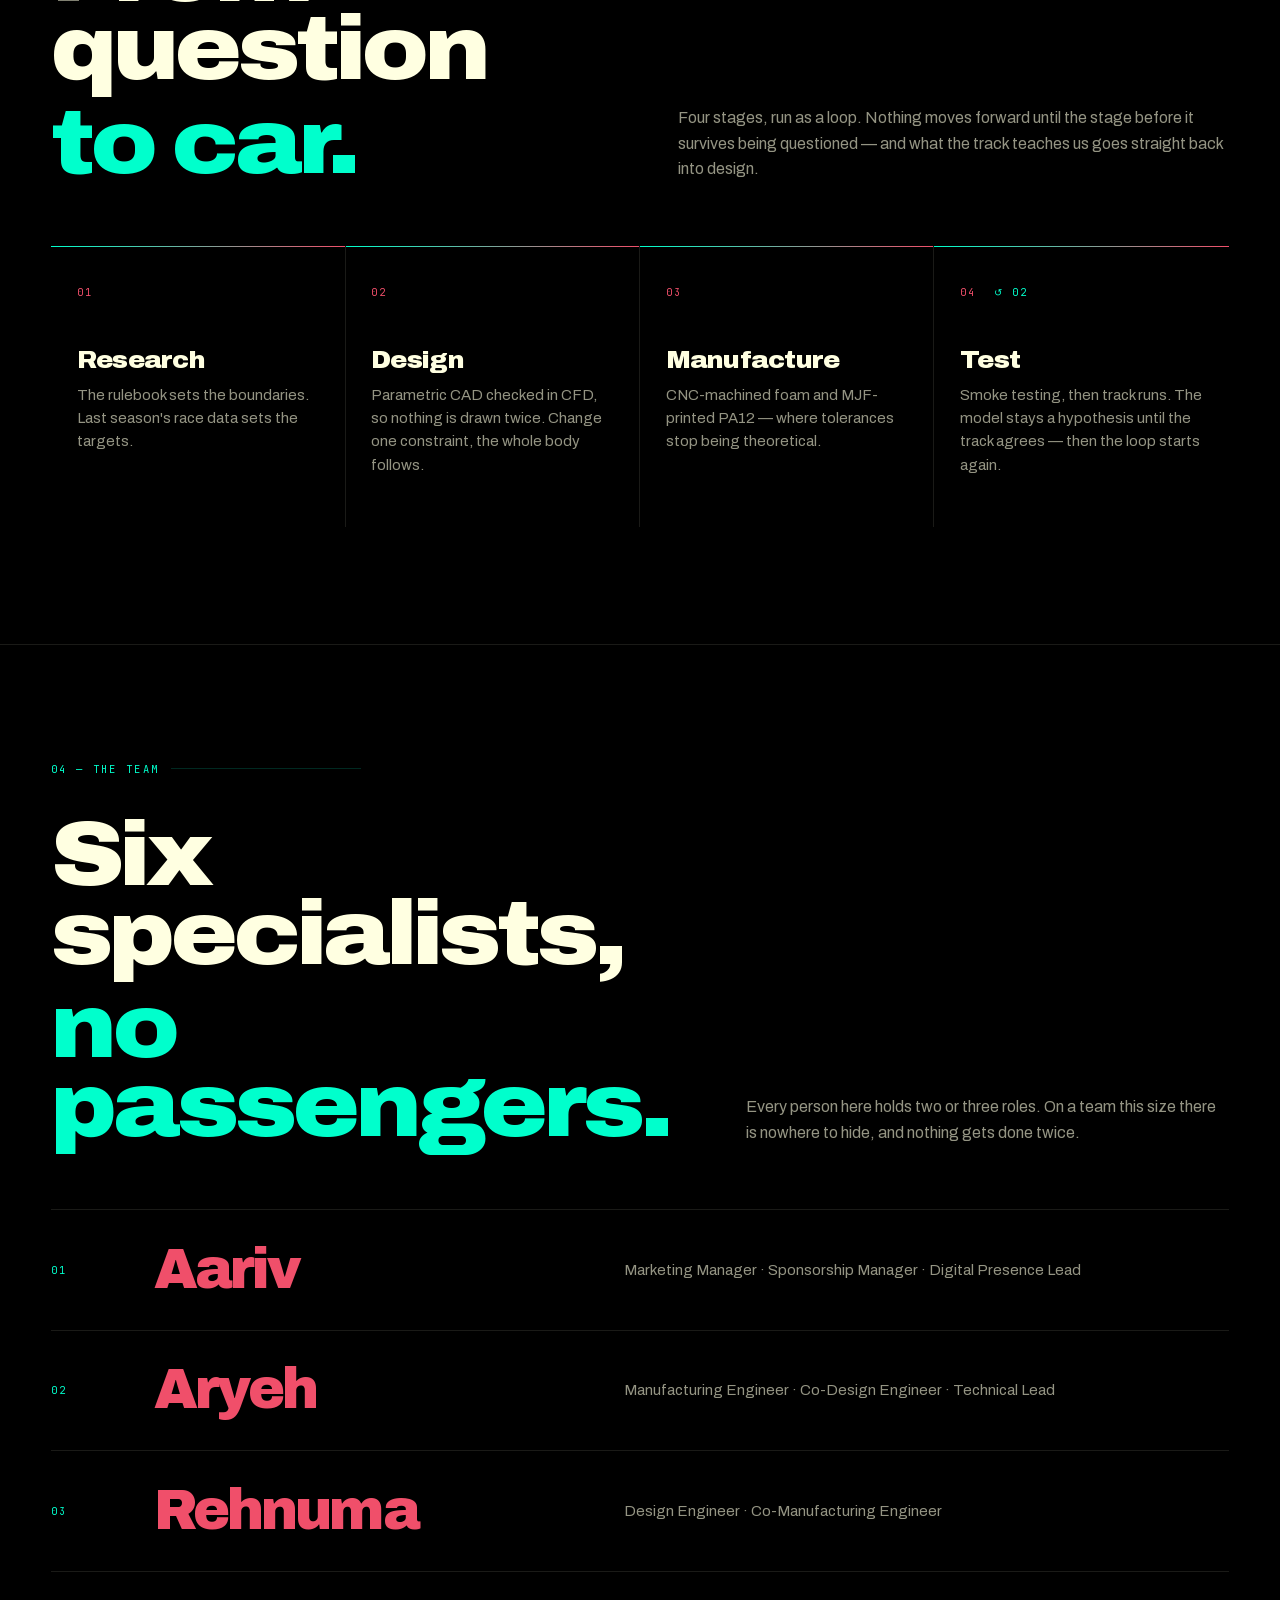
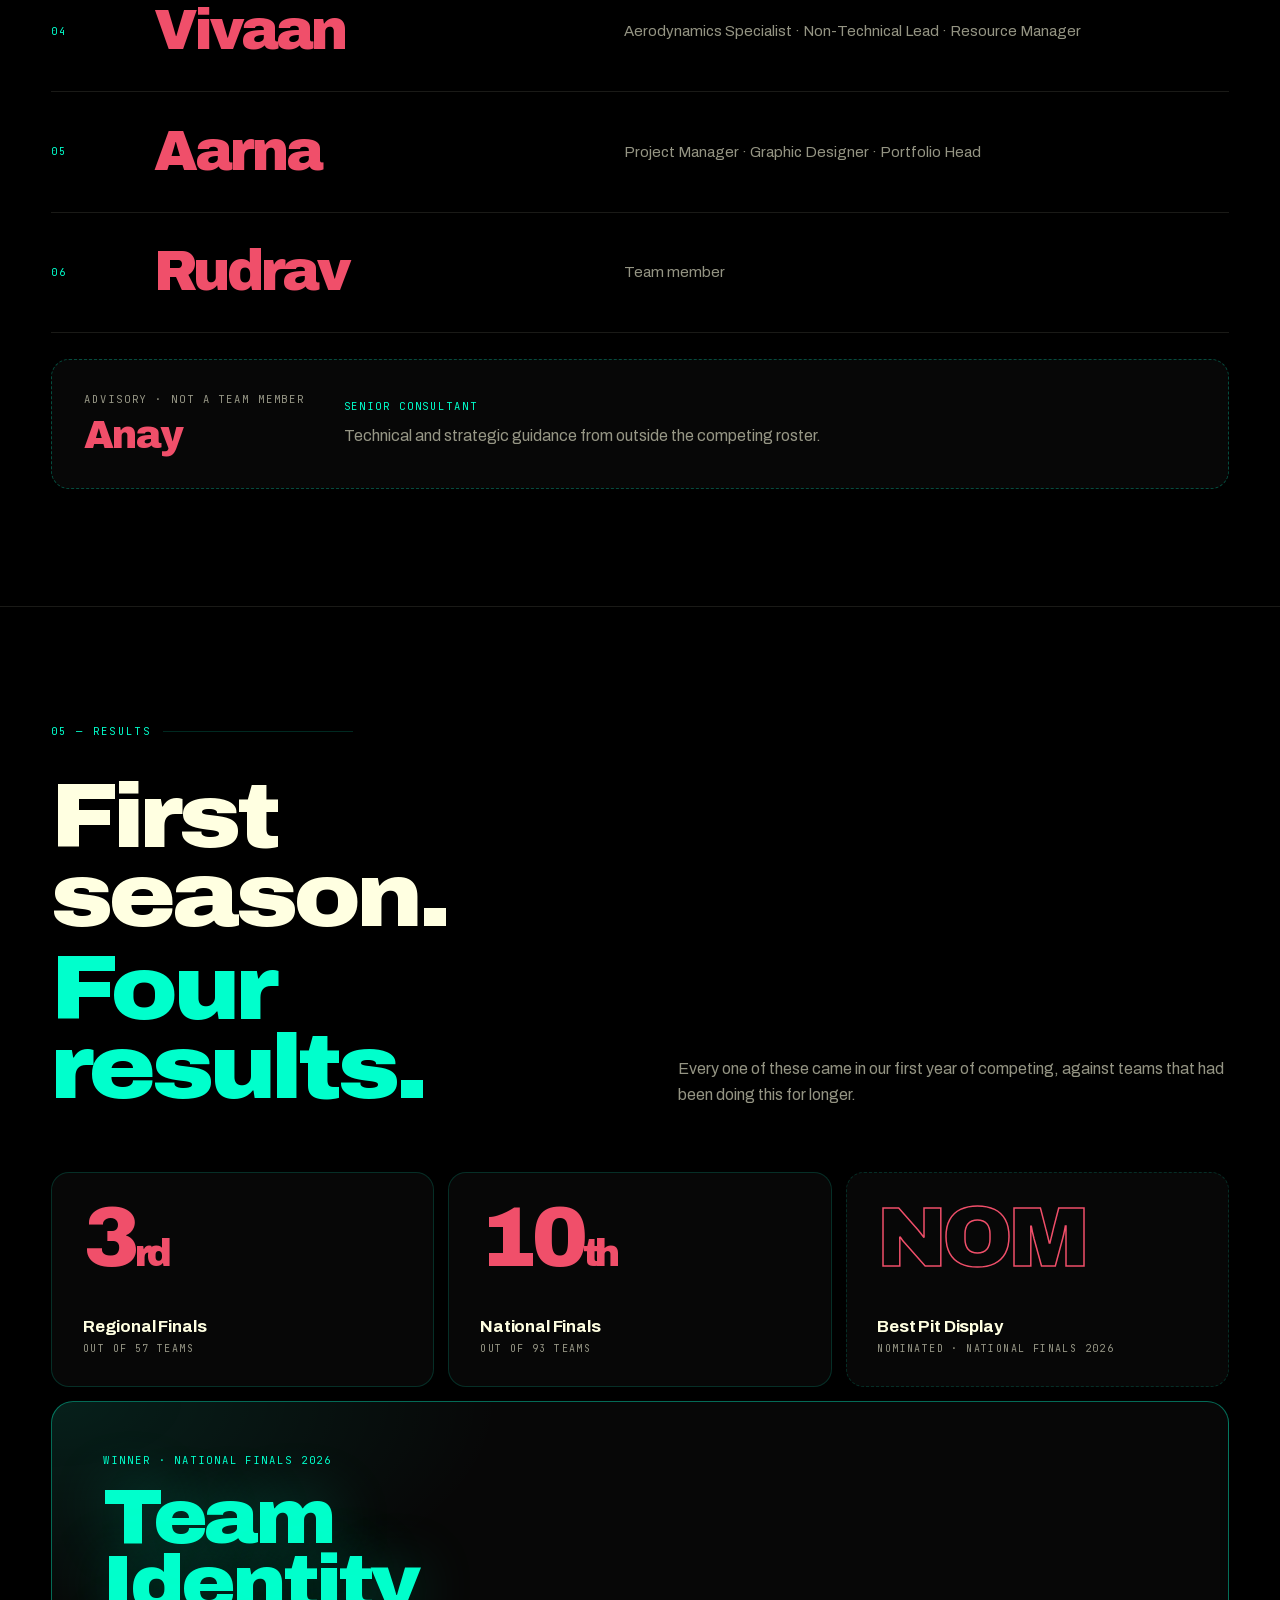
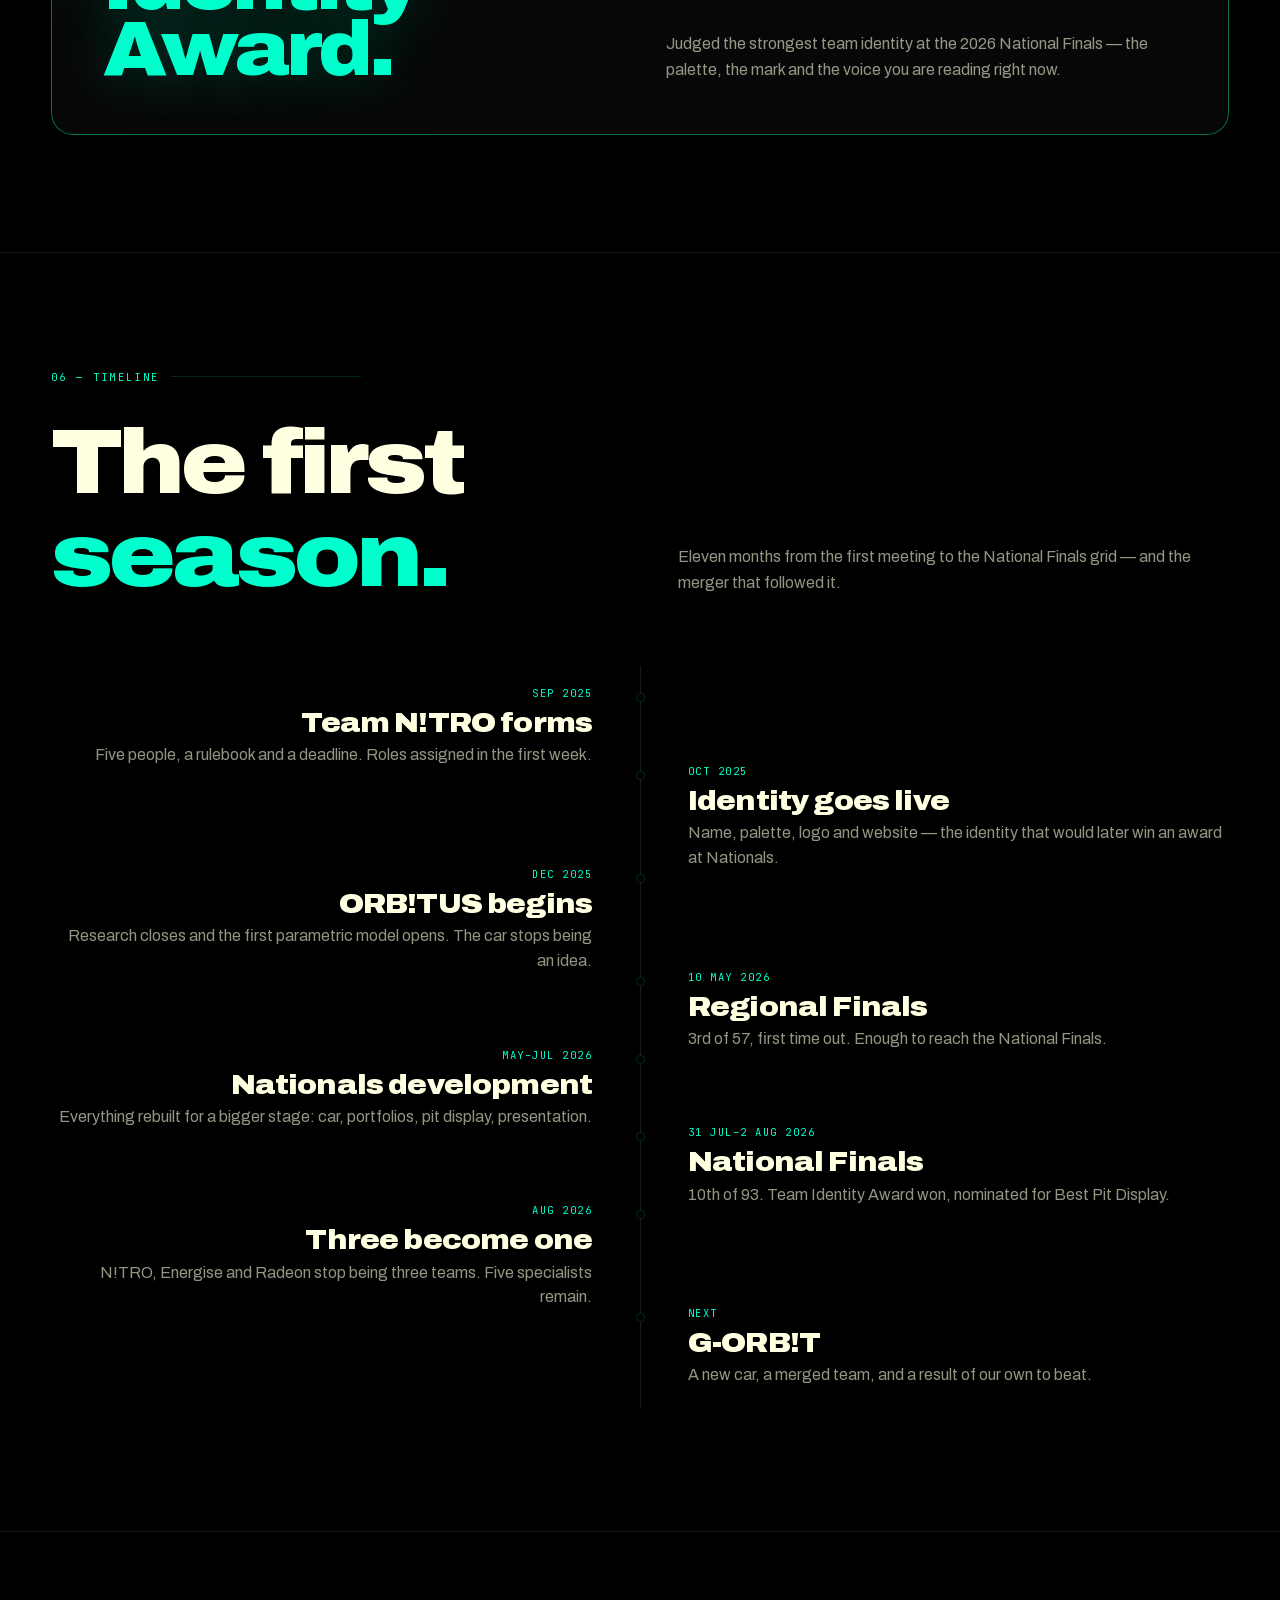
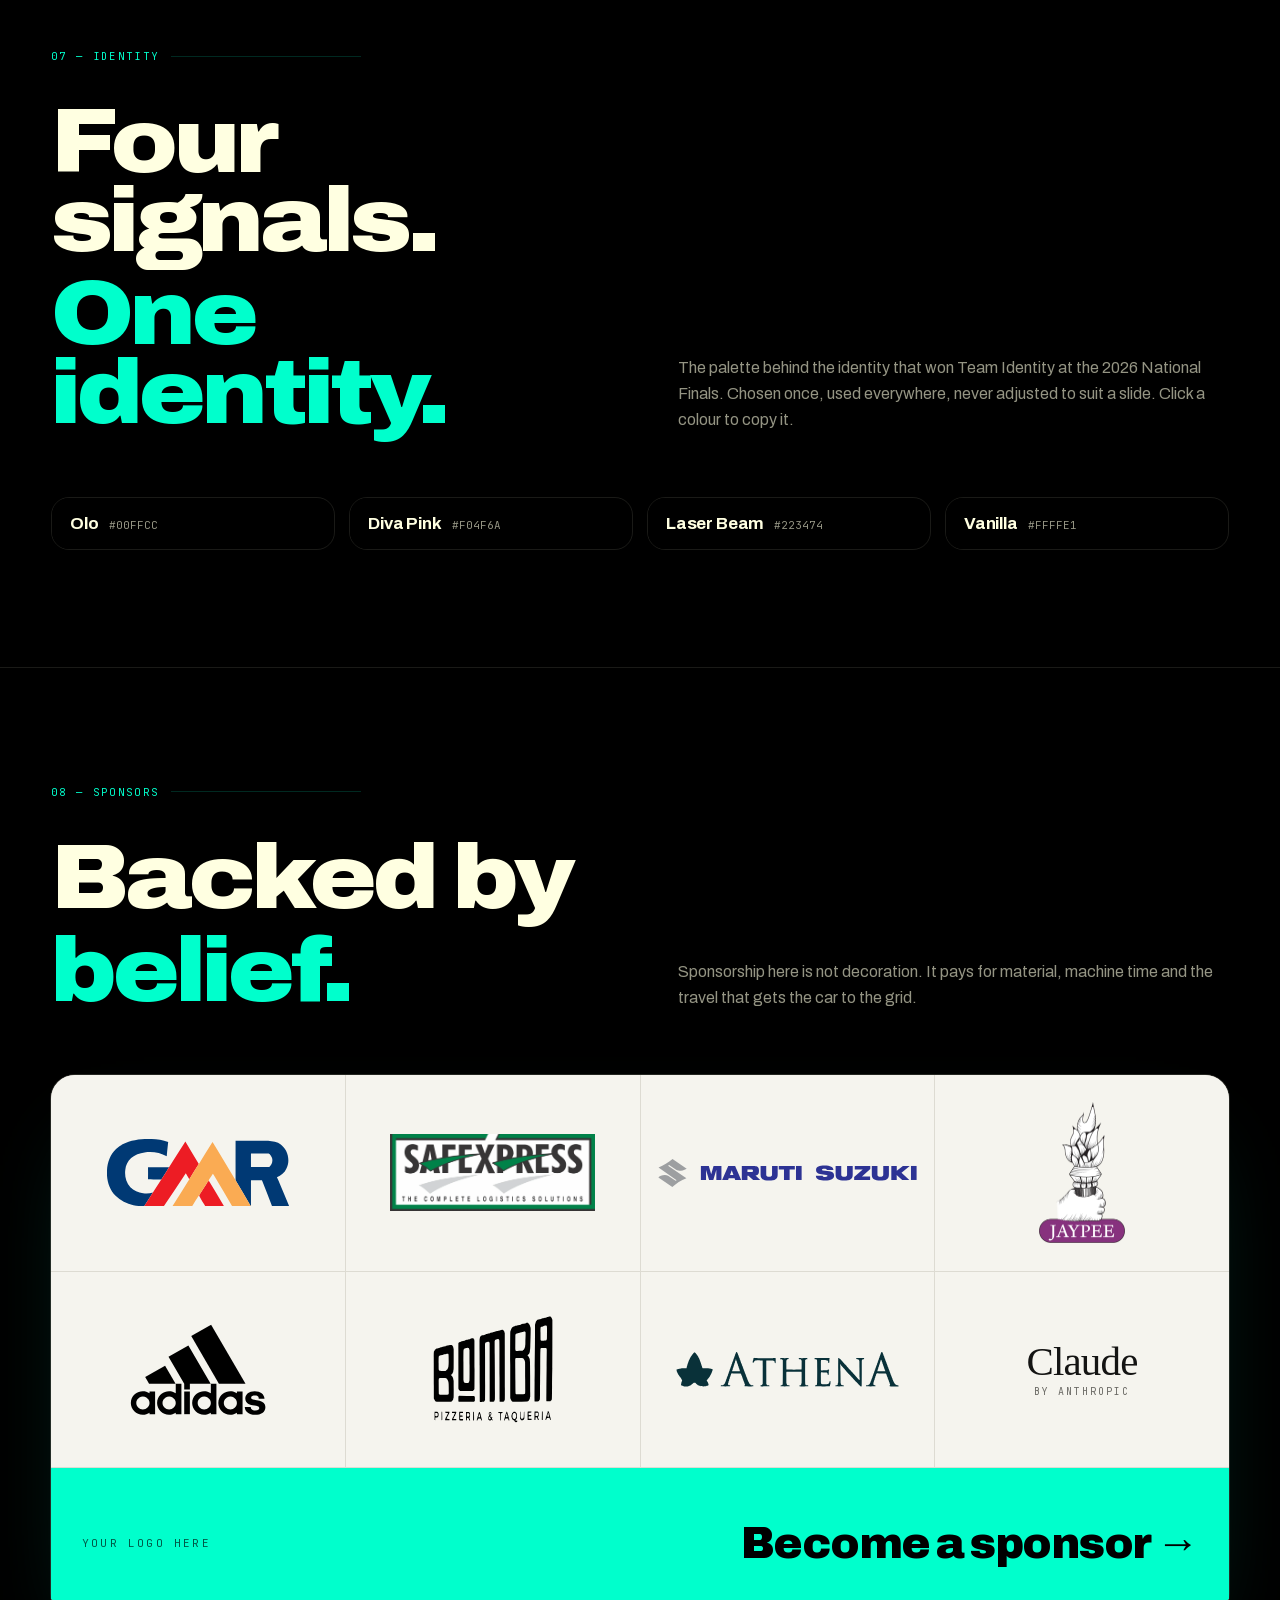
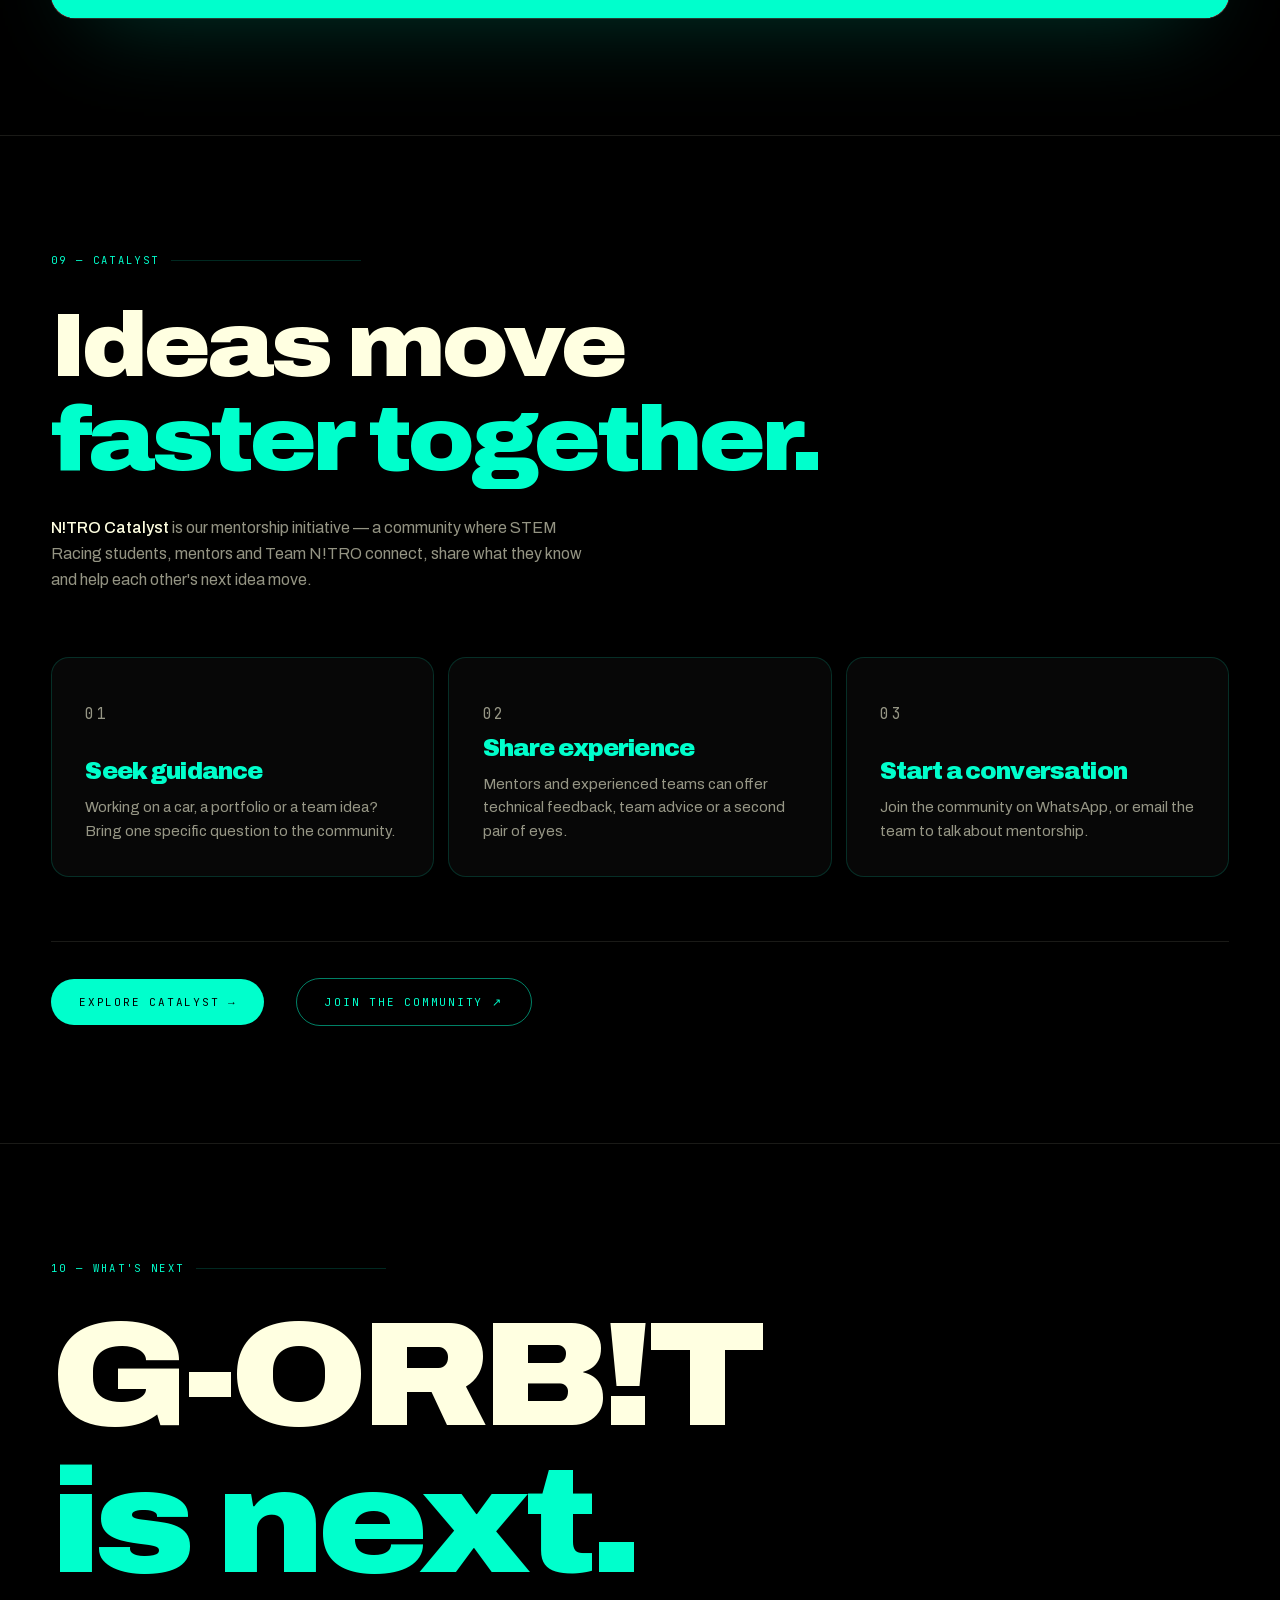
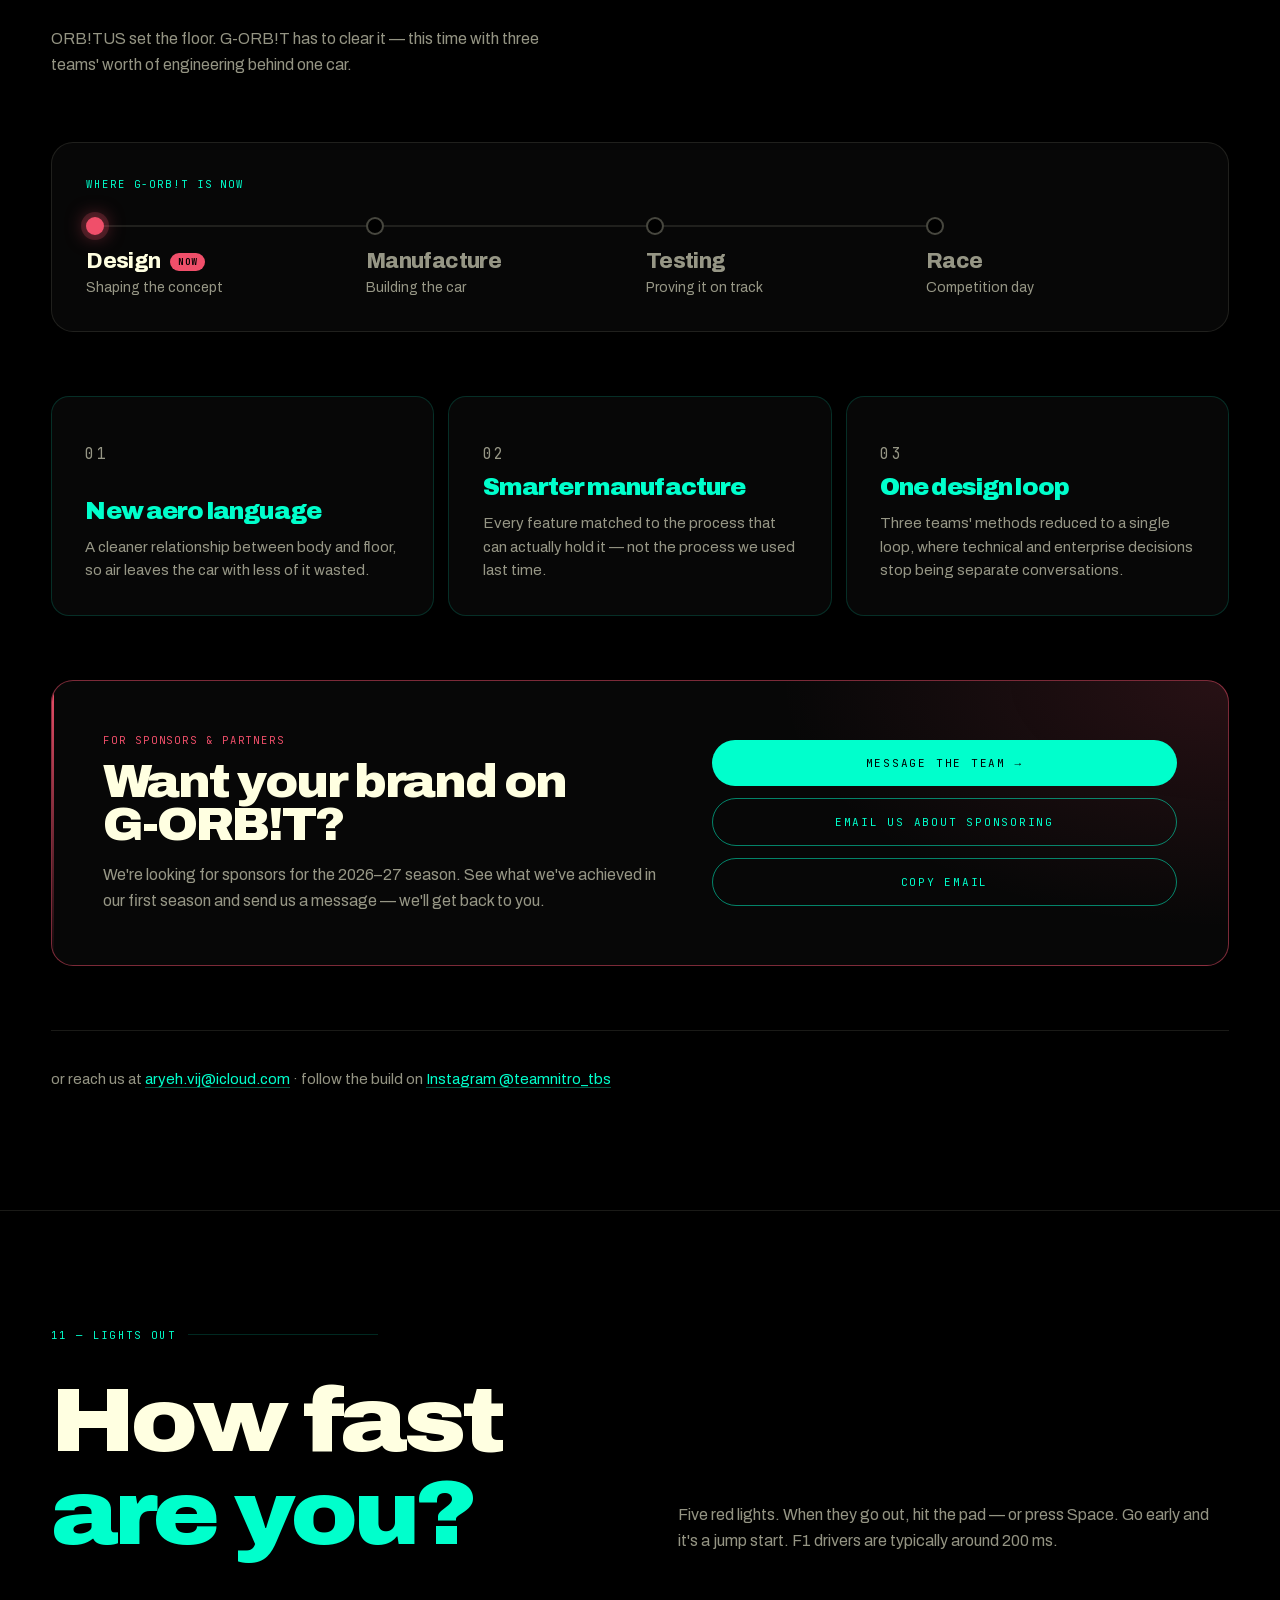
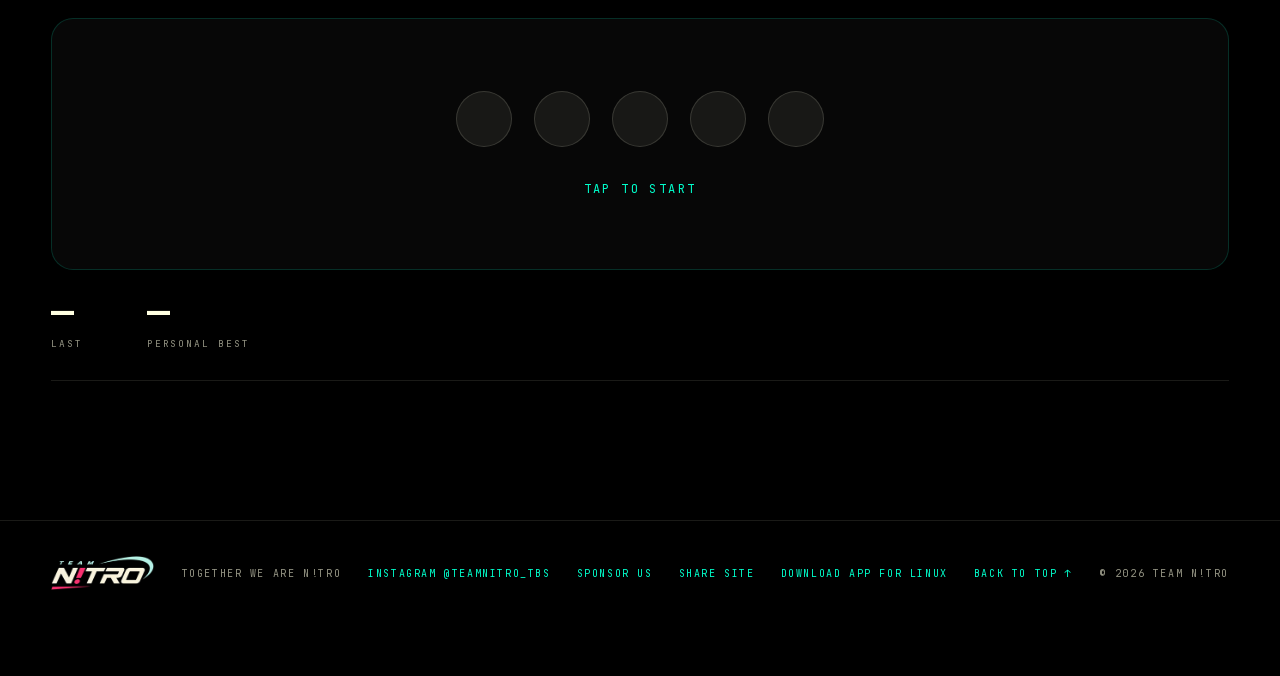
==== commit 2b813b79: "Add Claude (Anthropic) to the sponsor boards and make Become a sponsor full width - Claude joins the" ====
--- a/index.html
+++ b/index.html
@@ -555,6 +555,14 @@
 .cell-cta:hover{background:#5cffe0}
 .cell-cta span{font-family:var(--fm);font-size:10px;letter-spacing:.2em;text-transform:uppercase;opacity:.65}
 .cell-cta b{font-size:clamp(18px,1.8vw,27px);font-weight:900;letter-spacing:-.035em;line-height:1.05}
+/* text tile for a sponsor whose official logo file is still to come */
+.cell-name{display:flex;flex-direction:column;align-items:center;justify-content:center;gap:4px;color:#141413;text-align:center}
+.cell-name b{font-family:Georgia,"Times New Roman",serif;font-size:clamp(28px,3.2vw,44px);font-weight:500;letter-spacing:-.02em;line-height:1}
+.cell-name small{font-family:var(--fm);font-size:10px;letter-spacing:.2em;text-transform:uppercase;color:#6b6a65}
+/* the invitation runs the full width of the board so it stays the first thing you notice */
+.cell-cta{grid-column:1 / -1;aspect-ratio:auto;min-height:clamp(110px,12vw,150px);flex-direction:row;align-items:center;justify-content:space-between;flex-wrap:wrap;gap:8px 24px}
+.cell-cta b{font-size:clamp(26px,3.4vw,46px)}
+.cell-cta span{font-size:11px}
 @media(max-width:900px){.board{grid-template-columns:repeat(2,1fr);border-radius:18px}}
 
 /* ============================================================
@@ -1010,6 +1018,7 @@
     <div class="cell" style="--w:46%;--h:52%" title="adidas"><img src="sponsors/adidas.svg?v=2" alt="adidas" decoding="async"></div>
     <div class="cell" style="--w:42%;--h:56%" title="Bomba Pizzeria &amp; Taqueria"><img src="sponsors/bomba.svg?v=2" alt="Bomba Pizzeria &amp; Taqueria" decoding="async"></div>
     <div class="cell" style="--w:76%;--h:30%" title="Athena Education"><img src="sponsors/athena-education.svg?v=2" alt="Athena Education" decoding="async"></div>
+    <div class="cell cell-name" title="Claude by Anthropic"><b>Claude</b><small>by Anthropic</small></div>
     <a class="cell cell-cta" href="/sponsor#contact" data-cur><span>Your logo here</span><b>Become a sponsor →</b></a>
   </div>
 </section>
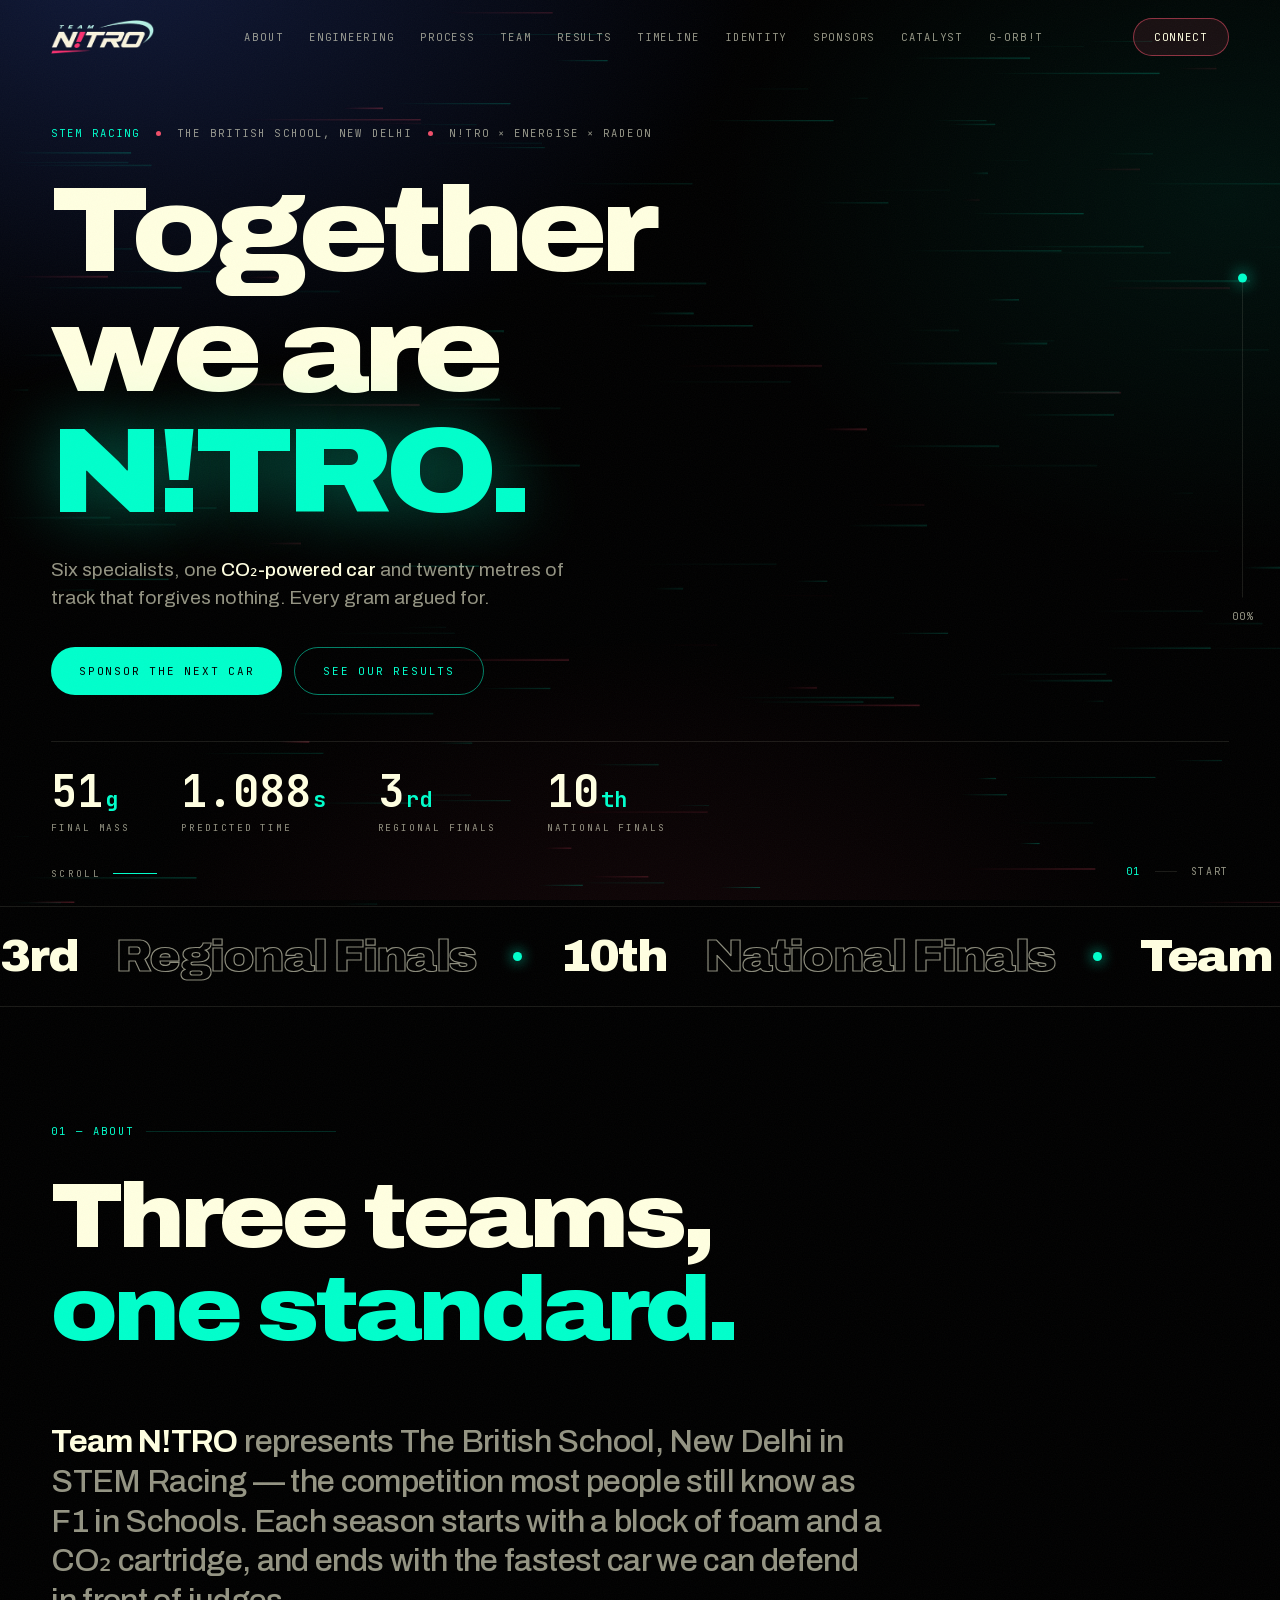
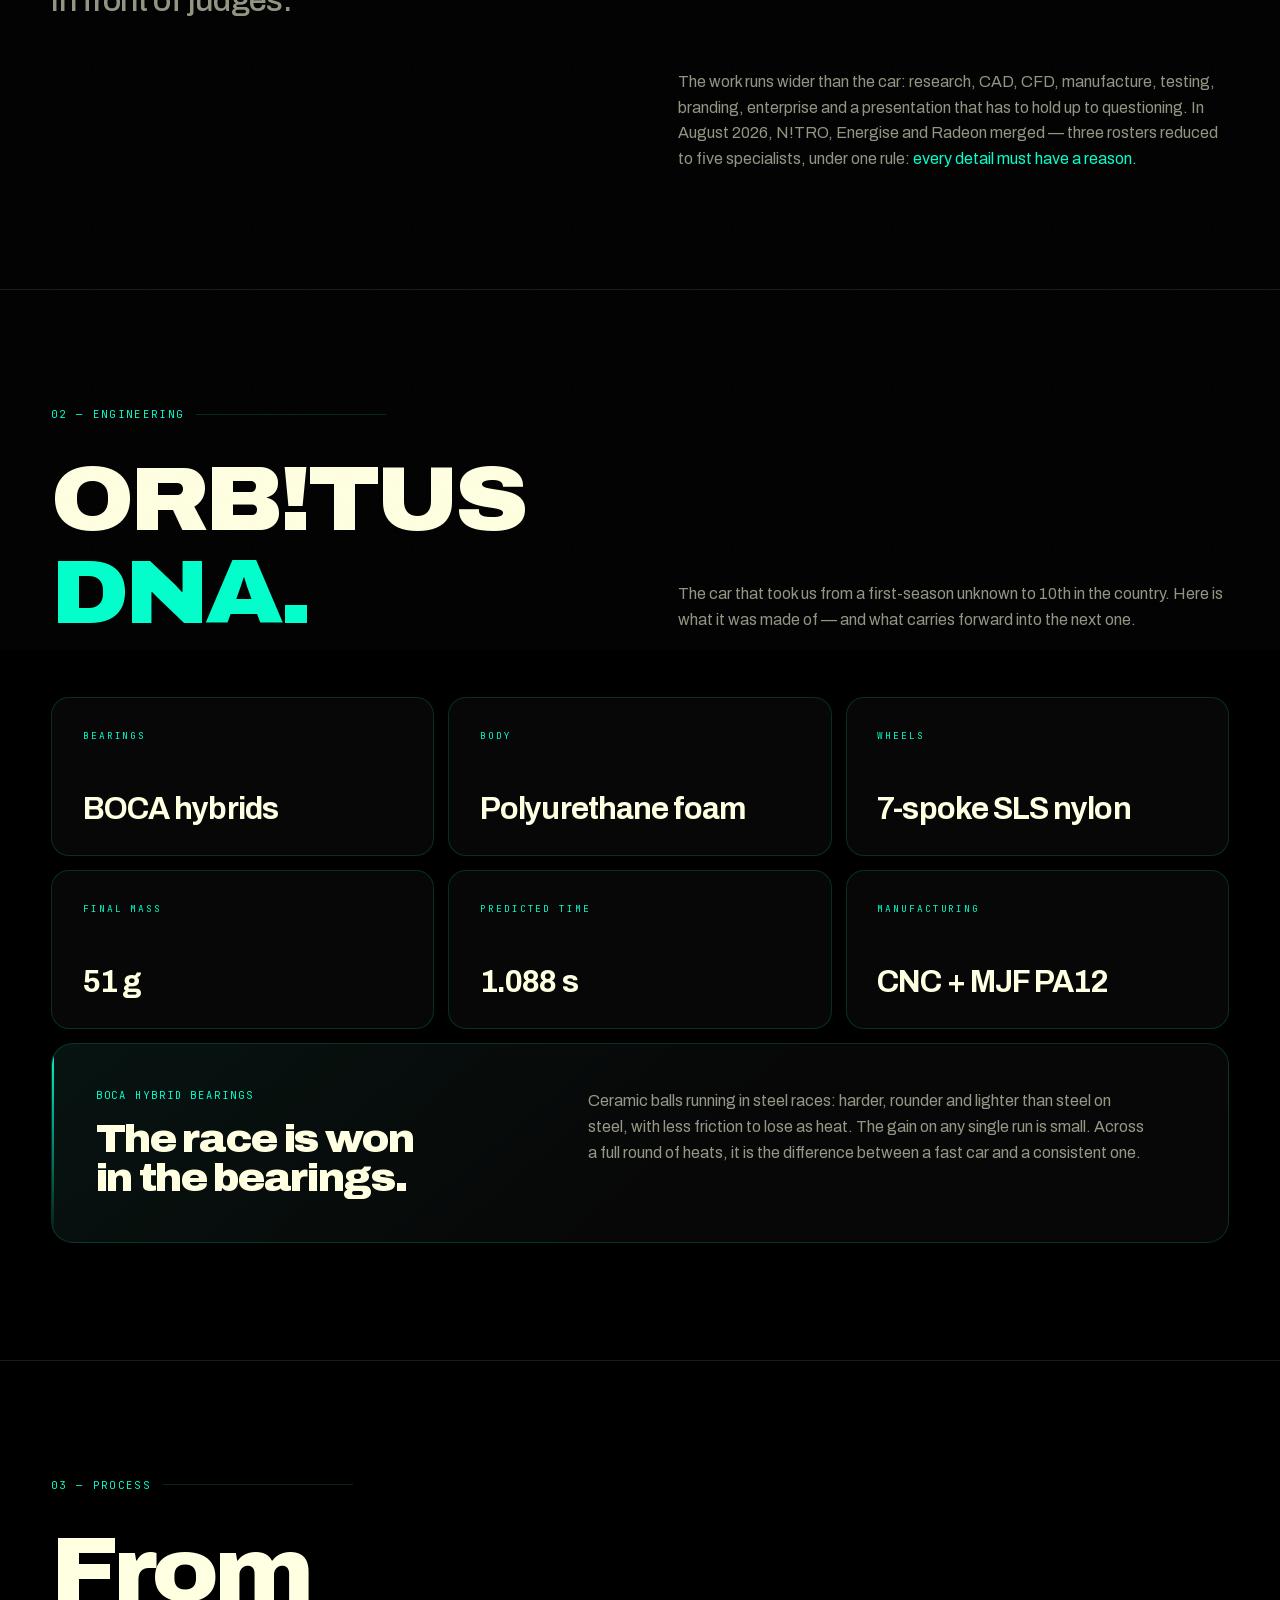
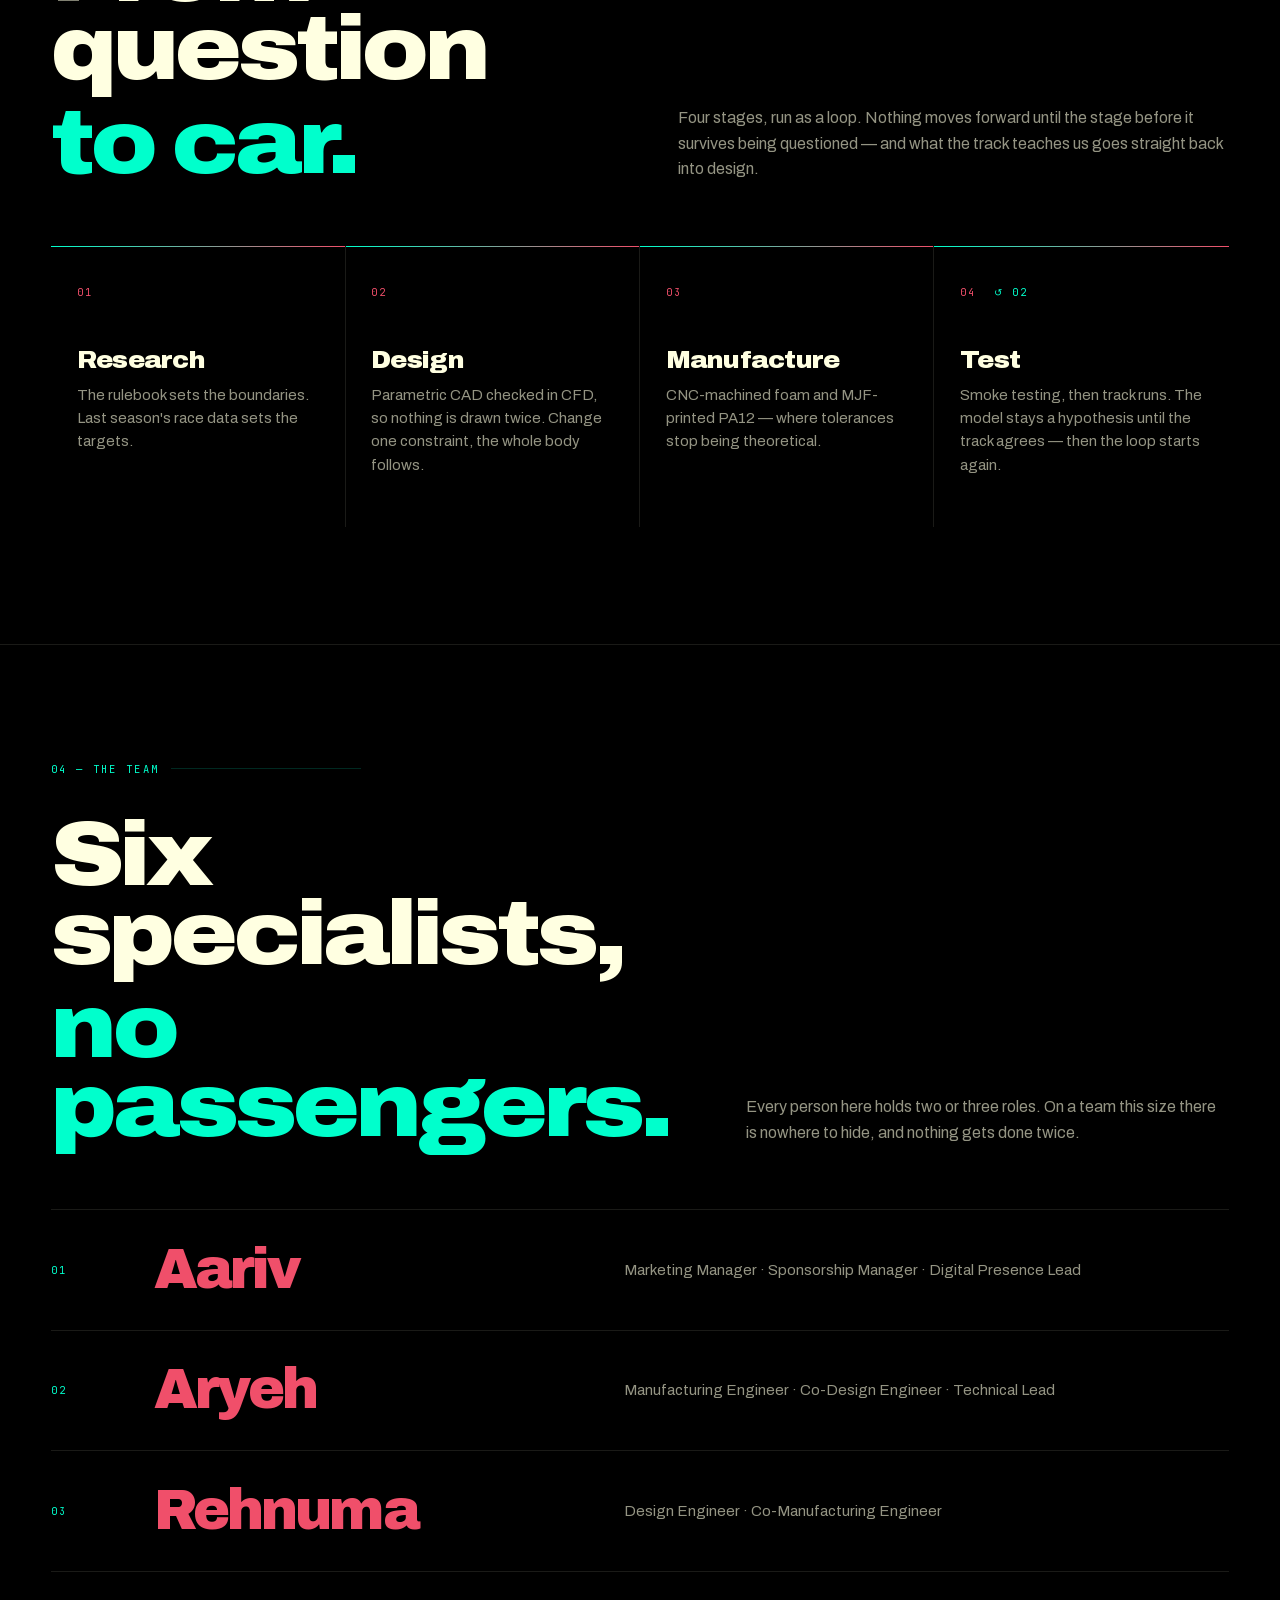
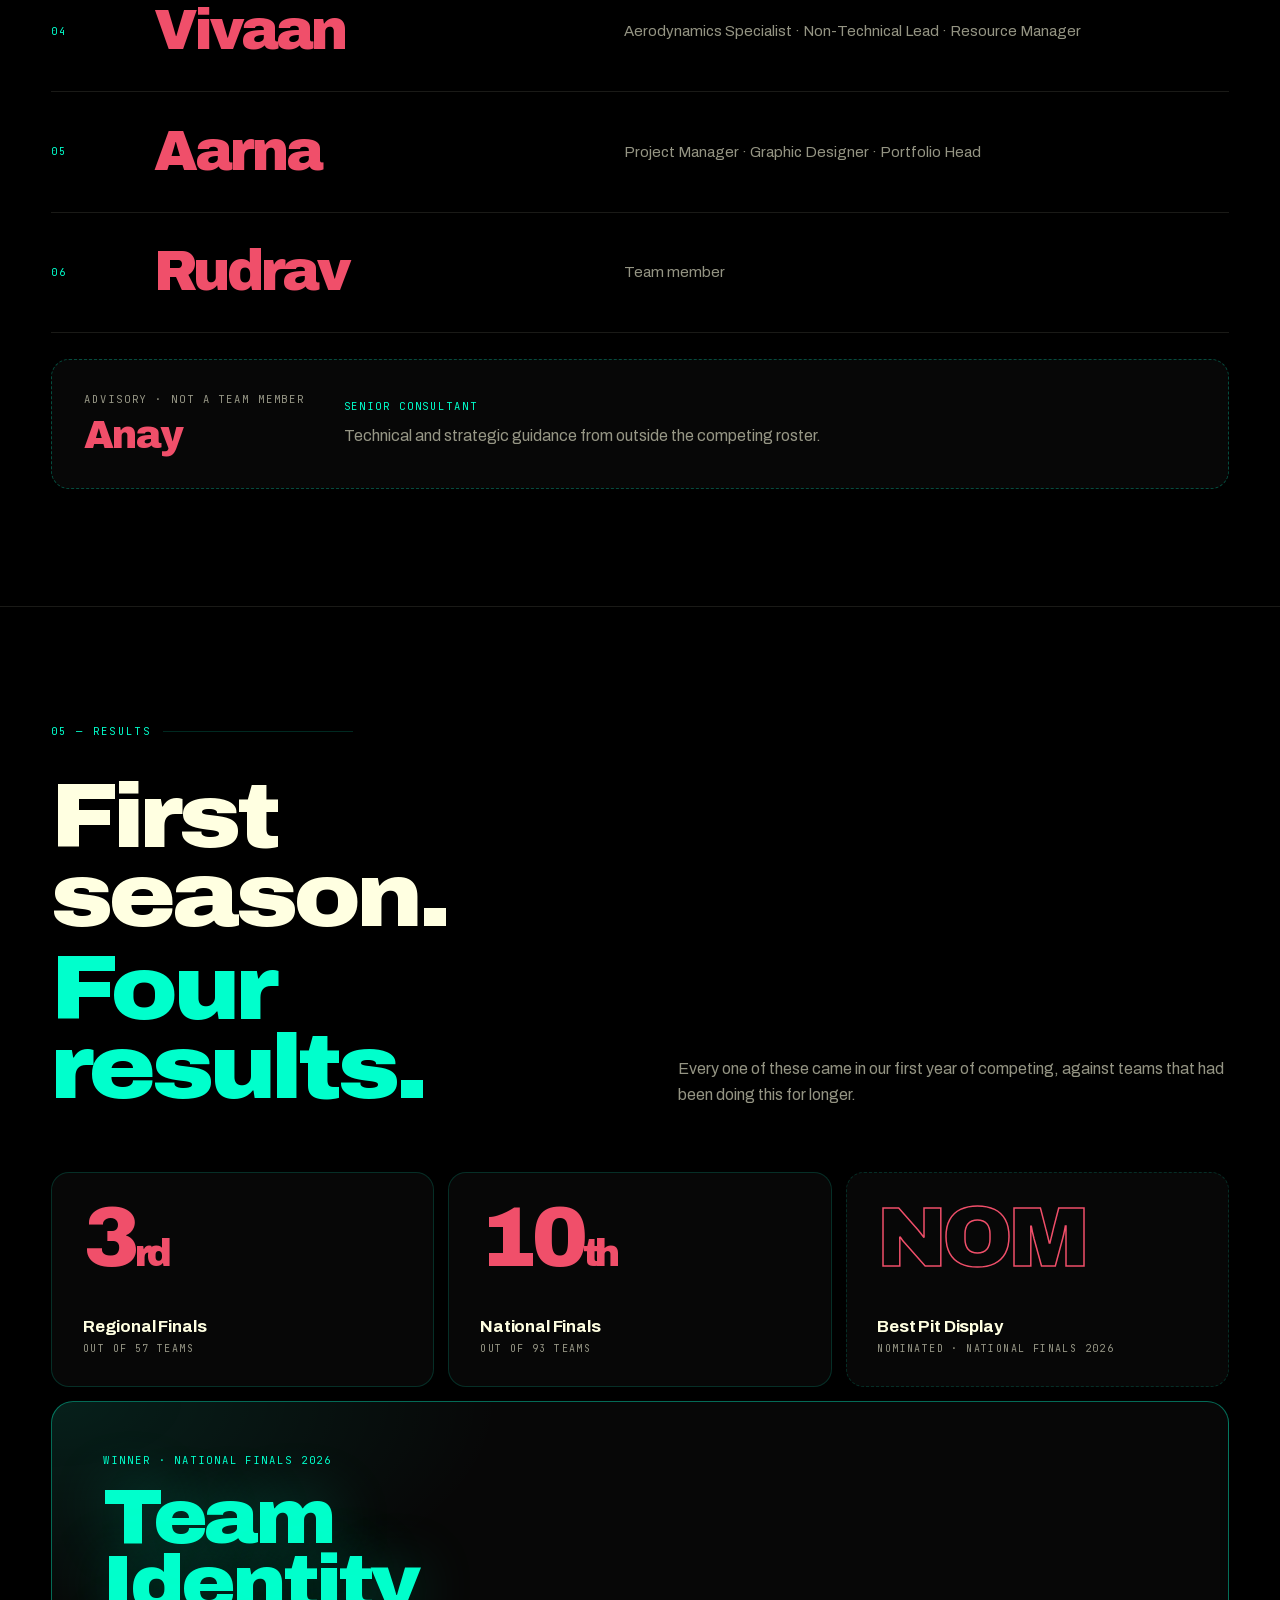
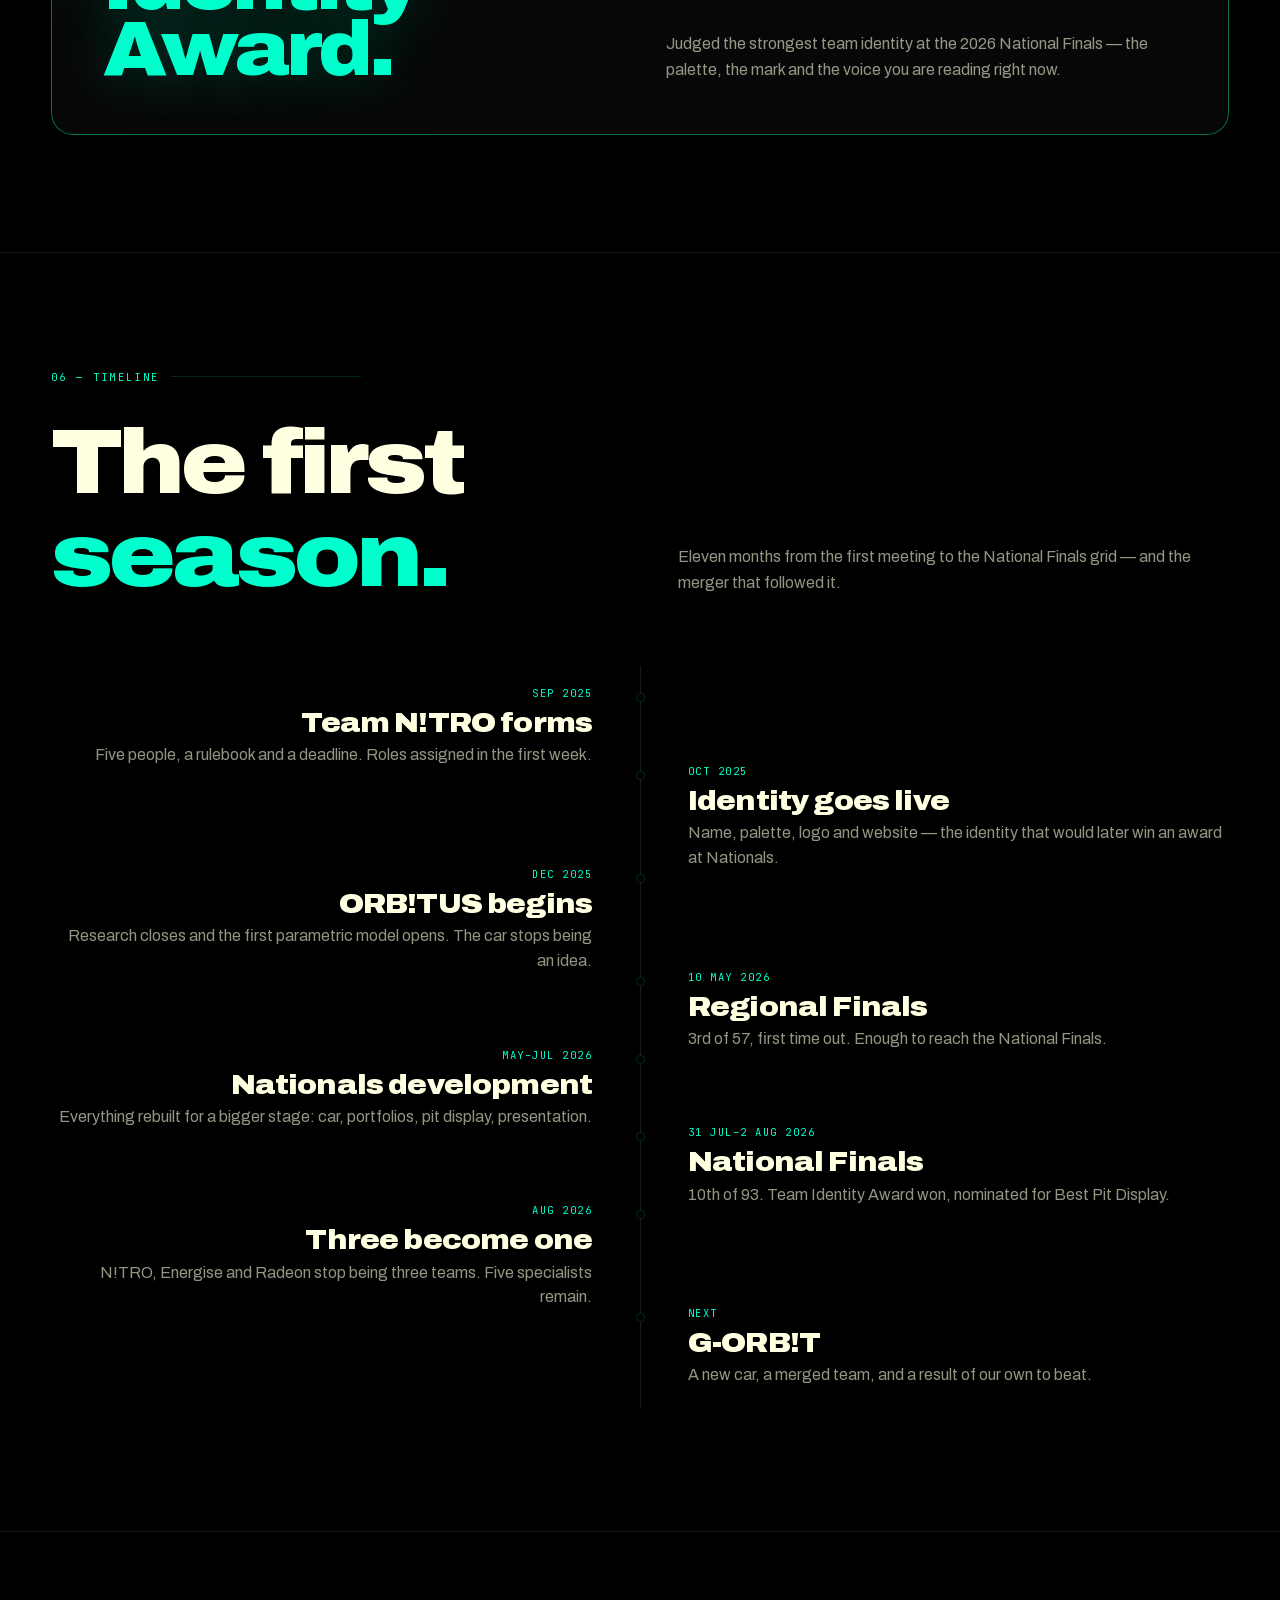
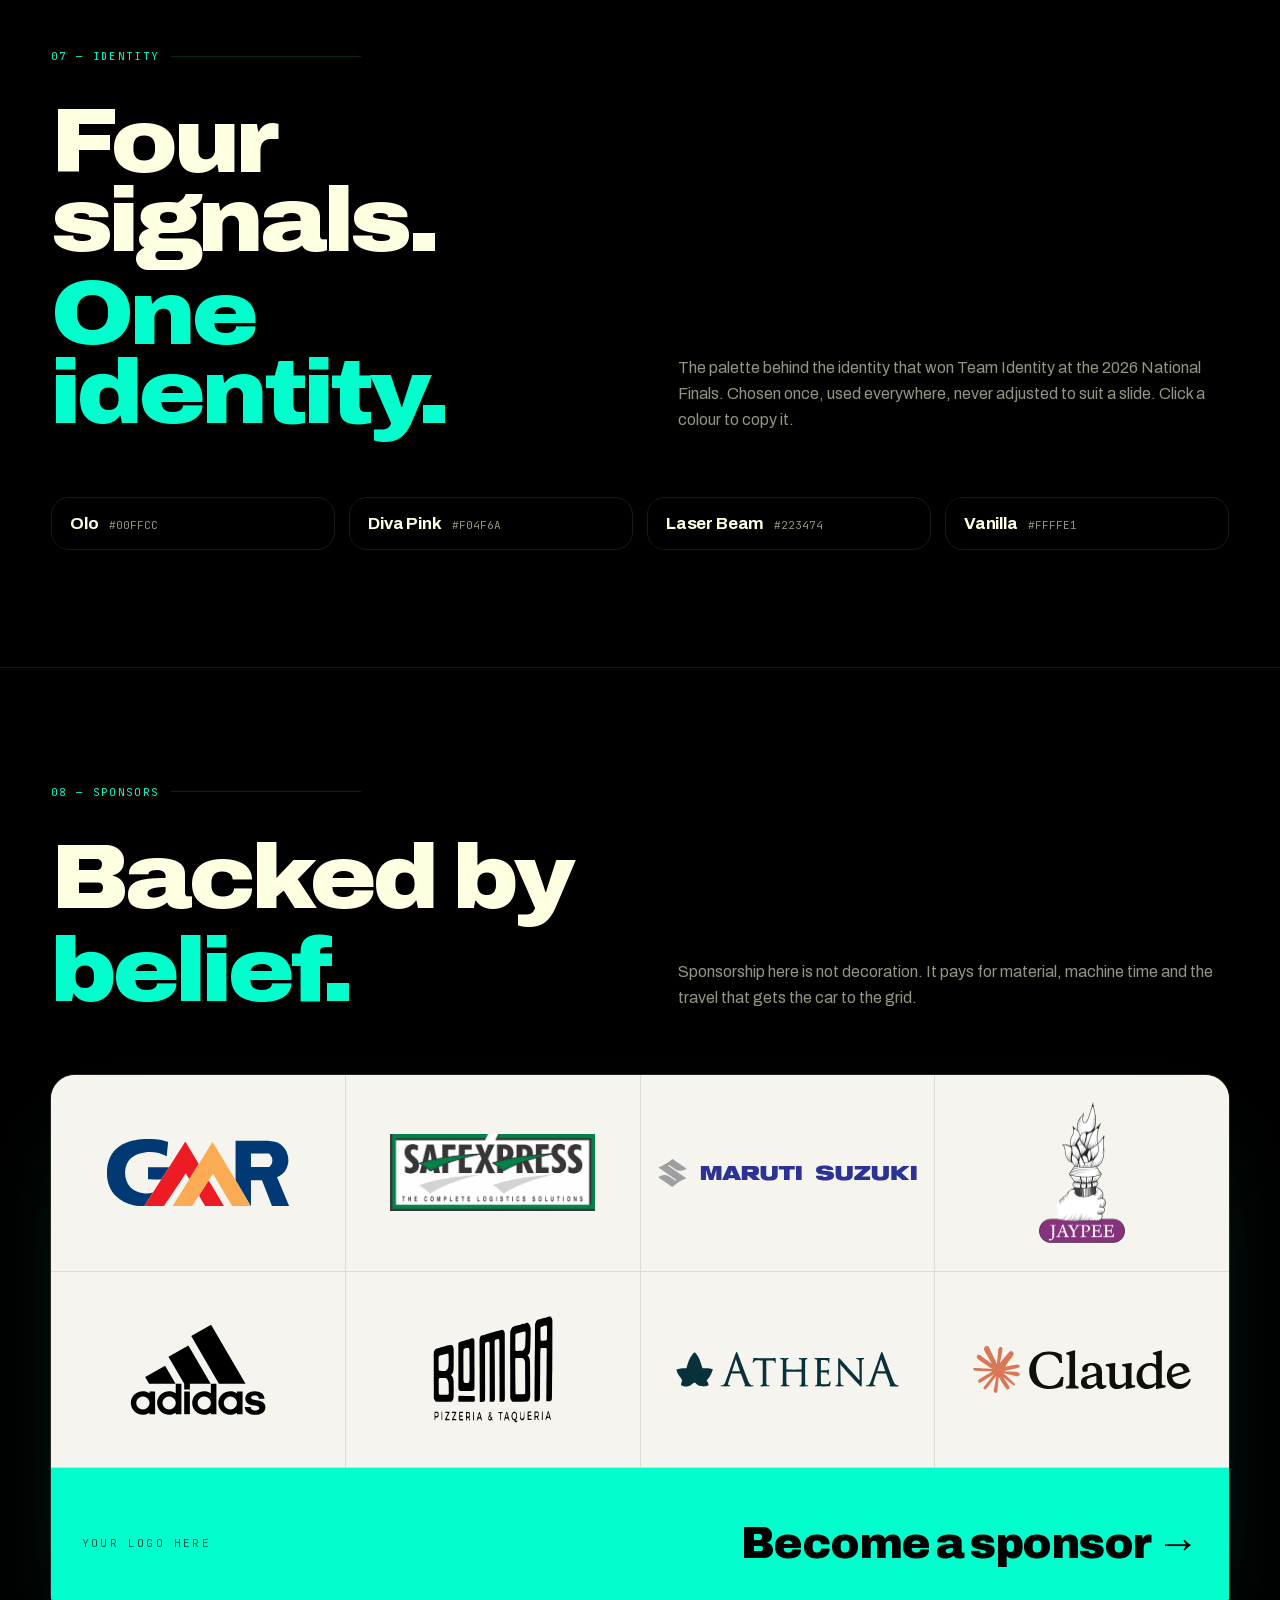
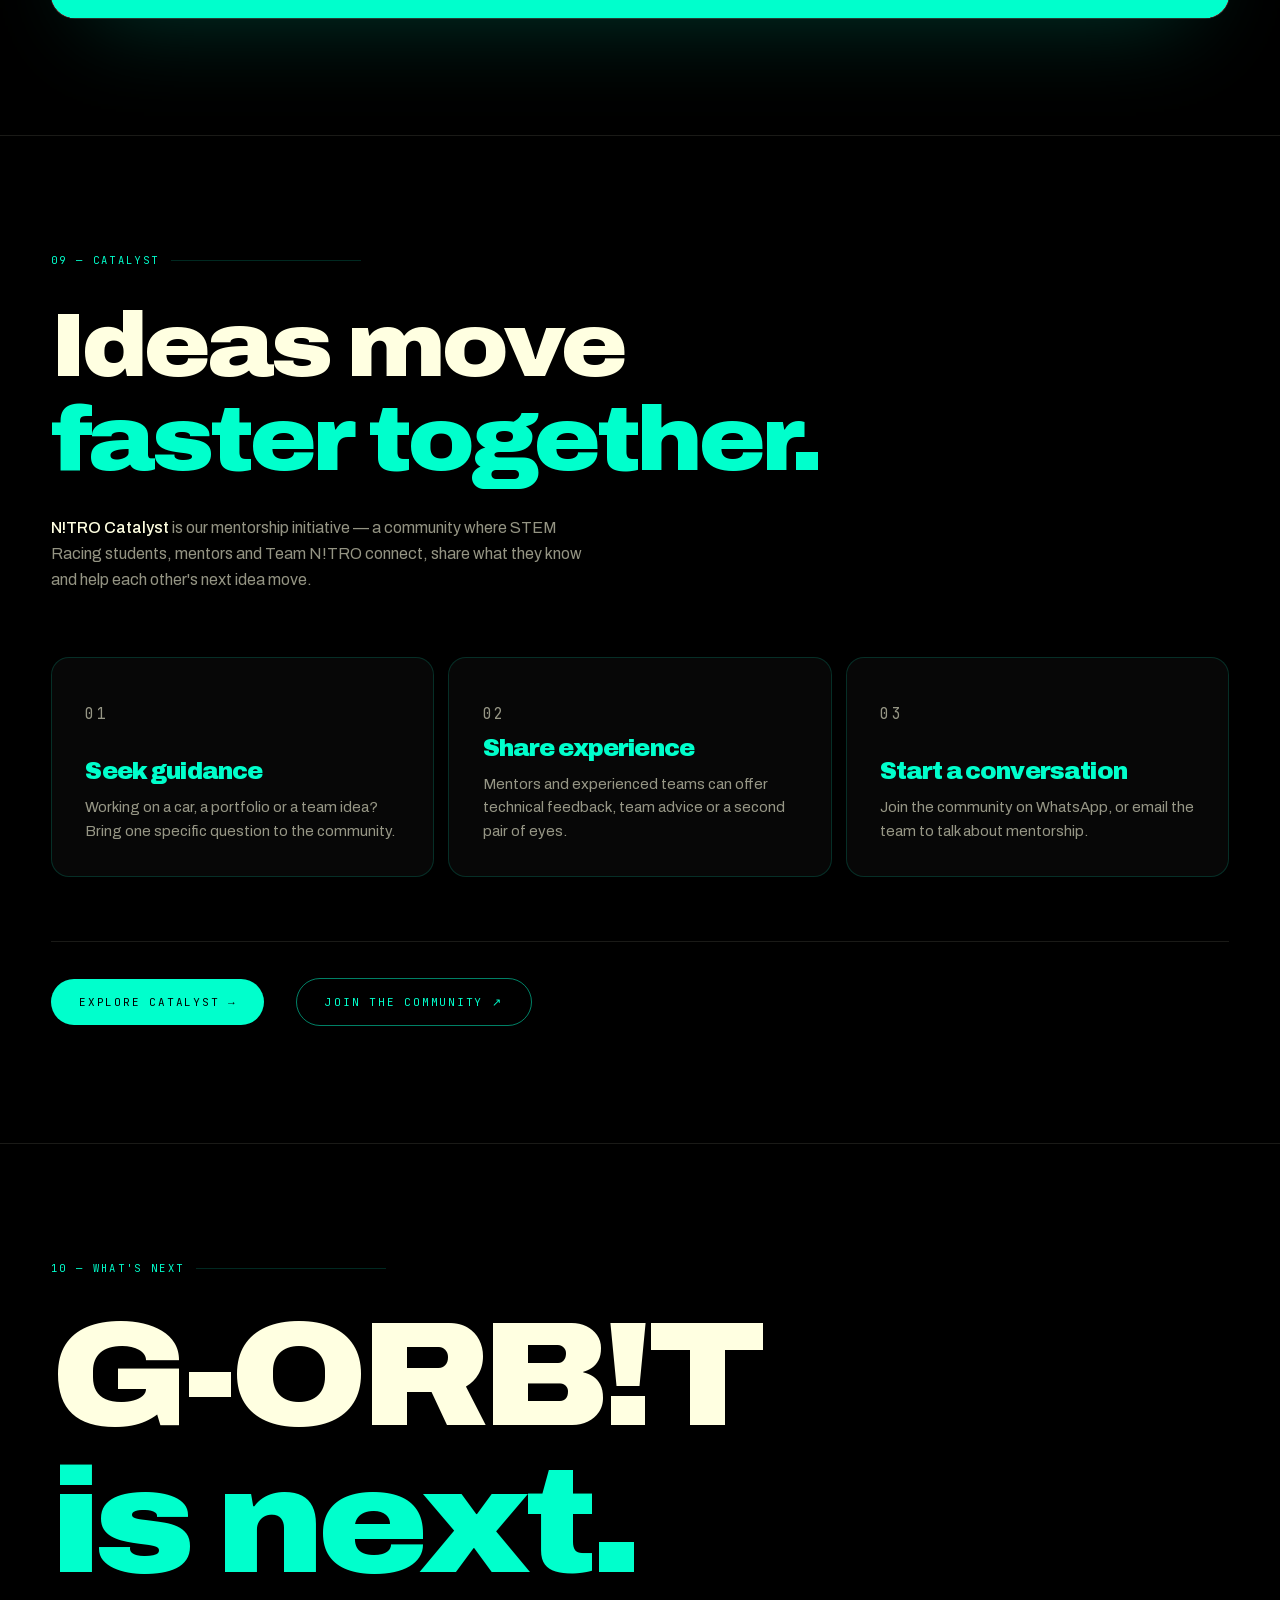
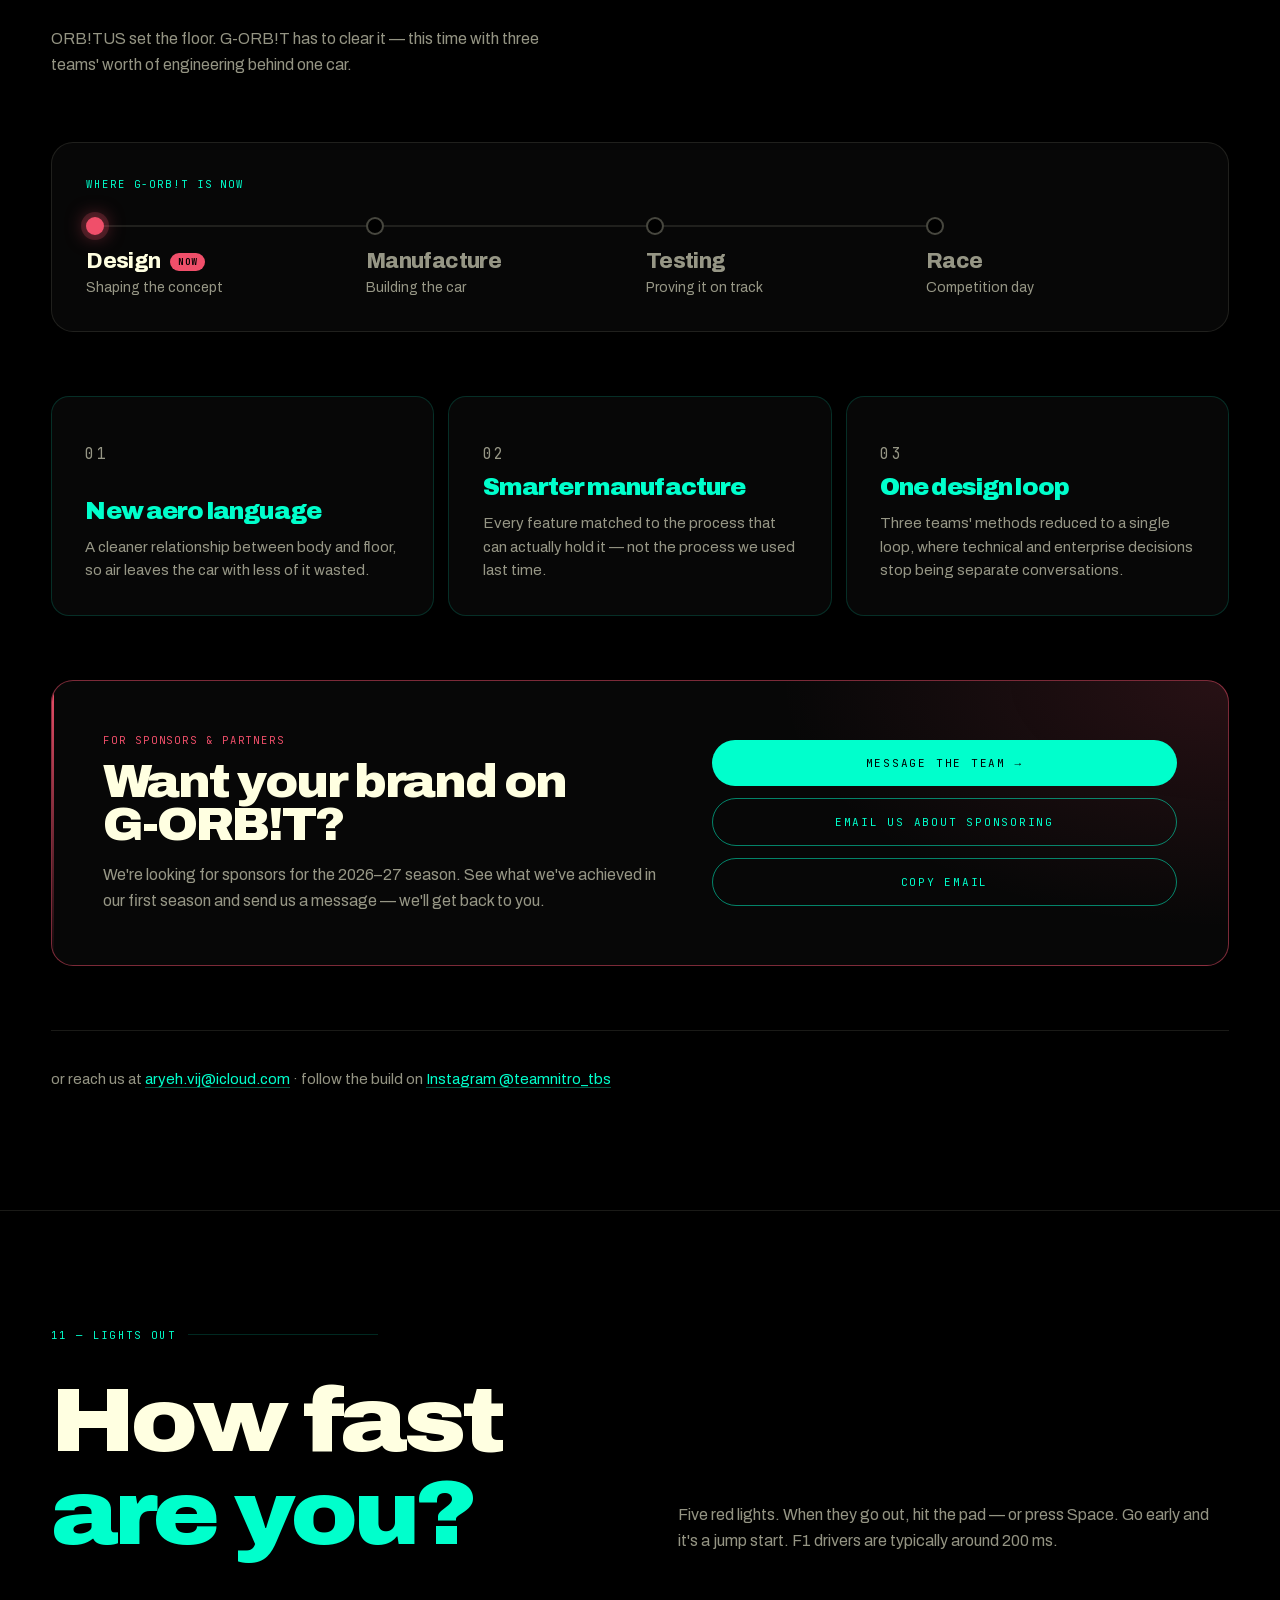
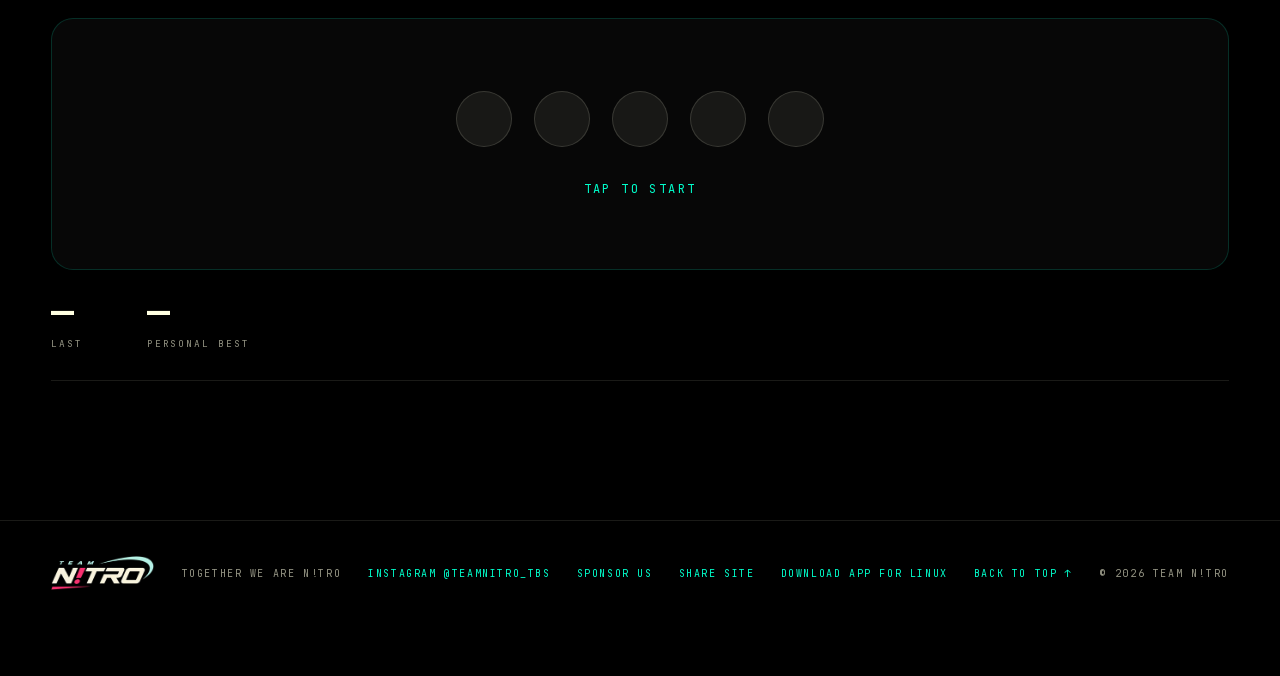
==== commit 3f2892c9: "Use the official Claude logo on the sponsor boards From Wikimedia Commons (File:Claude AI logo.svg)," ====
--- a/index.html
+++ b/index.html
@@ -555,10 +555,6 @@
 .cell-cta:hover{background:#5cffe0}
 .cell-cta span{font-family:var(--fm);font-size:10px;letter-spacing:.2em;text-transform:uppercase;opacity:.65}
 .cell-cta b{font-size:clamp(18px,1.8vw,27px);font-weight:900;letter-spacing:-.035em;line-height:1.05}
-/* text tile for a sponsor whose official logo file is still to come */
-.cell-name{display:flex;flex-direction:column;align-items:center;justify-content:center;gap:4px;color:#141413;text-align:center}
-.cell-name b{font-family:Georgia,"Times New Roman",serif;font-size:clamp(28px,3.2vw,44px);font-weight:500;letter-spacing:-.02em;line-height:1}
-.cell-name small{font-family:var(--fm);font-size:10px;letter-spacing:.2em;text-transform:uppercase;color:#6b6a65}
 /* the invitation runs the full width of the board so it stays the first thing you notice */
 .cell-cta{grid-column:1 / -1;aspect-ratio:auto;min-height:clamp(110px,12vw,150px);flex-direction:row;align-items:center;justify-content:space-between;flex-wrap:wrap;gap:8px 24px}
 .cell-cta b{font-size:clamp(26px,3.4vw,46px)}
@@ -1018,7 +1014,7 @@
     <div class="cell" style="--w:46%;--h:52%" title="adidas"><img src="sponsors/adidas.svg?v=2" alt="adidas" decoding="async"></div>
     <div class="cell" style="--w:42%;--h:56%" title="Bomba Pizzeria &amp; Taqueria"><img src="sponsors/bomba.svg?v=2" alt="Bomba Pizzeria &amp; Taqueria" decoding="async"></div>
     <div class="cell" style="--w:76%;--h:30%" title="Athena Education"><img src="sponsors/athena-education.svg?v=2" alt="Athena Education" decoding="async"></div>
-    <div class="cell cell-name" title="Claude by Anthropic"><b>Claude</b><small>by Anthropic</small></div>
+    <div class="cell" style="--w:74%;--h:30%" title="Claude by Anthropic"><img src="sponsors/claude.svg?v=1" alt="Claude by Anthropic" decoding="async"></div>
     <a class="cell cell-cta" href="/sponsor#contact" data-cur><span>Your logo here</span><b>Become a sponsor →</b></a>
   </div>
 </section>
